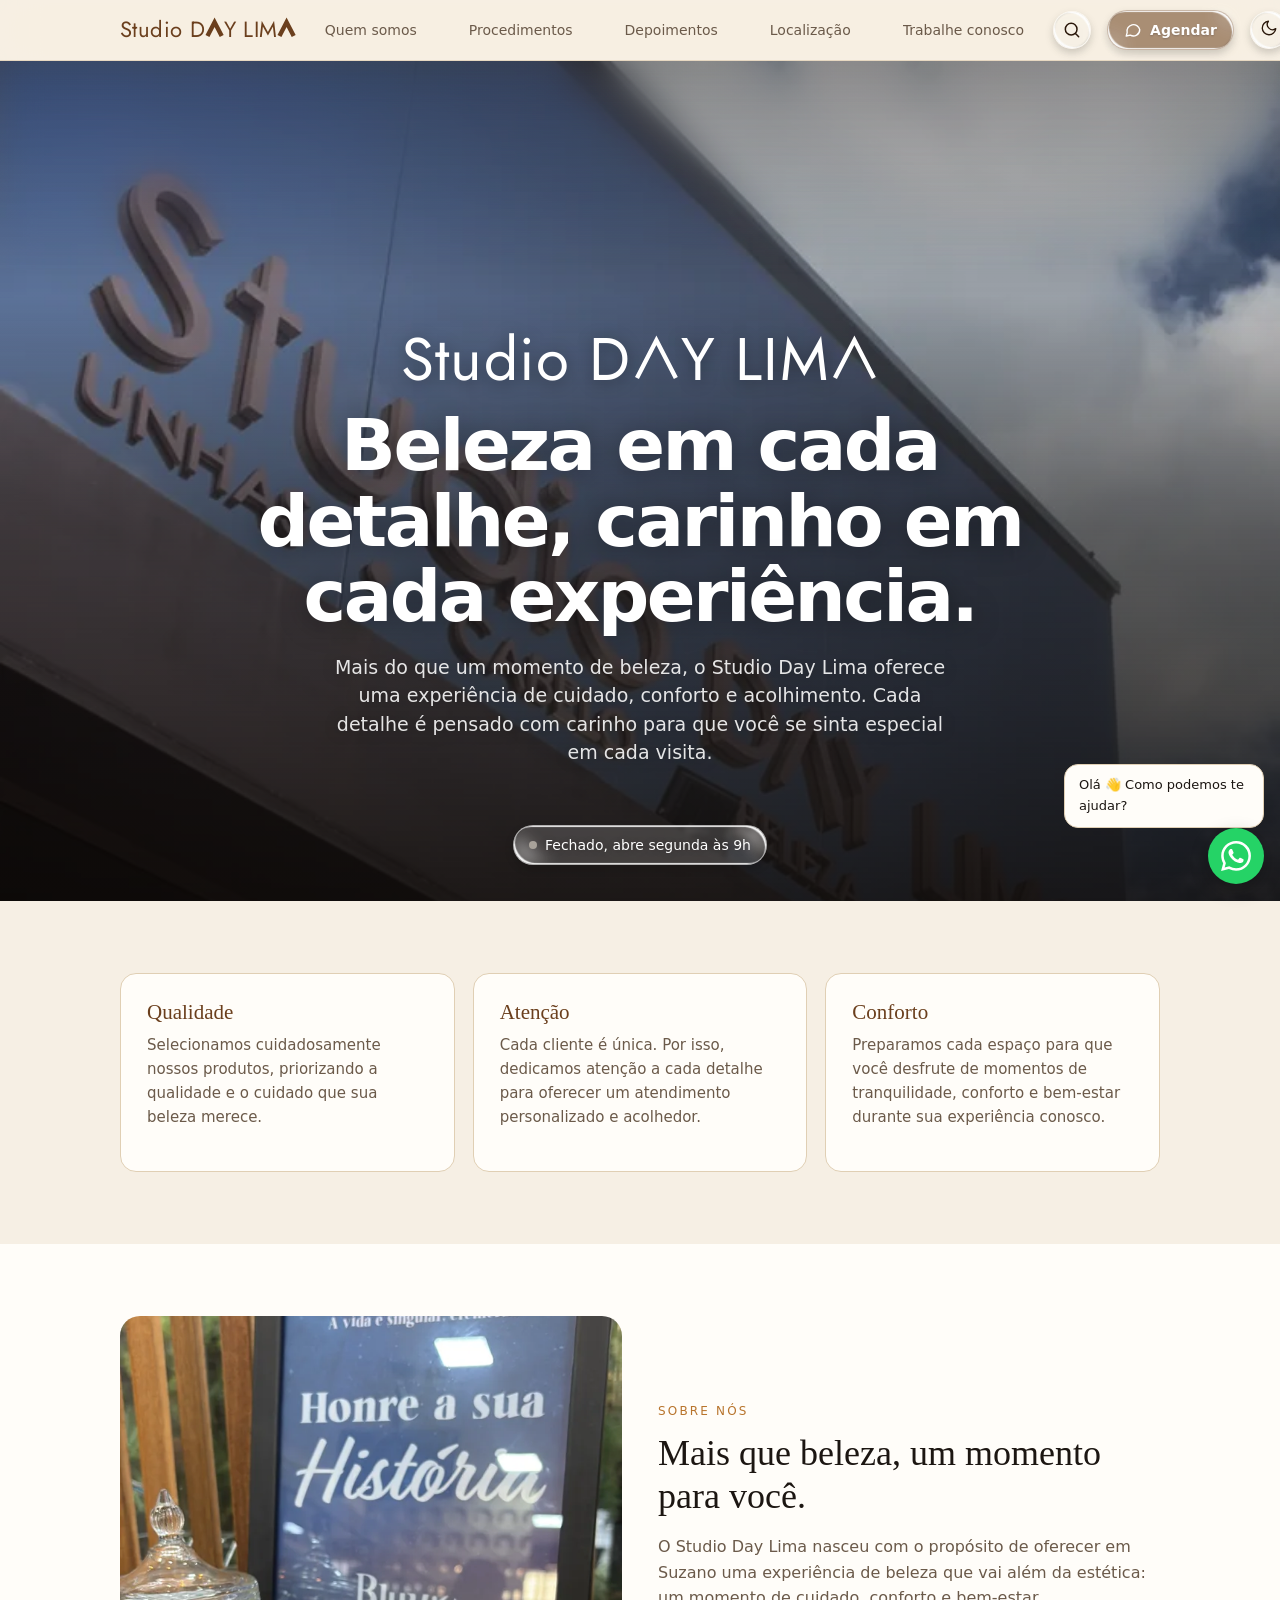
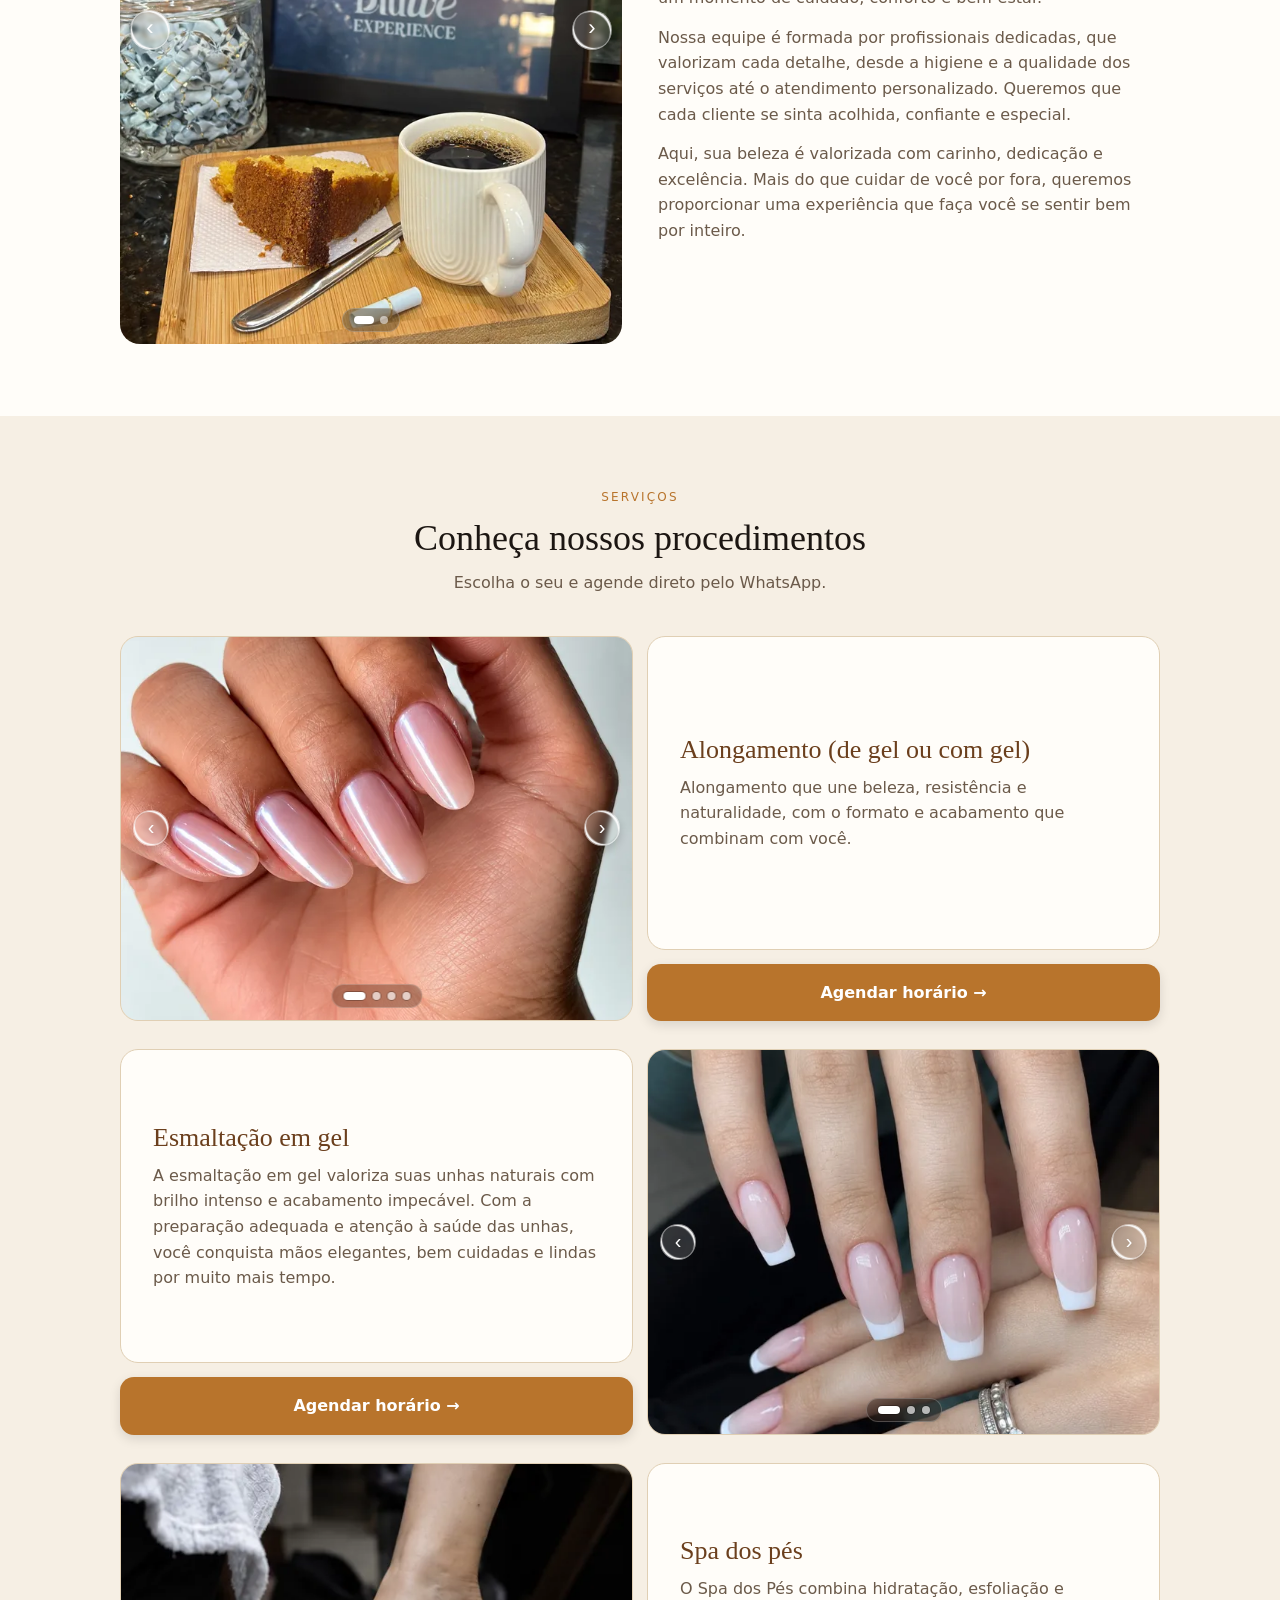
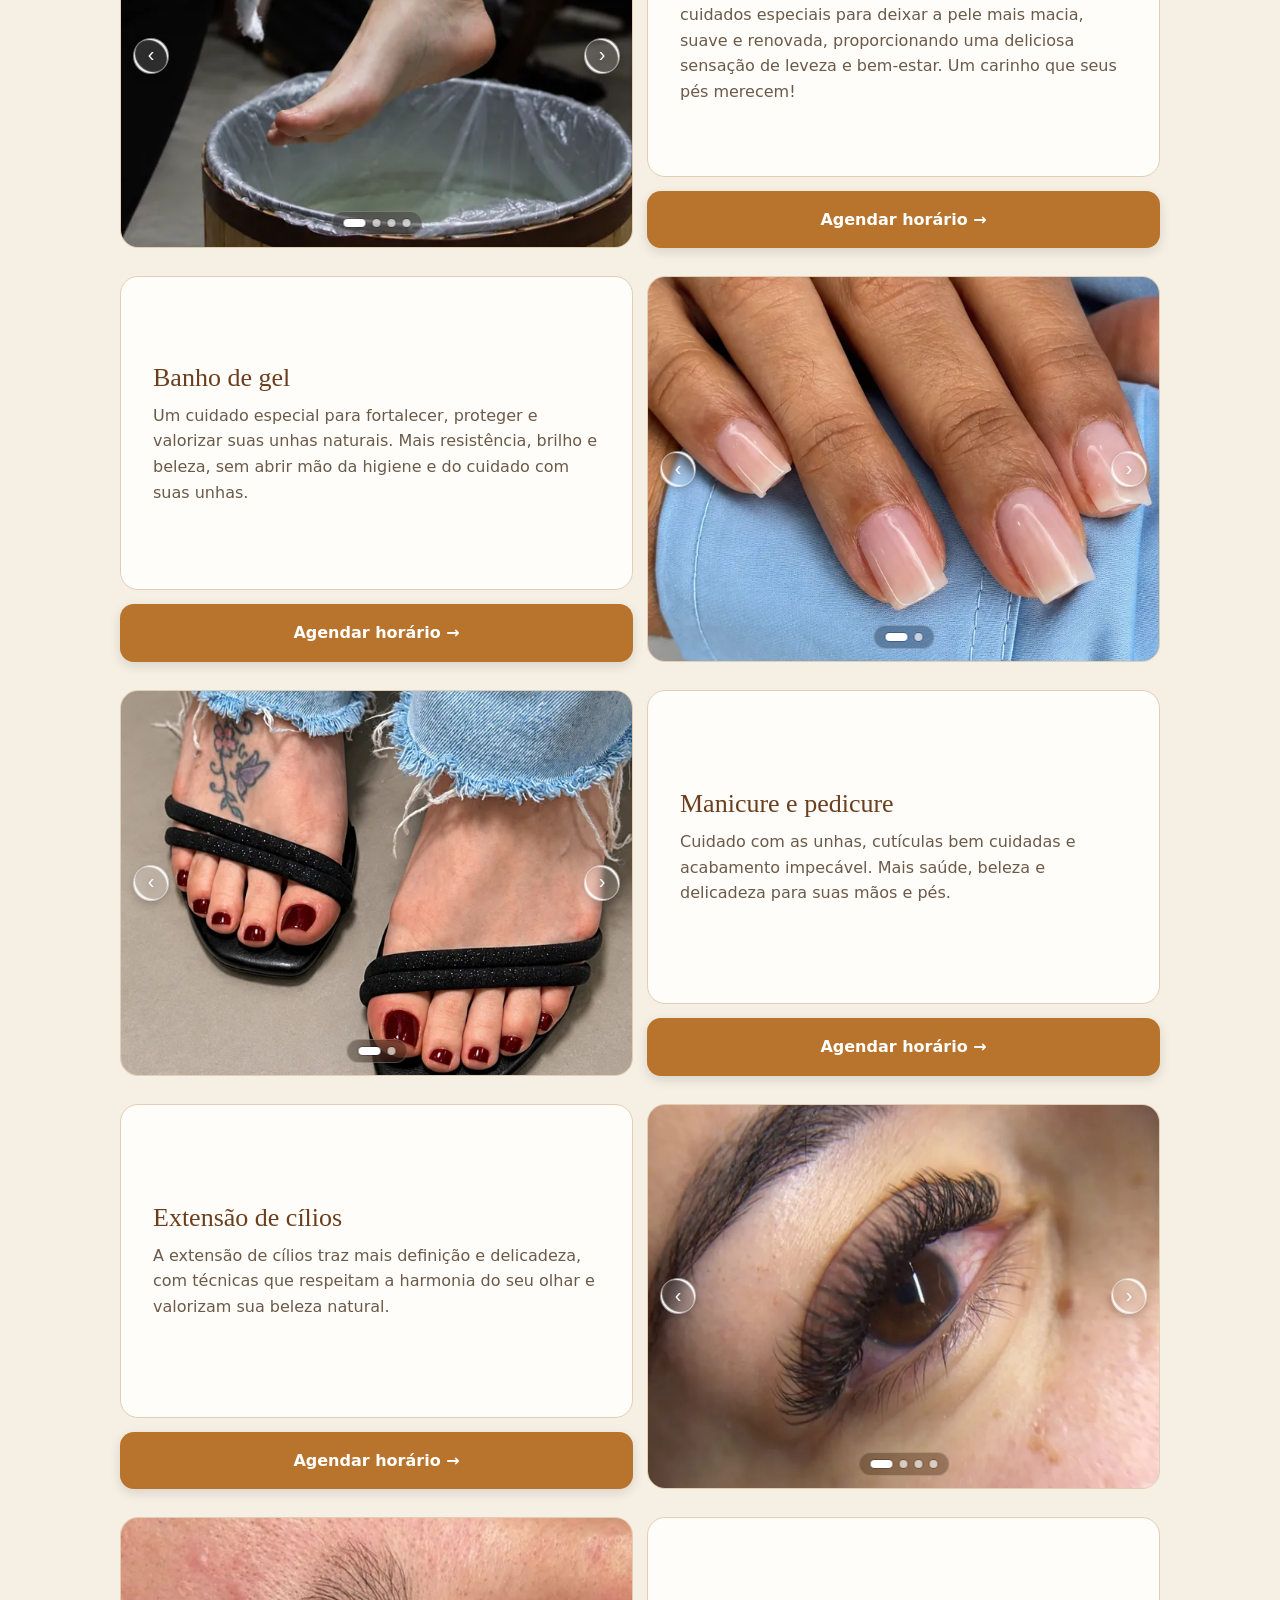
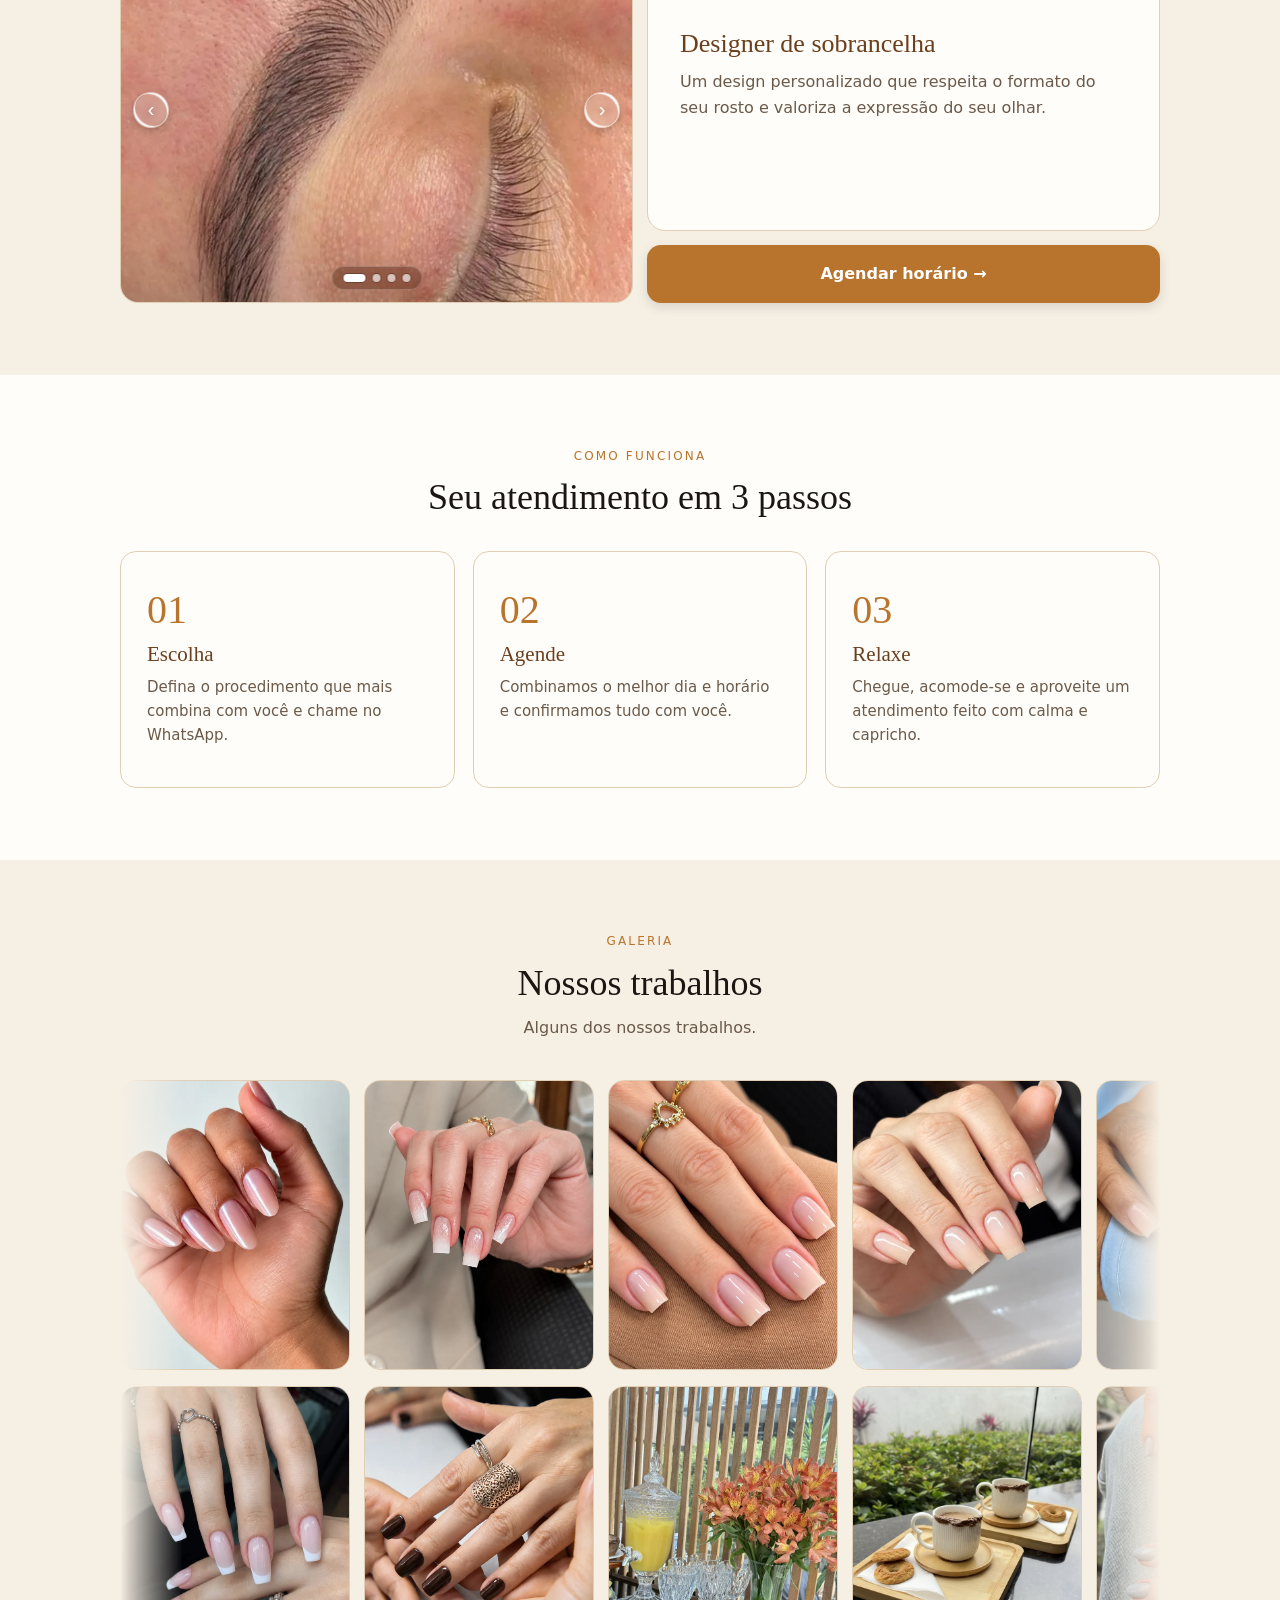
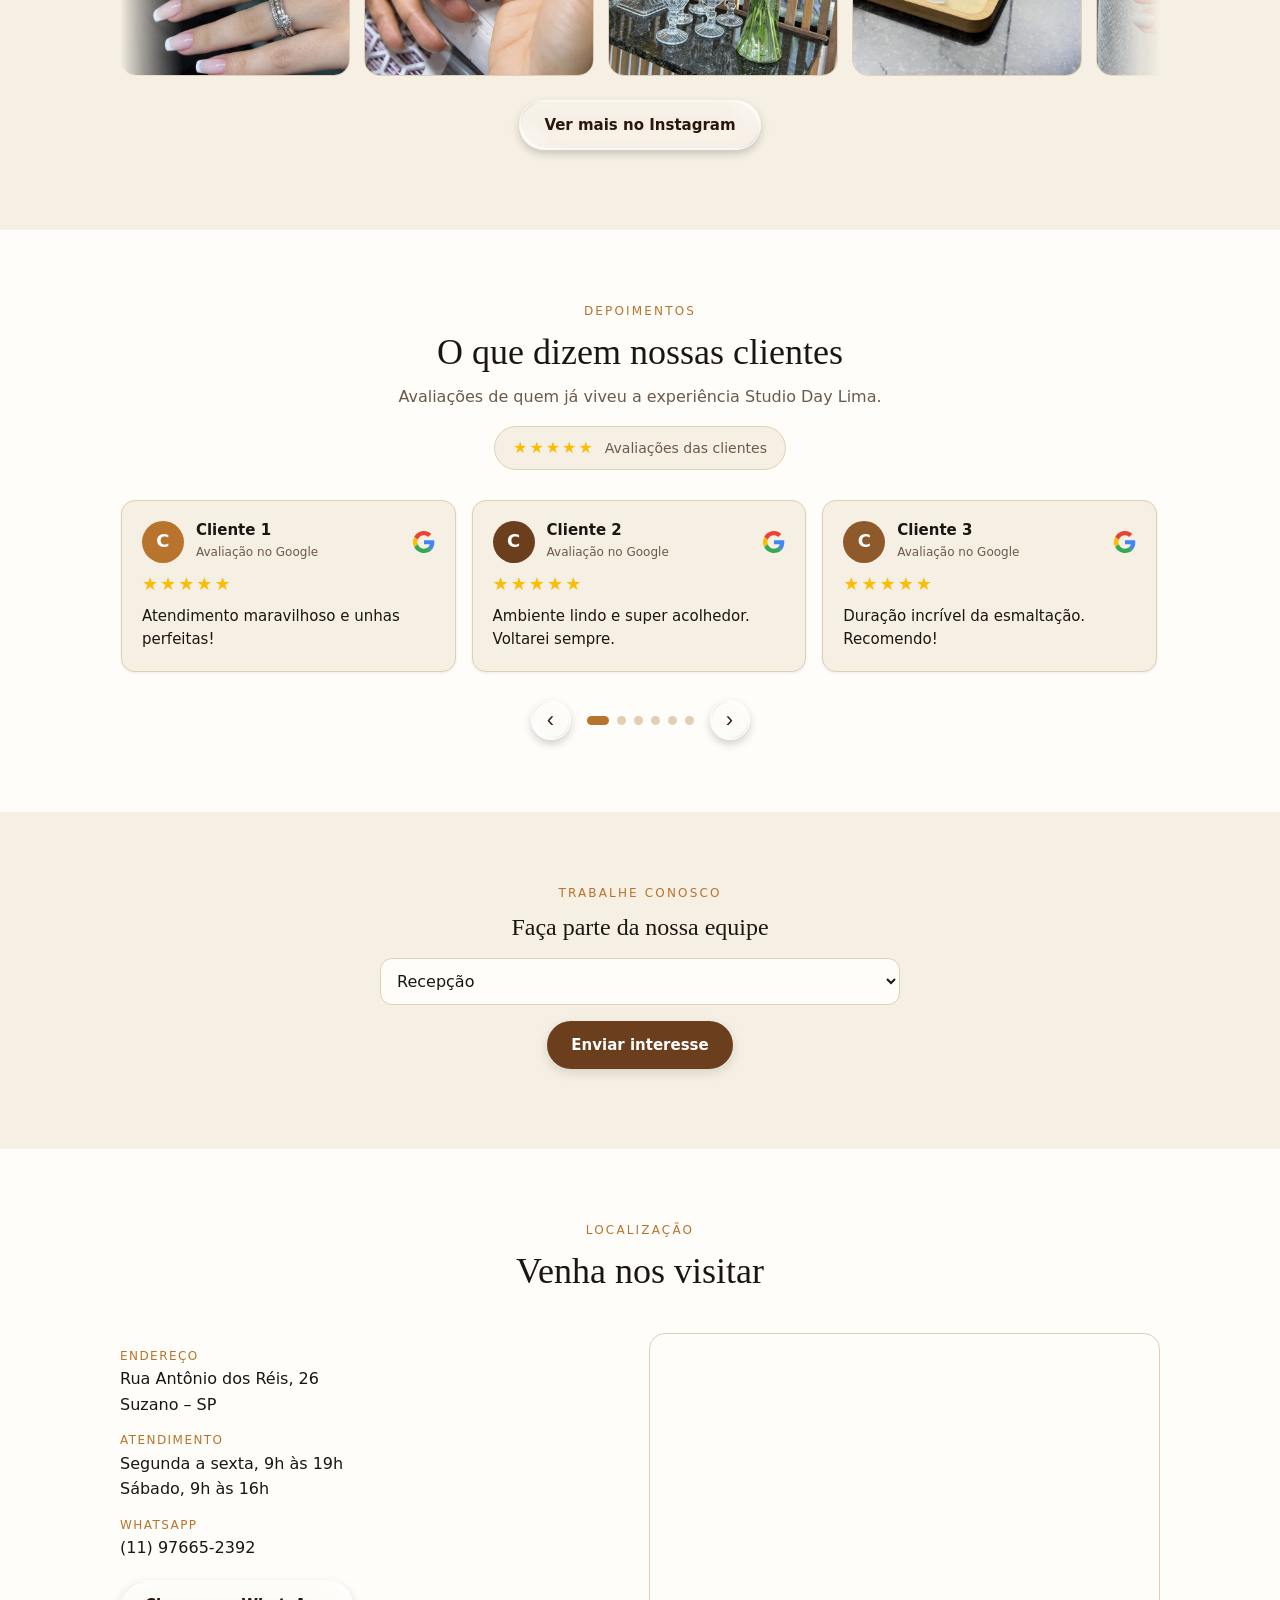
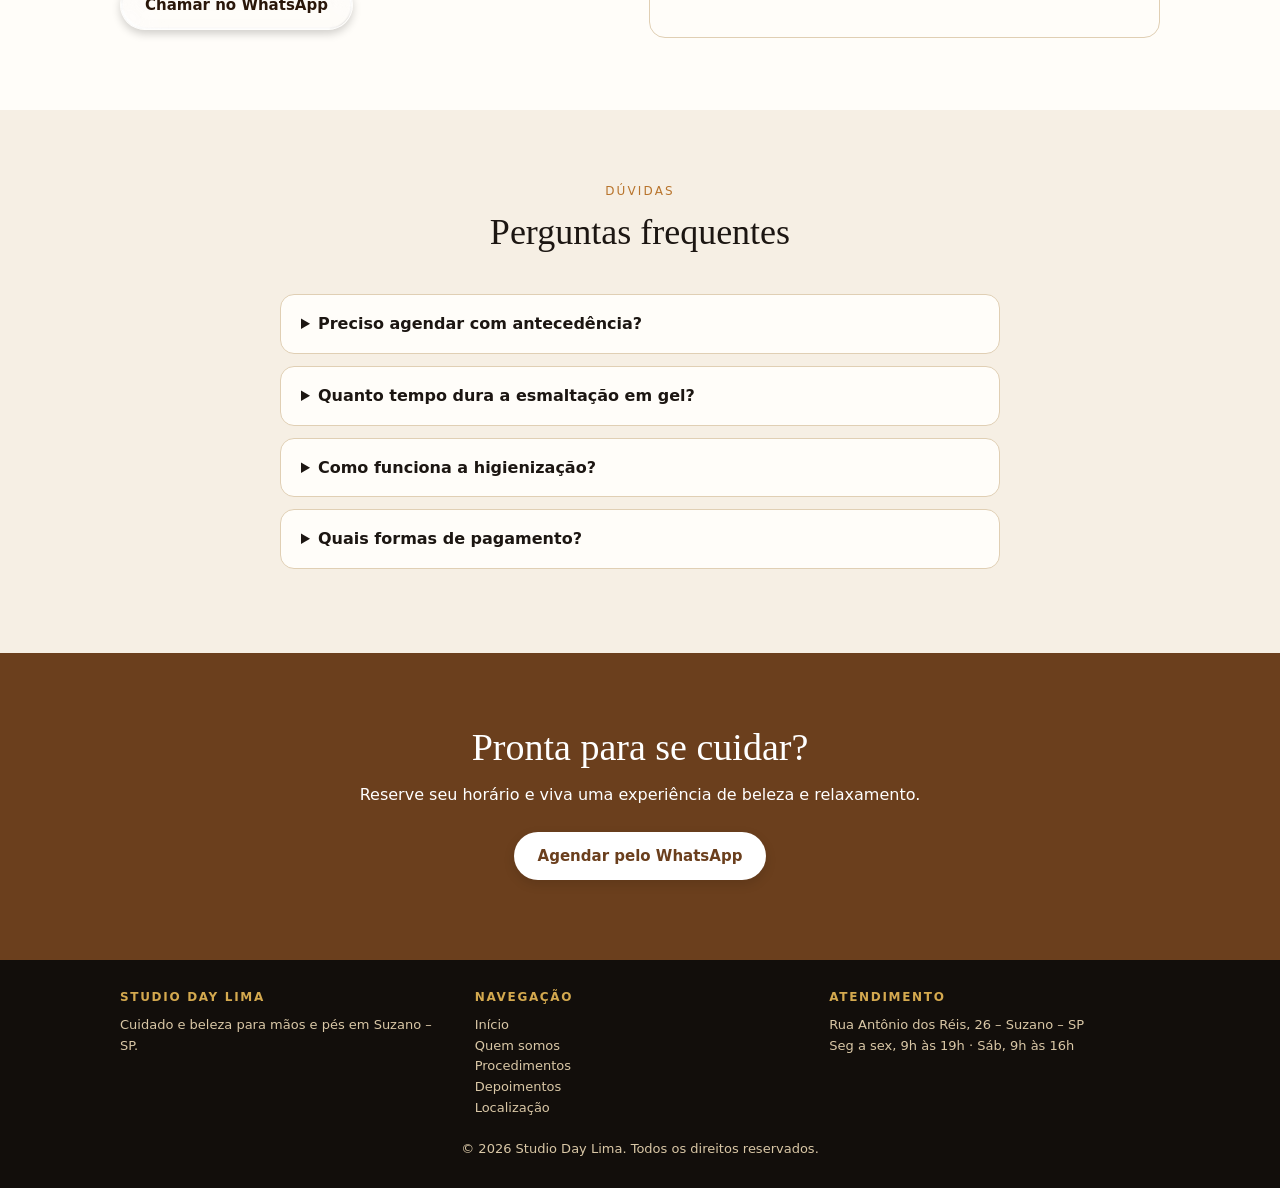
==== index.html @ d60fd0b2 "Add files via upload" ====
<!DOCTYPE html>
<html data-theme="light" lang="pt-BR">
  <head>
    <meta charset="utf-8"/>
    <meta content="width=device-width, initial-scale=1, viewport-fit=cover" name="viewport"/>
    <script>
      document.documentElement.classList.add("js")
    </script>
    <link href="https://fonts.googleapis.com" rel="preconnect"/>
    <link crossorigin href="https://fonts.gstatic.com" rel="preconnect"/>
    <link href="https://fonts.googleapis.com/css2?family=Jost:wght@400;500&display=swap" rel="stylesheet"/>
    <title>
      Studio Day Lima – Esmalteria em Suzano
    </title>
    <link href="style.css" rel="stylesheet"/>
  </head>
  <body>
    <header>
      <div class="wrap">
        <a class="logo" href="#inicio"><span class="wm" aria-label="Studio Day Lima"><span class="wm-s">Studio</span> <span class="wm-c">D<svg class="wm-a" viewBox="0 0 40 40" aria-hidden="true"><path d="M2 38 L20 3 L38 38"/></svg>Y LIM<svg class="wm-a" viewBox="0 0 40 40" aria-hidden="true"><path d="M2 38 L20 3 L38 38"/></svg></span></span></a>
        <nav>
          <a href="#sobre" aria-label="Quem somos" title="Quem somos"><svg class="nico" width="18" height="18" viewBox="0 0 24 24" fill="none" stroke="currentColor" stroke-width="1.8" stroke-linecap="round" stroke-linejoin="round" aria-hidden="true"><circle cx="12" cy="8" r="4"/><path d="M4 21c1.5-4 4.5-6 8-6s6.5 2 8 6"/></svg><span class="nlbl">Quem somos</span></a>
          <a href="#servicos" aria-label="Procedimentos" title="Procedimentos"><svg class="nico" width="18" height="18" viewBox="0 0 24 24" fill="none" stroke="currentColor" stroke-width="1.8" stroke-linecap="round" stroke-linejoin="round" aria-hidden="true"><path d="M12 3l1.8 4.7L18.5 9.5l-4.7 1.8L12 16l-1.8-4.7L5.5 9.5l4.7-1.8z"/></svg><span class="nlbl">Procedimentos</span></a>
          <a href="#depoimentos" aria-label="Depoimentos" title="Depoimentos"><svg class="nico" width="18" height="18" viewBox="0 0 24 24" fill="none" stroke="currentColor" stroke-width="1.8" stroke-linecap="round" stroke-linejoin="round" aria-hidden="true"><path d="M12 3.5l2.6 5.3 5.9.9-4.3 4.1 1 5.8L12 16.8l-5.2 2.8 1-5.8-4.3-4.1 5.9-.9z"/></svg><span class="nlbl">Depoimentos</span></a>
          <a href="#localizacao" aria-label="Localização" title="Localização"><svg class="nico" width="18" height="18" viewBox="0 0 24 24" fill="none" stroke="currentColor" stroke-width="1.8" stroke-linecap="round" stroke-linejoin="round" aria-hidden="true"><path d="M12 21s7-6.2 7-11a7 7 0 1 0-14 0c0 4.8 7 11 7 11z"/><circle cx="12" cy="10" r="2.5"/></svg><span class="nlbl">Localização</span></a>
          <a href="#trabalhe" aria-label="Trabalhe conosco" title="Trabalhe conosco"><svg class="nico" width="18" height="18" viewBox="0 0 24 24" fill="none" stroke="currentColor" stroke-width="1.8" stroke-linecap="round" stroke-linejoin="round" aria-hidden="true"><rect x="3" y="7" width="18" height="13" rx="2"/><path d="M9 7V5a2 2 0 0 1 2-2h2a2 2 0 0 1 2 2v2"/></svg><span class="nlbl">Trabalhe conosco</span></a>
        <button aria-haspopup="dialog" class="hdr-search" data-search type="button"><svg width="20" height="20" viewBox="0 0 24 24" fill="none" stroke="currentColor" stroke-width="1.8" stroke-linecap="round" stroke-linejoin="round" aria-hidden="true"><circle cx="11" cy="11" r="7"/><path d="m20 20-3.5-3.5"/></svg><span class="hs-t">Buscar procedimentos e horários</span><kbd aria-hidden="true" class="kbd-hint">Ctrl K</kbd></button>
        </nav>
        <button aria-haspopup="dialog" aria-label="Buscar no site" class="sbtn" data-search type="button">
          <svg width="20" height="20" viewBox="0 0 24 24" fill="none" stroke="currentColor" stroke-width="1.8" stroke-linecap="round" stroke-linejoin="round" aria-hidden="true"><circle cx="11" cy="11" r="7"/><path d="m20 20-3.5-3.5"/></svg>
        </button>
        <a class="btn hdr-cta" href="https://wa.me/5511976652392?text=Ol%C3%A1%21+Vim+do+site+e+quero+agendar+um+hor%C3%A1rio" rel="noopener" target="_blank" aria-label="Agendar pelo WhatsApp"><svg class="ico" width="18" height="18" viewBox="0 0 24 24" fill="none" stroke="currentColor" stroke-width="1.8" stroke-linecap="round" stroke-linejoin="round" aria-hidden="true"><path d="M21 11.5a8.5 8.5 0 0 1-12.6 7.4L3 20l1.2-4.6A8.5 8.5 0 1 1 21 11.5z"/></svg><span class="lbl">Agendar</span></a>
        <button aria-haspopup="dialog" class="hdr-search hdr-search-m" data-search type="button"><svg width="20" height="20" viewBox="0 0 24 24" fill="none" stroke="currentColor" stroke-width="1.8" stroke-linecap="round" stroke-linejoin="round" aria-hidden="true"><circle cx="11" cy="11" r="7"/><path d="m20 20-3.5-3.5"/></svg><span class="hs-t">Buscar procedimentos e horários</span><kbd aria-hidden="true" class="kbd-hint">Ctrl K</kbd></button>
        <button aria-label="Alternar tema claro e escuro" class="tg" id="tg">
          🌙
        </button>
        <button aria-expanded="false" aria-label="Abrir menu" class="hb" id="hb">
          <span>
          </span>
          <span>
          </span>
          <span>
          </span>
        </button>
      </div>
    </header>
    <section class="hero" id="inicio">
      <div aria-hidden="true" class="hero-bg">
        <img alt="" decoding="async" fetchpriority="high" src="img/hero-fachada.webp"/>
      </div>
      <div class="wrap hero-in">
        <div class="hero-copy">
          <div class="hero-logo"><span class="wm" data-logo="hero" aria-label="Studio Day Lima"><span class="wm-s">Studio</span> <span class="wm-c">D<svg class="wm-a" viewBox="0 0 40 40" aria-hidden="true"><path d="M2 38 L20 3 L38 38"/></svg>Y LIM<svg class="wm-a" viewBox="0 0 40 40" aria-hidden="true"><path d="M2 38 L20 3 L38 38"/></svg></span></span></div>
          <h1 data-cms="hero.title">
            Beleza em cada detalhe, carinho em cada experiência.
          </h1>
          <p class="hero-sub" data-cms="hero.text">
            Mais do que um momento de beleza, o Studio Day Lima oferece uma experiência de cuidado, conforto e acolhimento. Cada detalhe é pensado com carinho para que você se sinta especial em cada visita.
          </p>
        </div>
        <div class="hero-dock">
          <div class="chips">
            <span class="chip" id="openNow">
              <i aria-hidden="true" class="dot"></i>
              <span data-cms="hours.chip">Seg a sex, 9h às 19h</span>
            </span>
          </div>
        </div>
      </div>
    </section>
    <section>
      <div class="wrap">
        <div class="grid">
          <div class="card">
            <h3 data-cms="values.0.title">
              Qualidade
            </h3>
            <p data-cms="values.0.text">
              Selecionamos cuidadosamente nossos produtos, priorizando a qualidade e o cuidado que sua beleza merece.
            </p>
          </div>
          <div class="card">
            <h3 data-cms="values.1.title">
              Atenção
            </h3>
            <p data-cms="values.1.text">
              Cada cliente é única. Por isso, dedicamos atenção a cada detalhe para oferecer um atendimento personalizado e acolhedor.
            </p>
          </div>
          <div class="card">
            <h3 data-cms="values.2.title">
              Conforto
            </h3>
            <p data-cms="values.2.text">
              Preparamos cada espaço para que você desfrute de momentos de tranquilidade, conforto e bem-estar durante sua experiência conosco.
            </p>
          </div>
        </div>
      </div>
    </section>
    <section class="about" id="sobre">
      <div class="wrap">
        <div class="car">
          <div class="trk" id="trk">
            <div>
              <img alt="Café do Studio Day Lima" loading="lazy" src="img/sobre-01.webp"/>
            </div>
            <div>
              <img alt="Fachada do Studio Day Lima" loading="lazy" src="img/sobre-02.webp"/>
            </div>
          </div>
          <button aria-label="Foto anterior" class="ar l" id="pv">
            ‹
          </button>
          <button aria-label="Próxima foto" class="ar r" id="nx">
            ›
          </button>
          <div class="dots" id="dots">
          </div>
        </div>
        <div>
          <div class="eyebrow">
            Sobre nós
          </div>
          <h2 data-cms="about.title">
            Mais que beleza, um momento para você.
          </h2>
          <p data-cms="about.paragraphs.0">
            O Studio Day Lima nasceu com o propósito de oferecer em Suzano uma experiência de beleza que vai além da estética: um momento de cuidado, conforto e bem-estar.
          </p>
          <p data-cms="about.paragraphs.1">
            Nossa equipe é formada por profissionais dedicadas, que valorizam cada detalhe, desde a higiene e a qualidade dos serviços até o atendimento personalizado. Queremos que cada cliente se sinta acolhida, confiante e especial.
          </p>
          <p data-cms="about.paragraphs.2">
            Aqui, sua beleza é valorizada com carinho, dedicação e excelência. Mais do que cuidar de você por fora, queremos proporcionar uma experiência que faça você se sentir bem por inteiro.
          </p>
        </div>
      </div>
    </section>
    <section id="servicos">
      <div class="wrap">
        <div class="sec-h">
          <div class="eyebrow">
            Serviços
          </div>
          <h2>
            Conheça nossos procedimentos
          </h2>
          <p>
            Escolha o seu e agende direto pelo WhatsApp.
          </p>
        </div>
        <div class="svs">
          <article class="sv">
            <div aria-label="Fotos de Unhas de gel" class="sv-ph">
              <div class="sv-s on">
                <img alt="Unhas de gel 1" loading="lazy" src="img/unhas-gel-01.webp"/>
              </div>
              <div class="sv-s">
                <img alt="Unhas de gel 2" loading="lazy" src="img/unhas-gel-02.webp"/>
              </div>
              <div class="sv-s">
                <img alt="Unhas de gel 3" loading="lazy" src="img/unhas-gel-03.webp"/>
              </div>
              <div class="sv-s">
                <img alt="Unhas de gel 4" loading="lazy" src="img/unhas-gel-04.webp"/>
              </div>
              <button aria-label="Foto anterior" class="ar l" type="button">‹</button><button aria-label="Próxima foto" class="ar r" type="button">›</button><div class="sv-dots">
              </div>
            </div>
            <div class="sv-d">
              <h3>
                Alongamento (de gel ou com gel)
              </h3>
              <p>
                Alongamento que une beleza, resistência e naturalidade, com o formato e acabamento que combinam com você.
              </p>
            </div>
            <a class="sv-b" href="https://wa.me/5511976652392?text=Ol%C3%A1%2C+tudo+bem%3F+Vim+do+site%2C+gostaria+de+agendar+um+hor%C3%A1rio+para+Alongamento+(de+gel+ou+com+gel)." rel="noopener" target="_blank">
              Agendar horário →
            </a>
          </article>
          <article class="sv rev">
            <div aria-label="Fotos de Esmaltação em gel" class="sv-ph">
              <div class="sv-s on">
                <img alt="Esmaltação em gel 1" loading="lazy" src="img/esmaltacao-01.webp"/>
              </div>
              <div class="sv-s">
                <img alt="Esmaltação em gel 2" loading="lazy" src="img/esmaltacao-02.webp"/>
              </div>
              <div class="sv-s"><img alt="Esmaltação em gel 3" loading="lazy" src="img/esmaltacao-03.webp"/></div>
<button aria-label="Foto anterior" class="ar l" type="button">‹</button><button aria-label="Próxima foto" class="ar r" type="button">›</button><div class="sv-dots">
              </div>
            </div>
            <div class="sv-d">
              <h3>
                Esmaltação em gel
              </h3>
              <p>
                A esmaltação em gel valoriza suas unhas naturais com brilho intenso e acabamento impecável. Com a preparação adequada e atenção à saúde das unhas, você conquista mãos elegantes, bem cuidadas e lindas por muito mais tempo.
              </p>
            </div>
            <a class="sv-b" href="https://wa.me/5511976652392?text=Ol%C3%A1%2C+tudo+bem%3F+Vim+do+site%2C+gostaria+de+agendar+um+hor%C3%A1rio+para+Esmalta%C3%A7%C3%A3o+em+Gel." rel="noopener" target="_blank">
              Agendar horário →
            </a>
          </article>
          <article class="sv">
            <div aria-label="Fotos de Spa dos pés" class="sv-ph">
<div class="sv-s on">
<img alt="Spa dos pés 1" loading="lazy" src="img/spa-01.webp"/>
</div>
<div class="sv-s">
<img alt="Spa dos pés 2" loading="lazy" src="img/spa-02.webp"/>
</div>
<div class="sv-s">
<img alt="Spa dos pés 3" loading="lazy" src="img/spa-03.webp"/>
</div>
<div class="sv-s">
<img alt="Spa dos pés 4" loading="lazy" src="img/spa-04.webp"/>
</div>
<button aria-label="Foto anterior" class="ar l" type="button">‹</button><button aria-label="Próxima foto" class="ar r" type="button">›</button>
<div class="sv-dots">
</div>
</div>
<div class="sv-d">
              <h3>
                Spa dos pés
              </h3>
              <p>
                O Spa dos Pés combina hidratação, esfoliação e cuidados especiais para deixar a pele mais macia, suave e renovada, proporcionando uma deliciosa sensação de leveza e bem-estar. Um carinho que seus pés merecem!
              </p>
            </div>
            <a class="sv-b" href="https://wa.me/5511976652392?text=Ol%C3%A1%2C+tudo+bem%3F+Vim+do+site%2C+gostaria+de+agendar+um+hor%C3%A1rio+para+Spa+dos+P%C3%A9s." rel="noopener" target="_blank">
              Agendar horário →
            </a>
          </article>
          <article class="sv rev">
            <div aria-label="Fotos de Banho de gel" class="sv-ph">
              <div class="sv-s on">
                <img alt="Banho de gel 1" loading="lazy" src="img/banho-01.webp"/>
              </div>
              <div class="sv-s">
                <img alt="Banho de gel 2" loading="lazy" src="img/banho-02.webp"/>
              </div>
              <button aria-label="Foto anterior" class="ar l" type="button">‹</button><button aria-label="Próxima foto" class="ar r" type="button">›</button><div class="sv-dots">
              </div>
            </div>
            <div class="sv-d">
              <h3>
                Banho de gel
              </h3>
              <p>
                Um cuidado especial para fortalecer, proteger e valorizar suas unhas naturais. Mais resistência, brilho e beleza, sem abrir mão da higiene e do cuidado com suas unhas.
              </p>
            </div>
            <a class="sv-b" href="https://wa.me/5511976652392?text=Ol%C3%A1%2C+tudo+bem%3F+Vim+do+site%2C+gostaria+de+agendar+um+hor%C3%A1rio+para+Banho+de+Gel." rel="noopener" target="_blank">
              Agendar horário →
            </a>
          </article>
          <article class="sv">
            <div aria-label="Fotos de Manicure e pedicure" class="sv-ph">
              <div class="sv-s on">
                <img alt="Manicure e pedicure 1" loading="lazy" src="img/manicure-01.webp"/>
              </div>
              <div class="sv-s">
                <img alt="Manicure e pedicure 2" loading="lazy" src="img/manicure-02.webp"/>
              </div>
              <button aria-label="Foto anterior" class="ar l" type="button">‹</button><button aria-label="Próxima foto" class="ar r" type="button">›</button><div class="sv-dots">
              </div>
            </div>
            <div class="sv-d">
              <h3>
                Manicure e pedicure
              </h3>
              <p>
                Cuidado com as unhas, cutículas bem cuidadas e acabamento impecável. Mais saúde, beleza e delicadeza para suas mãos e pés.
              </p>
            </div>
            <a class="sv-b" href="https://wa.me/5511976652392?text=Ol%C3%A1%2C+tudo+bem%3F+Vim+do+site%2C+gostaria+de+agendar+um+hor%C3%A1rio+para+Manicure+e+Pedicure." rel="noopener" target="_blank">
              Agendar horário →
            </a>
          </article>
          <article class="sv rev">
            <div aria-label="Fotos de Extensão de cílios" class="sv-ph">
              <div class="sv-s on">
                <img alt="Extensão de cílios 1" loading="lazy" src="img/cilios-01.webp"/>
              </div>
              <div class="sv-s">
                <img alt="Extensão de cílios 2" loading="lazy" src="img/cilios-02.webp"/>
              </div>
              <div class="sv-s">
                <img alt="Extensão de cílios 3" loading="lazy" src="img/cilios-03.webp"/>
              </div>
              <div class="sv-s">
                <img alt="Extensão de cílios 4" loading="lazy" src="img/cilios-04.webp"/>
              </div>
              <button aria-label="Foto anterior" class="ar l" type="button">‹</button><button aria-label="Próxima foto" class="ar r" type="button">›</button><div class="sv-dots">
              </div>
            </div>
            <div class="sv-d">
              <h3>
                Extensão de cílios
              </h3>
              <p>
                A extensão de cílios traz mais definição e delicadeza, com técnicas que respeitam a harmonia do seu olhar e valorizam sua beleza natural.
              </p>
            </div>
            <a class="sv-b" href="https://wa.me/5511976652392?text=Ol%C3%A1%2C+tudo+bem%3F+Vim+do+site%2C+gostaria+de+agendar+um+hor%C3%A1rio+para+Extens%C3%A3o+de+C%C3%ADlios." rel="noopener" target="_blank">
              Agendar horário →
            </a>
          </article>
          <article class="sv">
            <div aria-label="Fotos de Designer de sobrancelha" class="sv-ph">
              <div class="sv-s on">
                <img alt="Designer de sobrancelha 1" loading="lazy" src="img/sobrancelha-01.webp"/>
              </div>
              <div class="sv-s">
                <img alt="Designer de sobrancelha 2" loading="lazy" src="img/sobrancelha-02.webp"/>
              </div>
              <div class="sv-s">
                <img alt="Designer de sobrancelha 3" loading="lazy" src="img/sobrancelha-03.webp"/>
              </div>
              <div class="sv-s">
                <img alt="Designer de sobrancelha 4" loading="lazy" src="img/sobrancelha-04.webp"/>
              </div>
              <button aria-label="Foto anterior" class="ar l" type="button">‹</button><button aria-label="Próxima foto" class="ar r" type="button">›</button><div class="sv-dots">
              </div>
            </div>
            <div class="sv-d">
              <h3>
                Designer de sobrancelha
              </h3>
              <p>
                Um design personalizado que respeita o formato do seu rosto e valoriza a expressão do seu olhar.
              </p>
            </div>
            <a class="sv-b" href="https://wa.me/5511976652392?text=Ol%C3%A1%2C+tudo+bem%3F+Vim+do+site%2C+gostaria+de+agendar+um+hor%C3%A1rio+para+Designer+de+Sobrancelha." rel="noopener" target="_blank">
              Agendar horário →
            </a>
          </article>
        </div>
      </div>
    </section>
    <section class="about">
      <div class="wrap" style="display:block;text-align:center">
        <div class="eyebrow">
          Como funciona
        </div>
        <h2 style="margin-bottom:32px">
          Seu atendimento em 3 passos
        </h2>
        <div class="grid steps" style="text-align:left">
          <div class="card">
            <div class="n">
              01
            </div>
            <h3>
              Escolha
            </h3>
            <p>
              Defina o procedimento que mais combina com você e chame no WhatsApp.
            </p>
          </div>
          <div class="card">
            <div class="n">
              02
            </div>
            <h3>
              Agende
            </h3>
            <p>
              Combinamos o melhor dia e horário e confirmamos tudo com você.
            </p>
          </div>
          <div class="card">
            <div class="n">
              03
            </div>
            <h3>
              Relaxe
            </h3>
            <p>
              Chegue, acomode-se e aproveite um atendimento feito com calma e capricho.
            </p>
          </div>
        </div>
      </div>
    </section>
    <section id="galeria">
      <div class="wrap">
        <div class="sec-h">
          <div class="eyebrow">
            Galeria
          </div>
          <h2>
            Nossos trabalhos
          </h2>
          <p>
            Alguns dos nossos trabalhos.
          </p>
        </div>
        <div class="gal-rows"><div class="gal-row to-left" tabindex="0"><div class="gal-track"><div class="gal-set"><img alt="Trabalho do salão 1" data-full="img/galeria-01.webp" loading="lazy" src="img/galeria-01.webp"/><img alt="Trabalho do salão 2" data-full="img/galeria-02.webp" loading="lazy" src="img/galeria-02.webp"/><img alt="Trabalho do salão 3" data-full="img/galeria-03.webp" loading="lazy" src="img/galeria-03.webp"/><img alt="Trabalho do salão 4" data-full="img/galeria-04.webp" loading="lazy" src="img/galeria-04.webp"/><img alt="Trabalho do salão 5" data-full="img/galeria-05.webp" loading="lazy" src="img/galeria-05.webp"/><img alt="Trabalho do salão 6" data-full="img/galeria-06.webp" loading="lazy" src="img/galeria-06.webp"/></div><div class="gal-set"><img alt="Trabalho do salão 1" data-full="img/galeria-01.webp" loading="lazy" src="img/galeria-01.webp"/><img alt="Trabalho do salão 2" data-full="img/galeria-02.webp" loading="lazy" src="img/galeria-02.webp"/><img alt="Trabalho do salão 3" data-full="img/galeria-03.webp" loading="lazy" src="img/galeria-03.webp"/><img alt="Trabalho do salão 4" data-full="img/galeria-04.webp" loading="lazy" src="img/galeria-04.webp"/><img alt="Trabalho do salão 5" data-full="img/galeria-05.webp" loading="lazy" src="img/galeria-05.webp"/><img alt="Trabalho do salão 6" data-full="img/galeria-06.webp" loading="lazy" src="img/galeria-06.webp"/></div><div class="gal-set"><img alt="Trabalho do salão 1" data-full="img/galeria-01.webp" loading="lazy" src="img/galeria-01.webp"/><img alt="Trabalho do salão 2" data-full="img/galeria-02.webp" loading="lazy" src="img/galeria-02.webp"/><img alt="Trabalho do salão 3" data-full="img/galeria-03.webp" loading="lazy" src="img/galeria-03.webp"/><img alt="Trabalho do salão 4" data-full="img/galeria-04.webp" loading="lazy" src="img/galeria-04.webp"/><img alt="Trabalho do salão 5" data-full="img/galeria-05.webp" loading="lazy" src="img/galeria-05.webp"/><img alt="Trabalho do salão 6" data-full="img/galeria-06.webp" loading="lazy" src="img/galeria-06.webp"/></div><div class="gal-set"><img alt="Trabalho do salão 1" data-full="img/galeria-01.webp" loading="lazy" src="img/galeria-01.webp"/><img alt="Trabalho do salão 2" data-full="img/galeria-02.webp" loading="lazy" src="img/galeria-02.webp"/><img alt="Trabalho do salão 3" data-full="img/galeria-03.webp" loading="lazy" src="img/galeria-03.webp"/><img alt="Trabalho do salão 4" data-full="img/galeria-04.webp" loading="lazy" src="img/galeria-04.webp"/><img alt="Trabalho do salão 5" data-full="img/galeria-05.webp" loading="lazy" src="img/galeria-05.webp"/><img alt="Trabalho do salão 6" data-full="img/galeria-06.webp" loading="lazy" src="img/galeria-06.webp"/></div></div></div><div class="gal-row to-right" tabindex="0"><div class="gal-track"><div class="gal-set"><img alt="Trabalho do salão 7" data-full="img/galeria-07.webp" loading="lazy" src="img/galeria-07.webp"/><img alt="Trabalho do salão 8" data-full="img/galeria-08.webp" loading="lazy" src="img/galeria-08.webp"/><img alt="Trabalho do salão 9" data-full="img/galeria-09.webp" loading="lazy" src="img/galeria-09.webp"/><img alt="Trabalho do salão 10" data-full="img/galeria-10.webp" loading="lazy" src="img/galeria-10.webp"/><img alt="Esmaltação em gel" data-full="img/esmaltacao-03.webp" loading="lazy" src="img/esmaltacao-03.webp"/></div><div class="gal-set"><img alt="Trabalho do salão 7" data-full="img/galeria-07.webp" loading="lazy" src="img/galeria-07.webp"/><img alt="Trabalho do salão 8" data-full="img/galeria-08.webp" loading="lazy" src="img/galeria-08.webp"/><img alt="Trabalho do salão 9" data-full="img/galeria-09.webp" loading="lazy" src="img/galeria-09.webp"/><img alt="Trabalho do salão 10" data-full="img/galeria-10.webp" loading="lazy" src="img/galeria-10.webp"/><img alt="Esmaltação em gel" data-full="img/esmaltacao-03.webp" loading="lazy" src="img/esmaltacao-03.webp"/></div><div class="gal-set"><img alt="Trabalho do salão 7" data-full="img/galeria-07.webp" loading="lazy" src="img/galeria-07.webp"/><img alt="Trabalho do salão 8" data-full="img/galeria-08.webp" loading="lazy" src="img/galeria-08.webp"/><img alt="Trabalho do salão 9" data-full="img/galeria-09.webp" loading="lazy" src="img/galeria-09.webp"/><img alt="Trabalho do salão 10" data-full="img/galeria-10.webp" loading="lazy" src="img/galeria-10.webp"/><img alt="Esmaltação em gel" data-full="img/esmaltacao-03.webp" loading="lazy" src="img/esmaltacao-03.webp"/></div><div class="gal-set"><img alt="Trabalho do salão 7" data-full="img/galeria-07.webp" loading="lazy" src="img/galeria-07.webp"/><img alt="Trabalho do salão 8" data-full="img/galeria-08.webp" loading="lazy" src="img/galeria-08.webp"/><img alt="Trabalho do salão 9" data-full="img/galeria-09.webp" loading="lazy" src="img/galeria-09.webp"/><img alt="Trabalho do salão 10" data-full="img/galeria-10.webp" loading="lazy" src="img/galeria-10.webp"/><img alt="Esmaltação em gel" data-full="img/esmaltacao-03.webp" loading="lazy" src="img/esmaltacao-03.webp"/></div></div></div></div>
<p style="text-align:center;margin-top:24px">
          <a class="btn o" href="https://instagram.com/" rel="noopener" target="_blank">
            Ver mais no Instagram
          </a>
        </p>
      </div>
    </section>
    <section class="rv" id="depoimentos">
      <div class="wrap">
        <div class="sec-h">
          <div class="eyebrow">
            Depoimentos
          </div>
          <h2>
            O que dizem nossas clientes
          </h2>
          <p>
            Avaliações de quem já viveu a experiência Studio Day Lima.
          </p>
          <div class="rv-sum">
            <span aria-hidden="true" class="st">
              ★★★★★
            </span>
            <span>
              Avaliações das clientes
            </span>
          </div>
        </div>
        <div class="rv-wrap">
          <div aria-label="Carrossel de depoimentos" class="rv-trk" id="rvTrk" tabindex="0">
          </div>
          <div class="rv-nav">
            <button aria-label="Depoimento anterior" class="rv-b" id="rvPv">
              ‹
            </button>
            <div class="rv-dots" id="rvDots">
            </div>
            <button aria-label="Próximo depoimento" class="rv-b" id="rvNx">
              ›
            </button>
          </div>
        </div>
      </div>
    </section>
    <section id="trabalhe">
      <div class="wrap job">
        <div class="eyebrow">
          Trabalhe conosco
        </div>
        <h2>
          Faça parte da nossa equipe
        </h2>
        <select id="area">
          <option>
            Recepção
          </option>
          <option>
            Técnica
          </option>
          <option>
            Comercial
          </option>
          <option>
            Manicure e nails designer
          </option>
        </select>
        <a class="btn" href="#" onclick="this.href='https://wa.me/5511976652392?text='+encodeURIComponent('Olá! Tenho interesse em trabalhar na área: '+document.getElementById('area').value);" rel="noopener" target="_blank">
          Enviar interesse
        </a>
      </div>
    </section>
    <section class="loc" id="localizacao">
      <div class="wrap">
        <div class="sec-h">
          <div class="eyebrow">
            Localização
          </div>
          <h2>
            Venha nos visitar
          </h2>
        </div>
        <div class="grid">
          <dl>
            <dt>
              Endereço
            </dt>
            <dd data-cms="contact.address">
              Rua Antônio dos Réis, 26
              <br/>
              Suzano – SP
            </dd>
            <dt>
              Atendimento
            </dt>
            <dd data-cms="contact.hours">
              Segunda a sexta, 9h às 19h
              <br/>
              Sábado, 9h às 16h
            </dd>
            <dt>
              WhatsApp
            </dt>
            <dd data-cms="contact.phone">
              (11) 97665-2392
            </dd>
            <p style="margin-top:20px">
              <a class="btn o" href="https://wa.me/5511976652392" rel="noopener" target="_blank">
                Chamar no WhatsApp
              </a>
            </p>
          </dl>
          <div class="map">
            <iframe loading="lazy" src="https://maps.google.com/maps?q=Rua%20Ant%C3%B4nio%20dos%20R%C3%A9is%2026%2C%20Suzano%20SP&z=13&output=embed" title="Mapa">
            </iframe>
          </div>
        </div>
      </div>
    </section>
    <section id="faq">
      <div class="wrap">
        <div class="sec-h">
          <div class="eyebrow">
            Dúvidas
          </div>
          <h2>
            Perguntas frequentes
          </h2>
        </div>
        <details>
          <summary>
            Preciso agendar com antecedência?
          </summary>
          <p>
            Recomendamos agendar pelo WhatsApp para garantir o seu horário.
          </p>
        </details>
        <details>
          <summary>
            Quanto tempo dura a esmaltação em gel?
          </summary>
          <p>
            Em média de duas a três semanas, dependendo dos cuidados e da rotina de cada cliente.
          </p>
        </details>
        <details>
          <summary>
            Como funciona a higienização?
          </summary>
          <p>
            Os materiais são higienizados e esterilizados a cada atendimento.
          </p>
        </details>
        <details>
          <summary>
            Quais formas de pagamento?
          </summary>
          <p>
            Pix, cartões de débito e crédito e dinheiro.
          </p>
        </details>
      </div>
    </section>
    <section class="cta">
      <div class="wrap">
        <h2>
          Pronta para se cuidar?
        </h2>
        <p>
          Reserve seu horário e viva uma experiência de beleza e relaxamento.
        </p>
        <a class="btn" href="https://wa.me/5511976652392?text=Ol%C3%A1%21+Quero+agendar+meu+hor%C3%A1rio" rel="noopener" target="_blank">
          Agendar pelo WhatsApp
        </a>
      </div>
    </section>
    <footer>
      <div class="wrap">
        <div class="foot">
          <div>
            <h4>
              Studio Day Lima
            </h4>
            Cuidado e beleza para mãos e pés em Suzano – SP.
          </div>
          <div>
            <h4>
              Navegação
            </h4>
            <a href="#inicio">
              Início
            </a>
            <a href="#sobre">
              Quem somos
            </a>
            <a href="#servicos">
              Procedimentos
            </a>
            <a href="#depoimentos">
              Depoimentos
            </a>
            <a href="#localizacao">
              Localização
            </a>
          </div>
          <div>
            <h4>
              Atendimento
            </h4>
            <span data-cms="footer.address">Rua Antônio dos Réis, 26 – Suzano – SP</span>
            <br/>
            <span data-cms="footer.hours">Seg a sex, 9h às 19h · Sáb, 9h às 16h
          </span></div>
        </div>
        © 2026 Studio Day Lima. Todos os direitos reservados.
      </div>
    </footer>
    <div class="bub">
      Olá 👋 Como podemos te ajudar?
    </div>
    <a class="wa" aria-label="Falar no WhatsApp" href="https://wa.me/5511976652392" rel="noopener" target="_blank"><svg viewBox="0 0 24 24" aria-hidden="true"><path d="M17.472 14.382c-.297-.149-1.758-.867-2.03-.967-.273-.099-.471-.148-.67.15-.197.297-.767.966-.94 1.164-.173.199-.347.223-.644.075-.297-.15-1.255-.463-2.39-1.475-.883-.788-1.48-1.761-1.653-2.059-.173-.297-.018-.458.13-.606.134-.133.298-.347.446-.52.149-.174.198-.298.298-.497.099-.198.05-.371-.025-.52-.075-.149-.669-1.612-.916-2.207-.242-.579-.487-.5-.669-.51-.173-.008-.371-.01-.57-.01-.198 0-.52.074-.792.372-.272.297-1.04 1.016-1.04 2.479 0 1.462 1.065 2.875 1.213 3.074.149.198 2.096 3.2 5.077 4.487.709.306 1.262.489 1.694.625.712.227 1.36.195 1.871.118.571-.085 1.758-.719 2.006-1.413.248-.694.248-1.289.173-1.413-.074-.124-.272-.198-.57-.347m-5.421 7.403h-.004a9.87 9.87 0 01-5.031-1.378l-.361-.214-3.741.982.998-3.648-.235-.374a9.86 9.86 0 01-1.51-5.26c.001-5.45 4.436-9.884 9.888-9.884 2.64 0 5.122 1.03 6.988 2.898a9.825 9.825 0 012.893 6.994c-.003 5.45-4.437 9.884-9.885 9.884m8.413-18.297A11.815 11.815 0 0012.05 0C5.495 0 .16 5.335.157 11.892c0 2.096.547 4.142 1.588 5.945L.057 24l6.305-1.654a11.882 11.882 0 005.683 1.448h.005c6.554 0 11.89-5.335 11.893-11.893a11.821 11.821 0 00-3.48-8.413Z"/></svg></a>
    <div class="sp" hidden id="sp">
      <div class="sp-scrim" data-close></div>
      <div aria-label="Buscar no site" aria-modal="true" class="sp-panel" role="dialog">
        <div class="sp-field">
          <svg width="20" height="20" viewBox="0 0 24 24" fill="none" stroke="currentColor" stroke-width="1.8" stroke-linecap="round" stroke-linejoin="round" aria-hidden="true"><circle cx="11" cy="11" r="7"/><path d="m20 20-3.5-3.5"/></svg>
          <input aria-autocomplete="list" aria-controls="spl" aria-expanded="true" aria-label="Buscar no site" autocapitalize="off" autocomplete="off" enterkeyhint="go" id="spq" placeholder="Buscar procedimentos e horários" role="combobox" spellcheck="false" type="search"/>
          <button class="sp-x" data-close type="button">Cancelar</button>
        </div>
        <div aria-label="Resultados da busca" class="sp-list" id="spl" role="listbox"></div>
        <div aria-hidden="true" class="sp-foot">
          <span><kbd>↑</kbd> <kbd>↓</kbd> navegar</span>
          <span><kbd>↵</kbd> abrir</span>
          <span><kbd>esc</kbd> fechar</span>
        </div>
        <div aria-live="polite" class="sr" id="spst"></div>
      </div>
    </div>
    <script src="content.js"></script>
    <script src="cms.js"></script>
    <script src="script.js"></script>
  <div aria-hidden="true" class="lb" id="lightbox" role="dialog" aria-modal="true"><button aria-label="Fechar" class="lb-x" id="lbClose" type="button">×</button><img alt="" id="lbImg"/></div>
</body>
</html>
---- style.css ----
:root {
  --bg:#f6efe4;
  --surface:#fffdf9;
  --text:#1c1612;
  --muted:#6b5a4a;
  --accent:#b8742c;
  --accent2:#6b3f1d;
  --soft:#ead9bf;
  --line:#e0cfb4;
  box-sizing:border-box;
  padding-top:env(safe-area-inset-top,0px);
  padding-bottom:env(safe-area-inset-bottom,0px);
  color-scheme:light;
}
:root[data-theme="dark"] {
  --bg:#0f0c0a;
  --surface:#1b1612;
  --text:#f3e9d8;
  --muted:#b9a88f;
  --accent:#d4a94f;
  --accent2:#b8742c;
  --soft:#241c15;
  --line:#3a2e22;
  color-scheme:dark;
}
* {
  box-sizing:border-box;
  margin:0;
}
html {
  scroll-behavior:smooth;
  scroll-padding-top:70px;
}
body {
  background:var(--bg);
  color:var(--text);
  font-family:'Segoe UI',system-ui,-apple-system,sans-serif;
  line-height:1.6;
}
h1,h2,h3 {
  font-family:Georgia,'Times New Roman',serif;
  font-weight:500;
  line-height:1.2;
}
a {
  color:inherit;
  text-decoration:none;
}
.wrap {
  max-width:1080px;
  margin:0 auto;
  padding:0 20px;
}
header {
  position:sticky;
  top:0;
  z-index:10;
  background:color-mix(in srgb,var(--bg) 76%,transparent);
  -webkit-backdrop-filter:saturate(180%) blur(20px);
  backdrop-filter:saturate(180%) blur(20px);
  border-bottom:1px solid color-mix(in srgb,var(--line) 70%,transparent);
}
header .wrap {
  display:flex;
  align-items:center;
  justify-content:space-between;
  height:60px;
  gap:16px;
}
.logo {
  font-family:Georgia,serif;
  font-size:20px;
  color:var(--accent2);
}
nav {
  display:flex;
  gap:18px;
  font-size:14px;
  overflow-x:auto;
}
nav a {
  color:var(--muted);
  white-space:nowrap;
}
nav a:hover {
  color:var(--accent);
}
.btn {
  display:inline-block;
  background:var(--accent2);
  color:#fff;
  padding:12px 24px;
  border-radius:999px;
  font-size:15px;
  font-weight:600;
}
.btn:hover {
  background:var(--accent);
}
.btn.o {
  background:none;
  border:1px solid var(--accent);
  color:var(--accent);
}
.eyebrow {
  font-size:12px;
  letter-spacing:.18em;
  text-transform:uppercase;
  color:var(--accent);
  margin-bottom:10px;
}
section {
  padding:72px 0;
}
.hero {
  position:relative;
  isolation:isolate;
  overflow:hidden;
  text-align:center;
  padding:96px 0;
  min-height:86vh;
  display:flex;
  align-items:center;
  background:var(--soft);
}
.hero .wrap {
  width:100%;
}
.hero h1 {
  font-size:clamp(32px,6vw,54px);
  max-width:760px;
  margin:0 auto 16px;
}
.hero p {
  max-width:560px;
  margin:0 auto 28px;
  color:var(--muted);
}
.grid {
  display:grid;
  gap:18px;
  grid-template-columns:repeat(auto-fit,minmax(230px,1fr));
}
.card {
  background:var(--surface);
  border:1px solid var(--line);
  border-radius:16px;
  padding:26px;
}
.card h3 {
  font-size:21px;
  margin-bottom:8px;
  color:var(--accent2);
}
.card p {
  color:var(--muted);
  font-size:15px;
  margin-bottom:16px;
}
.card a.l {
  color:var(--accent);
  font-weight:600;
  font-size:14px;
}
.sec-h {
  text-align:center;
  max-width:620px;
  margin:0 auto 40px;
}
.sec-h h2 {
  font-size:clamp(26px,4vw,36px);
}
.sec-h p {
  color:var(--muted);
  margin-top:10px;
}
.about {
  background:var(--surface);
}
.about .wrap {
  max-width:760px;
  text-align:center;
}
.about h2 {
  font-size:clamp(26px,4vw,36px);
  margin-bottom:16px;
}
.about p {
  color:var(--muted);
  margin-bottom:14px;
}
.q {
  font-style:italic;
}
.q small {
  display:block;
  margin-top:12px;
  font-style:normal;
  color:var(--accent);
  font-weight:600;
}
.loc {
  background:var(--surface);
}
.loc .grid {
  align-items:stretch;
}
.loc dt {
  font-size:12px;
  letter-spacing:.12em;
  text-transform:uppercase;
  color:var(--accent);
  margin-top:14px;
}
.loc dd {
  margin:0;
}
.map {
  border-radius:16px;
  overflow:hidden;
  border:1px solid var(--line);
  min-height:280px;
}
.map iframe {
  width:100%;
  height:100%;
  min-height:280px;
  border:0;
}
.cta {
  text-align:center;
  background:var(--accent2);
  color:#fff;
}
.cta h2 {
  font-size:clamp(26px,4vw,38px);
  max-width:640px;
  margin:0 auto 12px;
}
.cta p {
  opacity:.9;
  margin-bottom:24px;
}
.cta .btn {
  background:#fff;
  color:var(--accent2);
}
footer {
  padding:28px 0;
  text-align:center;
  background:#120e0b;
  color:#d9c7a6;
  font-size:13px;
}
footer .foot h4 {
  color:#d4a94f;
}
.wa {
  position:fixed;
  right:16px;
  bottom:calc(16px + env(safe-area-inset-bottom,0px));
  background:#25d366;
  color:#fff;
  border-radius:999px;
  padding:13px 20px;
  font-weight:600;
  box-shadow:0 4px 14px rgba(0,0,0,.25);
  z-index:20;
}
.about .wrap {
  max-width:1080px;
  display:grid;
  gap:36px;
  grid-template-columns:repeat(auto-fit,minmax(280px,1fr));
  align-items:center;
  text-align:left;
}
.ph {
  min-height:320px;
  border-radius:20px;
  background:var(--soft);
  border:1px dashed var(--accent);
  display:flex;
  align-items:center;
  justify-content:center;
  color:var(--muted);
  font-size:14px;
}
.job {
  max-width:560px;
  margin:0 auto;
  text-align:center;
}
.job select {
  width:100%;
  padding:12px;
  border-radius:12px;
  border:1px solid var(--line);
  background:var(--surface);
  color:var(--text);
  margin:16px 0;
  font:inherit;
}
.foot {
  display:grid;
  gap:24px;
  grid-template-columns:repeat(auto-fit,minmax(200px,1fr));
  text-align:left;
  padding-bottom:20px;
}
.foot h4 {
  font-size:12px;
  letter-spacing:.14em;
  text-transform:uppercase;
  color:var(--accent);
  margin-bottom:8px;
}
.foot a {
  display:block;
}
.bub {
  position:fixed;
  right:16px;
  bottom:calc(72px + env(safe-area-inset-bottom,0px));
  background:var(--surface);
  border:1px solid var(--line);
  border-radius:14px;
  padding:10px 14px;
  font-size:13px;
  max-width:200px;
  z-index:20;
}
.gal {
  display:grid;
  gap:12px;
  grid-template-columns:repeat(auto-fit,minmax(200px,1fr));
}
.gal div {
  aspect-ratio:1/1;
  border-radius:16px;
  background:var(--soft);
  border:1px dashed var(--accent);
  display:flex;
  align-items:center;
  justify-content:center;
  color:var(--muted);
  font-size:13px;
}
.steps .n {
  font-family:Georgia,serif;
  font-size:40px;
  color:var(--accent);
}
details {
  background:var(--surface);
  border:1px solid var(--line);
  border-radius:14px;
  padding:16px 20px;
  margin-bottom:12px;
  max-width:720px;
  margin-left:auto;
  margin-right:auto;
}
summary {
  cursor:pointer;
  font-weight:600;
}
details p {
  color:var(--muted);
  margin-top:10px;
  font-size:15px;
}
.tg {
  background:none;
  border:1px solid var(--line);
  color:var(--text);
  border-radius:999px;
  width:38px;
  height:38px;
  cursor:pointer;
  font-size:16px;
  flex:none;
}
.car {
  position:relative;
  border-radius:20px;
  overflow:hidden;
  min-width:0;
  width:100%;
}
.about .wrap>* {
  min-width:0;
}
.trk {
  display:flex;
  overflow-x:auto;
  scroll-snap-type:x mandatory;
  scrollbar-width:none;
}
.trk::-webkit-scrollbar {
  display:none;
}
.trk>div {
  flex:0 0 100%;
  scroll-snap-align:center;
  aspect-ratio:4/5;
  background:var(--soft);
  display:flex;
  align-items:center;
  justify-content:center;
  color:var(--muted);
  font-size:14px;
}
.trk img {
  width:100%;
  height:100%;
  object-fit:cover;
}
.ar {
  position:absolute;
  top:50%;
  transform:translateY(-50%);
  width:40px;
  height:40px;
  border-radius:50%;
  border:0;
  background:rgba(0,0,0,.45);
  color:#fff;
  font-size:22px;
  cursor:pointer;
}
.ar.l {
  left:10px;
}
.ar.r {
  right:10px;
}
.dots {
  position:absolute;
  bottom:10px;
  left:0;
  right:0;
  display:flex;
  justify-content:center;
  gap:6px;
}
.dots i {
  width:8px;
  height:8px;
  border-radius:50%;
  background:rgba(255,255,255,.6);
}
.dots i.on {
  background:var(--accent);
}
.hb {
  display:none;
  background:none;
  border:1px solid var(--line);
  color:var(--text);
  border-radius:10px;
  width:40px;
  height:40px;
  cursor:pointer;
  font-size:20px;
  flex:none;
}
@media all {
  .hb {
    display:inline-block;
  }
  .tg {
    margin-left:auto;
  }
  header .btn {
    display:none;
  }
  nav {
    display:flex;
    visibility:hidden;
    opacity:0;
    transform:translateY(-8px);
    pointer-events:none;
    transition:opacity .25s ease,transform .25s ease,visibility 0s linear .25s;
    position:absolute;
    top:100%;
    left:0;
    right:0;
    background:var(--bg);
    border-bottom:1px solid var(--line);
    flex-direction:column;
    gap:0;
    padding:6px 20px 14px;
    overflow:visible;
  }
  nav.open {
    visibility:visible;
    opacity:1;
    transform:none;
    pointer-events:auto;
    transition-delay:0s;
  }
  nav a {
    padding:15px 0;
    font-size:16px;
    color:var(--text);
    border-bottom:1px solid var(--line);
  }
}
@media(max-width:640px) {
  .wrap {
    padding:0 18px;
  }
  .hero {
    min-height:auto;
    padding:64px 0;
  }
  .bub {
    display:none;
  }
  .btn {
    padding:14px 26px;
  }
  .card {
    padding:22px;
  }
  .wa {
    padding:12px 16px;
    font-size:14px;
  }
}
@media(max-width:640px) {
  header .btn {
    display:none;
  }
  section {
    padding:52px 0;
  }
}
.rv {
  background:var(--surface);
}
.rv .sec-h {
  margin-bottom:24px;
}
.rv-sum {
  display:inline-flex;
  align-items:center;
  gap:10px;
  background:var(--bg);
  border:1px solid var(--line);
  border-radius:999px;
  padding:8px 18px;
  margin-top:16px;
  font-size:14px;
  color:var(--muted);
}
.rv-sum .st {
  color:#fbbc04;
  letter-spacing:2px;
  font-size:16px;
}
.rv-wrap {
  position:relative;
}
.rv-trk {
  display:flex;
  gap:16px;
  overflow-x:auto;
  scroll-snap-type:x mandatory;
  scrollbar-width:none;
  padding:6px 2px 10px;
  -webkit-overflow-scrolling:touch;
}
.rv-trk::-webkit-scrollbar {
  display:none;
}
.rv-card {
  flex:0 0 calc((100% - 32px)/3);
  scroll-snap-align:start;
  background:var(--bg);
  border:1px solid var(--line);
  border-radius:14px;
  padding:20px;
  display:flex;
  flex-direction:column;
  gap:12px;
  min-width:0;
  box-shadow:0 1px 3px rgba(0,0,0,.08);
}
.rv-top {
  display:flex;
  align-items:center;
  gap:12px;
}
.rv-av {
  width:42px;
  height:42px;
  border-radius:50%;
  flex:none;
  display:flex;
  align-items:center;
  justify-content:center;
  color:#fff;
  font-weight:600;
  font-size:18px;
}
.rv-who {
  flex:1;
  min-width:0;
  line-height:1.3;
}
.rv-who b {
  display:block;
  font-size:15px;
  font-weight:600;
  white-space:nowrap;
  overflow:hidden;
  text-overflow:ellipsis;
}
.rv-who span {
  font-size:12px;
  color:var(--muted);
}
.rv-g {
  flex:none;
  width:22px;
  height:22px;
}
.rv-st {
  color:#fbbc04;
  font-size:18px;
  letter-spacing:2px;
  line-height:1;
}
.rv-st .off {
  color:var(--line);
}
.rv-tx {
  font-size:15px;
  color:var(--text);
  line-height:1.55;
}
.rv-nav {
  display:flex;
  align-items:center;
  justify-content:center;
  gap:16px;
  margin-top:18px;
}
.rv-b {
  width:40px;
  height:40px;
  border-radius:50%;
  border:1px solid var(--line);
  background:var(--bg);
  color:var(--text);
  font-size:22px;
  line-height:1;
  cursor:pointer;
}
.rv-b:hover {
  border-color:var(--accent);
  color:var(--accent);
}
.rv-dots {
  display:flex;
  gap:8px;
}
.rv-dots button {
  width:9px;
  height:9px;
  padding:0;
  border:0;
  border-radius:50%;
  background:var(--line);
  cursor:pointer;
}
.rv-dots button.on {
  background:var(--accent);
  width:22px;
  border-radius:999px;
}
@media(max-width:900px) {
  .rv-card {
    flex-basis:calc((100% - 16px)/2);
  }
}
@media(max-width:600px) {
  .rv-card {
    flex-basis:88%;
  }
}
/* ===== Animações (sutis) ===== */
.hb {
  position:relative;
}
.hb span {
  position:absolute;
  left:11px;
  right:11px;
  height:2px;
  border-radius:2px;
  background:currentColor;
  transition:transform .3s ease,opacity .2s ease,top .3s ease;
}
.hb span:nth-child(1) {
  top:12px;
}
.hb span:nth-child(2) {
  top:19px;
}
.hb span:nth-child(3) {
  top:26px;
}
.hb[aria-expanded="true"] span:nth-child(1) {
  top:19px;
  transform:rotate(45deg);
}
.hb[aria-expanded="true"] span:nth-child(2) {
  opacity:0;
}
.hb[aria-expanded="true"] span:nth-child(3) {
  top:19px;
  transform:rotate(-45deg);
}
nav a {
  opacity:0;
  transform:translateX(-8px);
  transition:opacity .3s ease,transform .3s ease,color .2s;
}
nav.open a {
  opacity:1;
  transform:none;
}
nav.open a:nth-child(1) {
  transition-delay:.04s;
}
nav.open a:nth-child(2) {
  transition-delay:.08s;
}
nav.open a:nth-child(3) {
  transition-delay:.12s;
}
nav.open a:nth-child(4) {
  transition-delay:.16s;
}
nav.open a:nth-child(5) {
  transition-delay:.2s;
}
.btn,.ar,.rv-b,.tg,.hb,.wa {
  transition:transform .2s ease,box-shadow .2s ease,background-color .2s ease,color .2s ease,border-color .2s ease;
}
.btn:hover,.wa:hover {
  transform:translateY(-2px);
  box-shadow:0 8px 18px rgba(0,0,0,.18);
}
.btn:active,.wa:active,.tg:active,.hb:active,.rv-b:active {
  transform:scale(.96);
  box-shadow:none;
}
.btn.o:hover {
  background:var(--accent);
  color:#fff;
}
.tg:hover {
  border-color:var(--accent);
}
.tg svg {
  animation:ic .5s ease;
}
@keyframes ic {
  from {
    transform:rotate(-90deg) scale(.5);
    opacity:0;
  }
  to {
    transform:none;
    opacity:1;
  }
}
.card {
  transition:transform .25s ease,box-shadow .25s ease,border-color .25s ease;
}
.card:hover {
  transform:translateY(-4px);
  box-shadow:0 10px 24px rgba(0,0,0,.1);
  border-color:var(--accent);
}
.card a.l {
  display:inline-block;
  transition:transform .2s ease;
}
.card a.l:hover {
  transform:translateX(4px);
}
.gal div {
  transition:transform .25s ease;
}
.gal div:hover {
  transform:scale(1.03);
}
.rv-card {
  transition:transform .25s ease,box-shadow .25s ease;
}
.rv-card:hover {
  transform:translateY(-3px);
  box-shadow:0 8px 20px rgba(0,0,0,.12);
}
details {
  transition:border-color .2s ease;
}
details[open] {
  border-color:var(--accent);
}
details[open] p {
  animation:fd .35s ease;
}
@keyframes fd {
  from {
    opacity:0;
    transform:translateY(-4px);
  }
  to {
    opacity:1;
    transform:none;
  }
}
.bub {
  animation:fd .5s ease 1.5s both;
}
/* entrada do hero: ver bloco do hero no fim do arquivo */
@keyframes up {
  from {
    opacity:0;
    transform:translateY(22px);
  }
  to {
    opacity:1;
    transform:none;
  }
}
/* aparecer ao rolar */
.js .fx {
  opacity:0;
  transform:translateY(20px);
  transition:opacity .6s ease,transform .6s cubic-bezier(.2,.7,.2,1);
}
.js .fx.in {
  opacity:1;
  transform:none;
}
/* transição claro/escuro */
::view-transition-old(root),::view-transition-new(root) {
  animation:none;
  mix-blend-mode:normal;
}
::view-transition-old(root) {
  z-index:1;
}
::view-transition-new(root) {
  z-index:2;
}
html.tt,html.tt *,html.tt *::before,html.tt *::after {
  transition:background-color .5s ease,color .5s ease,border-color .5s ease,fill .5s ease!important;
}
@media(prefers-reduced-motion:reduce) {
  *,*::before,*::after {
    animation-duration:.01ms!important;
    animation-delay:0s!important;
    transition-duration:.01ms!important;
    transition-delay:0s!important;
    scroll-behavior:auto!important;
  }
  .js .fx {
    opacity:1;
    transform:none;
  }
}
/* ===== Serviços: foto + descrição + botão, alternando o lado ===== */
.svs {
  display:flex;
  flex-direction:column;
  gap:28px;
}
.sv {
  display:grid;
  grid-template-columns:1fr 1fr;
  grid-template-rows:1fr auto;
  gap:14px;
}
.sv-ph {
  grid-column:1;
  grid-row:1/3;
  position:relative;
  min-height:360px;
  border-radius:18px;
  overflow:hidden;
  background:var(--soft);
  border:1px solid var(--line);
}
.sv-d {
  grid-column:2;
  grid-row:1;
  background:var(--surface);
  border:1px solid var(--line);
  border-radius:18px;
  padding:32px;
  display:flex;
  flex-direction:column;
  justify-content:center;
}
.sv-d h3 {
  font-size:26px;
  color:var(--accent2);
  margin-bottom:10px;
}
.sv-d p {
  color:var(--muted);
  font-size:16px;
}
.sv-b {
  grid-column:2;
  grid-row:2;
  display:flex;
  align-items:center;
  justify-content:center;
  background:var(--accent);
  color:#fff;
  font-weight:600;
  border-radius:14px;
  padding:16px 20px;
  text-align:center;
  transition:transform .2s ease,box-shadow .2s ease,background-color .2s ease;
}
.sv-b:hover {
  transform:translateY(-2px);
  box-shadow:0 8px 18px rgba(0,0,0,.18);
  background:var(--accent2);
}
.sv-b:active {
  transform:scale(.97);
  box-shadow:none;
}
.sv.rev .sv-ph {
  grid-column:2;
}
.sv.rev .sv-d,.sv.rev .sv-b {
  grid-column:1;
}
.sv-s {
  position:absolute;
  inset:0;
  display:flex;
  align-items:center;
  justify-content:center;
  color:var(--muted);
  font-size:14px;
  opacity:0;
  transition:opacity .8s ease;
  background:var(--soft);
}
.sv-s:nth-child(2) {
  background:color-mix(in srgb,var(--soft) 80%,var(--accent));
}
.sv-s:nth-child(3) {
  background:color-mix(in srgb,var(--soft) 65%,var(--accent));
}
.sv-s:nth-child(4) {
  background:color-mix(in srgb,var(--soft) 90%,var(--accent2));
}
.sv-s.on {
  opacity:1;
}
.sv-s img {
  position:absolute;
  inset:0;
  width:100%;
  height:100%;
  object-fit:cover;
}
.sv-dots {
  position:absolute;
  left:0;
  right:0;
  bottom:12px;
  display:flex;
  justify-content:center;
  gap:7px;
  z-index:2;
}
.sv-dots button {
  width:8px;
  height:8px;
  padding:0;
  border:0;
  border-radius:50%;
  background:rgba(255,255,255,.65);
  box-shadow:0 0 0 1px rgba(0,0,0,.25);
  cursor:pointer;
  transition:width .3s ease,background-color .3s ease;
}
.sv-dots button.on {
  width:22px;
  border-radius:999px;
  background:#fff;
}
@media(max-width:760px) {
  .sv {
    grid-template-columns:1fr;
    grid-template-rows:auto;
  }
  .sv-ph,.sv.rev .sv-ph {
    grid-column:1;
    grid-row:1;
    min-height:0;
    aspect-ratio:4/3;
  }
  .sv-d,.sv.rev .sv-d {
    grid-column:1;
    grid-row:2;
    padding:24px;
  }
  .sv-b,.sv.rev .sv-b {
    grid-column:1;
    grid-row:3;
  }
}
/* fotos reais */
.gal img {
  width:100%;
  height:100%;
  aspect-ratio:1/1;
  object-fit:cover;
  border-radius:16px;
  display:block;
}
.gal div {
  padding:0;
  overflow:hidden;
  border:0;
  background:none;
}
.trk img {
  width:100%;
  height:100%;
  object-fit:cover;
  display:block;
}
.trk>div {
  aspect-ratio:4/5;
}
/* =========================================================
   Camada estilo Apple

   Regra do vidro: uma única camada por vez.
   O vidro aparece só em controles flutuantes (menu, busca, chips,
   setas e pontos dos carrosséis) sobre conteúdo nítido. Nunca sobre
   outro vidro e nunca sobre uma foto borrada.
   ========================================================= */
:root {
  --sf:-apple-system,BlinkMacSystemFont,'SF Pro Display','SF Pro Text','Helvetica Neue','Segoe UI',system-ui,sans-serif;
}
:focus-visible {
  outline:2px solid var(--accent);
  outline-offset:3px;
}
.sr {
  position:absolute;
  width:1px;
  height:1px;
  overflow:hidden;
  clip:rect(0 0 0 0);
  white-space:nowrap;
}
kbd {
  font-family:var(--sf);
  font-size:12px;
  line-height:1;
  padding:4px 7px;
  border-radius:6px;
  background:rgba(127,127,127,.2);
  color:inherit;
}

/* ----- Cabeçalho: vidro fosco sobre o conteúdo ----- */
.sbtn {
  display:inline-flex;
  align-items:center;
  justify-content:center;
  flex:none;
  width:38px;
  height:38px;
  margin-left:auto;
  background:none;
  border:1px solid var(--line);
  border-radius:999px;
  color:var(--text);
  cursor:pointer;
  transition:transform .2s ease,border-color .2s ease;
}
.sbtn:hover {
  border-color:var(--accent);
}
.sbtn:active {
  transform:scale(.94);
}
.tg {
  margin-left:0;
}
@media(max-width:899px) {
  header .wrap {
    gap:10px;
  }
}
@media(min-width:900px) {
  .hb {
    display:none;
  }
  header .btn {
    display:inline-block;
    padding:8px 18px;
    font-size:14px;
  }
  .sbtn {
    margin-left:0;
  }
  nav {
    position:static;
    visibility:visible;
    opacity:1;
    transform:none;
    pointer-events:auto;
    transition:none;
    flex-direction:row;
    gap:26px;
    margin:0 auto;
    padding:0;
    background:none;
    border:0;
    overflow:visible;
  }
  nav a {
    padding:0;
    border:0;
    font-size:14px;
    color:var(--muted);
    opacity:1;
    transform:none;
    transition:color .2s ease;
  }
  nav a:hover {
    color:var(--text);
  }
}

/* ----- Hero: foto nítida, texto direto sobre ela ----- */
.hero {
  position:relative;
  isolation:isolate;
  overflow:hidden;
  display:flex;
  align-items:flex-end;
  min-height:clamp(600px,calc(100svh - 60px),880px);
  padding:0;
  text-align:center;
  background:#14100c;
}
.hero-bg {
  position:absolute;
  inset:-12% 0 0 0;
  z-index:-2;
  transform-origin:50% 0;
  will-change:transform;
}
.hero-bg img {
  display:block;
  width:100%;
  height:100%;
  object-fit:cover;
  object-position:50% 0;
}
.hero::after {
  content:"";
  position:absolute;
  inset:0;
  z-index:-1;
  background:linear-gradient(180deg,rgba(12,8,5,.34) 0%,rgba(12,8,5,.24) 28%,rgba(12,8,5,.6) 56%,rgba(12,8,5,.88) 100%);
}
.hero .hero-in {
  display:flex;
  flex-direction:column;
  align-items:center;
  gap:30px;
  padding-top:104px;
  padding-bottom:36px;
}
.hero-copy {
  max-width:900px;
  will-change:transform;
}
.hero .hero-kicker {
  max-width:none;
  margin:0 0 14px;
  color:rgba(255,255,255,.92);
  font-family:var(--sf);
  font-size:clamp(17px,2.2vw,21px);
  font-weight:600;
  letter-spacing:-.01em;
}
.hero h1 {
  max-width:none;
  margin:0 auto 18px;
  color:#fff;
  font-family:var(--sf);
  font-weight:600;
  font-size:clamp(36px,6.4vw,72px);
  line-height:1.05;
  letter-spacing:-.035em;
  text-wrap:balance;
  text-shadow:0 2px 28px rgba(0,0,0,.35);
}
.hero .hero-sub {
  max-width:620px;
  margin:0 auto 28px;
  color:rgba(255,255,255,.88);
  font-size:clamp(16px,1.9vw,19px);
  line-height:1.5;
  text-shadow:0 1px 14px rgba(0,0,0,.35);
}
.hero-cta {
  display:flex;
  flex-wrap:wrap;
  justify-content:center;
  align-items:center;
  gap:14px 28px;
}
.hero .btn {
  background:#fff;
  color:#1c1612;
  padding:14px 30px;
  font-size:16px;
}
.hero .btn:hover {
  background:#f1e6d3;
  color:#1c1612;
}
.hero-link {
  color:#fff;
  font-size:17px;
  font-weight:500;
}
.hero-link span {
  display:inline-block;
  margin-left:2px;
  transition:transform .2s ease;
}
.hero-link:hover {
  text-decoration:underline;
  text-underline-offset:5px;
}
.hero-link:hover span {
  transform:translateX(3px);
}
.hero :focus-visible {
  outline-color:#fff;
}

/* entrada do hero: uma sequência só, ao carregar */
.hero-copy>* {
  animation:up .8s cubic-bezier(.2,.7,.2,1) backwards;
}
.hero-copy>:nth-child(2) {
  animation-delay:.08s;
}
.hero-copy>:nth-child(3) {
  animation-delay:.16s;
}
.hero-copy>:nth-child(4) {
  animation-delay:.24s;
}
.hero-search,.chip {
  animation:up .8s cubic-bezier(.2,.7,.2,1) .4s backwards;
}

/* ----- Vidro: busca e chips flutuando sobre a foto ----- */
.hero-dock {
  display:flex;
  flex-direction:column;
  align-items:center;
  gap:14px;
  width:100%;
  max-width:560px;
}
.hero-search,.chip {
  color:#fff;
  background:rgba(255,255,255,.17);
  -webkit-backdrop-filter:blur(26px) saturate(180%);
  backdrop-filter:blur(26px) saturate(180%);
  border:1px solid rgba(255,255,255,.32);
  box-shadow:0 10px 30px rgba(0,0,0,.22),inset 0 1px 0 rgba(255,255,255,.5),inset 0 -1px 0 rgba(255,255,255,.08);
}
.hero-search {
  width:100%;
  display:flex;
  align-items:center;
  gap:12px;
  padding:14px 18px;
  border-radius:999px;
  font:inherit;
  font-size:16px;
  text-align:left;
  cursor:pointer;
  transition:background-color .2s ease,transform .2s ease;
}
.hero-search:hover {
  background:rgba(255,255,255,.26);
}
.hero-search:active {
  transform:scale(.985);
}
.hero-search svg {
  flex:none;
}
.hs-t {
  flex:1;
  min-width:0;
  overflow:hidden;
  text-overflow:ellipsis;
  white-space:nowrap;
  color:rgba(255,255,255,.88);
}
.hero-search kbd {
  flex:none;
  background:rgba(255,255,255,.18);
}
@media(hover:none) {
  .kbd-hint {
    display:none;
  }
}
.chips {
  display:flex;
  flex-wrap:wrap;
  justify-content:center;
  gap:10px;
}
.chip {
  display:inline-flex;
  align-items:center;
  gap:8px;
  padding:8px 15px;
  border-radius:999px;
  font-size:14px;
  font-weight:500;
}
a.chip {
  transition:background-color .2s ease;
}
a.chip:hover {
  background:rgba(255,255,255,.26);
}
.chip .dot {
  flex:none;
  width:8px;
  height:8px;
  border-radius:50%;
  background:#a8a29a;
}
.chip.open .dot {
  background:#30d158;
}
@media(max-width:640px) {
  .hero {
    min-height:clamp(560px,calc(100svh - 60px),760px);
  }
  .hero .hero-in {
    gap:24px;
    padding-top:88px;
    padding-bottom:84px;
  }
  .hero-dock {
    max-width:none;
  }
  .hero-search {
    padding:13px 16px;
    font-size:15px;
  }
}

/* ----- Carrosséis: setas e pontos em vidro sobre a foto ----- */
.trk>div {
  scroll-snap-stop:always;
}
.ar {
  display:flex;
  align-items:center;
  justify-content:center;
  padding:0 0 3px;
  background:rgba(20,16,12,.28);
  -webkit-backdrop-filter:blur(16px) saturate(170%);
  backdrop-filter:blur(16px) saturate(170%);
  border:1px solid rgba(255,255,255,.3);
  box-shadow:0 4px 14px rgba(0,0,0,.2),inset 0 1px 0 rgba(255,255,255,.35);
  line-height:1;
}
.ar:hover {
  background:rgba(20,16,12,.42);
}
.dots,.sv-dots {
  left:50%;
  right:auto;
  width:max-content;
  transform:translateX(-50%);
  padding:7px 11px;
  border-radius:999px;
  background:rgba(20,16,12,.3);
  -webkit-backdrop-filter:blur(14px) saturate(160%);
  backdrop-filter:blur(14px) saturate(160%);
  border:1px solid rgba(255,255,255,.22);
}
.dots {
  bottom:12px;
  align-items:center;
}
.dots i {
  background:rgba(255,255,255,.55);
  transition:width .3s ease,background-color .3s ease;
}
.dots i.on {
  width:20px;
  border-radius:999px;
  background:#fff;
}
.sv-dots {
  align-items:center;
}

/* ----- Busca estilo Spotlight ----- */
.sp {
  position:fixed;
  inset:0;
  z-index:100;
  display:flex;
  justify-content:center;
  align-items:flex-start;
  padding:max(88px,12vh) 16px 16px;
}
.sp[hidden] {
  display:none;
}
.sp-scrim {
  position:absolute;
  inset:0;
  background:rgba(10,7,5,.42);
  animation:fadeIn .2s ease both;
}
.sp-panel {
  position:relative;
  width:100%;
  max-width:640px;
  max-height:min(560px,calc(100dvh - 120px));
  display:flex;
  flex-direction:column;
  overflow:hidden;
  border-radius:24px;
  background:rgba(255,253,249,.72);
  -webkit-backdrop-filter:blur(34px) saturate(190%);
  backdrop-filter:blur(34px) saturate(190%);
  border:1px solid rgba(255,255,255,.65);
  box-shadow:0 30px 80px rgba(0,0,0,.35),inset 0 1px 0 rgba(255,255,255,.7);
  animation:pop .28s cubic-bezier(.2,.8,.2,1) both;
}
:root[data-theme="dark"] .sp-panel {
  background:rgba(32,26,20,.66);
  border-color:rgba(255,255,255,.14);
  box-shadow:0 30px 80px rgba(0,0,0,.6),inset 0 1px 0 rgba(255,255,255,.12);
}
.sp-field {
  display:flex;
  align-items:center;
  gap:12px;
  padding:16px 18px;
  border-bottom:1px solid color-mix(in srgb,var(--text) 10%,transparent);
  color:var(--muted);
}
.sp-field svg {
  flex:none;
}
.sp-field input {
  flex:1;
  min-width:0;
  background:none;
  border:0;
  outline:0;
  font:inherit;
  font-size:19px;
  color:var(--text);
  -webkit-appearance:none;
  appearance:none;
}
.sp-field input::placeholder {
  color:var(--muted);
}
.sp-field input::-webkit-search-cancel-button {
  display:none;
}
.sp-x {
  flex:none;
  padding:6px 4px;
  background:none;
  border:0;
  font:inherit;
  font-size:15px;
  color:var(--accent2);
  cursor:pointer;
}
:root[data-theme="dark"] .sp-x {
  color:var(--accent);
}
.sp-list {
  flex:1;
  min-height:0;
  overflow-y:auto;
  overscroll-behavior:contain;
  padding:8px;
}
.sp-h {
  padding:10px 12px 4px;
  font-size:13px;
  font-weight:600;
  color:var(--muted);
}
.sp-i {
  display:flex;
  align-items:center;
  gap:12px;
  padding:10px 12px;
  border-radius:14px;
  cursor:pointer;
  scroll-margin:8px;
}
.sp-i[aria-selected="true"] {
  background:color-mix(in srgb,var(--accent) 20%,transparent);
}
.sp-ic {
  flex:none;
  display:grid;
  place-items:center;
  width:36px;
  height:36px;
  border-radius:10px;
  background:color-mix(in srgb,var(--accent) 16%,transparent);
  color:var(--accent2);
}
:root[data-theme="dark"] .sp-ic {
  color:var(--accent);
}
.sp-t {
  flex:1;
  min-width:0;
}
.sp-t b,.sp-t span {
  display:block;
  overflow:hidden;
  text-overflow:ellipsis;
  white-space:nowrap;
}
.sp-t b {
  font-size:15px;
  font-weight:600;
}
.sp-t span {
  font-size:13px;
  color:var(--muted);
}
.sp-t mark {
  padding:0 1px;
  border-radius:3px;
  background:color-mix(in srgb,var(--accent) 32%,transparent);
  color:inherit;
}
.sp-tag {
  flex:none;
  font-size:12px;
  color:var(--muted);
}
.sp-go {
  flex:none;
  display:inline-block;
  padding:6px 13px;
  border-radius:999px;
  background:var(--accent2);
  color:#fff;
  font-size:13px;
  font-weight:600;
}
.sp-go:hover {
  background:var(--accent);
}
.sp-empty {
  display:flex;
  flex-direction:column;
  align-items:center;
  gap:6px;
  padding:30px 16px 24px;
  text-align:center;
  color:var(--muted);
}
.sp-empty b {
  color:var(--text);
  font-weight:600;
}
.sp-empty .sp-go {
  margin-top:10px;
  padding:9px 18px;
  font-size:14px;
}
.sp-foot {
  display:flex;
  gap:18px;
  padding:10px 18px;
  border-top:1px solid color-mix(in srgb,var(--text) 10%,transparent);
  font-size:12px;
  color:var(--muted);
}
.sp-foot kbd {
  margin-right:2px;
}
@media(max-width:560px) {
  .sp-tag,.sp-foot {
    display:none;
  }
}
@media(hover:none) {
  .sp-foot {
    display:none;
  }
}
.flash {
  animation:flash 1.6s ease-out;
}
@keyframes fadeIn {
  from {
    opacity:0;
  }
  to {
    opacity:1;
  }
}
@keyframes pop {
  from {
    opacity:0;
    transform:translateY(-10px) scale(.98);
  }
  to {
    opacity:1;
    transform:none;
  }
}
@keyframes flash {
  0% {
    box-shadow:0 0 0 0 color-mix(in srgb,var(--accent) 65%,transparent);
  }
  30% {
    box-shadow:0 0 0 7px color-mix(in srgb,var(--accent) 45%,transparent);
  }
  100% {
    box-shadow:0 0 0 0 transparent;
  }
}

/* Sem suporte a backdrop-filter, o vidro vira fundo sólido */
@supports not ((backdrop-filter:blur(1px)) or (-webkit-backdrop-filter:blur(1px))) {
  header {
    background:var(--bg);
  }
  .hero-search,.chip,.ar,.dots,.sv-dots {
    background:rgba(24,18,13,.7);
  }
  .sp-panel {
    background:var(--surface);
  }
}

/* ----- Hero: faixa de vidro (blur) no terço superior da foto ----- */
.hero-bg::after {
  content:"";
  position:absolute;
  top:0;
  left:0;
  right:0;
  height:33.333%;
  pointer-events:none;
  -webkit-backdrop-filter:blur(18px) saturate(160%);
  backdrop-filter:blur(18px) saturate(160%);
  background:linear-gradient(180deg,rgba(20,14,10,.22) 0%,rgba(20,14,10,.08) 100%);
  -webkit-mask-image:linear-gradient(180deg,#000 0%,#000 35%,rgba(0,0,0,.55) 65%,transparent 100%);
  mask-image:linear-gradient(180deg,#000 0%,#000 35%,rgba(0,0,0,.55) 65%,transparent 100%);
}
@supports not ((backdrop-filter:blur(1px)) or (-webkit-backdrop-filter:blur(1px))) {
  .hero-bg::after {
    background:linear-gradient(180deg,rgba(20,14,10,.55) 0%,rgba(20,14,10,0) 100%);
  }
}

/* ----- Setas dos carrosséis de serviço (mesmo estilo dos pontos) ----- */
.sv-ph .ar {
  z-index:3;
  top:50%;
  width:36px;
  height:36px;
  font-size:20px;
  color:#fff;
  border-radius:50%;
  transform:translateY(-50%);
}
.sv-ph .ar.l {
  left:12px;
}
.sv-ph .ar.r {
  right:12px;
}

/* =========================================================
   Botões em vidro líquido (estilo iOS atual)
   Quase transparente, com blur forte, borda clara e brilho
   no topo. Claro nas seções de fundo claro, branco sobre a foto.
   ========================================================= */

/* Base: todos os botões e controles */
.btn,
.btn.o,
.sv-b,
.chip,
.hero-search,
.ar,
.tg,
.hb,
.rv-b {
  -webkit-backdrop-filter: blur(20px) saturate(190%) brightness(1.06);
  backdrop-filter: blur(20px) saturate(190%) brightness(1.06);
  border: 1px solid rgba(255, 255, 255, 0.45);
  box-shadow:
    inset 0 1px 0 rgba(255, 255, 255, 0.6),
    inset 0 -1px 0 rgba(255, 255, 255, 0.12),
    0 10px 28px rgba(20, 14, 10, 0.16);
}

/* Fundo claro (padrão): vidro âmbar, texto escuro */
.btn,
.btn.o,
.sv-b,
.chip,
.tg,
.hb,
.rv-b {
  background: rgba(184, 116, 44, 0.16);
  color: #3b220e;
  border-color: rgba(184, 116, 44, 0.42);
}

.btn:hover,
.btn.o:hover,
.sv-b:hover,
.rv-b:hover,
.tg:hover {
  background: rgba(184, 116, 44, 0.28);
  color: #2a170a;
}

:root[data-theme="dark"] .btn,
:root[data-theme="dark"] .btn.o,
:root[data-theme="dark"] .sv-b,
:root[data-theme="dark"] .chip,
:root[data-theme="dark"] .tg,
:root[data-theme="dark"] .hb,
:root[data-theme="dark"] .rv-b {
  background: rgba(255, 255, 255, 0.09);
  color: #f3e9d8;
  border-color: rgba(255, 255, 255, 0.22);
}

/* Sobre a foto do topo e na seção de fechamento: vidro branco */
.hero .btn,
.hero .btn.o,
.hero .chip,
.hero-search,
.cta .btn,
.ar {
  background: rgba(255, 255, 255, 0.14);
  color: #fff;
  border-color: rgba(255, 255, 255, 0.45);
}

.hero .btn:hover,
.hero .btn.o:hover,
.hero .chip:hover,
.cta .btn:hover,
.ar:hover {
  background: rgba(255, 255, 255, 0.26);
  color: #fff;
}

.cta .btn {
  color: #fff;
}

/* WhatsApp: vidro verde transparente, mantém a identidade */
.wa {
  background: rgba(37, 211, 102, 0.55);
  color: #fff;
  border-color: rgba(255, 255, 255, 0.5);
}

.wa:hover {
  background: rgba(37, 211, 102, 0.7);
}


/* =========================================================
   LIQUID GLASS (estilo iOS)
   Transparência, brilho na borda e reflexo na parte de cima.
   Obs.: a refração real só existe no Safari com filtro SVG;
   aqui é a versão possível em CSS puro.
   ========================================================= */
.btn,
.btn.o,
.sv-b,
.chip,
.hero-search,
.hdr-search,
.hdr-cta,
.sbtn,
.tg,
.hb,
.ar,
.rv-b,
.wa {
  position: relative;
  isolation: isolate;
  overflow: hidden;
  -webkit-backdrop-filter: blur(6px) saturate(180%) brightness(1.06);
  backdrop-filter: blur(6px) saturate(180%) brightness(1.06);
  background: linear-gradient(135deg, rgba(255,255,255,.38) 0%, rgba(255,255,255,.08) 42%, rgba(255,255,255,.22) 100%);
  border: 1px solid rgba(255,255,255,.6);
  box-shadow:
    inset 0 1px 1px rgba(255,255,255,.85),
    inset 0 -1px 1px rgba(0,0,0,.08),
    inset 1px 0 1px rgba(255,255,255,.3),
    0 10px 30px rgba(20,14,10,.16);
  transition: background .3s ease, transform .2s ease, box-shadow .3s ease, opacity .3s ease;
}

/* reflexo de luz no topo */
.btn::before,
.btn.o::before,
.sv-b::before,
.chip::before,
.hero-search::before,
.hdr-search::before,
.hdr-cta::before,
.sbtn::before,
.tg::before,
.hb::before,
.ar::before,
.rv-b::before,
.wa::before {
  content: "";
  position: absolute;
  inset: 0;
  z-index: -1;
  border-radius: inherit;
  background: radial-gradient(120% 60% at 30% 0%, rgba(255,255,255,.55), rgba(255,255,255,0) 55%);
  pointer-events: none;
}

/* Fundo claro: vidro claro com texto escuro */
.btn,
.btn.o,
.chip,
.sbtn,
.tg,
.hb,
.hdr-search,
.hdr-cta {
  color: #2a170a;
}

/* Botão principal: vidro âmbar */
.btn:not(.o),
.sv-b,
.hdr-cta {
  background: linear-gradient(135deg, rgba(184,116,44,.82) 0%, rgba(107,63,29,.66) 60%, rgba(184,116,44,.78) 100%);
  color: #fff;
  border-color: rgba(255,255,255,.45);
  text-shadow: 0 1px 2px rgba(0,0,0,.15);
}

.btn:not(.o):hover,
.sv-b:hover,
.hdr-cta:hover {
  background: linear-gradient(135deg, rgba(200,132,56,.9) 0%, rgba(107,63,29,.78) 60%, rgba(200,132,56,.9) 100%);
  transform: translateY(-1px);
}

/* WhatsApp: vidro verde */
.wa {
  background: linear-gradient(135deg, rgba(37,211,102,.85), rgba(18,140,70,.7));
  color: #fff;
  border-color: rgba(255,255,255,.5);
}

/* Sobre a foto do topo e na seção de fechamento: vidro branco */
.hero .btn,
.hero .btn.o,
.hero .chip,
.hero-search,
.cta .btn,
.ar {
  background: linear-gradient(135deg, rgba(255,255,255,.34) 0%, rgba(255,255,255,.07) 50%, rgba(255,255,255,.2) 100%);
  color: #fff;
  border-color: rgba(255,255,255,.58);
  text-shadow: 0 1px 6px rgba(0,0,0,.25);
}
.hero .btn:not(.o) {
  background: linear-gradient(135deg, rgba(255,255,255,.92) 0%, rgba(255,255,255,.7) 100%);
  color: #2a170a;
  text-shadow: none;
}

/* Modo escuro */
:root[data-theme="dark"] .btn:not(.hero .btn):not(.o),
:root[data-theme="dark"] .sv-b,
:root[data-theme="dark"] .chip,
:root[data-theme="dark"] .sbtn,
:root[data-theme="dark"] .tg,
:root[data-theme="dark"] .hb,
:root[data-theme="dark"] .hdr-search,
:root[data-theme="dark"] .hdr-cta,
:root[data-theme="dark"] .btn.o {
  background: linear-gradient(135deg, rgba(255,255,255,.2) 0%, rgba(255,255,255,.04) 50%, rgba(255,255,255,.12) 100%);
  color: #f3e9d8;
  border-color: rgba(255,255,255,.28);
}


/* =========================================================
   Cabeçalho compacto ao rolar (desktop)
   Ao rolar, os links viram ícones redondos logo ao lado do
   logo, e a busca sobe ao lado deles.
   ========================================================= */
header .wrap {
  transition: height .35s cubic-bezier(.2,.7,.2,1);
}
.logo {
  transition: font-size .35s ease;
}
header.is-compact .wrap {
  height: 56px;
}
header.is-compact .logo {
  font-size: 17px;
}

/* Agendar: texto -> círculo com ícone (todas as telas) */
.hdr-cta {
  display: inline-flex;
  align-items: center;
  gap: 8px;
  white-space: nowrap;
  transition: padding .35s cubic-bezier(.2,.7,.2,1), width .35s cubic-bezier(.2,.7,.2,1), gap .35s ease, border-radius .35s ease;
}
.hdr-cta .ico {
  flex: none;
  transition: width .35s ease, opacity .25s ease;
}
.hdr-cta .lbl {
  display: inline-block;
  max-width: 200px;
  overflow: hidden;
  transition: max-width .35s cubic-bezier(.2,.7,.2,1), opacity .25s ease;
}
header.is-compact .hdr-cta {
  width: 40px;
  height: 40px;
  padding: 0;
  justify-content: center;
  gap: 0;
  border-radius: 50%;
}
header.is-compact .hdr-cta .ico {
  width: 18px;
  opacity: 1;
}
header.is-compact .hdr-cta .lbl {
  max-width: 0;
  opacity: 0;
}

/* Busca: escondida até o estado compacto (só desktop) */
.hdr-search {
  display: none;
}

@keyframes sRise {
  from {
    opacity: 0;
    transform: translateY(16px);
  }
  to {
    opacity: 1;
    transform: none;
  }
}

@media (min-width: 900px) {
  /* tudo junto, à esquerda, logo ao lado do logo */
  header .wrap {
    justify-content: flex-start;
  }
  nav {
    position: static;
    gap: 26px;
    transition: gap .35s cubic-bezier(.2,.7,.2,1);
  }
  nav a {
    display: inline-flex;
    align-items: center;
    height: 40px;
    padding: 0 12px;
    border-radius: 999px;
    border: 1px solid transparent;
    transition: padding .35s cubic-bezier(.2,.7,.2,1), background .3s ease, border-color .3s ease, box-shadow .3s ease, color .2s ease;
  }
  nav .nico {
    flex: none;
    width: 0;
    opacity: 0;
    overflow: hidden;
    transition: width .35s cubic-bezier(.2,.7,.2,1), opacity .25s ease, margin .35s ease;
  }
  nav .nlbl {
    display: inline-block;
    max-width: 200px;
    overflow: hidden;
    white-space: nowrap;
    transition: max-width .35s cubic-bezier(.2,.7,.2,1), opacity .25s ease;
  }

  /* compacto: links viram ícones em vidro, ao lado do logo */
  header.is-compact nav {
    gap: 8px;
  }
  header.is-compact nav a {
    width: 40px;
    padding: 0;
    justify-content: center;
    border-radius: 50%;
    -webkit-backdrop-filter: blur(6px) saturate(180%) brightness(1.06);
    backdrop-filter: blur(6px) saturate(180%) brightness(1.06);
    background: linear-gradient(135deg, rgba(255,255,255,.38) 0%, rgba(255,255,255,.08) 42%, rgba(255,255,255,.22) 100%);
    border-color: rgba(255,255,255,.6);
    box-shadow: inset 0 1px 1px rgba(255,255,255,.85), inset 0 -1px 1px rgba(0,0,0,.08), 0 8px 22px rgba(20,14,10,.14);
    color: #2a170a;
  }
  header.is-compact nav .nico {
    width: 18px;
    opacity: 1;
  }
  header.is-compact nav .nlbl {
    max-width: 0;
    opacity: 0;
  }

  /* busca sobe ao lado dos ícones */
  .hdr-search {
    display: none;
    align-items: center;
    gap: 10px;
    height: 40px;
    width: 280px;
    margin-left: 8px;
    padding: 0 14px;
    border-radius: 999px;
    font: inherit;
    font-size: 14px;
    text-align: left;
    color: #2a170a;
    cursor: pointer;
    -webkit-backdrop-filter: blur(6px) saturate(180%) brightness(1.06);
    backdrop-filter: blur(6px) saturate(180%) brightness(1.06);
    background: linear-gradient(135deg, rgba(255,255,255,.38) 0%, rgba(255,255,255,.08) 42%, rgba(255,255,255,.22) 100%);
    border: 1px solid rgba(255,255,255,.6);
    box-shadow: inset 0 1px 1px rgba(255,255,255,.85), 0 8px 22px rgba(20,14,10,.14);
  }
  header.is-compact .hdr-search {
    display: inline-flex;
    animation: sRise .5s cubic-bezier(.2,.7,.2,1) both;
  }
  .hdr-search .hs-t {
    flex: 1;
    overflow: hidden;
    text-overflow: ellipsis;
    white-space: nowrap;
    opacity: .75;
  }
  .hdr-search .kbd-hint {
    font-size: 11px;
    padding: 2px 7px;
    border-radius: 6px;
    border: 1px solid rgba(0,0,0,.12);
    opacity: .7;
  }

  /* o botão de lupa some: a busca já está visível */
  header.is-compact .sbtn {
    display: none;
  }
}

@media (prefers-reduced-motion: reduce) {
  header .wrap,
  .hdr-cta,
  .hdr-cta .lbl,
  nav,
  nav a,
  nav .nico,
  nav .nlbl,
  .hdr-search {
    transition: none;
    animation: none;
  }
}

/* =========================================================
   LIQUID GLASS (técnica do exemplo "Get started")
   Bordas com brilho interno, blur leve, reflexo diagonal nas
   quinas e borda desfocada. Sem contrast(3) para não pesar
   as cores do site.
   ========================================================= */
.btn,
.btn.o,
.sv-b,
.chip,
.hero-search,
.hdr-search,
.hdr-cta,
.sbtn,
.tg,
.hb,
.ar,
.rv-b,
.wa {
  position: relative;
  isolation: isolate;
  overflow: hidden;
  backdrop-filter: blur(2px);
  -webkit-backdrop-filter: blur(2px);
  background: rgba(255, 255, 255, 0.12);
  border: 1px solid rgba(255, 255, 255, 0.4);
  box-shadow:
    inset 2px -2px 1px -1px rgba(255, 255, 255, 0.9),
    inset -2px 2px 1px -1px rgba(255, 255, 255, 0.9),
    inset 6px -6px 1px -6px rgba(255, 255, 255, 0.55),
    inset -6px 6px 1px -6px rgba(255, 255, 255, 0.55),
    inset 0 0 2px rgba(0, 0, 0, 0.25),
    0 4px 8px rgba(0, 0, 0, 0.18);
}

/* borda interna desfocada */
.btn::before,
.btn.o::before,
.sv-b::before,
.chip::before,
.hero-search::before,
.hdr-search::before,
.hdr-cta::before,
.sbtn::before,
.tg::before,
.hb::before,
.ar::before,
.rv-b::before,
.wa::before {
  content: "";
  position: absolute;
  z-index: -1;
  top: 35%;
  left: 50%;
  transform: translateX(-50%);
  width: calc(100% - 16px);
  height: calc(100% - 16px);
  border-radius: inherit;
  border: 1px solid rgba(0, 0, 0, 0.12);
  filter: blur(8px);
  pointer-events: none;
  background: none;
}

/* reflexo diagonal nas quinas */
.btn::after,
.btn.o::after,
.sv-b::after,
.chip::after,
.hero-search::after,
.hdr-search::after,
.hdr-cta::after,
.sbtn::after,
.tg::after,
.hb::after,
.ar::after,
.rv-b::after,
.wa::after {
  content: "";
  position: absolute;
  z-index: -1;
  inset: 0;
  border-radius: inherit;
  filter: blur(7px);
  pointer-events: none;
  background: linear-gradient(
    45deg,
    rgba(255, 255, 255, 0.8) 0%,
    transparent 15%,
    transparent 85%,
    rgba(255, 255, 255, 0.8) 100%
  );
}

/* Principal: vidro escuro-âmbar transparente, texto branco */
.btn:not(.o),
.sv-b,
.hdr-cta {
  background: rgba(107, 63, 29, 0.55);
  color: #fff;
  border-color: rgba(255, 255, 255, 0.35);
  text-shadow: 0 1px 2px rgba(0, 0, 0, 0.2);
}

/* WhatsApp: vidro verde transparente */
.wa {
  background: rgba(37, 211, 102, 0.55);
  color: #fff;
}

/* Sobre a foto do topo e no fechamento: vidro branco */
.hero .btn,
.hero .btn.o,
.hero .chip,
.hero-search,
.cta .btn,
.ar {
  background: rgba(255, 255, 255, 0.16);
  color: #fff;
  text-shadow: 0 1px 6px rgba(0, 0, 0, 0.25);
}
.hero .btn:not(.o) {
  background: rgba(255, 255, 255, 0.85);
  color: #2a170a;
  text-shadow: none;
}

/* Modo escuro */
:root[data-theme="dark"] .btn:not(.o):not(.hero .btn),
:root[data-theme="dark"] .sv-b,
:root[data-theme="dark"] .chip,
:root[data-theme="dark"] .sbtn,
:root[data-theme="dark"] .tg,
:root[data-theme="dark"] .hb,
:root[data-theme="dark"] .hdr-search,
:root[data-theme="dark"] .hdr-cta {
  background: rgba(255, 255, 255, 0.08);
  color: #f3e9d8;
  border-color: rgba(255, 255, 255, 0.25);
}

/* Links compactos no cabeçalho ganham o mesmo vidro */
header.is-compact nav a {
  backdrop-filter: blur(2px);
  -webkit-backdrop-filter: blur(2px);
  background: rgba(255, 255, 255, 0.12);
  border-color: rgba(255, 255, 255, 0.4);
  box-shadow:
    inset 2px -2px 1px -1px rgba(255, 255, 255, 0.9),
    inset -2px 2px 1px -1px rgba(255, 255, 255, 0.9),
    inset 6px -6px 1px -6px rgba(255, 255, 255, 0.55),
    inset -6px 6px 1px -6px rgba(255, 255, 255, 0.55),
    0 4px 8px rgba(0, 0, 0, 0.12);
}
header.is-compact nav a::before,
header.is-compact nav a::after {
  content: "";
  position: absolute;
  inset: 0;
  z-index: -1;
  border-radius: inherit;
  pointer-events: none;
}
header.is-compact nav a::before {
  border: 1px solid rgba(0, 0, 0, 0.12);
  filter: blur(6px);
  inset: 3px 6px auto;
  height: calc(100% - 6px);
}
header.is-compact nav a::after {
  filter: blur(6px);
  background: linear-gradient(45deg, rgba(255, 255, 255, 0.8) 0%, transparent 15%, transparent 85%, rgba(255, 255, 255, 0.8) 100%);
}

/* =========================================================
   CORREÇÕES: posicionamento, botões sólidos e contraste
   ========================================================= */

/* Logo em uma linha */
.logo {
  white-space: nowrap;
}

/* Setas dos carrosséis: sempre posicionadas sobre a foto */
.ar {
  position: absolute;
  top: 50%;
  transform: translateY(-50%);
}

/* WhatsApp flutuante: redondo, sólido, com o ícone */
.wa {
  position: fixed;
  right: 16px;
  bottom: calc(16px + env(safe-area-inset-bottom, 0px));
  z-index: 20;
  width: 56px;
  height: 56px;
  padding: 0;
  border-radius: 50%;
  display: flex;
  align-items: center;
  justify-content: center;
  background: #25d366;
  border: 0;
  box-shadow: 0 6px 18px rgba(0, 0, 0, 0.25);
  -webkit-backdrop-filter: none;
  backdrop-filter: none;
  transition: transform .2s ease, box-shadow .2s ease;
}
.wa::before,
.wa::after {
  content: none;
}
.wa:hover {
  background: #25d366;
  transform: translateY(-2px);
  box-shadow: 0 10px 24px rgba(0, 0, 0, 0.3);
}
.wa svg {
  width: 30px;
  height: 30px;
  fill: #fff;
}
@media (max-width: 640px) {
  .wa {
    padding: 0;
    font-size: 0;
  }
}

/* Botões sólidos (sem vidro): Agendar horário, Enviar interesse e CTA final */
.sv-b,
#trabalhe .btn,
.cta .btn {
  -webkit-backdrop-filter: none;
  backdrop-filter: none;
  border: 0;
  box-shadow: 0 4px 12px rgba(0, 0, 0, 0.12);
  text-shadow: none;
}
.sv-b::before,
.sv-b::after,
#trabalhe .btn::before,
#trabalhe .btn::after,
.cta .btn::before,
.cta .btn::after {
  content: none;
}
.sv-b {
  background: var(--accent);
  color: #fff;
}
.sv-b:hover {
  background: var(--accent2);
  color: #fff;
}
#trabalhe .btn {
  background: var(--accent2);
  color: #fff;
}
#trabalhe .btn:hover {
  background: var(--accent);
  color: #fff;
}
.cta .btn {
  background: #fff;
  color: var(--accent2);
}
.cta .btn:hover {
  background: #f3e3c6;
  color: var(--accent2);
}

/* Agendar do cabeçalho: ícone e texto lado a lado, sem sobreposição */
.hdr-cta {
  gap: 8px;
  padding: 8px 16px;
}
.hdr-cta .ico {
  width: 18px;
  height: 18px;
  flex: 0 0 18px;
  margin: 0;
  opacity: 1;
}
.hdr-cta .lbl {
  max-width: 200px;
  opacity: 1;
}
header.is-compact .hdr-cta .ico {
  width: 18px;
  height: 18px;
}

/* Busca do cabeçalho: texto escuro para contraste sobre o creme */
.hdr-search,
.hdr-search .hs-t,
.hdr-search .kbd-hint {
  color: #2a170a;
}
.hdr-search .hs-t {
  opacity: 0.85;
}
:root[data-theme="dark"] .hdr-search,
:root[data-theme="dark"] .hdr-search .hs-t,
:root[data-theme="dark"] .hdr-search .kbd-hint {
  color: #f3e9d8;
}

/* Agendar do cabeçalho: centralizado na vertical e no alinhamento */
header .wrap {
  align-items: center;
}
header .hdr-cta {
  display: inline-flex;
  align-items: center;
  justify-content: center;
  height: 40px;
  margin: 0;
  padding: 0 18px;
  line-height: 1;
  vertical-align: middle;
  box-sizing: border-box;
}
header .hdr-cta .lbl {
  display: inline-flex;
  align-items: center;
  line-height: 1;
  vertical-align: middle;
}
header .hdr-cta .ico {
  display: block;
}
header.is-compact .hdr-cta {
  height: 40px;
  padding: 0;
}

/* Agendar: estado normal (topo da página) sempre com o texto inteiro */
header .hdr-cta {
  width: auto;
  min-width: 0;
  max-width: none;
  overflow: visible;
  flex: none;
  white-space: nowrap;
}
header .hdr-cta .lbl {
  max-width: none;
  overflow: visible;
  opacity: 1;
  white-space: nowrap;
}
header .hdr-cta .ico {
  width: 18px;
  opacity: 1;
}

/* Agendar: estado compacto (ao rolar) como círculo com ícone */
header.is-compact .hdr-cta {
  width: 40px;
  min-width: 40px;
  height: 40px;
  padding: 0;
  overflow: hidden;
  justify-content: center;
}
header.is-compact .hdr-cta .lbl {
  max-width: 0;
  overflow: hidden;
  opacity: 0;
}

/* =========================================================
   AGENDAR IGUAL EM TODAS AS TELAS (celular, tablet, computador)
   Mesmo tamanho, texto e ícone. Ao rolar, vira círculo com ícone.
   ========================================================= */
header a.hdr-cta {
  display: inline-flex;
  align-items: center;
  justify-content: center;
  gap: 8px;
  height: 40px;
  padding: 0 16px;
  margin: 0;
  font-size: 14px;
  font-weight: 600;
  line-height: 1;
  white-space: nowrap;
  flex: none;
}
header a.hdr-cta .ico {
  width: 18px;
  height: 18px;
  flex: 0 0 18px;
}
header.is-compact a.hdr-cta {
  width: 40px;
  padding: 0;
  gap: 0;
  border-radius: 50%;
}



/* =========================================================
   CELULAR E TABLET (abaixo de 900px)
   Cabeçalho: logo + tema + hambúrguer. Os links abrem no menu.
   Ao rolar, a barra de busca sobe no lugar do logo (mesma
   animação do desktop).
   ========================================================= */
@keyframes sRiseM {
  from {
    opacity: 0;
    transform: translateY(calc(-50% + 16px));
  }
  to {
    opacity: 1;
    transform: translateY(-50%);
  }
}

@media (max-width: 899px) {
  header .wrap {
    position: relative;
    justify-content: space-between;
    gap: 10px;
  }

  /* esconde o que não aparece no celular */
  header .sbtn,
  header a.hdr-cta,
  header .hdr-search:not(.hdr-search-m) {
    display: none;
  }

  /* botões da direita: tema e menu */
  header .tg,
  header .hb {
    display: inline-flex;
    width: 36px;
    height: 36px;
    margin-left: 0;
    flex: none;
  }
  header .tg {
    font-size: 15px;
  }

  /* menu hambúrguer: lista suspensa com os links */
  nav {
    position: absolute;
    top: 100%;
    left: 0;
    right: 0;
    display: flex;
    flex-direction: column;
    gap: 0;
    margin: 0;
    padding: 6px 20px 14px;
    background: var(--bg);
    border-bottom: 1px solid var(--line);
    overflow: visible;
    visibility: hidden;
    opacity: 0;
    transform: translateY(-8px);
    pointer-events: none;
    transition: opacity .25s ease, transform .25s ease, visibility 0s linear .25s;
  }
  nav.open {
    visibility: visible;
    opacity: 1;
    transform: none;
    pointer-events: auto;
    transition-delay: 0s;
  }
  nav a {
    display: flex;
    align-items: center;
    width: auto;
    height: auto;
    padding: 15px 0;
    border: 0;
    border-bottom: 1px solid var(--line);
    border-radius: 0;
    background: none;
    box-shadow: none;
    -webkit-backdrop-filter: none;
    backdrop-filter: none;
    font-size: 16px;
    color: var(--text);
    opacity: 1;
    transform: none;
    transition: color .2s ease;
  }
  nav a:hover {
    color: var(--accent);
  }
  nav .nico {
    display: none;
  }
  nav .nlbl {
    display: inline;
    max-width: none;
    opacity: 1;
  }

  /* busca: sobe no lugar do logo ao rolar */
  .hdr-search-m {
    display: inline-flex;
    position: absolute;
    left: 20px;
    right: 110px;
    top: 50%;
    transform: translateY(-50%);
    align-items: center;
    gap: 10px;
    height: 40px;
    padding: 0 14px;
    border-radius: 999px;
    font: inherit;
    font-size: 14px;
    text-align: left;
    color: #2a170a;
    cursor: pointer;
    opacity: 0;
    pointer-events: none;
    -webkit-backdrop-filter: blur(6px) saturate(180%) brightness(1.06);
    backdrop-filter: blur(6px) saturate(180%) brightness(1.06);
    background: linear-gradient(135deg, rgba(255,255,255,.38) 0%, rgba(255,255,255,.08) 42%, rgba(255,255,255,.22) 100%);
    border: 1px solid rgba(255,255,255,.6);
    box-shadow: inset 0 1px 1px rgba(255,255,255,.85), 0 8px 22px rgba(20,14,10,.14);
    transition: opacity .35s ease;
  }
  header.is-compact .hdr-search-m {
    opacity: 1;
    pointer-events: auto;
    animation: sRiseM .5s cubic-bezier(.2,.7,.2,1) both;
  }
  header.is-compact .logo {
    opacity: 0;
  }
  .hdr-search-m .hs-t {
    flex: 1;
    overflow: hidden;
    text-overflow: ellipsis;
    white-space: nowrap;
    opacity: .85;
  }
  .hdr-search-m .kbd-hint {
    display: none;
  }
  header .logo {
    transition: opacity .3s ease;
  }
}

/* Celular: tema e menu presos no canto direito; a busca fica à esquerda deles */
@media (max-width: 899px) {
  header .tg {
    margin-left: auto;
  }
  header .tg + .hb {
    margin-left: 0;
  }
}

/* Serviços no celular: mesma disposição do desktop (foto e texto lado a lado) */
@media (max-width: 760px) {
  .sv,
  .sv.rev {
    grid-template-columns: 1fr 1fr;
    grid-template-rows: 1fr auto;
    gap: 10px;
  }
  .sv-ph,
  .sv.rev .sv-ph {
    grid-column: 1;
    grid-row: 1 / 3;
    min-height: 280px;
    aspect-ratio: auto;
  }
  .sv.rev .sv-ph {
    grid-column: 2;
  }
  .sv-d,
  .sv.rev .sv-d {
    grid-column: 2;
    grid-row: 1;
    padding: 16px;
  }
  .sv.rev .sv-d {
    grid-column: 1;
  }
  .sv-b,
  .sv.rev .sv-b {
    grid-column: 2;
    grid-row: 2;
    padding: 12px 8px;
    font-size: 13px;
  }
  .sv.rev .sv-b {
    grid-column: 1;
  }
  .sv-d h3 {
    font-size: 19px;
    margin-bottom: 6px;
  }
  .sv-d p {
    font-size: 13px;
    line-height: 1.45;
  }
}

/* Celular: setas dos serviços menores e mais transparentes (não cobrem a foto) */
@media (max-width: 760px) {
  .sv-ph .ar {
    width: 28px;
    height: 28px;
    font-size: 16px;
    line-height: 1;
    opacity: .6;
  }
  .sv-ph .ar.l {
    left: 6px;
  }
  .sv-ph .ar.r {
    right: 6px;
  }
}

/* =========================================================
   LOGO (Studio DAY LIMA) com A em triângulo, sem traço
   ========================================================= */
.wm {
  font-family: 'Jost', system-ui, -apple-system, sans-serif;
  font-weight: 400;
  letter-spacing: 0.02em;
  color: var(--accent2);
  white-space: nowrap;
  line-height: 1;
}
.wm-a {
  display: inline-block;
  width: 0.78em;
  height: 0.72em;
  margin: 0 0.02em;
  overflow: visible;
  vertical-align: baseline;
}
.wm-a path {
  fill: none;
  stroke: currentColor;
  stroke-width: 3.2;
  stroke-linejoin: miter;
  stroke-linecap: butt;
}
.logo .wm {
  font-size: 22px;
}
header.is-compact .logo .wm {
  font-size: 18px;
}

/* Logo no topo da hero */
.hero-logo {
  margin-bottom: 18px;
}
.hero-logo .wm {
  font-size: clamp(38px, 6vw, 60px);
  color: #fff;
  text-shadow: 0 2px 16px rgba(0, 0, 0, 0.35);
}

/* Chip de aberto/fechado: centralizado e sozinho */
.hero-dock .chips {
  justify-content: center;
}

/* Celular: logo do cabeçalho um pouco menor */
@media (max-width: 899px) {
  .logo .wm {
    font-size: 17px;
  }
  header.is-compact .logo .wm {
    font-size: 15px;
  }
}

/* Triângulo do A com a mesma espessura das letras (escala com o tamanho da fonte) */
.wm-a path {
  stroke-width: 0.075em;
  vector-effect: non-scaling-stroke;
}

/* A cópia da busca só existe no celular: some no computador */
@media (min-width: 900px) {
  header .hdr-search-m {
    display: none;
  }
}

/* =========================================================
   LOGO: traço do triângulo da mesma espessura das letras
   ========================================================= */
.wm-a path {
  stroke-width: 4.4;
}

/* =========================================================
   CABEÇALHO: a busca do celular não aparece no desktop
   ========================================================= */
@media (min-width: 900px) {
  header .hdr-search.hdr-search-m {
    display: none;
  }
}

/* =========================================================
   GALERIA: duas linhas em loop contínuo, em sentidos opostos
   ========================================================= */
.gal-rows {
  display: grid;
  gap: 16px;
  overflow: hidden;
}
.gal-row {
  overflow: hidden;
  cursor: pointer;
  -webkit-mask-image: linear-gradient(90deg, transparent 0, #000 6%, #000 94%, transparent 100%);
  mask-image: linear-gradient(90deg, transparent 0, #000 6%, #000 94%, transparent 100%);
}
.gal-track {
  display: flex;
  width: max-content;
  animation: galLeft 110s linear infinite;
  will-change: transform;
}
.gal-row.to-right .gal-track {
  animation-name: galRight;
}
.gal-row.paused .gal-track {
  animation-play-state: paused;
}
.gal-set {
  display: flex;
  gap: 14px;
  padding-right: 14px;
}
.gal-set img {
  flex: none;
  width: 230px;
  height: 290px;
  object-fit: cover;
  border-radius: 16px;
  border: 1px solid var(--line);
  cursor: zoom-in;
  transition: transform .3s ease;
}
.gal-set img:hover {
  transform: scale(1.03);
}
@keyframes galLeft {
  from { transform: translateX(0); }
  to { transform: translateX(-50%); }
}
@keyframes galRight {
  from { transform: translateX(-50%); }
  to { transform: translateX(0); }
}

/* Visualização ampliada da foto */
.lb {
  position: fixed;
  inset: 0;
  z-index: 200;
  display: flex;
  align-items: center;
  justify-content: center;
  padding: 20px;
  background: rgba(10, 6, 4, 0.88);
  opacity: 0;
  visibility: hidden;
  transition: opacity .3s ease, visibility .3s ease;
}
.lb.open {
  opacity: 1;
  visibility: visible;
}
.lb img {
  max-width: 92vw;
  max-height: 88vh;
  border-radius: 18px;
  box-shadow: 0 20px 60px rgba(0, 0, 0, 0.5);
  transform: scale(.88);
  transition: transform .35s cubic-bezier(.2,.7,.2,1);
}
.lb.open img {
  transform: scale(1);
}
.lb-x {
  position: absolute;
  top: 16px;
  right: 16px;
  width: 44px;
  height: 44px;
  border: 1px solid rgba(255,255,255,.4);
  border-radius: 50%;
  background: rgba(255,255,255,.14);
  color: #fff;
  font-size: 26px;
  line-height: 1;
  cursor: pointer;
}

/* Celular: fotos menores na galeria */
@media (max-width: 640px) {
  .gal-set img {
    width: 180px;
    height: 230px;
  }
}

@media (prefers-reduced-motion: reduce) {
  .gal-track {
    animation: none;
  }
  .gal-row {
    overflow-x: auto;
  }
}
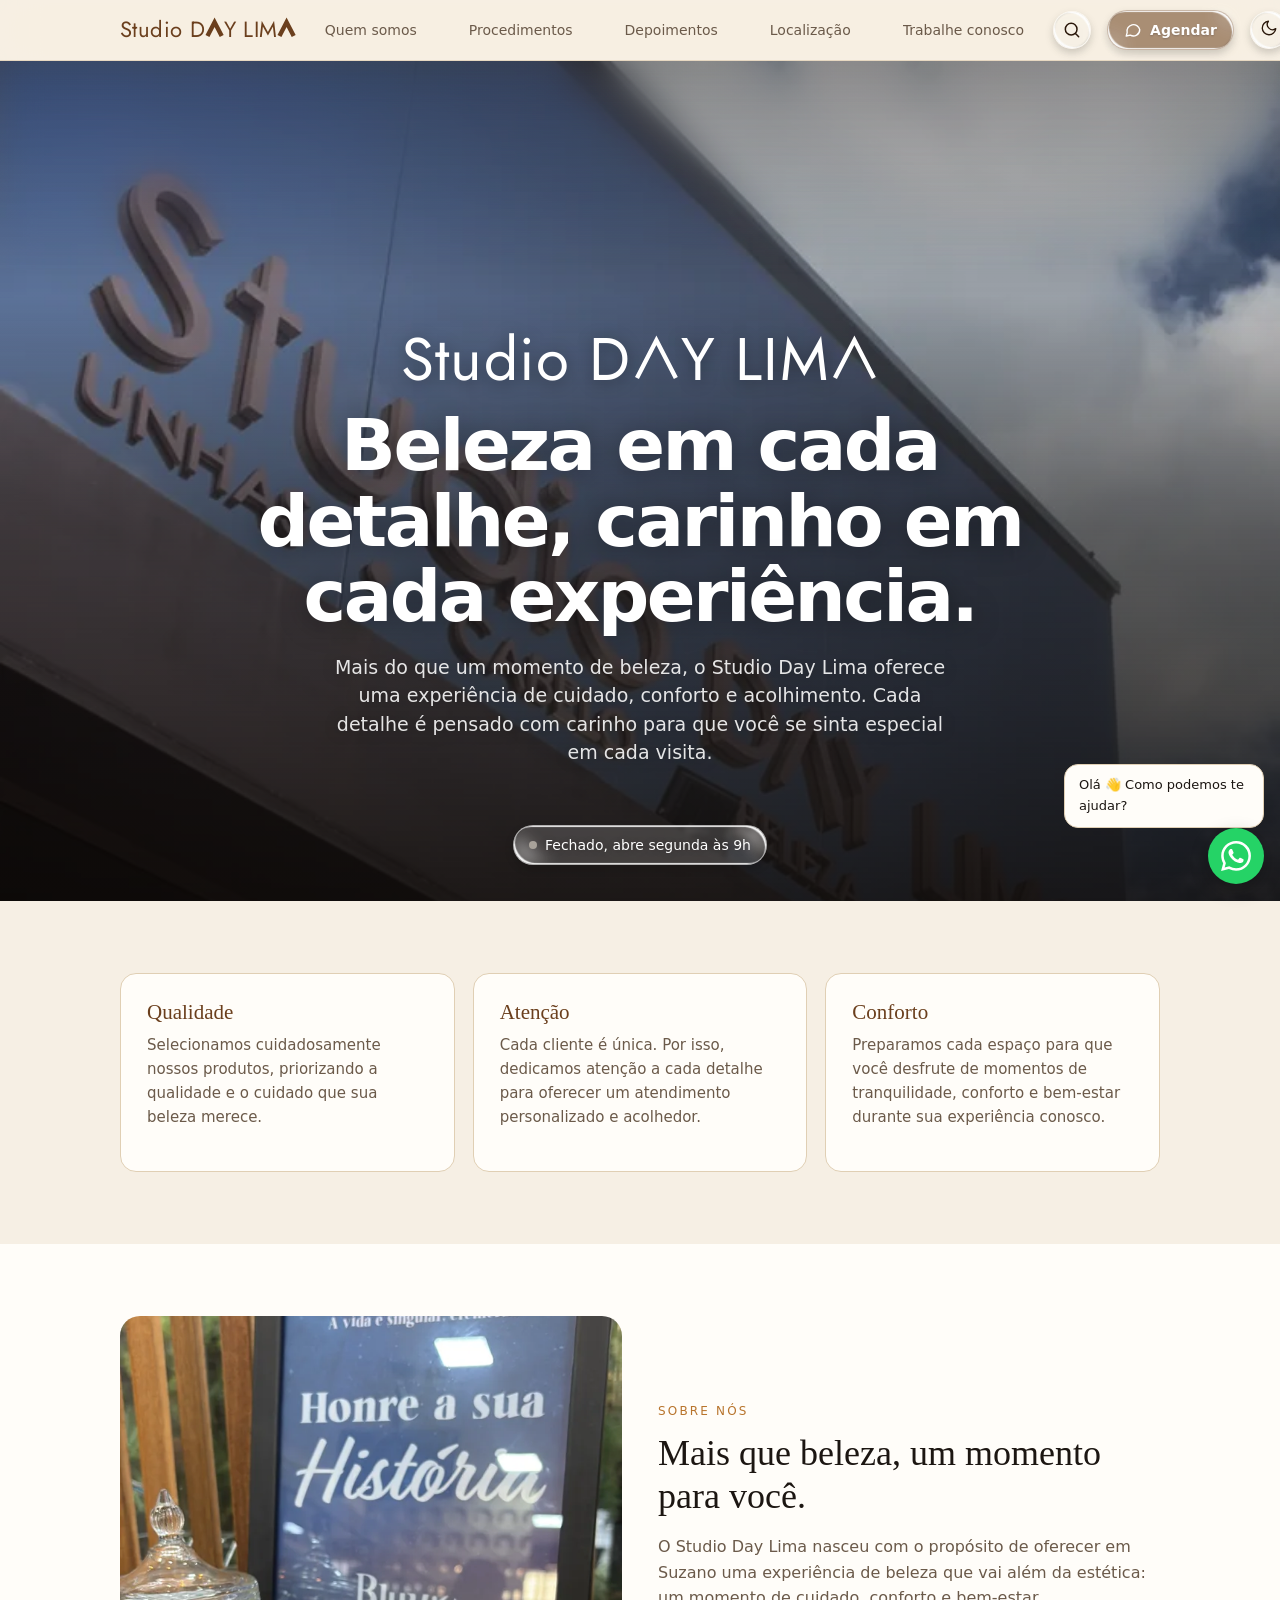
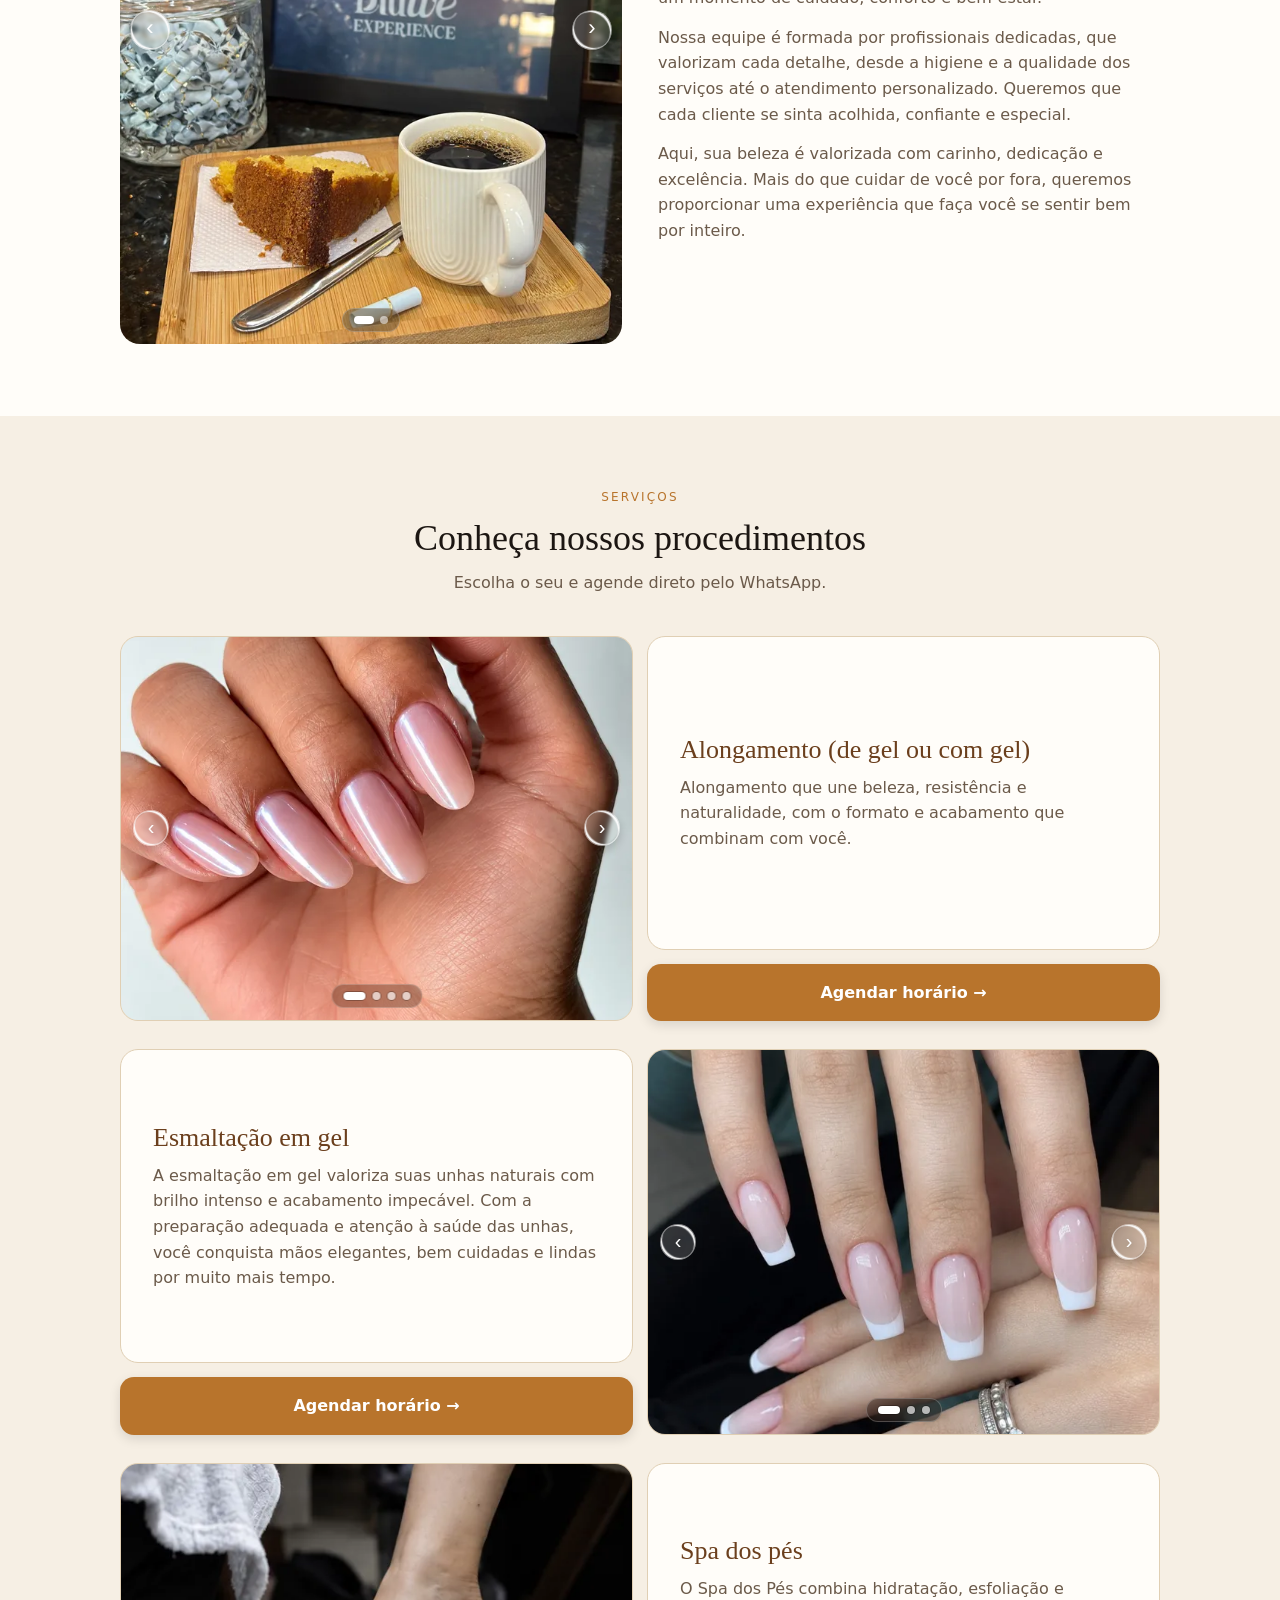
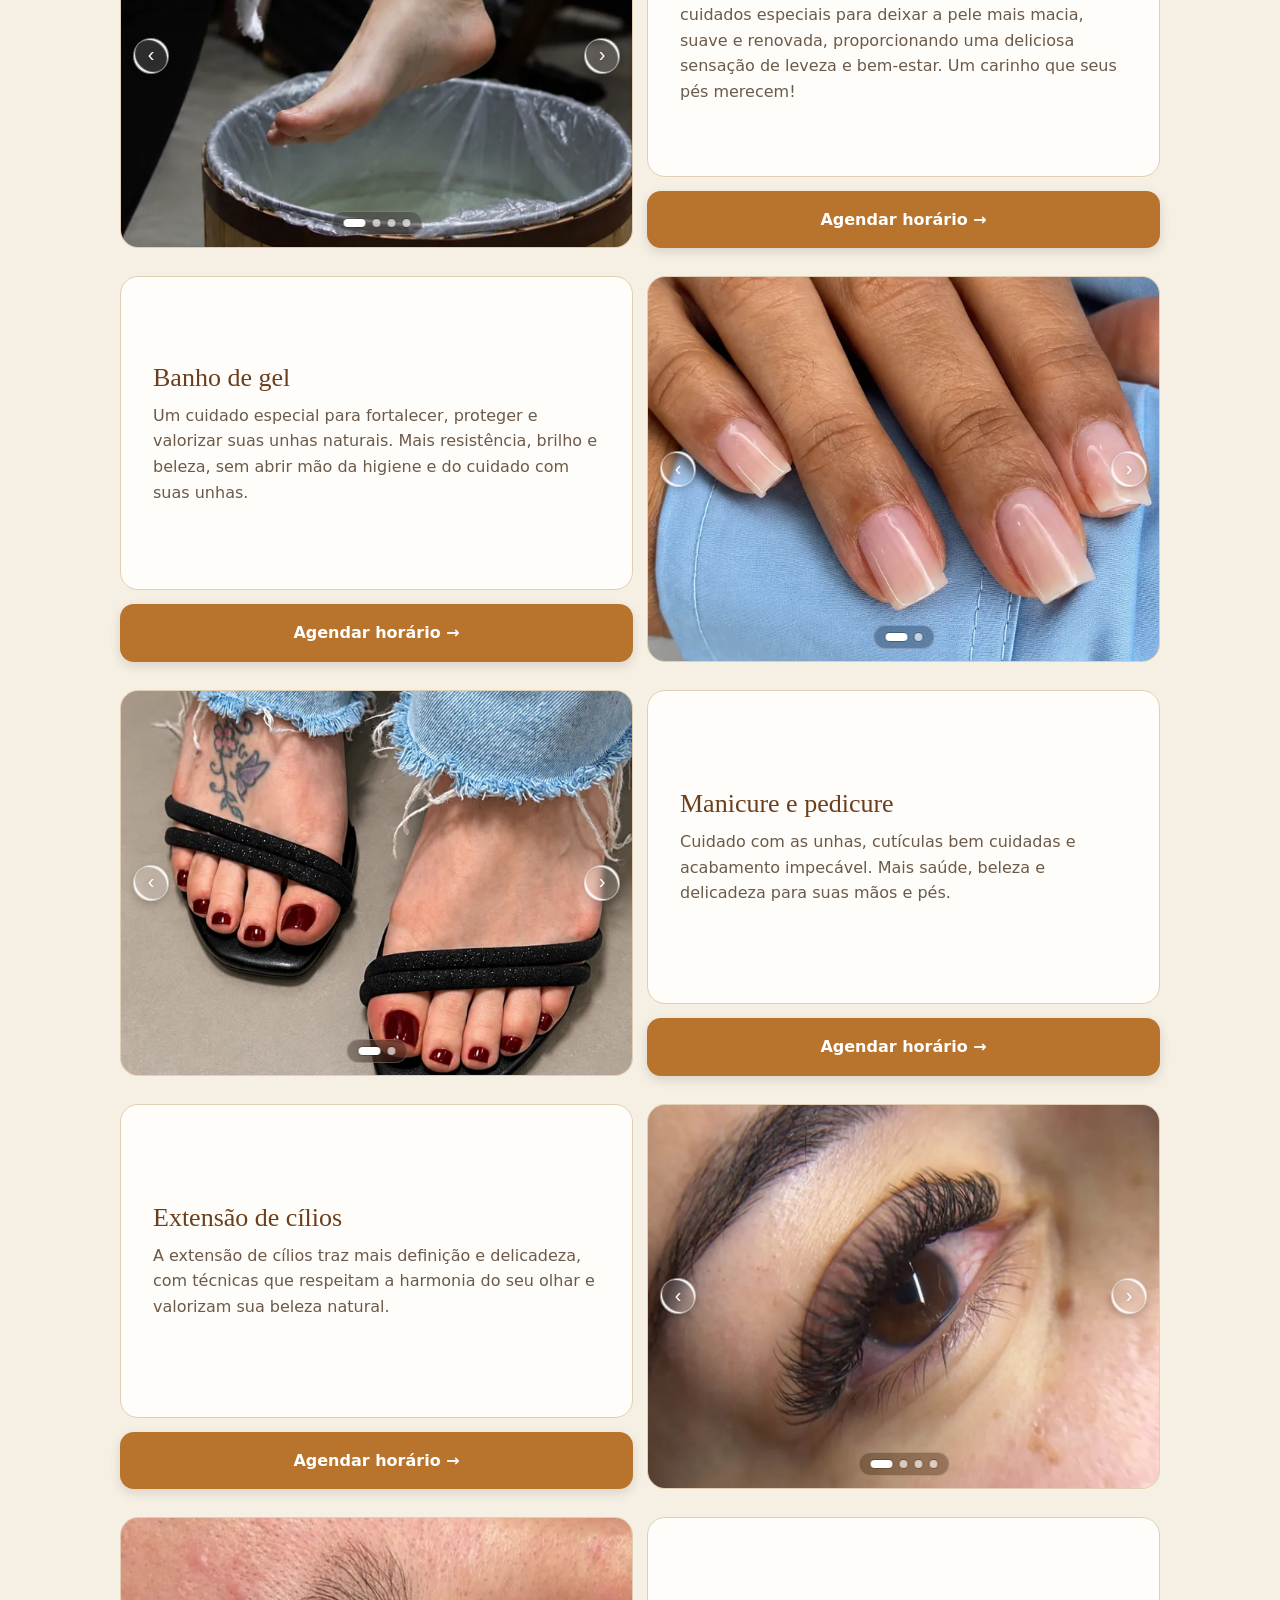
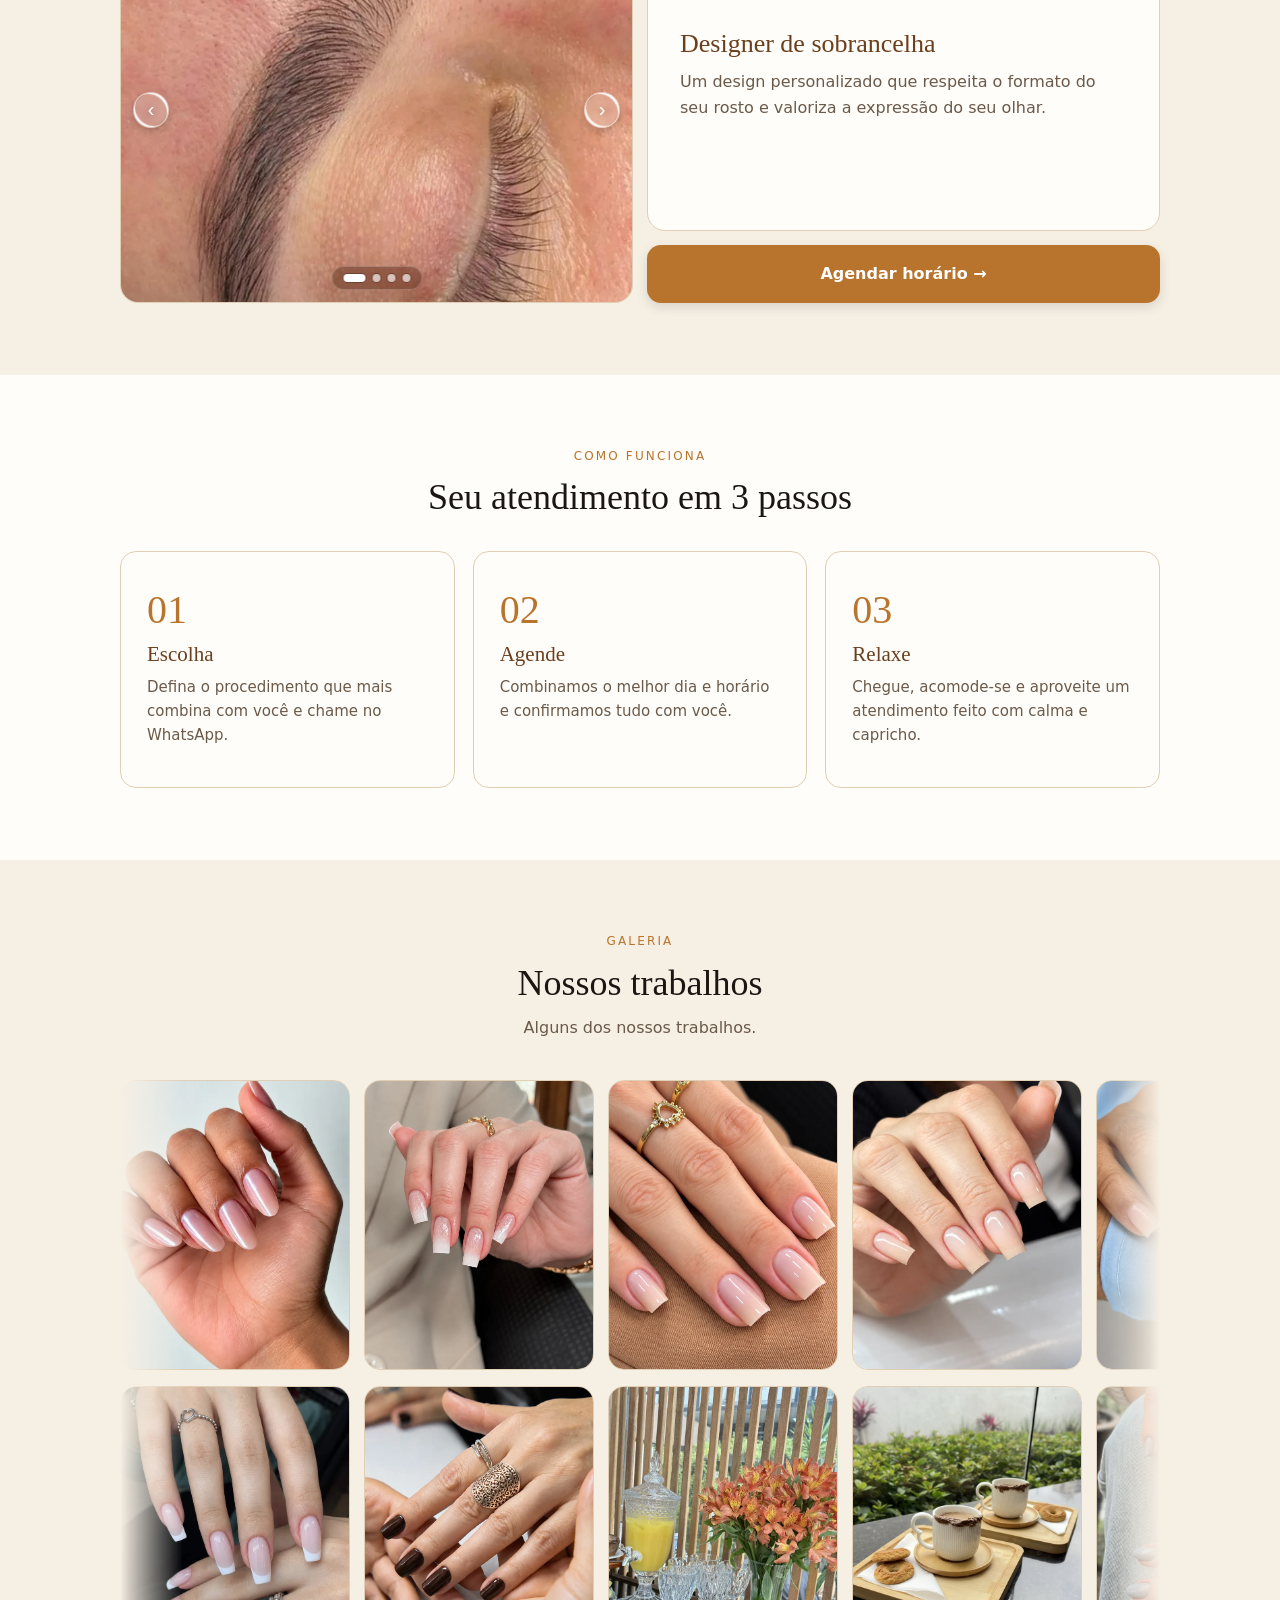
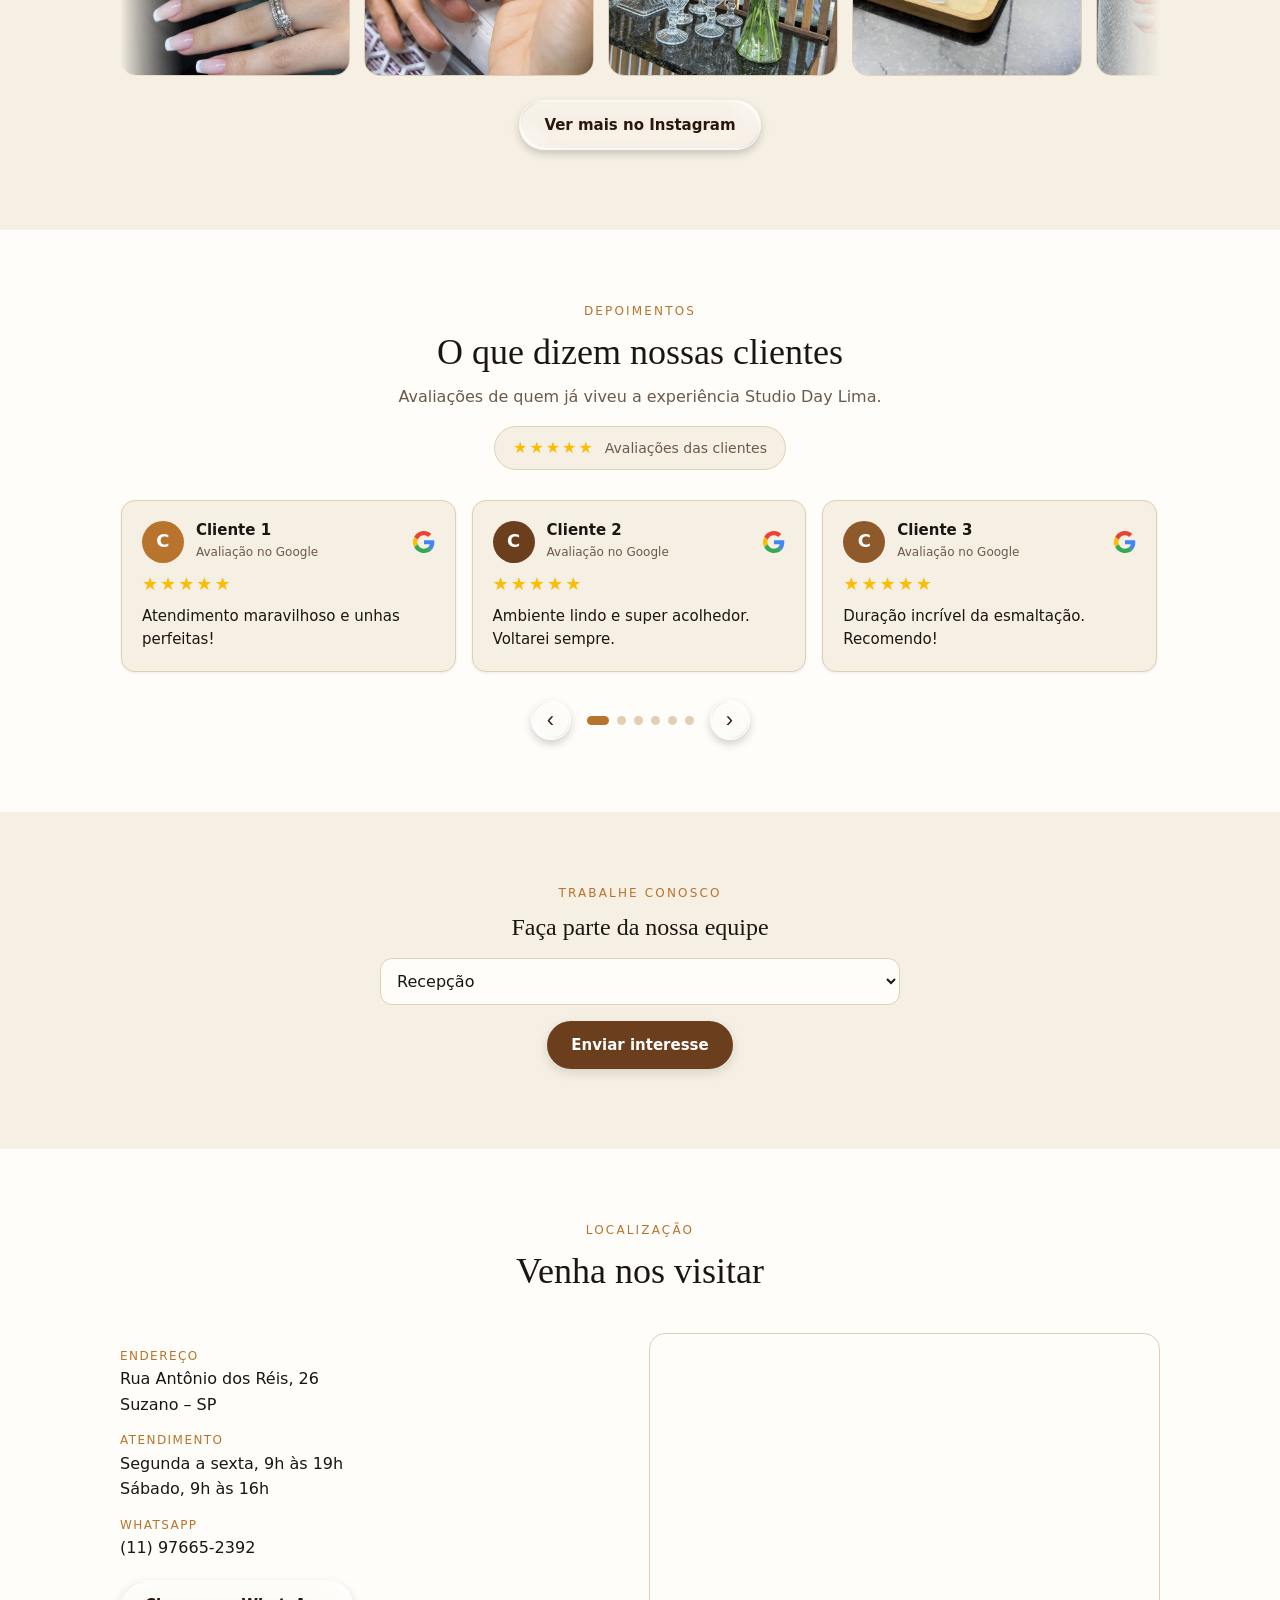
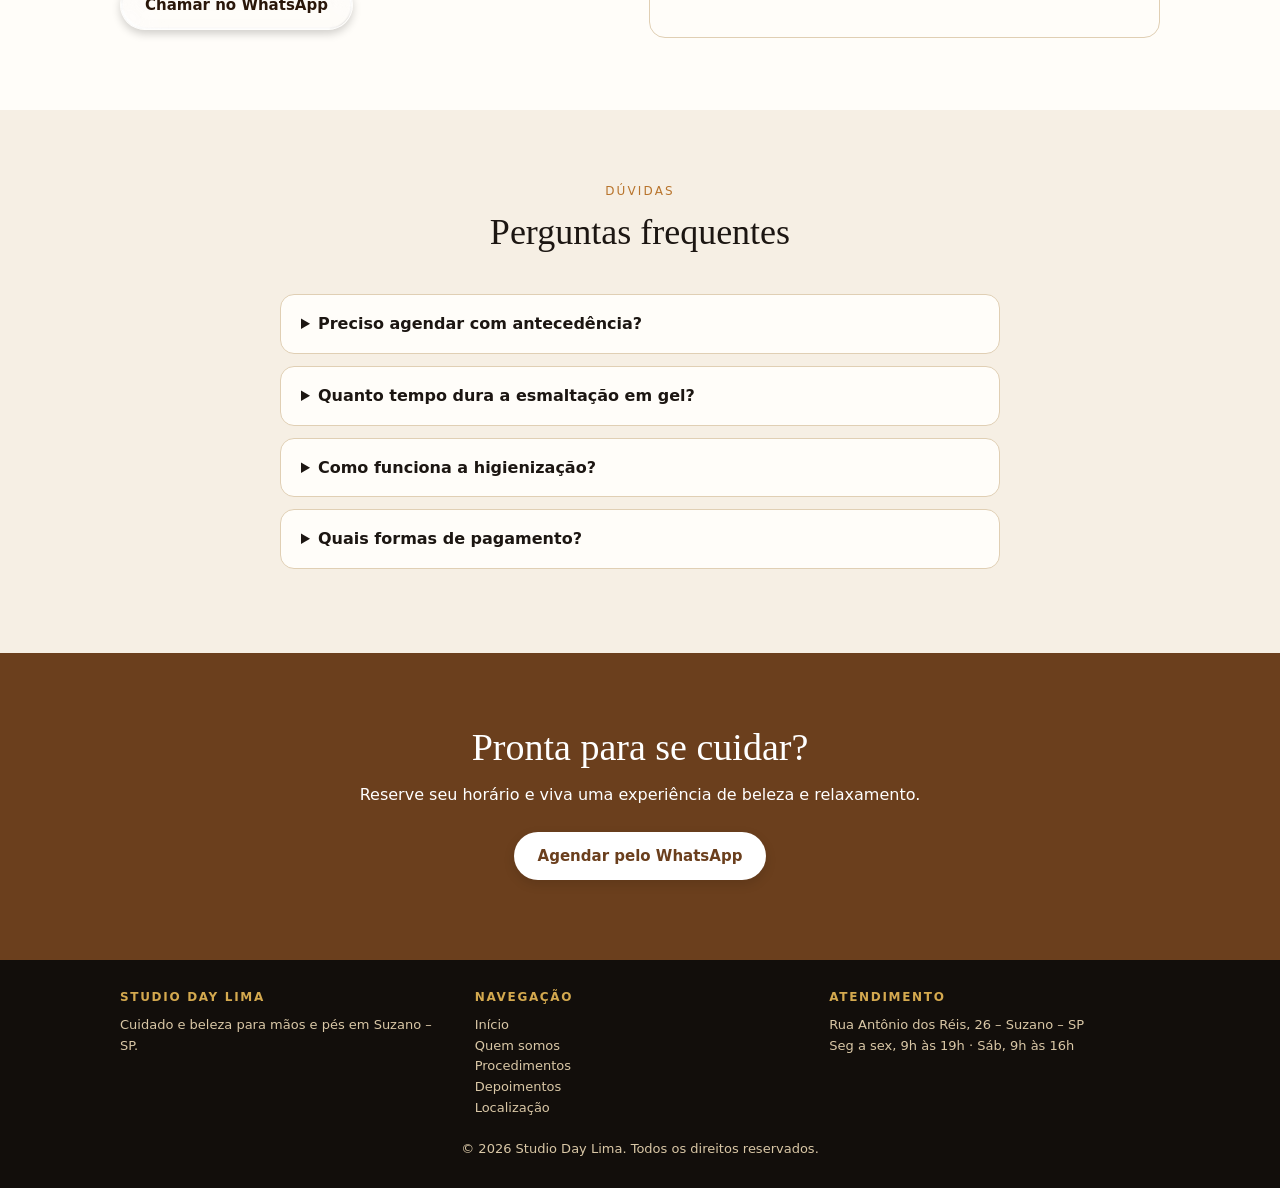
==== commit 70974c88: "Add files via upload" ====
--- a/index.html
+++ b/index.html
@@ -17,7 +17,7 @@
   <body>
     <header>
       <div class="wrap">
-        <a class="logo" href="#inicio"><span class="wm" aria-label="Studio Day Lima"><span class="wm-s">Studio</span> <span class="wm-c">D<svg class="wm-a" viewBox="0 0 40 40" aria-hidden="true"><path d="M2 38 L20 3 L38 38"/></svg>Y LIM<svg class="wm-a" viewBox="0 0 40 40" aria-hidden="true"><path d="M2 38 L20 3 L38 38"/></svg></span></span></a>
+        <a class="logo" href="#inicio"><span class="wm" style="font-family:Jost,system-ui,sans-serif;white-space:nowrap" aria-label="Studio Day Lima"><span class="wm-s">Studio</span> <span class="wm-c">D<svg class="wm-a" viewBox="0 0 40 40" aria-hidden="true" style="display:inline-block;width:.78em;height:.72em;vertical-align:baseline;overflow:visible"><path d="M2 38 L20 3 L38 38" fill="none" stroke="currentColor" stroke-width="4.4" stroke-linejoin="miter"/></svg>Y LIM<svg class="wm-a" viewBox="0 0 40 40" aria-hidden="true" style="display:inline-block;width:.78em;height:.72em;vertical-align:baseline;overflow:visible"><path d="M2 38 L20 3 L38 38" fill="none" stroke="currentColor" stroke-width="4.4" stroke-linejoin="miter"/></svg></span></span></a>
         <nav>
           <a href="#sobre" aria-label="Quem somos" title="Quem somos"><svg class="nico" width="18" height="18" viewBox="0 0 24 24" fill="none" stroke="currentColor" stroke-width="1.8" stroke-linecap="round" stroke-linejoin="round" aria-hidden="true"><circle cx="12" cy="8" r="4"/><path d="M4 21c1.5-4 4.5-6 8-6s6.5 2 8 6"/></svg><span class="nlbl">Quem somos</span></a>
           <a href="#servicos" aria-label="Procedimentos" title="Procedimentos"><svg class="nico" width="18" height="18" viewBox="0 0 24 24" fill="none" stroke="currentColor" stroke-width="1.8" stroke-linecap="round" stroke-linejoin="round" aria-hidden="true"><path d="M12 3l1.8 4.7L18.5 9.5l-4.7 1.8L12 16l-1.8-4.7L5.5 9.5l4.7-1.8z"/></svg><span class="nlbl">Procedimentos</span></a>
@@ -50,7 +50,7 @@
       </div>
       <div class="wrap hero-in">
         <div class="hero-copy">
-          <div class="hero-logo"><span class="wm" data-logo="hero" aria-label="Studio Day Lima"><span class="wm-s">Studio</span> <span class="wm-c">D<svg class="wm-a" viewBox="0 0 40 40" aria-hidden="true"><path d="M2 38 L20 3 L38 38"/></svg>Y LIM<svg class="wm-a" viewBox="0 0 40 40" aria-hidden="true"><path d="M2 38 L20 3 L38 38"/></svg></span></span></div>
+          <div class="hero-logo"><span class="wm" style="font-family:Jost,system-ui,sans-serif;white-space:nowrap" data-logo="hero" aria-label="Studio Day Lima"><span class="wm-s">Studio</span> <span class="wm-c">D<svg class="wm-a" viewBox="0 0 40 40" aria-hidden="true" style="display:inline-block;width:.78em;height:.72em;vertical-align:baseline;overflow:visible"><path d="M2 38 L20 3 L38 38" fill="none" stroke="currentColor" stroke-width="4.4" stroke-linejoin="miter"/></svg>Y LIM<svg class="wm-a" viewBox="0 0 40 40" aria-hidden="true" style="display:inline-block;width:.78em;height:.72em;vertical-align:baseline;overflow:visible"><path d="M2 38 L20 3 L38 38" fill="none" stroke="currentColor" stroke-width="4.4" stroke-linejoin="miter"/></svg></span></span></div>
           <h1 data-cms="hero.title">
             Beleza em cada detalhe, carinho em cada experiência.
           </h1>
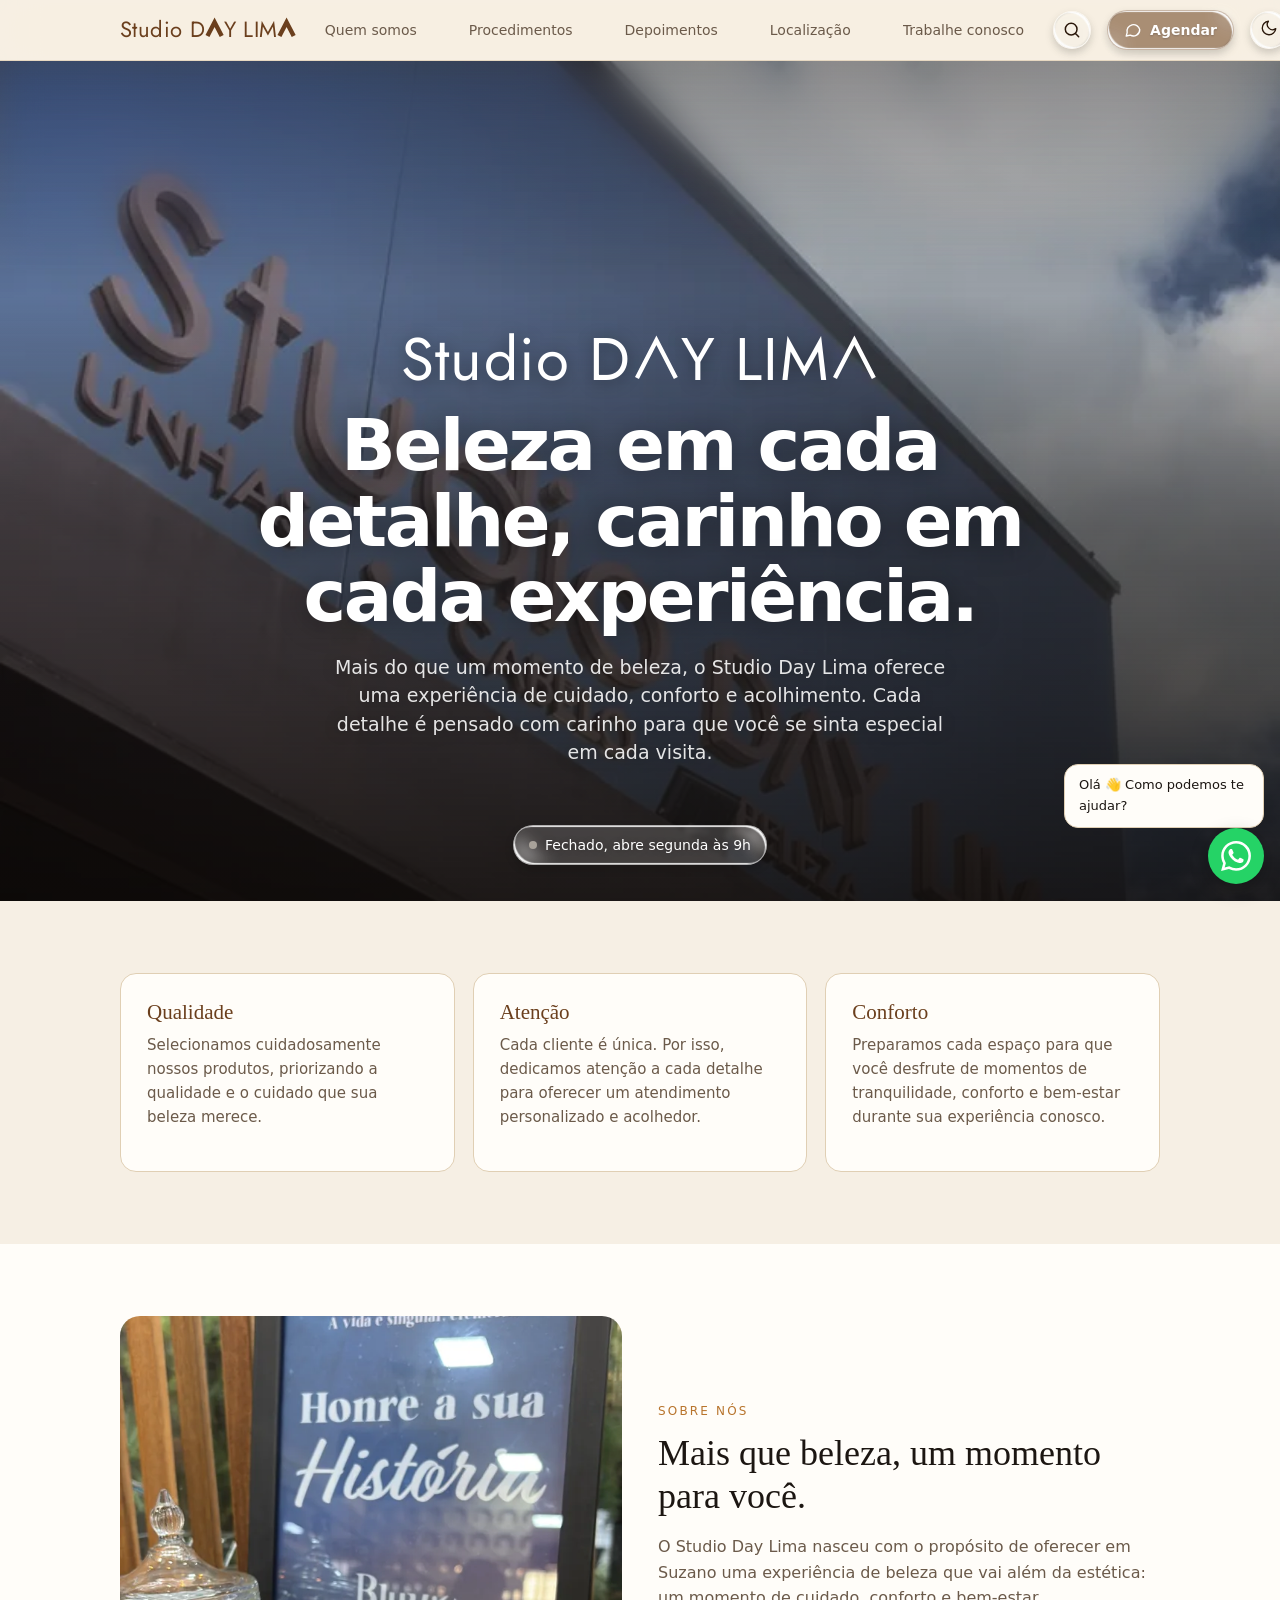
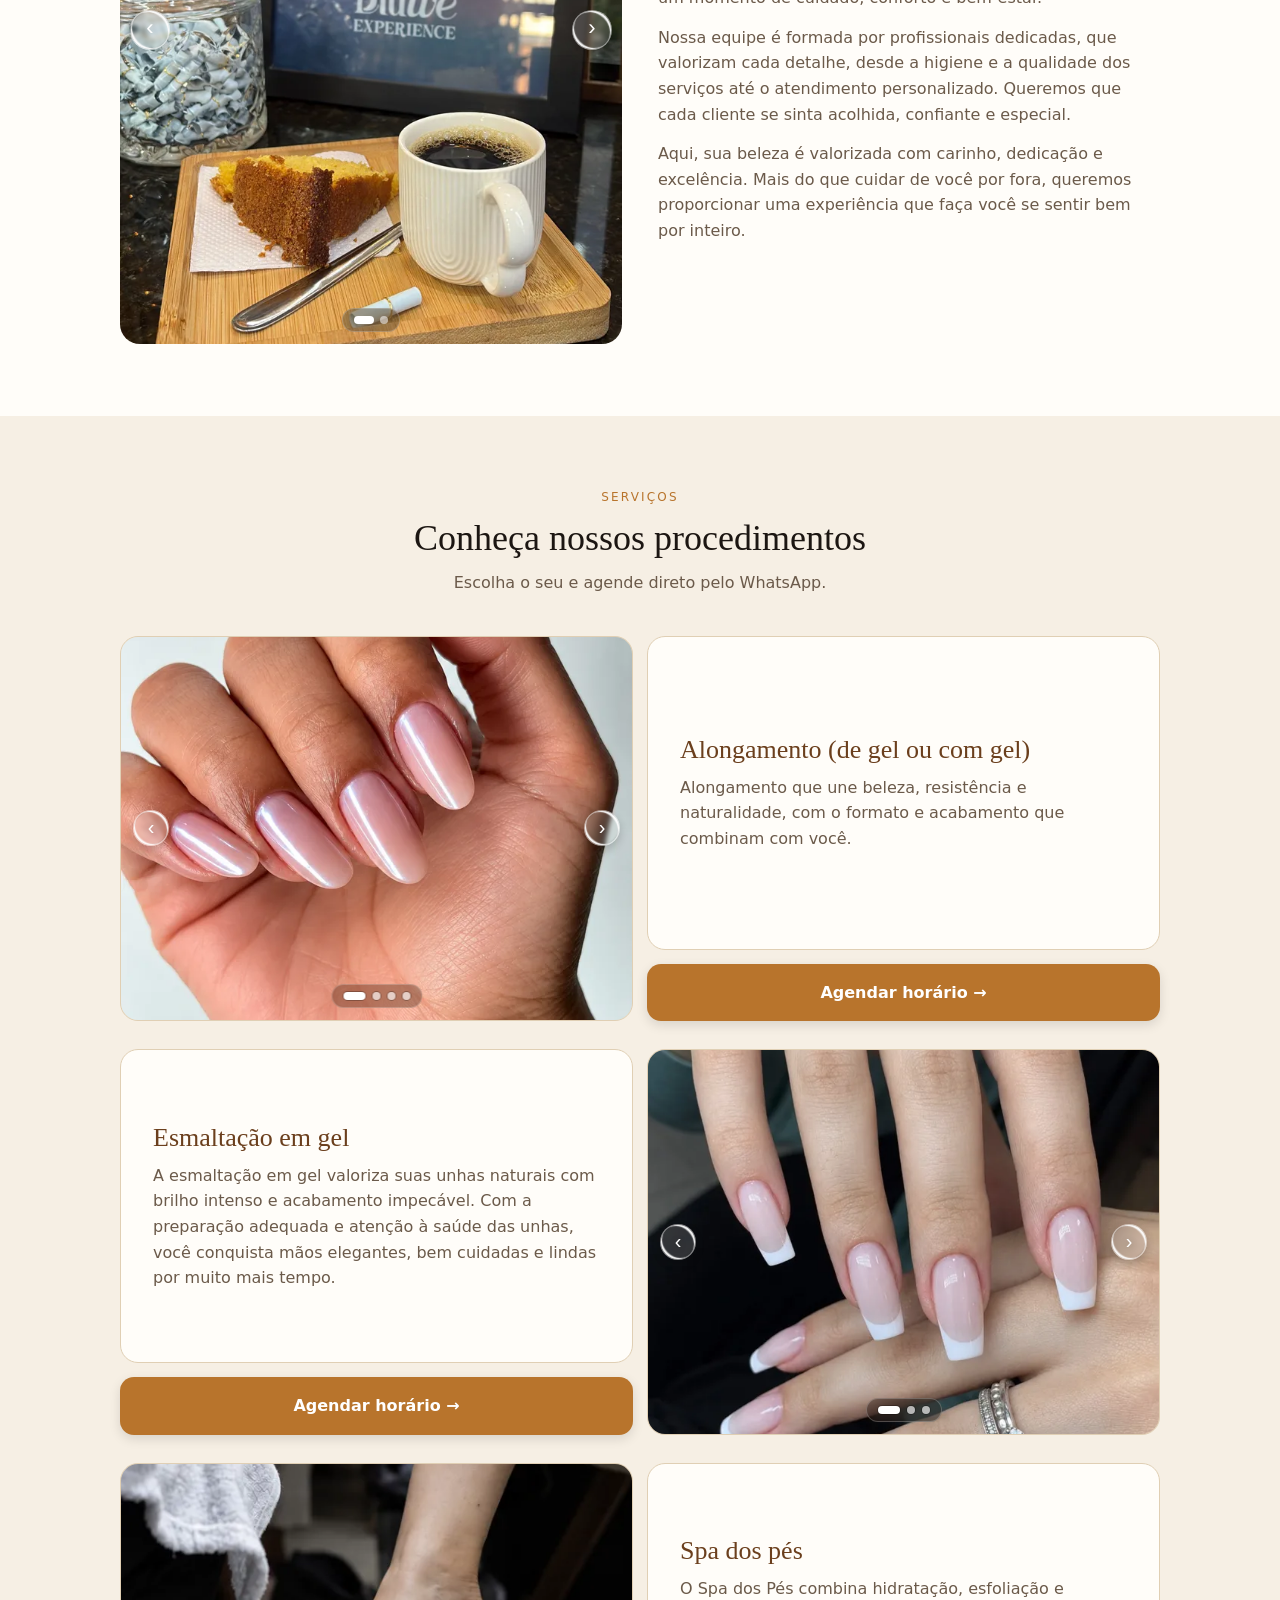
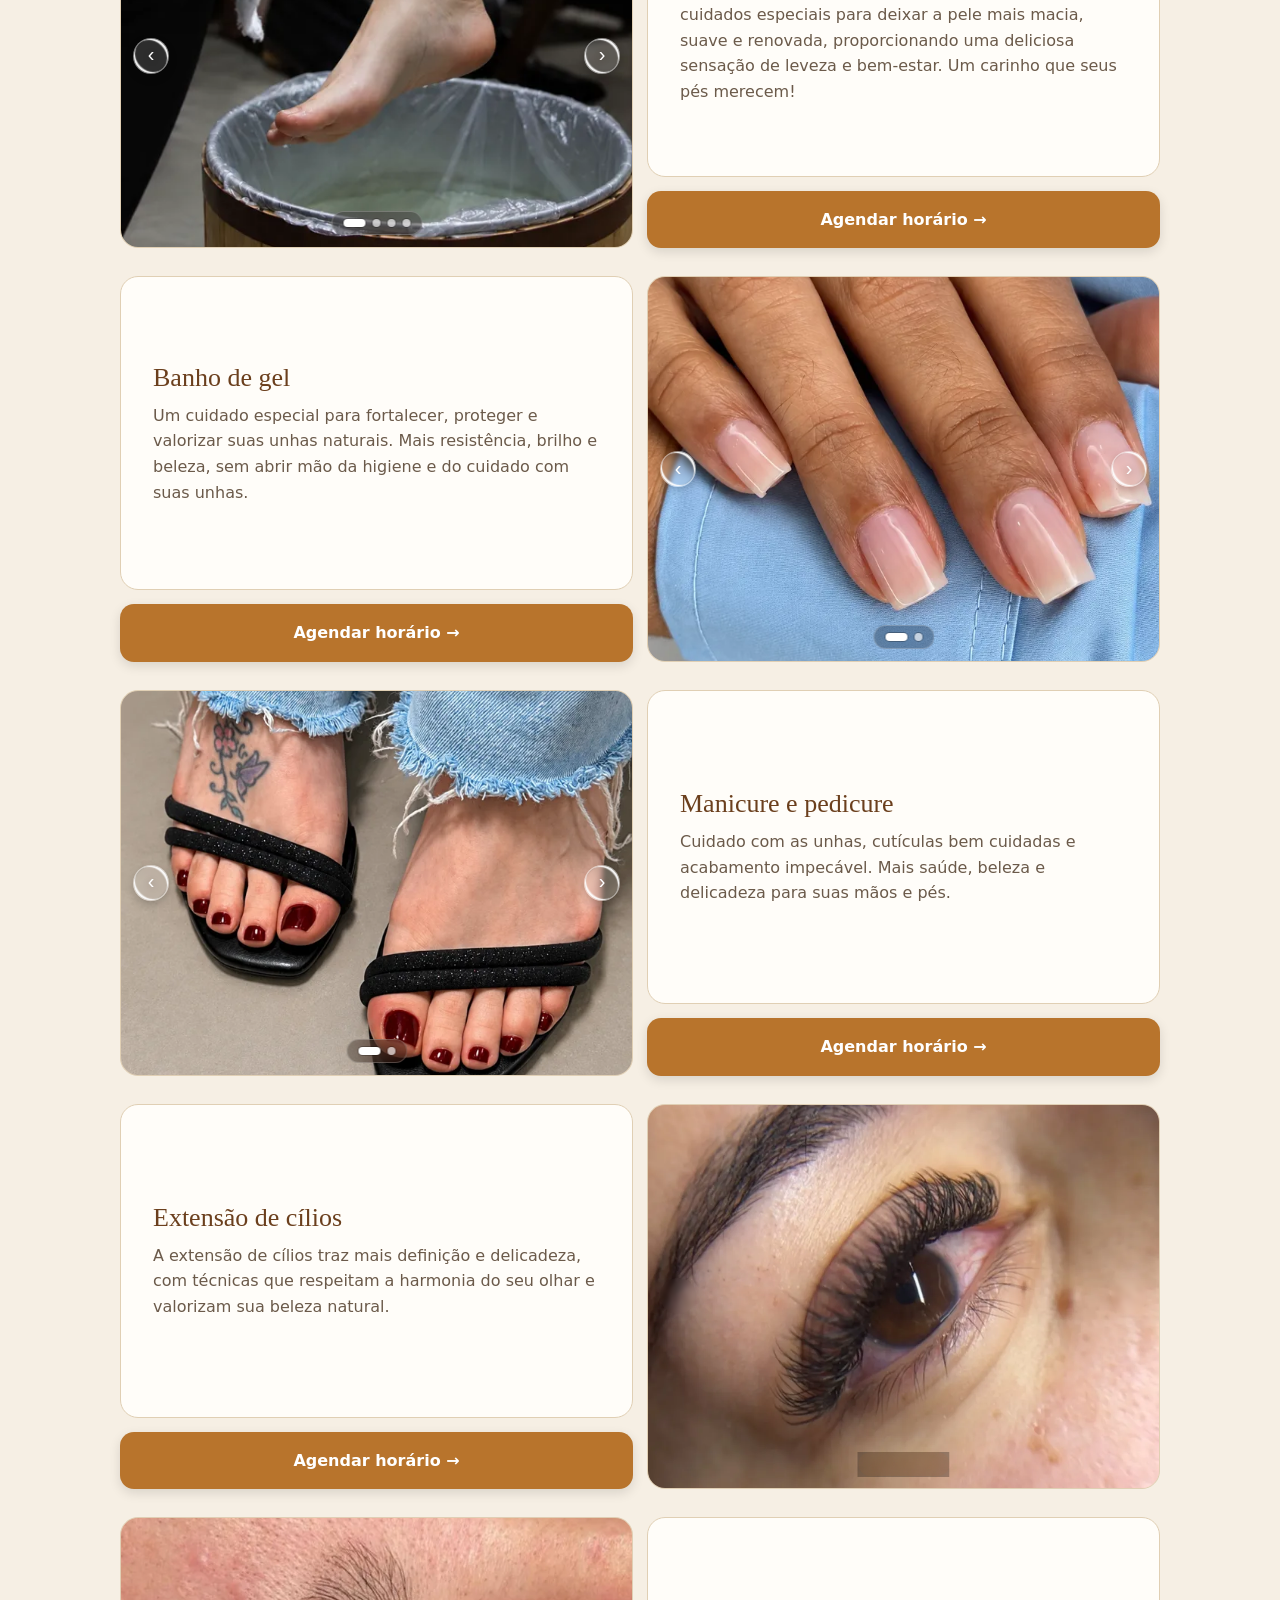
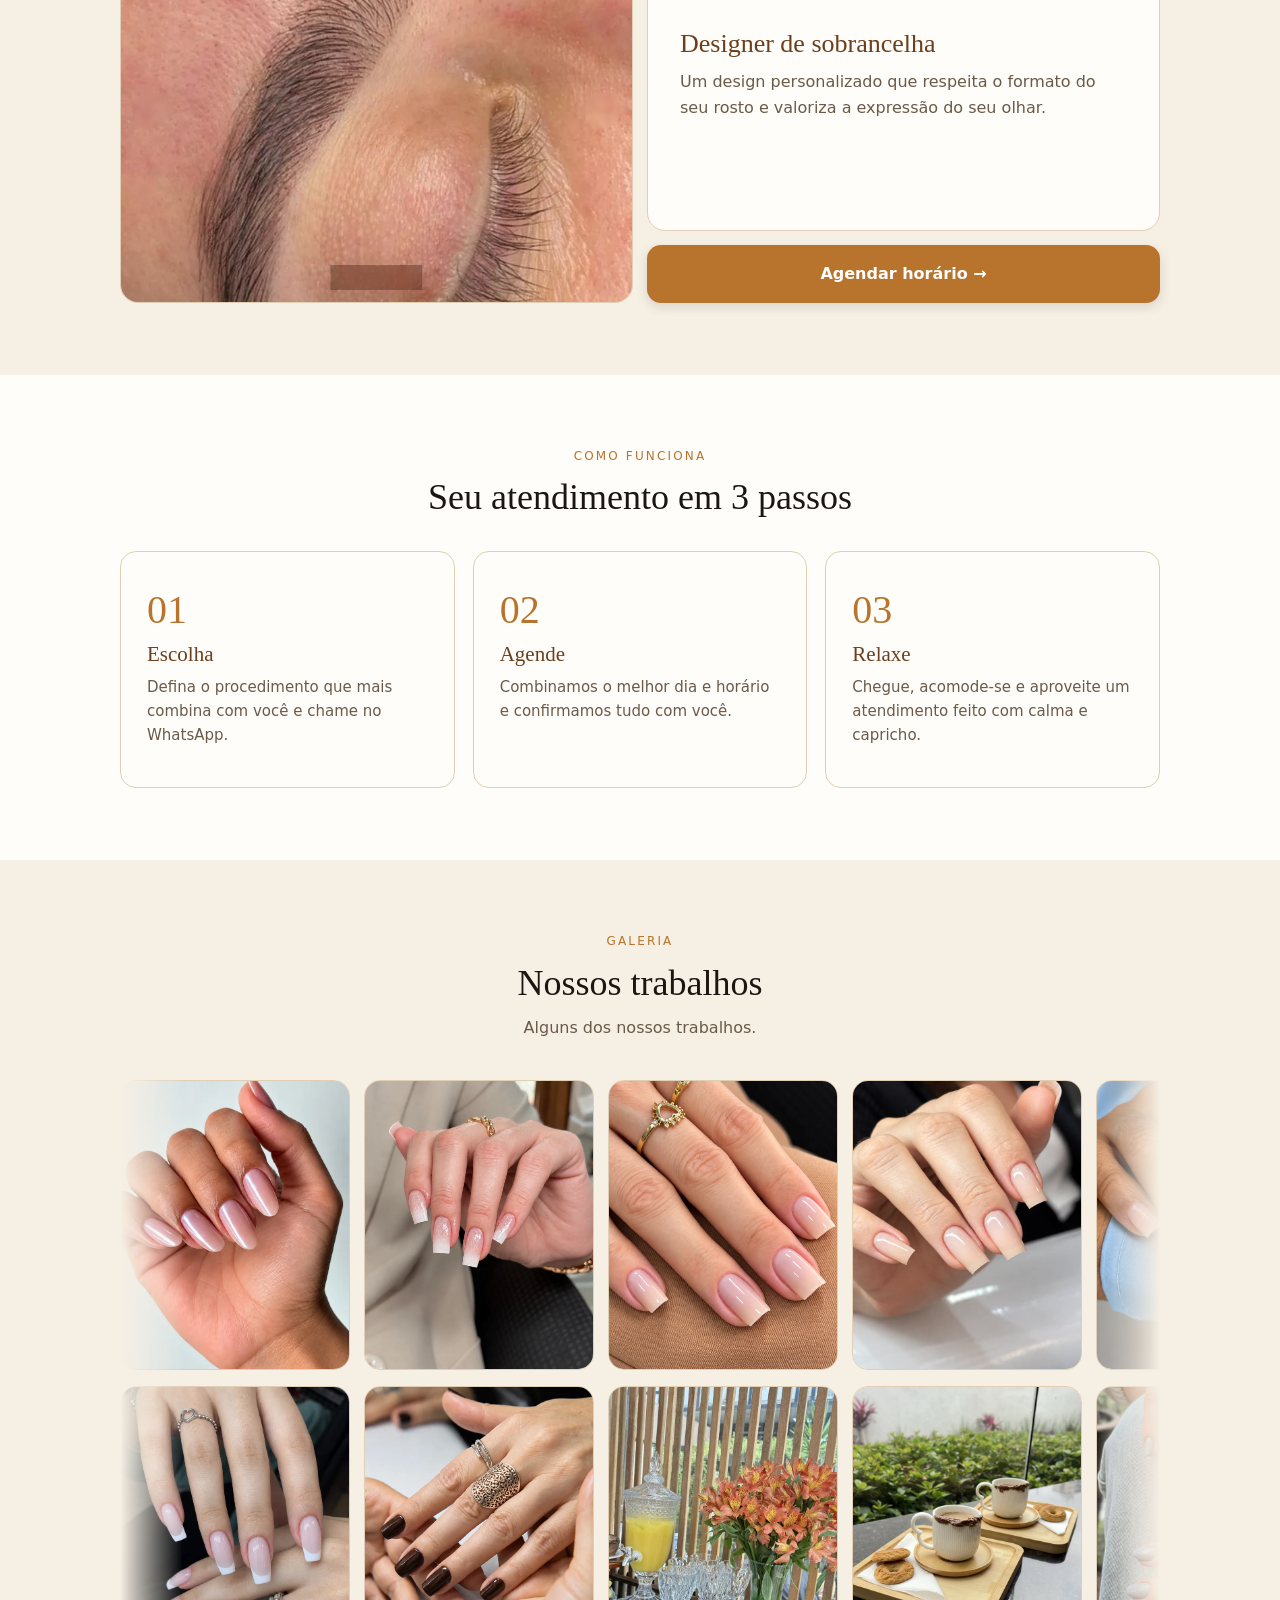
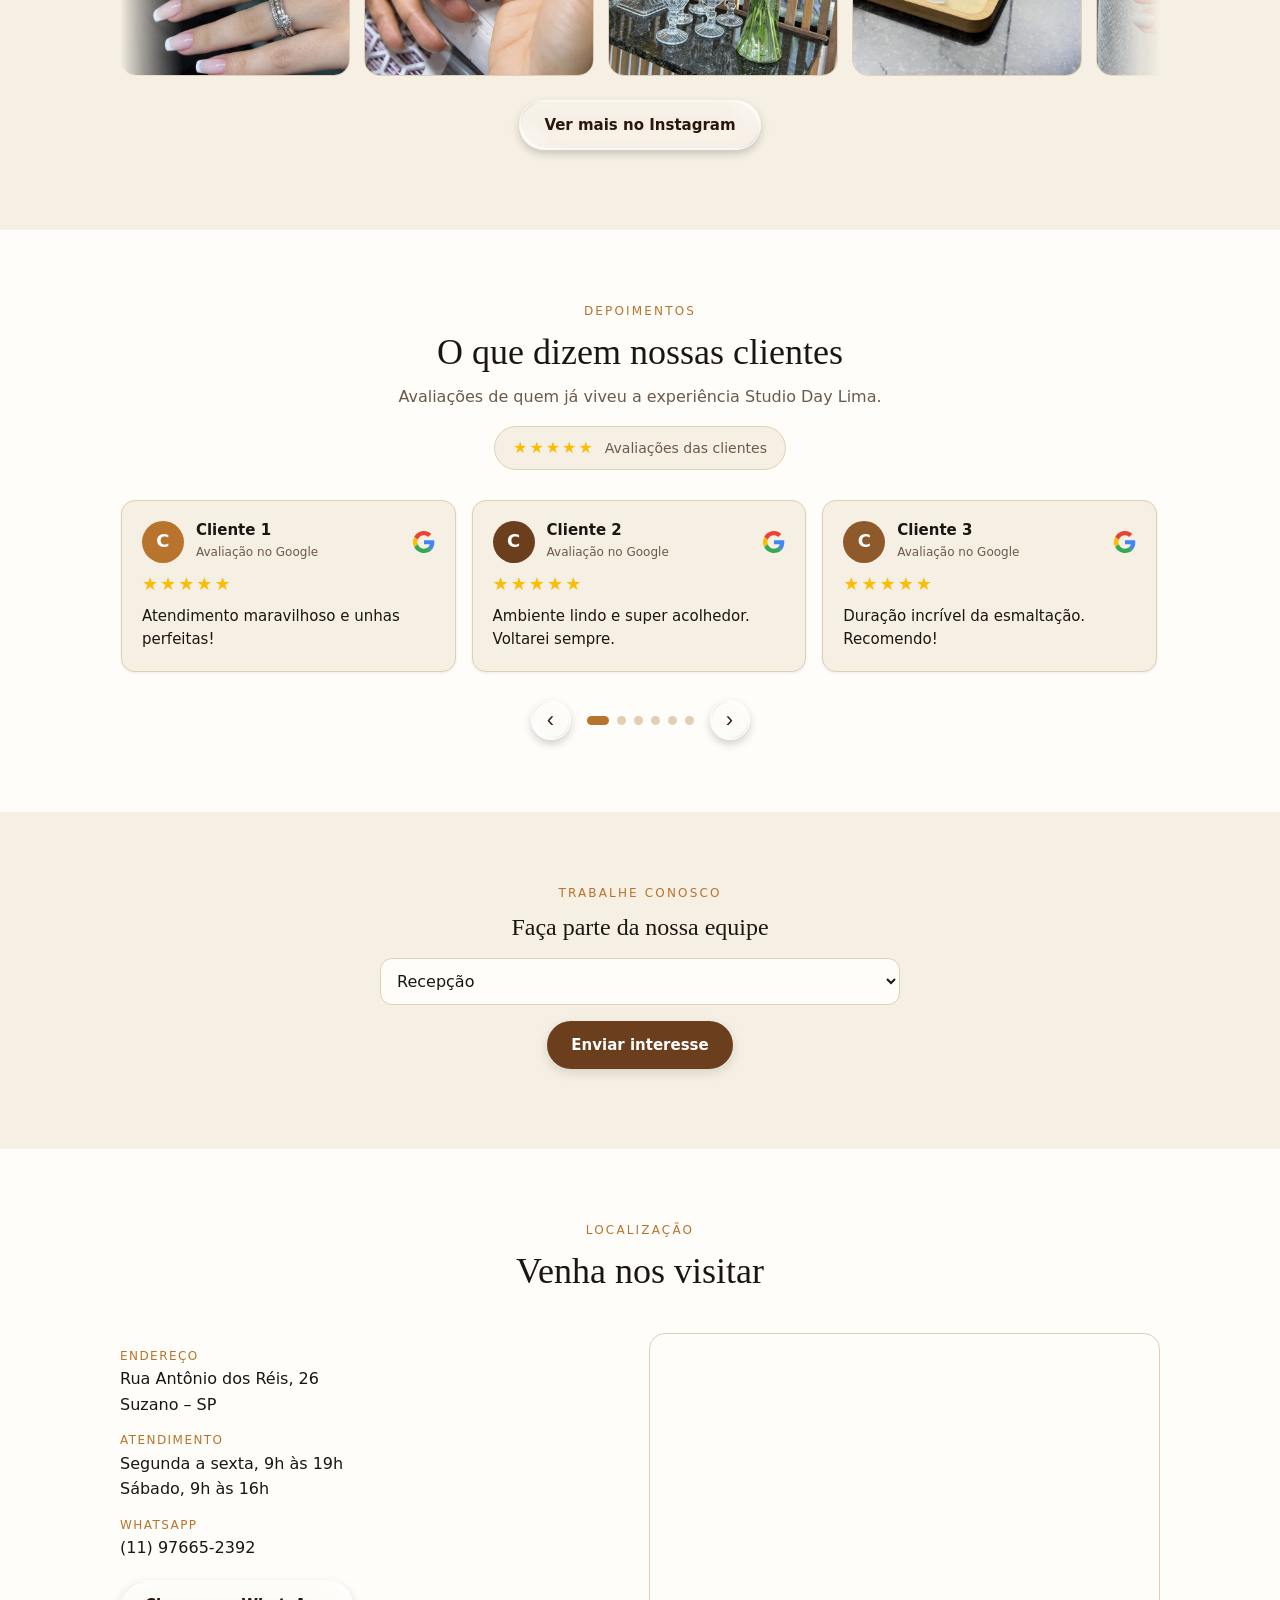
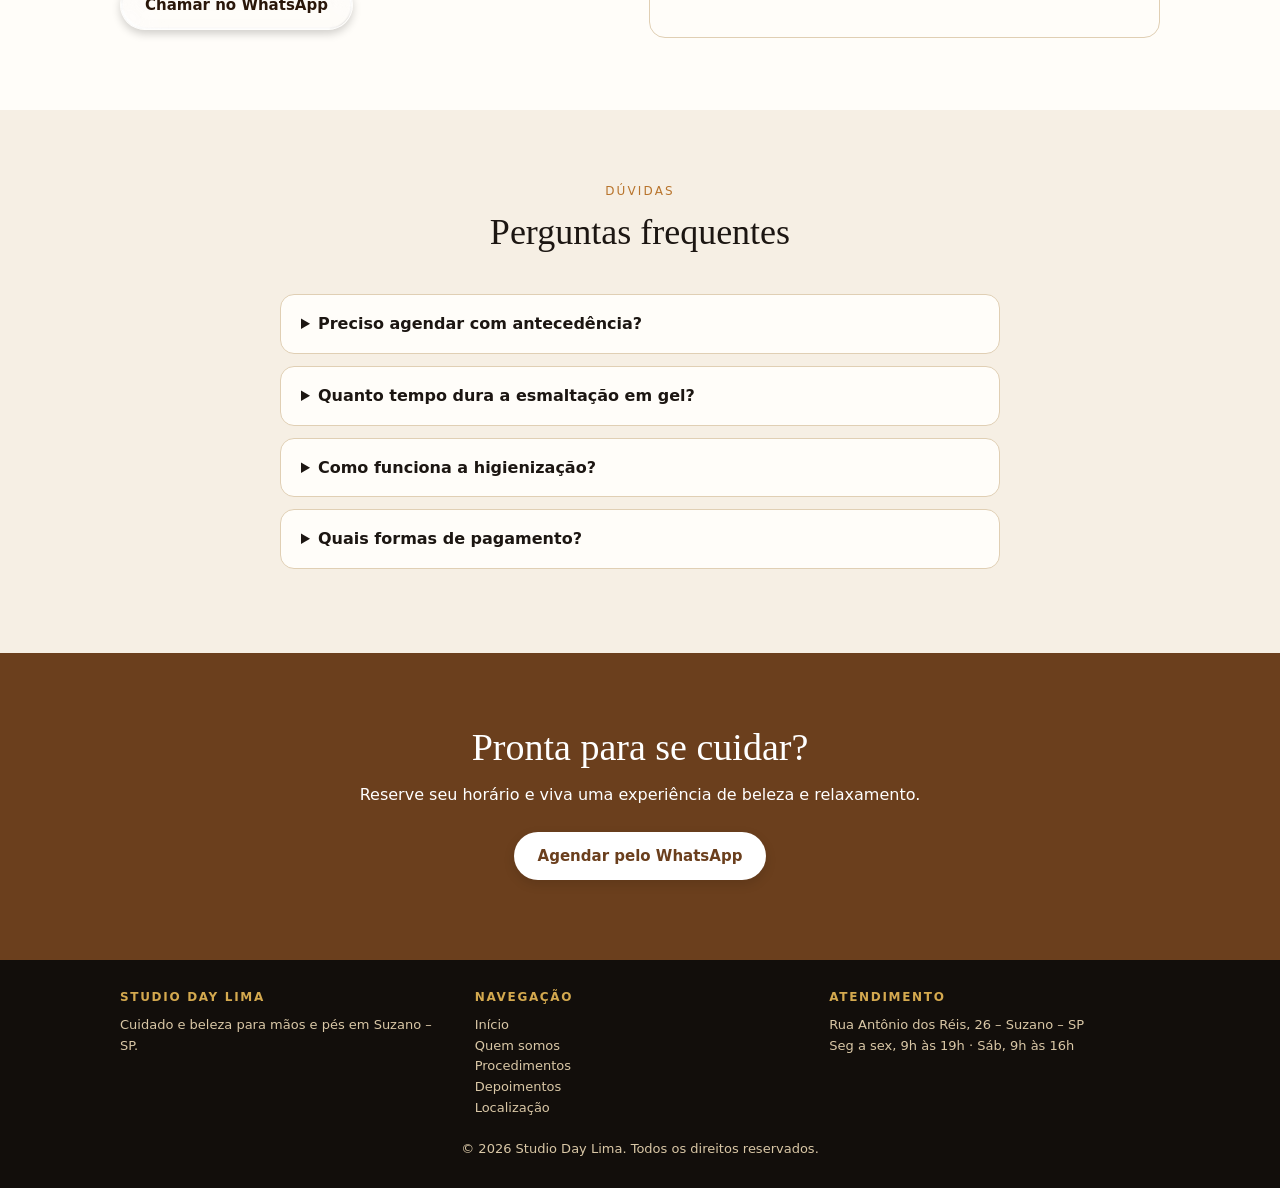
==== commit 93238c89: "Update options in the selection dropdown separando manicure e nail designer na seção de trabalhe con" ====
--- a/index.html
+++ b/index.html
@@ -462,8 +462,11 @@
           <option>
             Comercial
           </option>
+         <option>
+            Manicure
+          </option>
           <option>
-            Manicure e nails designer
+            Nail designer
           </option>
         </select>
         <a class="btn" href="#" onclick="this.href='https://wa.me/5511976652392?text='+encodeURIComponent('Olá! Tenho interesse em trabalhar na área: '+document.getElementById('area').value);" rel="noopener" target="_blank">
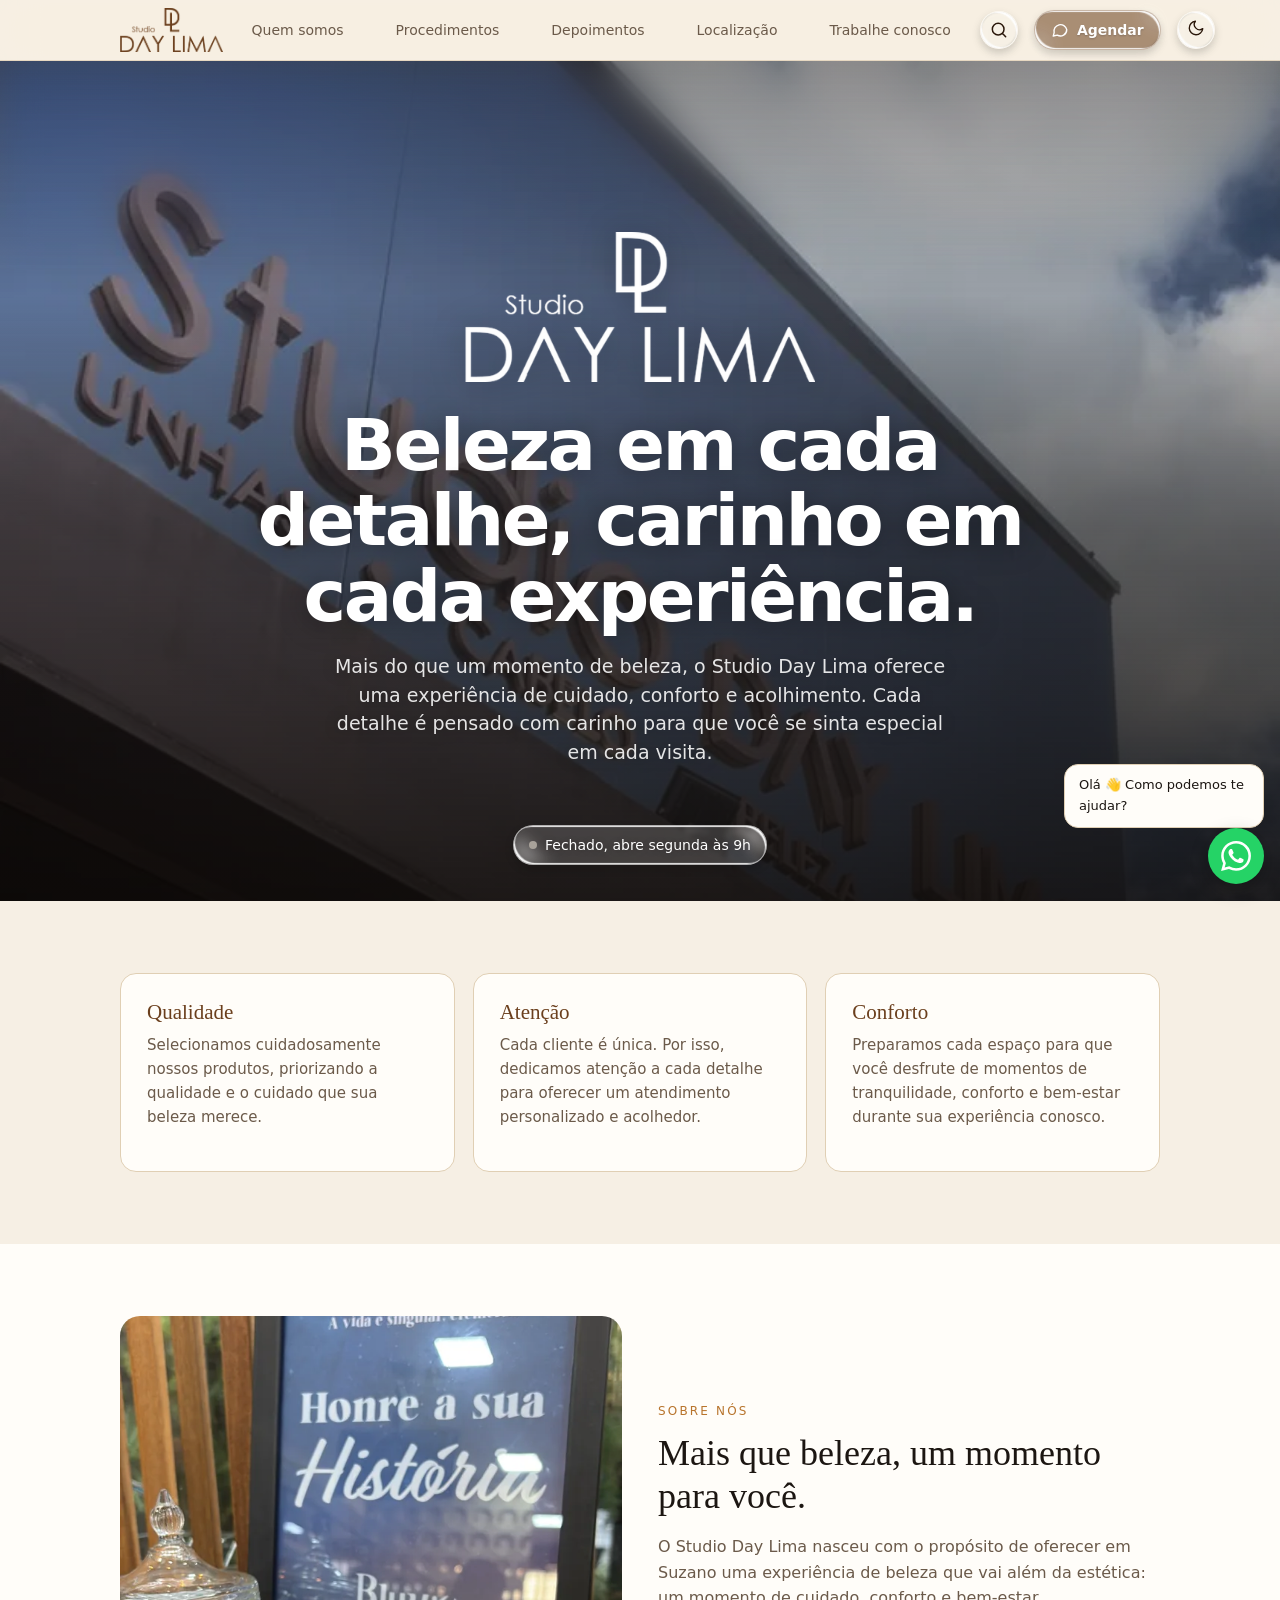
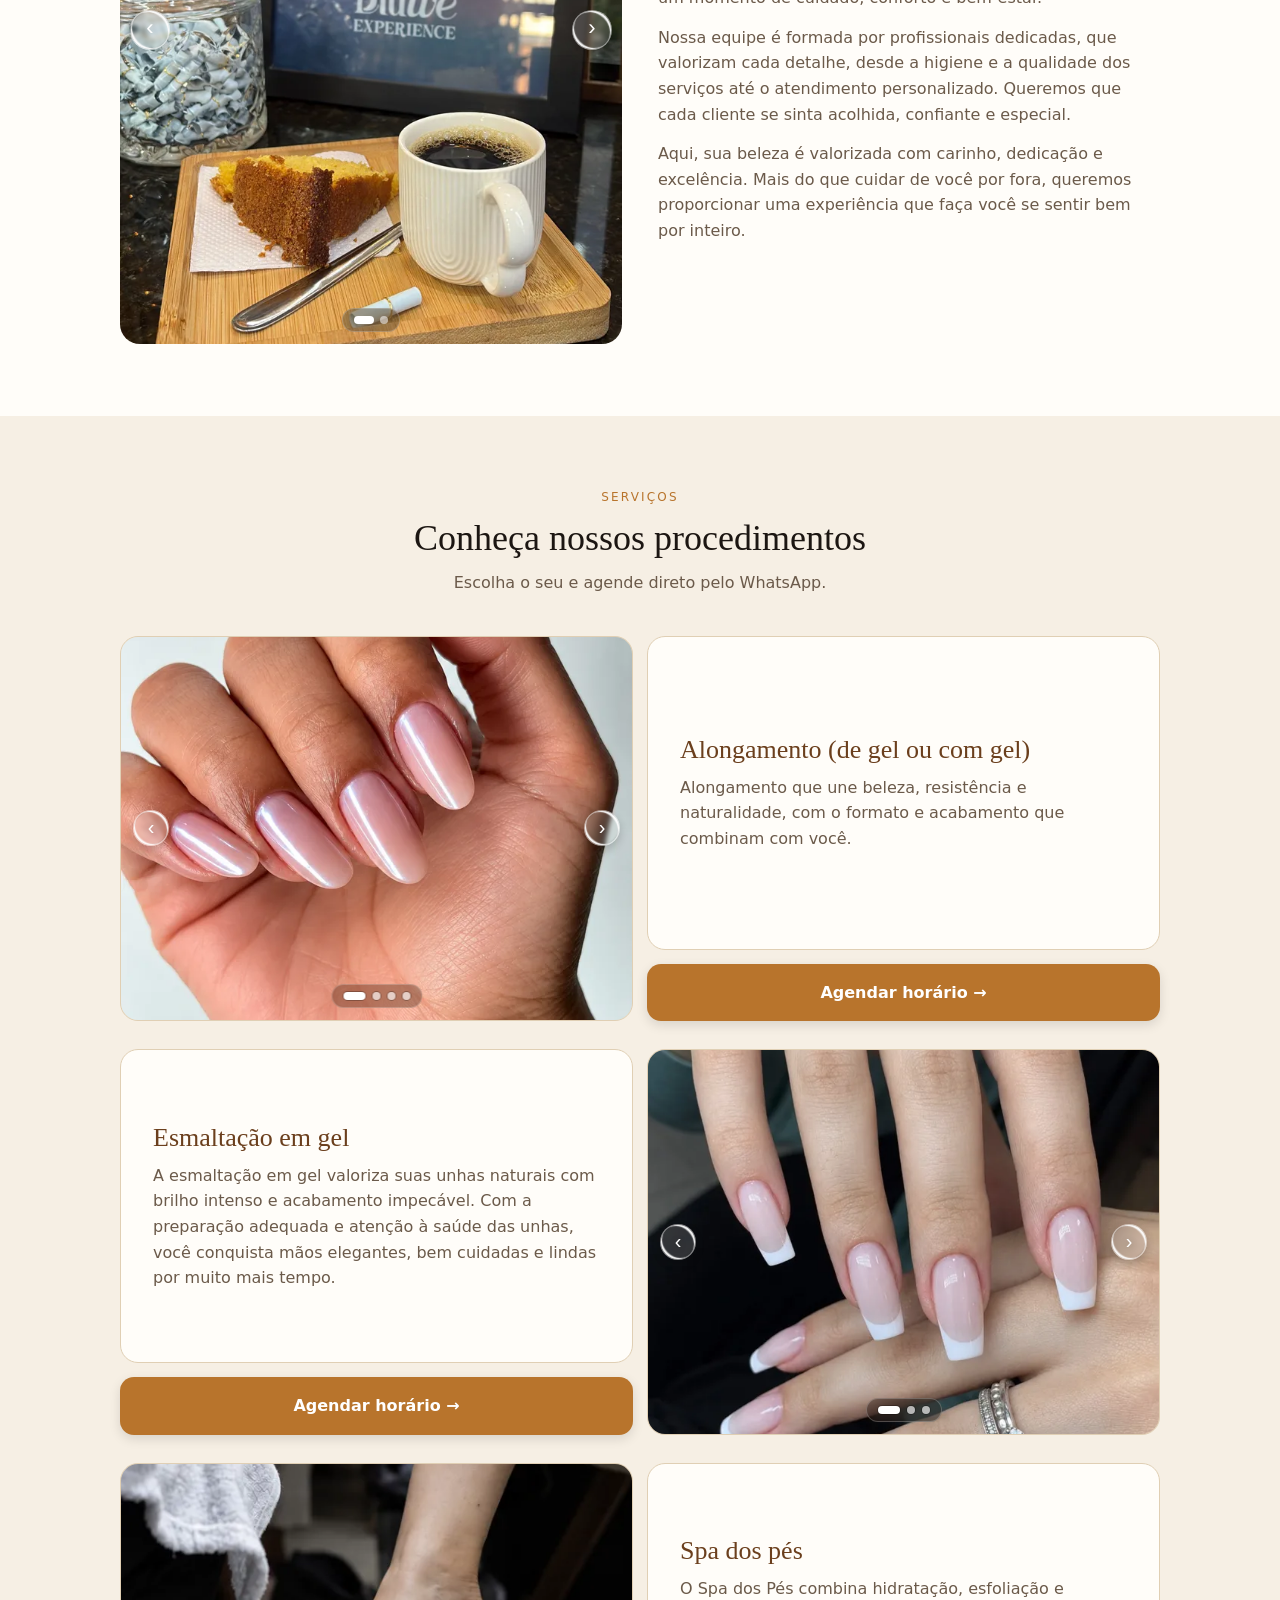
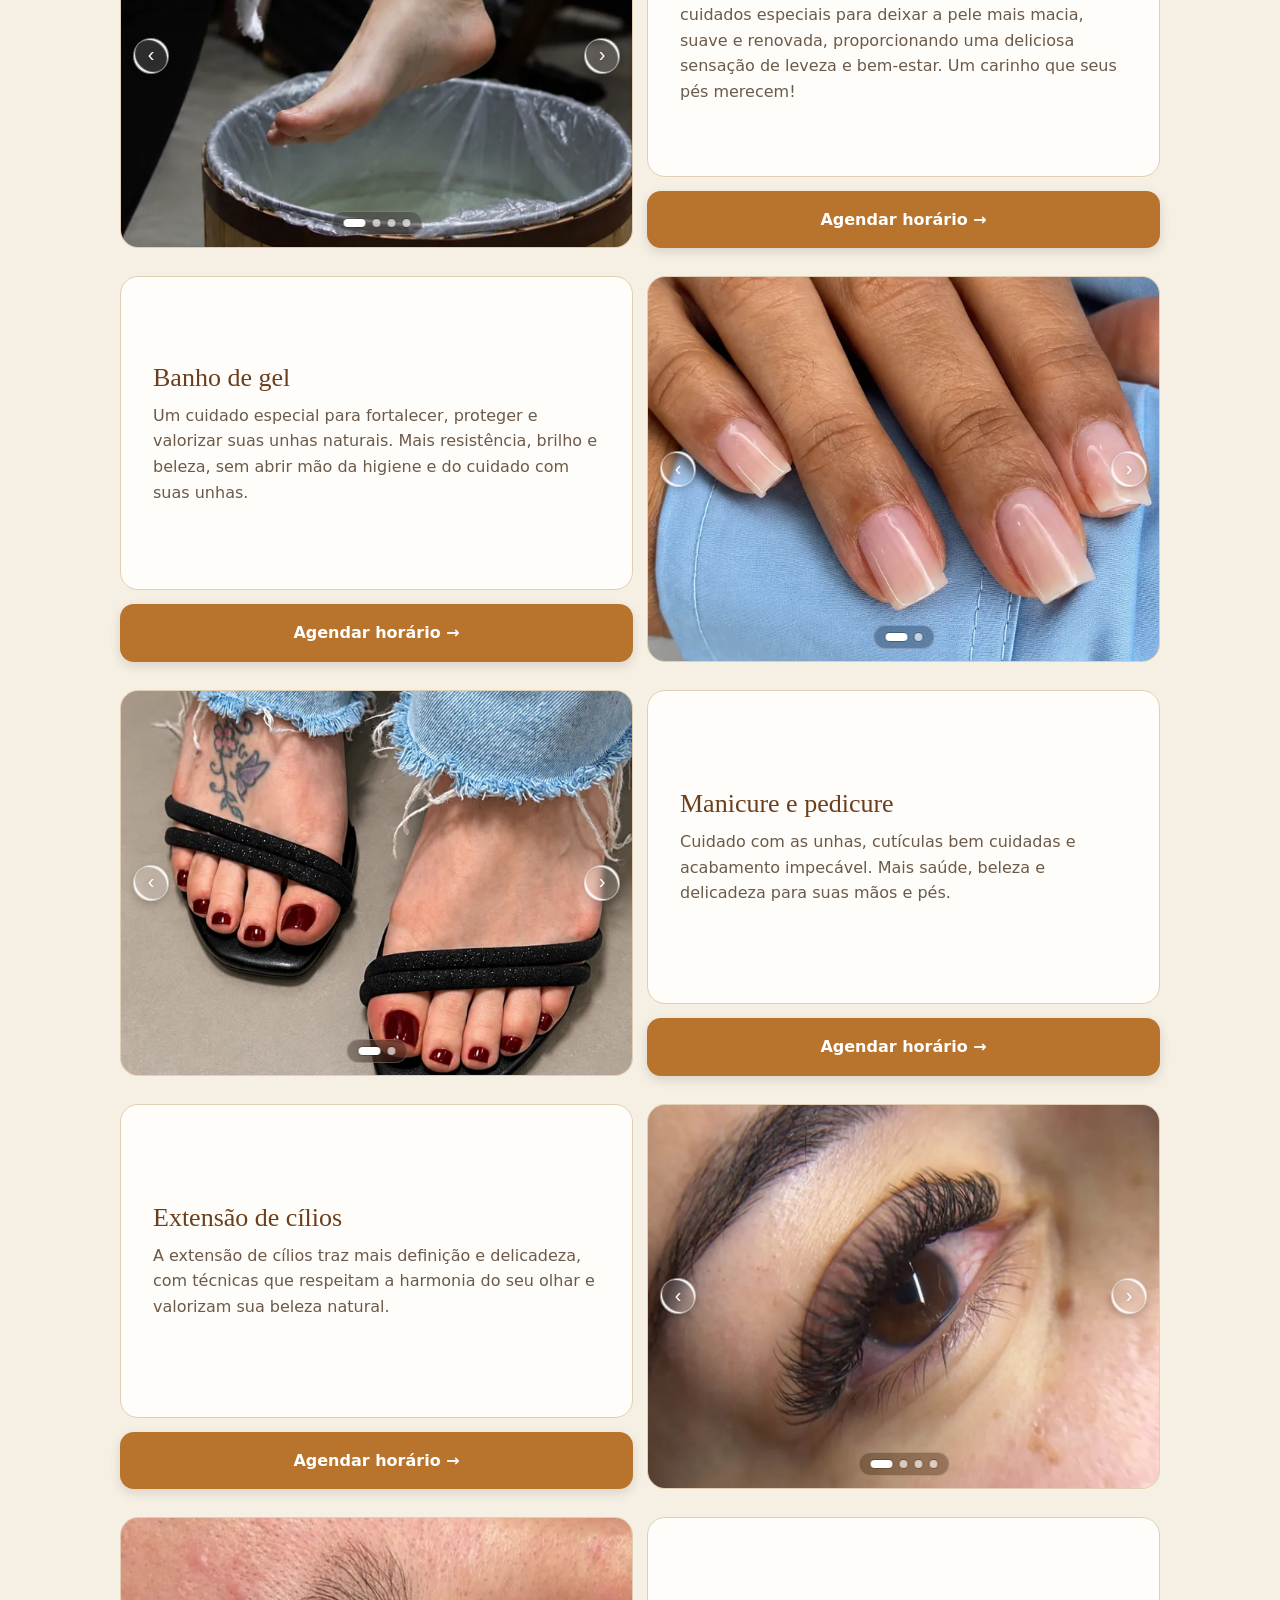
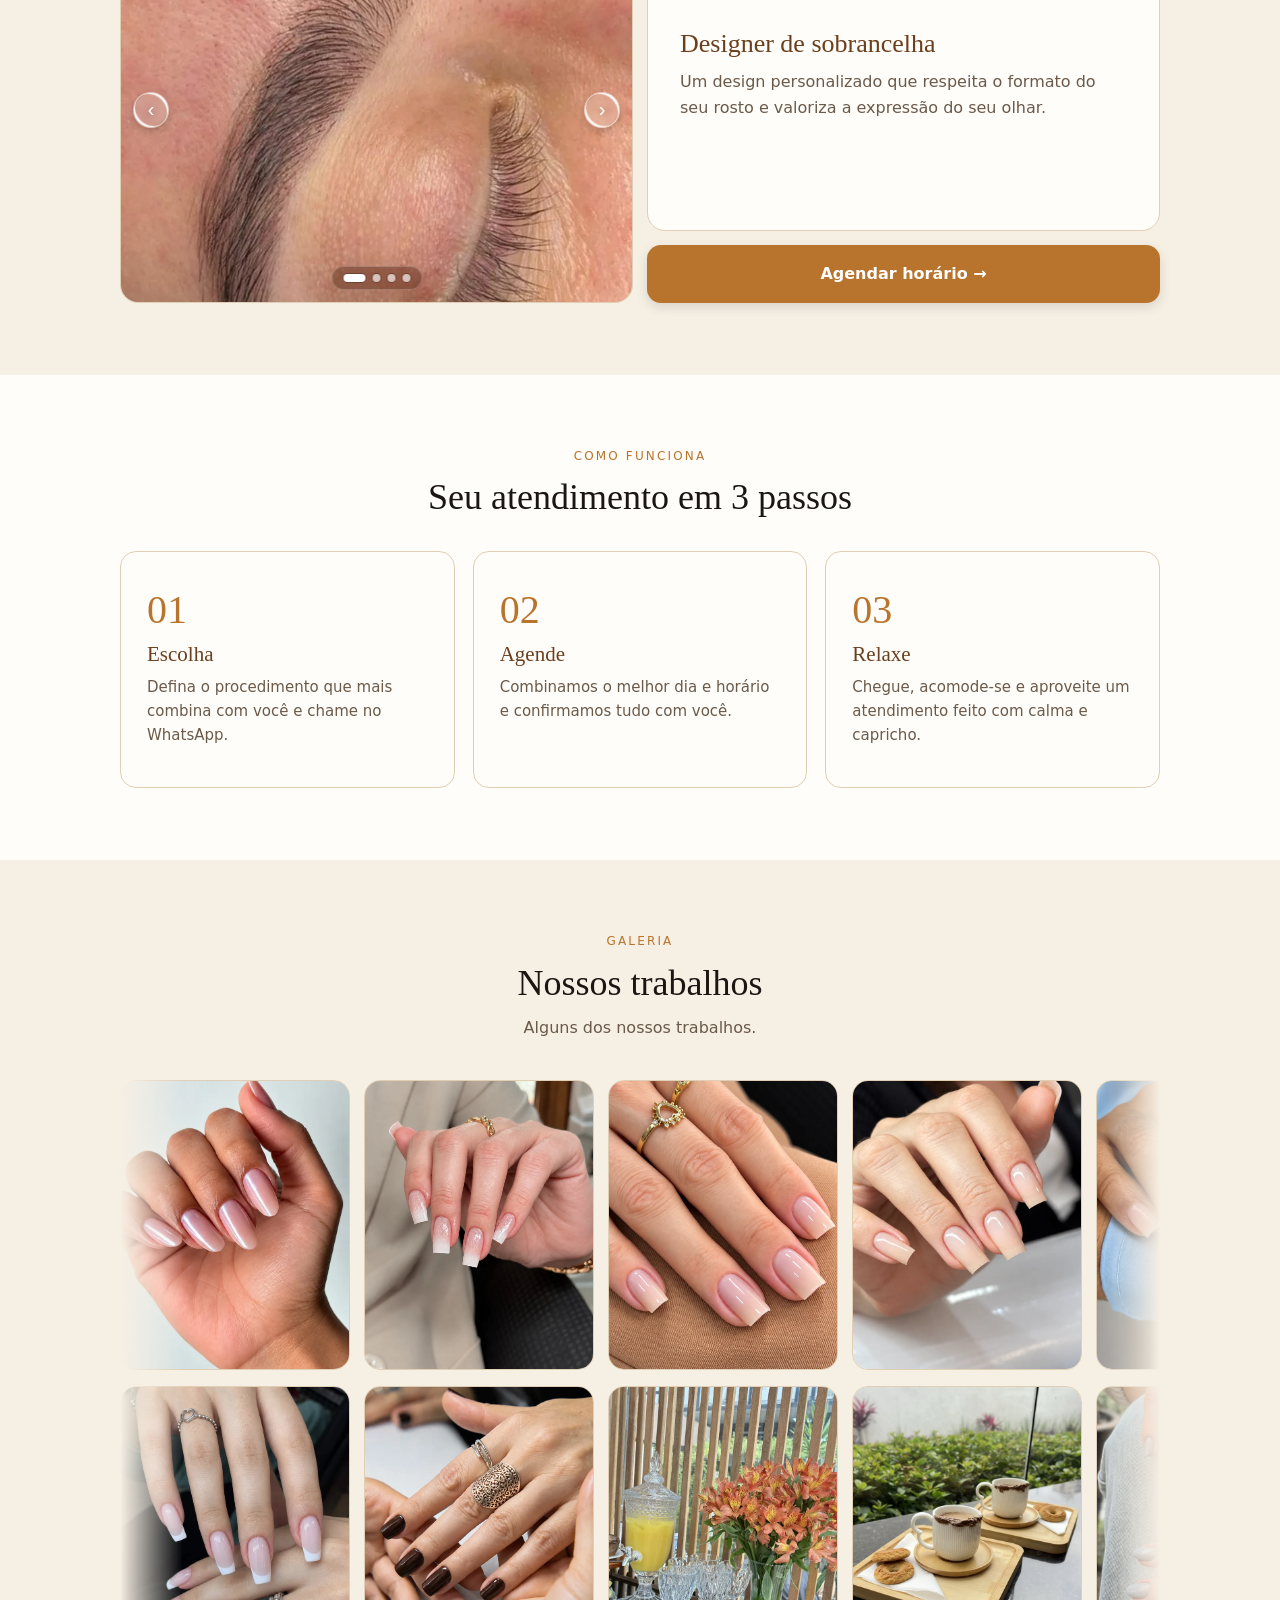
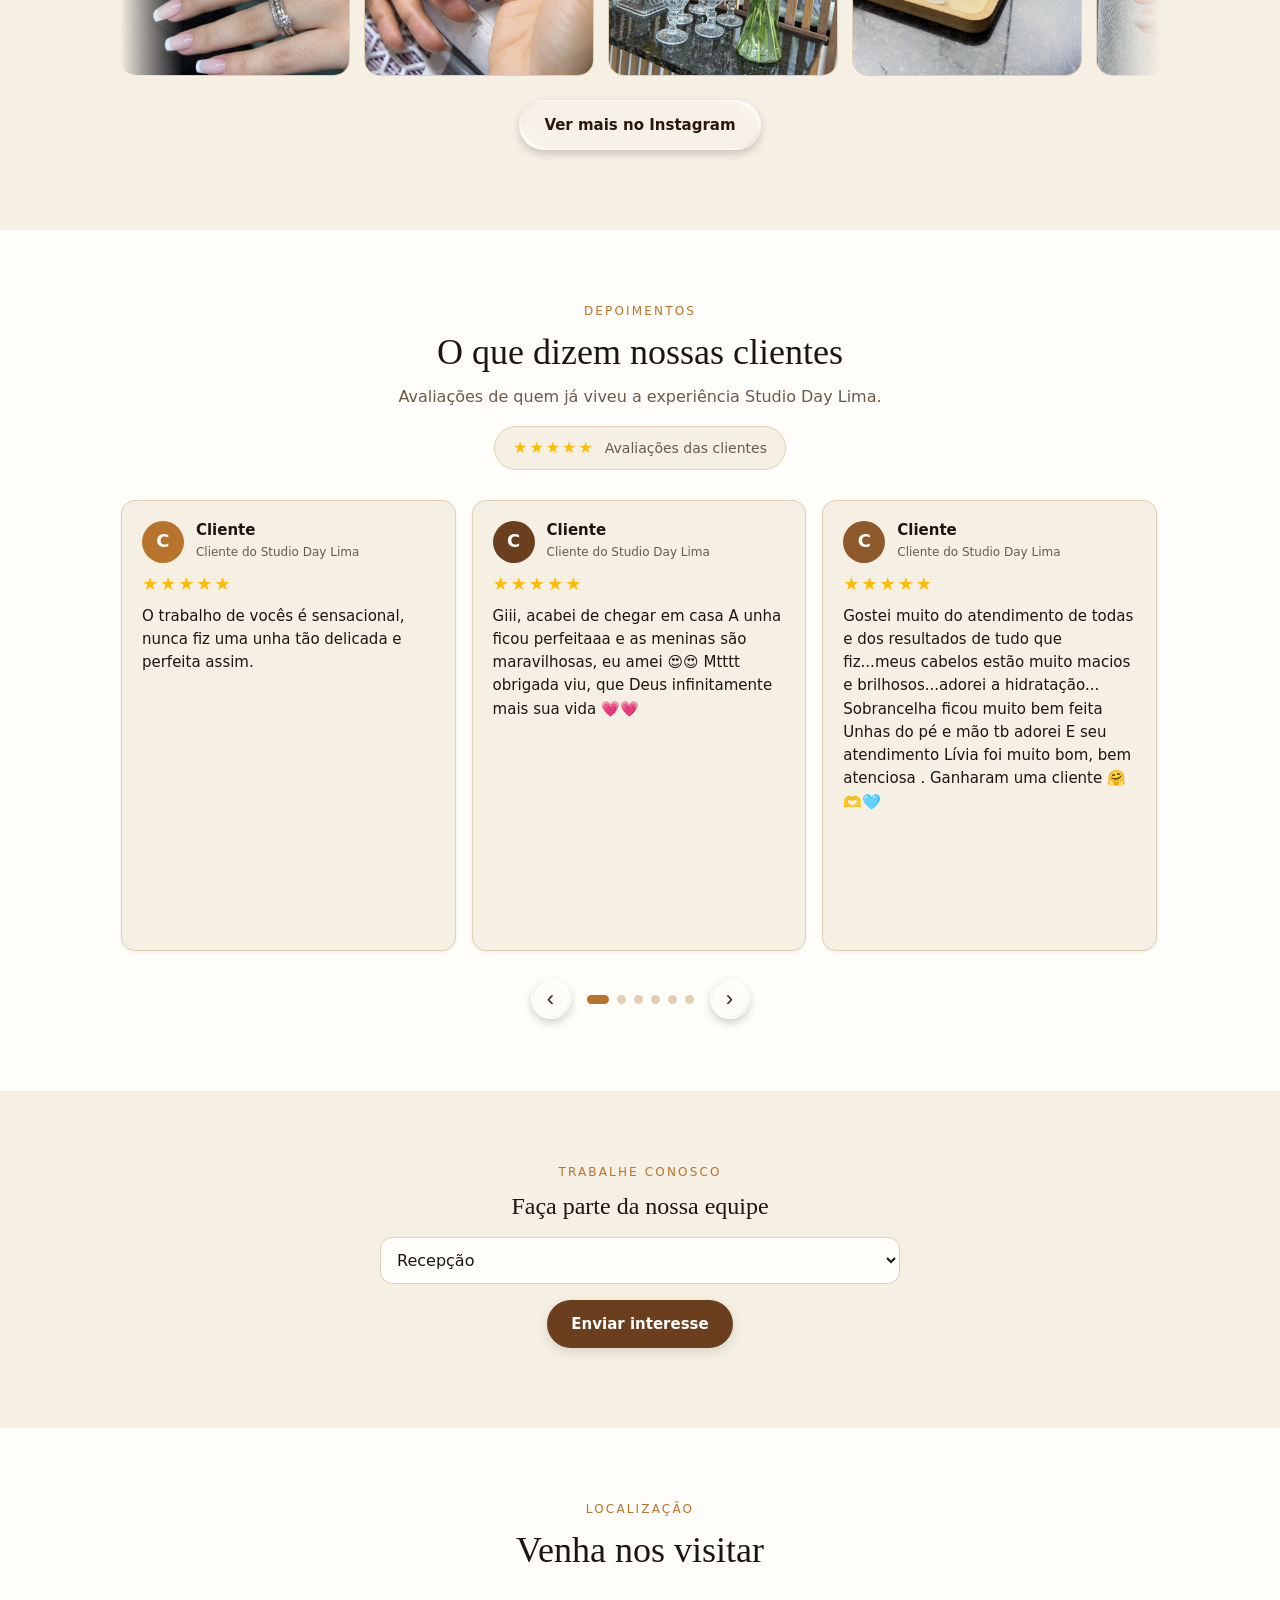
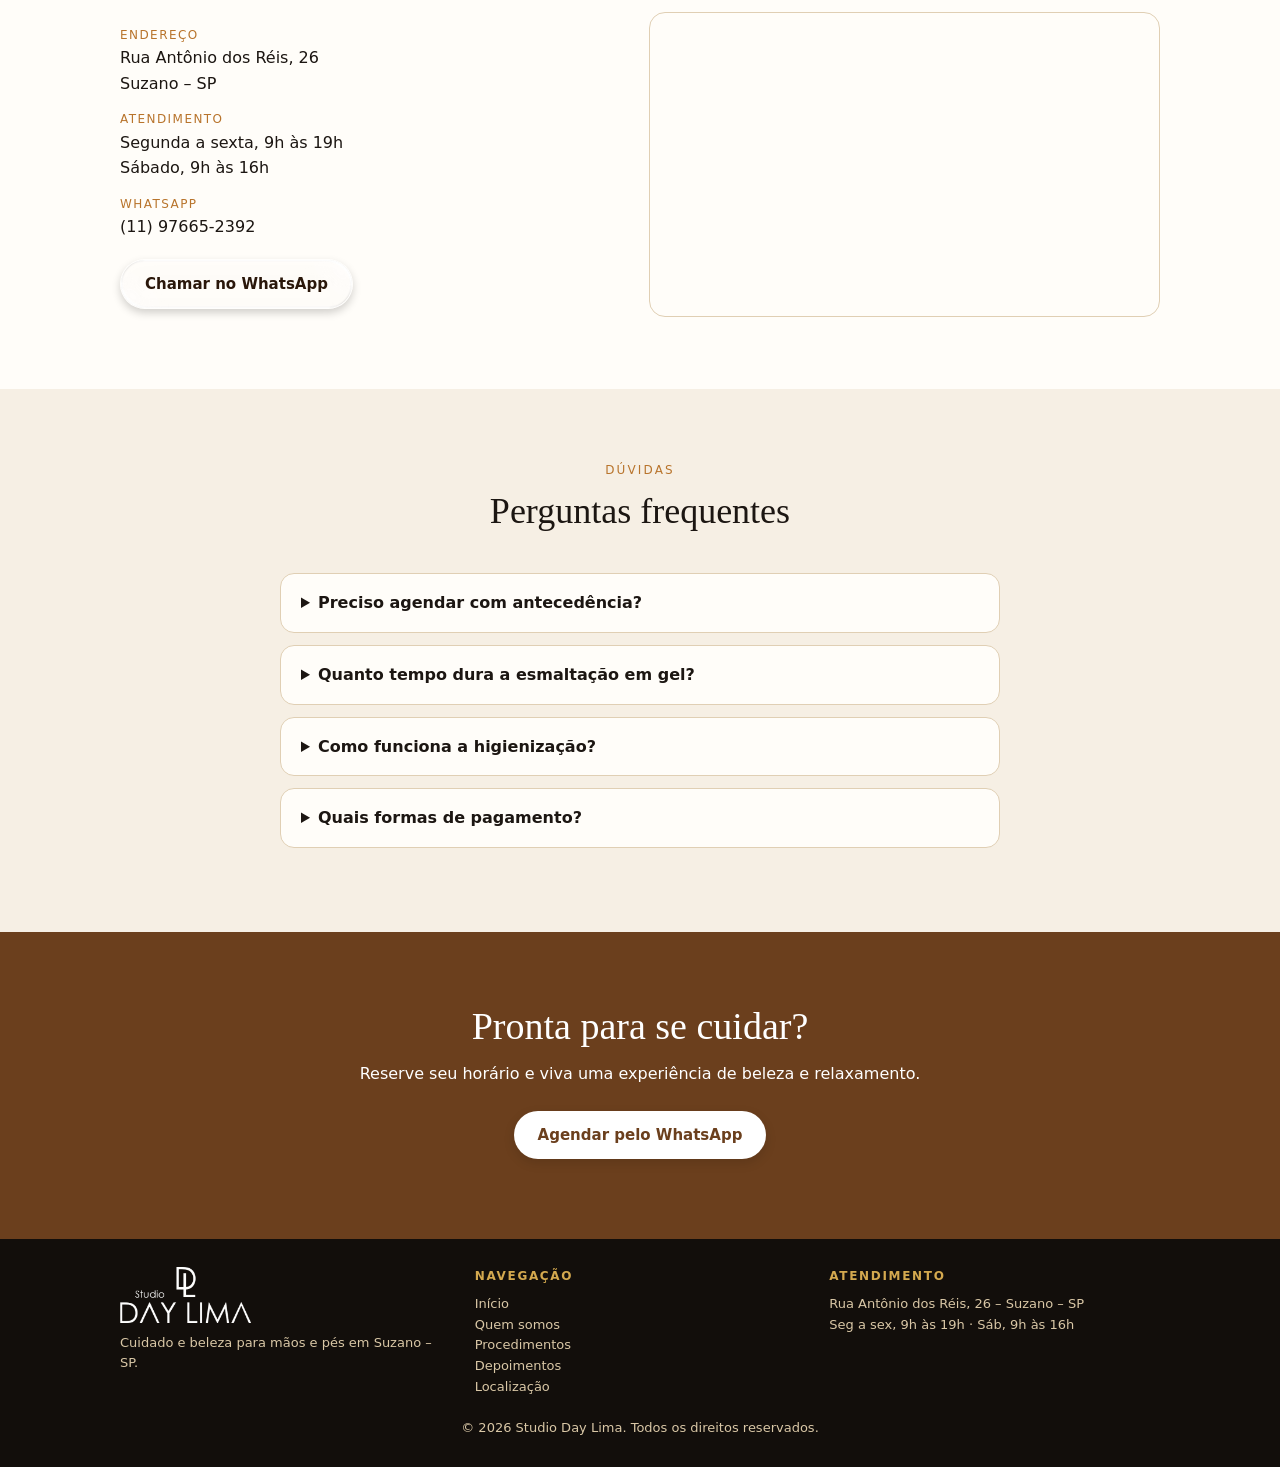
==== commit ce34e992: "Add files via upload" ====
--- a/index.html
+++ b/index.html
@@ -1,648 +1,823 @@
 <!DOCTYPE html>
 <html data-theme="light" lang="pt-BR">
-  <head>
-    <meta charset="utf-8"/>
-    <meta content="width=device-width, initial-scale=1, viewport-fit=cover" name="viewport"/>
-    <script>
-      document.documentElement.classList.add("js")
-    </script>
-    <link href="https://fonts.googleapis.com" rel="preconnect"/>
-    <link crossorigin href="https://fonts.gstatic.com" rel="preconnect"/>
-    <link href="https://fonts.googleapis.com/css2?family=Jost:wght@400;500&display=swap" rel="stylesheet"/>
-    <title>
-      Studio Day Lima – Esmalteria em Suzano
-    </title>
-    <link href="style.css" rel="stylesheet"/>
-  </head>
-  <body>
-    <header>
-      <div class="wrap">
-        <a class="logo" href="#inicio"><span class="wm" style="font-family:Jost,system-ui,sans-serif;white-space:nowrap" aria-label="Studio Day Lima"><span class="wm-s">Studio</span> <span class="wm-c">D<svg class="wm-a" viewBox="0 0 40 40" aria-hidden="true" style="display:inline-block;width:.78em;height:.72em;vertical-align:baseline;overflow:visible"><path d="M2 38 L20 3 L38 38" fill="none" stroke="currentColor" stroke-width="4.4" stroke-linejoin="miter"/></svg>Y LIM<svg class="wm-a" viewBox="0 0 40 40" aria-hidden="true" style="display:inline-block;width:.78em;height:.72em;vertical-align:baseline;overflow:visible"><path d="M2 38 L20 3 L38 38" fill="none" stroke="currentColor" stroke-width="4.4" stroke-linejoin="miter"/></svg></span></span></a>
-        <nav>
-          <a href="#sobre" aria-label="Quem somos" title="Quem somos"><svg class="nico" width="18" height="18" viewBox="0 0 24 24" fill="none" stroke="currentColor" stroke-width="1.8" stroke-linecap="round" stroke-linejoin="round" aria-hidden="true"><circle cx="12" cy="8" r="4"/><path d="M4 21c1.5-4 4.5-6 8-6s6.5 2 8 6"/></svg><span class="nlbl">Quem somos</span></a>
-          <a href="#servicos" aria-label="Procedimentos" title="Procedimentos"><svg class="nico" width="18" height="18" viewBox="0 0 24 24" fill="none" stroke="currentColor" stroke-width="1.8" stroke-linecap="round" stroke-linejoin="round" aria-hidden="true"><path d="M12 3l1.8 4.7L18.5 9.5l-4.7 1.8L12 16l-1.8-4.7L5.5 9.5l4.7-1.8z"/></svg><span class="nlbl">Procedimentos</span></a>
-          <a href="#depoimentos" aria-label="Depoimentos" title="Depoimentos"><svg class="nico" width="18" height="18" viewBox="0 0 24 24" fill="none" stroke="currentColor" stroke-width="1.8" stroke-linecap="round" stroke-linejoin="round" aria-hidden="true"><path d="M12 3.5l2.6 5.3 5.9.9-4.3 4.1 1 5.8L12 16.8l-5.2 2.8 1-5.8-4.3-4.1 5.9-.9z"/></svg><span class="nlbl">Depoimentos</span></a>
-          <a href="#localizacao" aria-label="Localização" title="Localização"><svg class="nico" width="18" height="18" viewBox="0 0 24 24" fill="none" stroke="currentColor" stroke-width="1.8" stroke-linecap="round" stroke-linejoin="round" aria-hidden="true"><path d="M12 21s7-6.2 7-11a7 7 0 1 0-14 0c0 4.8 7 11 7 11z"/><circle cx="12" cy="10" r="2.5"/></svg><span class="nlbl">Localização</span></a>
-          <a href="#trabalhe" aria-label="Trabalhe conosco" title="Trabalhe conosco"><svg class="nico" width="18" height="18" viewBox="0 0 24 24" fill="none" stroke="currentColor" stroke-width="1.8" stroke-linecap="round" stroke-linejoin="round" aria-hidden="true"><rect x="3" y="7" width="18" height="13" rx="2"/><path d="M9 7V5a2 2 0 0 1 2-2h2a2 2 0 0 1 2 2v2"/></svg><span class="nlbl">Trabalhe conosco</span></a>
-        <button aria-haspopup="dialog" class="hdr-search" data-search type="button"><svg width="20" height="20" viewBox="0 0 24 24" fill="none" stroke="currentColor" stroke-width="1.8" stroke-linecap="round" stroke-linejoin="round" aria-hidden="true"><circle cx="11" cy="11" r="7"/><path d="m20 20-3.5-3.5"/></svg><span class="hs-t">Buscar procedimentos e horários</span><kbd aria-hidden="true" class="kbd-hint">Ctrl K</kbd></button>
-        </nav>
-        <button aria-haspopup="dialog" aria-label="Buscar no site" class="sbtn" data-search type="button">
-          <svg width="20" height="20" viewBox="0 0 24 24" fill="none" stroke="currentColor" stroke-width="1.8" stroke-linecap="round" stroke-linejoin="round" aria-hidden="true"><circle cx="11" cy="11" r="7"/><path d="m20 20-3.5-3.5"/></svg>
+
+<head>
+  <meta charset="utf-8" />
+  <meta content="width=device-width, initial-scale=1, viewport-fit=cover" name="viewport" />
+  <script>
+    document.documentElement.classList.add("js")
+  </script>
+  <link href="https://fonts.googleapis.com" rel="preconnect" />
+  <link crossorigin href="https://fonts.gstatic.com" rel="preconnect" />
+  <link href="https://fonts.googleapis.com/css2?family=Jost:wght@400;500&display=swap" rel="stylesheet" />
+  <title>
+    Studio Day Lima – Esmalteria em Suzano
+  </title>
+  <link href="style.css" rel="stylesheet" />
+</head>
+
+<body>
+  <header>
+    <div class="wrap">
+      <a class="logo" href="#inicio" aria-label="Studio Day Lima"><img class="logo-img l-dark" src="img/logo-dark.png"
+          alt="Studio Day Lima" decoding="async" /><img class="logo-img l-light" src="img/logo-light.png" alt=""
+          aria-hidden="true" decoding="async" /></a>
+      <nav>
+        <a href="#sobre" aria-label="Quem somos" title="Quem somos"><svg class="nico" width="18" height="18"
+            viewBox="0 0 24 24" fill="none" stroke="currentColor" stroke-width="1.8" stroke-linecap="round"
+            stroke-linejoin="round" aria-hidden="true">
+            <circle cx="12" cy="8" r="4" />
+            <path d="M4 21c1.5-4 4.5-6 8-6s6.5 2 8 6" />
+          </svg><span class="nlbl">Quem somos</span></a>
+        <a href="#servicos" aria-label="Procedimentos" title="Procedimentos"><svg class="nico" width="18" height="18"
+            viewBox="0 0 24 24" fill="none" stroke="currentColor" stroke-width="1.8" stroke-linecap="round"
+            stroke-linejoin="round" aria-hidden="true">
+            <path d="M12 3l1.8 4.7L18.5 9.5l-4.7 1.8L12 16l-1.8-4.7L5.5 9.5l4.7-1.8z" />
+          </svg><span class="nlbl">Procedimentos</span></a>
+        <a href="#depoimentos" aria-label="Depoimentos" title="Depoimentos"><svg class="nico" width="18" height="18"
+            viewBox="0 0 24 24" fill="none" stroke="currentColor" stroke-width="1.8" stroke-linecap="round"
+            stroke-linejoin="round" aria-hidden="true">
+            <path d="M12 3.5l2.6 5.3 5.9.9-4.3 4.1 1 5.8L12 16.8l-5.2 2.8 1-5.8-4.3-4.1 5.9-.9z" />
+          </svg><span class="nlbl">Depoimentos</span></a>
+        <a href="#localizacao" aria-label="Localização" title="Localização"><svg class="nico" width="18" height="18"
+            viewBox="0 0 24 24" fill="none" stroke="currentColor" stroke-width="1.8" stroke-linecap="round"
+            stroke-linejoin="round" aria-hidden="true">
+            <path d="M12 21s7-6.2 7-11a7 7 0 1 0-14 0c0 4.8 7 11 7 11z" />
+            <circle cx="12" cy="10" r="2.5" />
+          </svg><span class="nlbl">Localização</span></a>
+        <a href="#trabalhe" aria-label="Trabalhe conosco" title="Trabalhe conosco"><svg class="nico" width="18"
+            height="18" viewBox="0 0 24 24" fill="none" stroke="currentColor" stroke-width="1.8" stroke-linecap="round"
+            stroke-linejoin="round" aria-hidden="true">
+            <rect x="3" y="7" width="18" height="13" rx="2" />
+            <path d="M9 7V5a2 2 0 0 1 2-2h2a2 2 0 0 1 2 2v2" />
+          </svg><span class="nlbl">Trabalhe conosco</span></a>
+        <button aria-haspopup="dialog" class="hdr-search" data-search type="button"><svg width="20" height="20"
+            viewBox="0 0 24 24" fill="none" stroke="currentColor" stroke-width="1.8" stroke-linecap="round"
+            stroke-linejoin="round" aria-hidden="true">
+            <circle cx="11" cy="11" r="7" />
+            <path d="m20 20-3.5-3.5" />
+          </svg><span class="hs-t">Buscar procedimentos e horários</span><kbd aria-hidden="true" class="kbd-hint">Ctrl
+            K</kbd></button>
+      </nav>
+      <button aria-haspopup="dialog" aria-label="Buscar no site" class="sbtn" data-search type="button">
+        <svg width="20" height="20" viewBox="0 0 24 24" fill="none" stroke="currentColor" stroke-width="1.8"
+          stroke-linecap="round" stroke-linejoin="round" aria-hidden="true">
+          <circle cx="11" cy="11" r="7" />
+          <path d="m20 20-3.5-3.5" />
+        </svg>
+      </button>
+      <a class="btn hdr-cta"
+        href="https://wa.me/5511976652392?text=Ol%C3%A1%21+Vim+do+site+e+quero+agendar+um+hor%C3%A1rio" rel="noopener"
+        target="_blank" aria-label="Agendar pelo WhatsApp"><svg class="ico" width="18" height="18" viewBox="0 0 24 24"
+          fill="none" stroke="currentColor" stroke-width="1.8" stroke-linecap="round" stroke-linejoin="round"
+          aria-hidden="true">
+          <path d="M21 11.5a8.5 8.5 0 0 1-12.6 7.4L3 20l1.2-4.6A8.5 8.5 0 1 1 21 11.5z" />
+        </svg><span class="lbl">Agendar</span></a>
+      <button aria-haspopup="dialog" class="hdr-search hdr-search-m" data-search type="button"><svg width="20"
+          height="20" viewBox="0 0 24 24" fill="none" stroke="currentColor" stroke-width="1.8" stroke-linecap="round"
+          stroke-linejoin="round" aria-hidden="true">
+          <circle cx="11" cy="11" r="7" />
+          <path d="m20 20-3.5-3.5" />
+        </svg><span class="hs-t">Buscar procedimentos e horários</span><kbd aria-hidden="true" class="kbd-hint">Ctrl
+          K</kbd></button>
+      <button aria-label="Alternar tema claro e escuro" class="tg" id="tg">
+        🌙
+      </button>
+      <button aria-expanded="false" aria-label="Abrir menu" class="hb" id="hb">
+        <span>
+        </span>
+        <span>
+        </span>
+        <span>
+        </span>
+      </button>
+    </div>
+  </header>
+  <section class="hero" id="inicio">
+    <div aria-hidden="true" class="hero-bg">
+      <img alt="" decoding="async" fetchpriority="high" src="img/hero-fachada.webp" />
+    </div>
+    <div class="wrap hero-in">
+      <div class="hero-copy">
+        <div class="hero-logo"><img class="hero-logo-img" src="img/logo-light.png" alt="Studio Day Lima"
+            decoding="async" /></div>
+        <h1 data-cms="hero.title">
+          Beleza em cada detalhe, carinho em cada experiência.
+        </h1>
+        <p class="hero-sub" data-cms="hero.text">
+          Mais do que um momento de beleza, o Studio Day Lima oferece uma experiência de cuidado, conforto e
+          acolhimento. Cada detalhe é pensado com carinho para que você se sinta especial em cada visita.
+        </p>
+      </div>
+      <div class="hero-dock">
+        <div class="chips">
+          <span class="chip" id="openNow">
+            <i aria-hidden="true" class="dot"></i>
+            <span data-cms="hours.chip">Seg a sex, 9h às 19h</span>
+          </span>
+        </div>
+      </div>
+    </div>
+  </section>
+  <section>
+    <div class="wrap">
+      <div class="grid">
+        <div class="card">
+          <h3 data-cms="values.0.title">
+            Qualidade
+          </h3>
+          <p data-cms="values.0.text">
+            Selecionamos cuidadosamente nossos produtos, priorizando a qualidade e o cuidado que sua beleza merece.
+          </p>
+        </div>
+        <div class="card">
+          <h3 data-cms="values.1.title">
+            Atenção
+          </h3>
+          <p data-cms="values.1.text">
+            Cada cliente é única. Por isso, dedicamos atenção a cada detalhe para oferecer um atendimento personalizado
+            e acolhedor.
+          </p>
+        </div>
+        <div class="card">
+          <h3 data-cms="values.2.title">
+            Conforto
+          </h3>
+          <p data-cms="values.2.text">
+            Preparamos cada espaço para que você desfrute de momentos de tranquilidade, conforto e bem-estar durante sua
+            experiência conosco.
+          </p>
+        </div>
+      </div>
+    </div>
+  </section>
+  <section class="about" id="sobre">
+    <div class="wrap">
+      <div class="car">
+        <div class="trk" id="trk">
+          <div>
+            <img alt="Café do Studio Day Lima" loading="lazy" src="img/sobre-01.webp" />
+          </div>
+          <div>
+            <img alt="Fachada do Studio Day Lima" loading="lazy" src="img/sobre-02.webp" />
+          </div>
+        </div>
+        <button aria-label="Foto anterior" class="ar l" id="pv">
+          ‹
         </button>
-        <a class="btn hdr-cta" href="https://wa.me/5511976652392?text=Ol%C3%A1%21+Vim+do+site+e+quero+agendar+um+hor%C3%A1rio" rel="noopener" target="_blank" aria-label="Agendar pelo WhatsApp"><svg class="ico" width="18" height="18" viewBox="0 0 24 24" fill="none" stroke="currentColor" stroke-width="1.8" stroke-linecap="round" stroke-linejoin="round" aria-hidden="true"><path d="M21 11.5a8.5 8.5 0 0 1-12.6 7.4L3 20l1.2-4.6A8.5 8.5 0 1 1 21 11.5z"/></svg><span class="lbl">Agendar</span></a>
-        <button aria-haspopup="dialog" class="hdr-search hdr-search-m" data-search type="button"><svg width="20" height="20" viewBox="0 0 24 24" fill="none" stroke="currentColor" stroke-width="1.8" stroke-linecap="round" stroke-linejoin="round" aria-hidden="true"><circle cx="11" cy="11" r="7"/><path d="m20 20-3.5-3.5"/></svg><span class="hs-t">Buscar procedimentos e horários</span><kbd aria-hidden="true" class="kbd-hint">Ctrl K</kbd></button>
-        <button aria-label="Alternar tema claro e escuro" class="tg" id="tg">
-          🌙
+        <button aria-label="Próxima foto" class="ar r" id="nx">
+          ›
         </button>
-        <button aria-expanded="false" aria-label="Abrir menu" class="hb" id="hb">
-          <span>
+        <div class="dots" id="dots">
+        </div>
+      </div>
+      <div>
+        <div class="eyebrow">
+          Sobre nós
+        </div>
+        <h2 data-cms="about.title">
+          Mais que beleza, um momento para você.
+        </h2>
+        <p data-cms="about.paragraphs.0">
+          O Studio Day Lima nasceu com o propósito de oferecer em Suzano uma experiência de beleza que vai além da
+          estética: um momento de cuidado, conforto e bem-estar.
+        </p>
+        <p data-cms="about.paragraphs.1">
+          Nossa equipe é formada por profissionais dedicadas, que valorizam cada detalhe, desde a higiene e a qualidade
+          dos serviços até o atendimento personalizado. Queremos que cada cliente se sinta acolhida, confiante e
+          especial.
+        </p>
+        <p data-cms="about.paragraphs.2">
+          Aqui, sua beleza é valorizada com carinho, dedicação e excelência. Mais do que cuidar de você por fora,
+          queremos proporcionar uma experiência que faça você se sentir bem por inteiro.
+        </p>
+      </div>
+    </div>
+  </section>
+  <section id="servicos">
+    <div class="wrap">
+      <div class="sec-h">
+        <div class="eyebrow">
+          Serviços
+        </div>
+        <h2>
+          Conheça nossos procedimentos
+        </h2>
+        <p>
+          Escolha o seu e agende direto pelo WhatsApp.
+        </p>
+      </div>
+      <div class="svs">
+        <article class="sv">
+          <div aria-label="Fotos de Unhas de gel" class="sv-ph">
+            <div class="sv-s on">
+              <img alt="Unhas de gel 1" loading="lazy" src="img/unhas-gel-01.webp" />
+            </div>
+            <div class="sv-s">
+              <img alt="Unhas de gel 2" loading="lazy" src="img/unhas-gel-02.webp" />
+            </div>
+            <div class="sv-s">
+              <img alt="Unhas de gel 3" loading="lazy" src="img/unhas-gel-03.webp" />
+            </div>
+            <div class="sv-s">
+              <img alt="Unhas de gel 4" loading="lazy" src="img/unhas-gel-04.webp" />
+            </div>
+            <button aria-label="Foto anterior" class="ar l" type="button">‹</button><button aria-label="Próxima foto"
+              class="ar r" type="button">›</button>
+            <div class="sv-dots">
+            </div>
+          </div>
+          <div class="sv-d">
+            <h3>
+              Alongamento (de gel ou com gel)
+            </h3>
+            <p>
+              Alongamento que une beleza, resistência e naturalidade, com o formato e acabamento que combinam com você.
+            </p>
+          </div>
+          <a class="sv-b"
+            href="https://wa.me/5511976652392?text=Ol%C3%A1%2C+tudo+bem%3F+Vim+do+site%2C+gostaria+de+agendar+um+hor%C3%A1rio+para+Alongamento+(de+gel+ou+com+gel)."
+            rel="noopener" target="_blank">
+            Agendar horário →
+          </a>
+        </article>
+        <article class="sv rev">
+          <div aria-label="Fotos de Esmaltação em gel" class="sv-ph">
+            <div class="sv-s on">
+              <img alt="Esmaltação em gel 1" loading="lazy" src="img/esmaltacao-01.webp" />
+            </div>
+            <div class="sv-s">
+              <img alt="Esmaltação em gel 2" loading="lazy" src="img/esmaltacao-02.webp" />
+            </div>
+            <div class="sv-s"><img alt="Esmaltação em gel 3" loading="lazy" src="img/esmaltacao-03.webp" /></div>
+            <button aria-label="Foto anterior" class="ar l" type="button">‹</button><button aria-label="Próxima foto"
+              class="ar r" type="button">›</button>
+            <div class="sv-dots">
+            </div>
+          </div>
+          <div class="sv-d">
+            <h3>
+              Esmaltação em gel
+            </h3>
+            <p>
+              A esmaltação em gel valoriza suas unhas naturais com brilho intenso e acabamento impecável. Com a
+              preparação adequada e atenção à saúde das unhas, você conquista mãos elegantes, bem cuidadas e lindas por
+              muito mais tempo.
+            </p>
+          </div>
+          <a class="sv-b"
+            href="https://wa.me/5511976652392?text=Ol%C3%A1%2C+tudo+bem%3F+Vim+do+site%2C+gostaria+de+agendar+um+hor%C3%A1rio+para+Esmalta%C3%A7%C3%A3o+em+Gel."
+            rel="noopener" target="_blank">
+            Agendar horário →
+          </a>
+        </article>
+        <article class="sv">
+          <div aria-label="Fotos de Spa dos pés" class="sv-ph">
+            <div class="sv-s on">
+              <img alt="Spa dos pés 1" loading="lazy" src="img/spa-01.webp" />
+            </div>
+            <div class="sv-s">
+              <img alt="Spa dos pés 2" loading="lazy" src="img/spa-02.webp" />
+            </div>
+            <div class="sv-s">
+              <img alt="Spa dos pés 3" loading="lazy" src="img/spa-03.webp" />
+            </div>
+            <div class="sv-s">
+              <img alt="Spa dos pés 4" loading="lazy" src="img/spa-04.webp" />
+            </div>
+            <button aria-label="Foto anterior" class="ar l" type="button">‹</button><button aria-label="Próxima foto"
+              class="ar r" type="button">›</button>
+            <div class="sv-dots">
+            </div>
+          </div>
+          <div class="sv-d">
+            <h3>
+              Spa dos pés
+            </h3>
+            <p>
+              O Spa dos Pés combina hidratação, esfoliação e cuidados especiais para deixar a pele mais macia, suave e
+              renovada, proporcionando uma deliciosa sensação de leveza e bem-estar. Um carinho que seus pés merecem!
+            </p>
+          </div>
+          <a class="sv-b"
+            href="https://wa.me/5511976652392?text=Ol%C3%A1%2C+tudo+bem%3F+Vim+do+site%2C+gostaria+de+agendar+um+hor%C3%A1rio+para+Spa+dos+P%C3%A9s."
+            rel="noopener" target="_blank">
+            Agendar horário →
+          </a>
+        </article>
+        <article class="sv rev">
+          <div aria-label="Fotos de Banho de gel" class="sv-ph">
+            <div class="sv-s on">
+              <img alt="Banho de gel 1" loading="lazy" src="img/banho-01.webp" />
+            </div>
+            <div class="sv-s">
+              <img alt="Banho de gel 2" loading="lazy" src="img/banho-02.webp" />
+            </div>
+            <button aria-label="Foto anterior" class="ar l" type="button">‹</button><button aria-label="Próxima foto"
+              class="ar r" type="button">›</button>
+            <div class="sv-dots">
+            </div>
+          </div>
+          <div class="sv-d">
+            <h3>
+              Banho de gel
+            </h3>
+            <p>
+              Um cuidado especial para fortalecer, proteger e valorizar suas unhas naturais. Mais resistência, brilho e
+              beleza, sem abrir mão da higiene e do cuidado com suas unhas.
+            </p>
+          </div>
+          <a class="sv-b"
+            href="https://wa.me/5511976652392?text=Ol%C3%A1%2C+tudo+bem%3F+Vim+do+site%2C+gostaria+de+agendar+um+hor%C3%A1rio+para+Banho+de+Gel."
+            rel="noopener" target="_blank">
+            Agendar horário →
+          </a>
+        </article>
+        <article class="sv">
+          <div aria-label="Fotos de Manicure e pedicure" class="sv-ph">
+            <div class="sv-s on">
+              <img alt="Manicure e pedicure 1" loading="lazy" src="img/manicure-01.webp" />
+            </div>
+            <div class="sv-s">
+              <img alt="Manicure e pedicure 2" loading="lazy" src="img/manicure-02.webp" />
+            </div>
+            <button aria-label="Foto anterior" class="ar l" type="button">‹</button><button aria-label="Próxima foto"
+              class="ar r" type="button">›</button>
+            <div class="sv-dots">
+            </div>
+          </div>
+          <div class="sv-d">
+            <h3>
+              Manicure e pedicure
+            </h3>
+            <p>
+              Cuidado com as unhas, cutículas bem cuidadas e acabamento impecável. Mais saúde, beleza e delicadeza para
+              suas mãos e pés.
+            </p>
+          </div>
+          <a class="sv-b"
+            href="https://wa.me/5511976652392?text=Ol%C3%A1%2C+tudo+bem%3F+Vim+do+site%2C+gostaria+de+agendar+um+hor%C3%A1rio+para+Manicure+e+Pedicure."
+            rel="noopener" target="_blank">
+            Agendar horário →
+          </a>
+        </article>
+        <article class="sv rev">
+          <div aria-label="Fotos de Extensão de cílios" class="sv-ph">
+            <div class="sv-s on">
+              <img alt="Extensão de cílios 1" loading="lazy" src="img/cilios-01.webp" />
+            </div>
+            <div class="sv-s">
+              <img alt="Extensão de cílios 2" loading="lazy" src="img/cilios-02.webp" />
+            </div>
+            <div class="sv-s">
+              <img alt="Extensão de cílios 3" loading="lazy" src="img/cilios-03.webp" />
+            </div>
+            <div class="sv-s">
+              <img alt="Extensão de cílios 4" loading="lazy" src="img/cilios-04.webp" />
+            </div>
+            <button aria-label="Foto anterior" class="ar l" type="button">‹</button><button aria-label="Próxima foto"
+              class="ar r" type="button">›</button>
+            <div class="sv-dots">
+            </div>
+          </div>
+          <div class="sv-d">
+            <h3>
+              Extensão de cílios
+            </h3>
+            <p>
+              A extensão de cílios traz mais definição e delicadeza, com técnicas que respeitam a harmonia do seu olhar
+              e valorizam sua beleza natural.
+            </p>
+          </div>
+          <a class="sv-b"
+            href="https://wa.me/5511976652392?text=Ol%C3%A1%2C+tudo+bem%3F+Vim+do+site%2C+gostaria+de+agendar+um+hor%C3%A1rio+para+Extens%C3%A3o+de+C%C3%ADlios."
+            rel="noopener" target="_blank">
+            Agendar horário →
+          </a>
+        </article>
+        <article class="sv">
+          <div aria-label="Fotos de Designer de sobrancelha" class="sv-ph">
+            <div class="sv-s on">
+              <img alt="Designer de sobrancelha 1" loading="lazy" src="img/sobrancelha-01.webp" />
+            </div>
+            <div class="sv-s">
+              <img alt="Designer de sobrancelha 2" loading="lazy" src="img/sobrancelha-02.webp" />
+            </div>
+            <div class="sv-s">
+              <img alt="Designer de sobrancelha 3" loading="lazy" src="img/sobrancelha-03.webp" />
+            </div>
+            <div class="sv-s">
+              <img alt="Designer de sobrancelha 4" loading="lazy" src="img/sobrancelha-04.webp" />
+            </div>
+            <button aria-label="Foto anterior" class="ar l" type="button">‹</button><button aria-label="Próxima foto"
+              class="ar r" type="button">›</button>
+            <div class="sv-dots">
+            </div>
+          </div>
+          <div class="sv-d">
+            <h3>
+              Designer de sobrancelha
+            </h3>
+            <p>
+              Um design personalizado que respeita o formato do seu rosto e valoriza a expressão do seu olhar.
+            </p>
+          </div>
+          <a class="sv-b"
+            href="https://wa.me/5511976652392?text=Ol%C3%A1%2C+tudo+bem%3F+Vim+do+site%2C+gostaria+de+agendar+um+hor%C3%A1rio+para+Designer+de+Sobrancelha."
+            rel="noopener" target="_blank">
+            Agendar horário →
+          </a>
+        </article>
+      </div>
+    </div>
+  </section>
+  <section class="about">
+    <div class="wrap" style="display:block;text-align:center">
+      <div class="eyebrow">
+        Como funciona
+      </div>
+      <h2 style="margin-bottom:32px">
+        Seu atendimento em 3 passos
+      </h2>
+      <div class="grid steps" style="text-align:left">
+        <div class="card">
+          <div class="n">
+            01
+          </div>
+          <h3>
+            Escolha
+          </h3>
+          <p>
+            Defina o procedimento que mais combina com você e chame no WhatsApp.
+          </p>
+        </div>
+        <div class="card">
+          <div class="n">
+            02
+          </div>
+          <h3>
+            Agende
+          </h3>
+          <p>
+            Combinamos o melhor dia e horário e confirmamos tudo com você.
+          </p>
+        </div>
+        <div class="card">
+          <div class="n">
+            03
+          </div>
+          <h3>
+            Relaxe
+          </h3>
+          <p>
+            Chegue, acomode-se e aproveite um atendimento feito com calma e capricho.
+          </p>
+        </div>
+      </div>
+    </div>
+  </section>
+  <section id="galeria">
+    <div class="wrap">
+      <div class="sec-h">
+        <div class="eyebrow">
+          Galeria
+        </div>
+        <h2>
+          Nossos trabalhos
+        </h2>
+        <p>
+          Alguns dos nossos trabalhos.
+        </p>
+      </div>
+      <div class="gal-rows">
+        <div class="gal-row to-left" tabindex="0">
+          <div class="gal-track">
+            <div class="gal-set"><img alt="Trabalho do salão 1" data-full="img/galeria-01.webp" loading="lazy"
+                src="img/galeria-01.webp" /><img alt="Trabalho do salão 2" data-full="img/galeria-02.webp"
+                loading="lazy" src="img/galeria-02.webp" /><img alt="Trabalho do salão 3"
+                data-full="img/galeria-03.webp" loading="lazy" src="img/galeria-03.webp" /><img
+                alt="Trabalho do salão 4" data-full="img/galeria-04.webp" loading="lazy"
+                src="img/galeria-04.webp" /><img alt="Trabalho do salão 5" data-full="img/galeria-05.webp"
+                loading="lazy" src="img/galeria-05.webp" /><img alt="Trabalho do salão 6"
+                data-full="img/galeria-06.webp" loading="lazy" src="img/galeria-06.webp" /></div>
+            <div class="gal-set"><img alt="Trabalho do salão 1" data-full="img/galeria-01.webp" loading="lazy"
+                src="img/galeria-01.webp" /><img alt="Trabalho do salão 2" data-full="img/galeria-02.webp"
+                loading="lazy" src="img/galeria-02.webp" /><img alt="Trabalho do salão 3"
+                data-full="img/galeria-03.webp" loading="lazy" src="img/galeria-03.webp" /><img
+                alt="Trabalho do salão 4" data-full="img/galeria-04.webp" loading="lazy"
+                src="img/galeria-04.webp" /><img alt="Trabalho do salão 5" data-full="img/galeria-05.webp"
+                loading="lazy" src="img/galeria-05.webp" /><img alt="Trabalho do salão 6"
+                data-full="img/galeria-06.webp" loading="lazy" src="img/galeria-06.webp" /></div>
+            <div class="gal-set"><img alt="Trabalho do salão 1" data-full="img/galeria-01.webp" loading="lazy"
+                src="img/galeria-01.webp" /><img alt="Trabalho do salão 2" data-full="img/galeria-02.webp"
+                loading="lazy" src="img/galeria-02.webp" /><img alt="Trabalho do salão 3"
+                data-full="img/galeria-03.webp" loading="lazy" src="img/galeria-03.webp" /><img
+                alt="Trabalho do salão 4" data-full="img/galeria-04.webp" loading="lazy"
+                src="img/galeria-04.webp" /><img alt="Trabalho do salão 5" data-full="img/galeria-05.webp"
+                loading="lazy" src="img/galeria-05.webp" /><img alt="Trabalho do salão 6"
+                data-full="img/galeria-06.webp" loading="lazy" src="img/galeria-06.webp" /></div>
+            <div class="gal-set"><img alt="Trabalho do salão 1" data-full="img/galeria-01.webp" loading="lazy"
+                src="img/galeria-01.webp" /><img alt="Trabalho do salão 2" data-full="img/galeria-02.webp"
+                loading="lazy" src="img/galeria-02.webp" /><img alt="Trabalho do salão 3"
+                data-full="img/galeria-03.webp" loading="lazy" src="img/galeria-03.webp" /><img
+                alt="Trabalho do salão 4" data-full="img/galeria-04.webp" loading="lazy"
+                src="img/galeria-04.webp" /><img alt="Trabalho do salão 5" data-full="img/galeria-05.webp"
+                loading="lazy" src="img/galeria-05.webp" /><img alt="Trabalho do salão 6"
+                data-full="img/galeria-06.webp" loading="lazy" src="img/galeria-06.webp" /></div>
+          </div>
+        </div>
+        <div class="gal-row to-right" tabindex="0">
+          <div class="gal-track">
+            <div class="gal-set"><img alt="Trabalho do salão 7" data-full="img/galeria-07.webp" loading="lazy"
+                src="img/galeria-07.webp" /><img alt="Trabalho do salão 8" data-full="img/galeria-08.webp"
+                loading="lazy" src="img/galeria-08.webp" /><img alt="Trabalho do salão 9"
+                data-full="img/galeria-09.webp" loading="lazy" src="img/galeria-09.webp" /><img
+                alt="Trabalho do salão 10" data-full="img/galeria-10.webp" loading="lazy"
+                src="img/galeria-10.webp" /><img alt="Esmaltação em gel" data-full="img/esmaltacao-03.webp"
+                loading="lazy" src="img/esmaltacao-03.webp" /></div>
+            <div class="gal-set"><img alt="Trabalho do salão 7" data-full="img/galeria-07.webp" loading="lazy"
+                src="img/galeria-07.webp" /><img alt="Trabalho do salão 8" data-full="img/galeria-08.webp"
+                loading="lazy" src="img/galeria-08.webp" /><img alt="Trabalho do salão 9"
+                data-full="img/galeria-09.webp" loading="lazy" src="img/galeria-09.webp" /><img
+                alt="Trabalho do salão 10" data-full="img/galeria-10.webp" loading="lazy"
+                src="img/galeria-10.webp" /><img alt="Esmaltação em gel" data-full="img/esmaltacao-03.webp"
+                loading="lazy" src="img/esmaltacao-03.webp" /></div>
+            <div class="gal-set"><img alt="Trabalho do salão 7" data-full="img/galeria-07.webp" loading="lazy"
+                src="img/galeria-07.webp" /><img alt="Trabalho do salão 8" data-full="img/galeria-08.webp"
+                loading="lazy" src="img/galeria-08.webp" /><img alt="Trabalho do salão 9"
+                data-full="img/galeria-09.webp" loading="lazy" src="img/galeria-09.webp" /><img
+                alt="Trabalho do salão 10" data-full="img/galeria-10.webp" loading="lazy"
+                src="img/galeria-10.webp" /><img alt="Esmaltação em gel" data-full="img/esmaltacao-03.webp"
+                loading="lazy" src="img/esmaltacao-03.webp" /></div>
+            <div class="gal-set"><img alt="Trabalho do salão 7" data-full="img/galeria-07.webp" loading="lazy"
+                src="img/galeria-07.webp" /><img alt="Trabalho do salão 8" data-full="img/galeria-08.webp"
+                loading="lazy" src="img/galeria-08.webp" /><img alt="Trabalho do salão 9"
+                data-full="img/galeria-09.webp" loading="lazy" src="img/galeria-09.webp" /><img
+                alt="Trabalho do salão 10" data-full="img/galeria-10.webp" loading="lazy"
+                src="img/galeria-10.webp" /><img alt="Esmaltação em gel" data-full="img/esmaltacao-03.webp"
+                loading="lazy" src="img/esmaltacao-03.webp" /></div>
+          </div>
+        </div>
+      </div>
+      <p style="text-align:center;margin-top:24px">
+        <a class="btn o" href="https://instagram.com/" rel="noopener" target="_blank">
+          Ver mais no Instagram
+        </a>
+      </p>
+    </div>
+  </section>
+  <section class="rv" id="depoimentos">
+    <div class="wrap">
+      <div class="sec-h">
+        <div class="eyebrow">
+          Depoimentos
+        </div>
+        <h2>
+          O que dizem nossas clientes
+        </h2>
+        <p>
+          Avaliações de quem já viveu a experiência Studio Day Lima.
+        </p>
+        <div class="rv-sum">
+          <span aria-hidden="true" class="st">
+            ★★★★★
           </span>
           <span>
+            Avaliações das clientes
           </span>
-          <span>
-          </span>
-        </button>
-      </div>
-    </header>
-    <section class="hero" id="inicio">
-      <div aria-hidden="true" class="hero-bg">
-        <img alt="" decoding="async" fetchpriority="high" src="img/hero-fachada.webp"/>
-      </div>
-      <div class="wrap hero-in">
-        <div class="hero-copy">
-          <div class="hero-logo"><span class="wm" style="font-family:Jost,system-ui,sans-serif;white-space:nowrap" data-logo="hero" aria-label="Studio Day Lima"><span class="wm-s">Studio</span> <span class="wm-c">D<svg class="wm-a" viewBox="0 0 40 40" aria-hidden="true" style="display:inline-block;width:.78em;height:.72em;vertical-align:baseline;overflow:visible"><path d="M2 38 L20 3 L38 38" fill="none" stroke="currentColor" stroke-width="4.4" stroke-linejoin="miter"/></svg>Y LIM<svg class="wm-a" viewBox="0 0 40 40" aria-hidden="true" style="display:inline-block;width:.78em;height:.72em;vertical-align:baseline;overflow:visible"><path d="M2 38 L20 3 L38 38" fill="none" stroke="currentColor" stroke-width="4.4" stroke-linejoin="miter"/></svg></span></span></div>
-          <h1 data-cms="hero.title">
-            Beleza em cada detalhe, carinho em cada experiência.
-          </h1>
-          <p class="hero-sub" data-cms="hero.text">
-            Mais do que um momento de beleza, o Studio Day Lima oferece uma experiência de cuidado, conforto e acolhimento. Cada detalhe é pensado com carinho para que você se sinta especial em cada visita.
-          </p>
-        </div>
-        <div class="hero-dock">
-          <div class="chips">
-            <span class="chip" id="openNow">
-              <i aria-hidden="true" class="dot"></i>
-              <span data-cms="hours.chip">Seg a sex, 9h às 19h</span>
-            </span>
-          </div>
-        </div>
-      </div>
-    </section>
-    <section>
-      <div class="wrap">
-        <div class="grid">
-          <div class="card">
-            <h3 data-cms="values.0.title">
-              Qualidade
-            </h3>
-            <p data-cms="values.0.text">
-              Selecionamos cuidadosamente nossos produtos, priorizando a qualidade e o cuidado que sua beleza merece.
-            </p>
-          </div>
-          <div class="card">
-            <h3 data-cms="values.1.title">
-              Atenção
-            </h3>
-            <p data-cms="values.1.text">
-              Cada cliente é única. Por isso, dedicamos atenção a cada detalhe para oferecer um atendimento personalizado e acolhedor.
-            </p>
-          </div>
-          <div class="card">
-            <h3 data-cms="values.2.title">
-              Conforto
-            </h3>
-            <p data-cms="values.2.text">
-              Preparamos cada espaço para que você desfrute de momentos de tranquilidade, conforto e bem-estar durante sua experiência conosco.
-            </p>
-          </div>
-        </div>
-      </div>
-    </section>
-    <section class="about" id="sobre">
-      <div class="wrap">
-        <div class="car">
-          <div class="trk" id="trk">
-            <div>
-              <img alt="Café do Studio Day Lima" loading="lazy" src="img/sobre-01.webp"/>
-            </div>
-            <div>
-              <img alt="Fachada do Studio Day Lima" loading="lazy" src="img/sobre-02.webp"/>
-            </div>
-          </div>
-          <button aria-label="Foto anterior" class="ar l" id="pv">
+        </div>
+      </div>
+      <div class="rv-wrap">
+        <div aria-label="Carrossel de depoimentos" class="rv-trk" id="rvTrk" tabindex="0">
+        </div>
+        <div class="rv-nav">
+          <button aria-label="Depoimento anterior" class="rv-b" id="rvPv">
             ‹
           </button>
-          <button aria-label="Próxima foto" class="ar r" id="nx">
+          <div class="rv-dots" id="rvDots">
+          </div>
+          <button aria-label="Próximo depoimento" class="rv-b" id="rvNx">
             ›
           </button>
-          <div class="dots" id="dots">
-          </div>
-        </div>
+        </div>
+      </div>
+    </div>
+  </section>
+  <section id="trabalhe">
+    <div class="wrap job">
+      <div class="eyebrow">
+        Trabalhe conosco
+      </div>
+      <h2>
+        Faça parte da nossa equipe
+      </h2>
+      <select id="area">
+        <option>
+          Recepção
+        </option>
+        <option>
+          Técnica
+        </option>
+        <option>
+          Comercial
+        </option>
+        <option>
+          Manicure 
+        </option>
+         <option>
+          Nails designer
+        </option>
+      </select>
+      <a class="btn" href="#"
+        onclick="this.href='https://wa.me/5511976652392?text='+encodeURIComponent('Olá! Tenho interesse em trabalhar na área: '+document.getElementById('area').value);"
+        rel="noopener" target="_blank">
+        Enviar interesse
+      </a>
+    </div>
+  </section>
+  <section class="loc" id="localizacao">
+    <div class="wrap">
+      <div class="sec-h">
+        <div class="eyebrow">
+          Localização
+        </div>
+        <h2>
+          Venha nos visitar
+        </h2>
+      </div>
+      <div class="grid">
+        <dl>
+          <dt>
+            Endereço
+          </dt>
+          <dd data-cms="contact.address">
+            Rua Antônio dos Réis, 26
+            <br />
+            Suzano – SP
+          </dd>
+          <dt>
+            Atendimento
+          </dt>
+          <dd data-cms="contact.hours">
+            Segunda a sexta, 9h às 19h
+            <br />
+            Sábado, 9h às 16h
+          </dd>
+          <dt>
+            WhatsApp
+          </dt>
+          <dd data-cms="contact.phone">
+            (11) 97665-2392
+          </dd>
+          <p style="margin-top:20px">
+            <a class="btn o" href="https://wa.me/5511976652392" rel="noopener" target="_blank">
+              Chamar no WhatsApp
+            </a>
+          </p>
+        </dl>
+        <div class="map">
+          <iframe loading="lazy"
+            src="https://maps.google.com/maps?q=Rua%20Ant%C3%B4nio%20dos%20R%C3%A9is%2026%2C%20Suzano%20SP&z=13&output=embed"
+            title="Mapa">
+          </iframe>
+        </div>
+      </div>
+    </div>
+  </section>
+  <section id="faq">
+    <div class="wrap">
+      <div class="sec-h">
+        <div class="eyebrow">
+          Dúvidas
+        </div>
+        <h2>
+          Perguntas frequentes
+        </h2>
+      </div>
+      <details>
+        <summary>
+          Preciso agendar com antecedência?
+        </summary>
+        <p>
+          Recomendamos agendar pelo WhatsApp para garantir o seu horário.
+        </p>
+      </details>
+      <details>
+        <summary>
+          Quanto tempo dura a esmaltação em gel?
+        </summary>
+        <p>
+          Em média de duas a três semanas, dependendo dos cuidados e da rotina de cada cliente.
+        </p>
+      </details>
+      <details>
+        <summary>
+          Como funciona a higienização?
+        </summary>
+        <p>
+          Os materiais são higienizados e esterilizados a cada atendimento.
+        </p>
+      </details>
+      <details>
+        <summary>
+          Quais formas de pagamento?
+        </summary>
+        <p>
+          Pix, cartões de débito e crédito e dinheiro.
+        </p>
+      </details>
+    </div>
+  </section>
+  <section class="cta">
+    <div class="wrap">
+      <h2>
+        Pronta para se cuidar?
+      </h2>
+      <p>
+        Reserve seu horário e viva uma experiência de beleza e relaxamento.
+      </p>
+      <a class="btn" href="https://wa.me/5511976652392?text=Ol%C3%A1%21+Quero+agendar+meu+hor%C3%A1rio" rel="noopener"
+        target="_blank">
+        Agendar pelo WhatsApp
+      </a>
+    </div>
+  </section>
+  <footer>
+    <div class="wrap">
+      <div class="foot">
         <div>
-          <div class="eyebrow">
-            Sobre nós
-          </div>
-          <h2 data-cms="about.title">
-            Mais que beleza, um momento para você.
-          </h2>
-          <p data-cms="about.paragraphs.0">
-            O Studio Day Lima nasceu com o propósito de oferecer em Suzano uma experiência de beleza que vai além da estética: um momento de cuidado, conforto e bem-estar.
-          </p>
-          <p data-cms="about.paragraphs.1">
-            Nossa equipe é formada por profissionais dedicadas, que valorizam cada detalhe, desde a higiene e a qualidade dos serviços até o atendimento personalizado. Queremos que cada cliente se sinta acolhida, confiante e especial.
-          </p>
-          <p data-cms="about.paragraphs.2">
-            Aqui, sua beleza é valorizada com carinho, dedicação e excelência. Mais do que cuidar de você por fora, queremos proporcionar uma experiência que faça você se sentir bem por inteiro.
-          </p>
-        </div>
-      </div>
-    </section>
-    <section id="servicos">
-      <div class="wrap">
-        <div class="sec-h">
-          <div class="eyebrow">
-            Serviços
-          </div>
-          <h2>
-            Conheça nossos procedimentos
-          </h2>
-          <p>
-            Escolha o seu e agende direto pelo WhatsApp.
-          </p>
-        </div>
-        <div class="svs">
-          <article class="sv">
-            <div aria-label="Fotos de Unhas de gel" class="sv-ph">
-              <div class="sv-s on">
-                <img alt="Unhas de gel 1" loading="lazy" src="img/unhas-gel-01.webp"/>
-              </div>
-              <div class="sv-s">
-                <img alt="Unhas de gel 2" loading="lazy" src="img/unhas-gel-02.webp"/>
-              </div>
-              <div class="sv-s">
-                <img alt="Unhas de gel 3" loading="lazy" src="img/unhas-gel-03.webp"/>
-              </div>
-              <div class="sv-s">
-                <img alt="Unhas de gel 4" loading="lazy" src="img/unhas-gel-04.webp"/>
-              </div>
-              <button aria-label="Foto anterior" class="ar l" type="button">‹</button><button aria-label="Próxima foto" class="ar r" type="button">›</button><div class="sv-dots">
-              </div>
-            </div>
-            <div class="sv-d">
-              <h3>
-                Alongamento (de gel ou com gel)
-              </h3>
-              <p>
-                Alongamento que une beleza, resistência e naturalidade, com o formato e acabamento que combinam com você.
-              </p>
-            </div>
-            <a class="sv-b" href="https://wa.me/5511976652392?text=Ol%C3%A1%2C+tudo+bem%3F+Vim+do+site%2C+gostaria+de+agendar+um+hor%C3%A1rio+para+Alongamento+(de+gel+ou+com+gel)." rel="noopener" target="_blank">
-              Agendar horário →
-            </a>
-          </article>
-          <article class="sv rev">
-            <div aria-label="Fotos de Esmaltação em gel" class="sv-ph">
-              <div class="sv-s on">
-                <img alt="Esmaltação em gel 1" loading="lazy" src="img/esmaltacao-01.webp"/>
-              </div>
-              <div class="sv-s">
-                <img alt="Esmaltação em gel 2" loading="lazy" src="img/esmaltacao-02.webp"/>
-              </div>
-              <div class="sv-s"><img alt="Esmaltação em gel 3" loading="lazy" src="img/esmaltacao-03.webp"/></div>
-<button aria-label="Foto anterior" class="ar l" type="button">‹</button><button aria-label="Próxima foto" class="ar r" type="button">›</button><div class="sv-dots">
-              </div>
-            </div>
-            <div class="sv-d">
-              <h3>
-                Esmaltação em gel
-              </h3>
-              <p>
-                A esmaltação em gel valoriza suas unhas naturais com brilho intenso e acabamento impecável. Com a preparação adequada e atenção à saúde das unhas, você conquista mãos elegantes, bem cuidadas e lindas por muito mais tempo.
-              </p>
-            </div>
-            <a class="sv-b" href="https://wa.me/5511976652392?text=Ol%C3%A1%2C+tudo+bem%3F+Vim+do+site%2C+gostaria+de+agendar+um+hor%C3%A1rio+para+Esmalta%C3%A7%C3%A3o+em+Gel." rel="noopener" target="_blank">
-              Agendar horário →
-            </a>
-          </article>
-          <article class="sv">
-            <div aria-label="Fotos de Spa dos pés" class="sv-ph">
-<div class="sv-s on">
-<img alt="Spa dos pés 1" loading="lazy" src="img/spa-01.webp"/>
-</div>
-<div class="sv-s">
-<img alt="Spa dos pés 2" loading="lazy" src="img/spa-02.webp"/>
-</div>
-<div class="sv-s">
-<img alt="Spa dos pés 3" loading="lazy" src="img/spa-03.webp"/>
-</div>
-<div class="sv-s">
-<img alt="Spa dos pés 4" loading="lazy" src="img/spa-04.webp"/>
-</div>
-<button aria-label="Foto anterior" class="ar l" type="button">‹</button><button aria-label="Próxima foto" class="ar r" type="button">›</button>
-<div class="sv-dots">
-</div>
-</div>
-<div class="sv-d">
-              <h3>
-                Spa dos pés
-              </h3>
-              <p>
-                O Spa dos Pés combina hidratação, esfoliação e cuidados especiais para deixar a pele mais macia, suave e renovada, proporcionando uma deliciosa sensação de leveza e bem-estar. Um carinho que seus pés merecem!
-              </p>
-            </div>
-            <a class="sv-b" href="https://wa.me/5511976652392?text=Ol%C3%A1%2C+tudo+bem%3F+Vim+do+site%2C+gostaria+de+agendar+um+hor%C3%A1rio+para+Spa+dos+P%C3%A9s." rel="noopener" target="_blank">
-              Agendar horário →
-            </a>
-          </article>
-          <article class="sv rev">
-            <div aria-label="Fotos de Banho de gel" class="sv-ph">
-              <div class="sv-s on">
-                <img alt="Banho de gel 1" loading="lazy" src="img/banho-01.webp"/>
-              </div>
-              <div class="sv-s">
-                <img alt="Banho de gel 2" loading="lazy" src="img/banho-02.webp"/>
-              </div>
-              <button aria-label="Foto anterior" class="ar l" type="button">‹</button><button aria-label="Próxima foto" class="ar r" type="button">›</button><div class="sv-dots">
-              </div>
-            </div>
-            <div class="sv-d">
-              <h3>
-                Banho de gel
-              </h3>
-              <p>
-                Um cuidado especial para fortalecer, proteger e valorizar suas unhas naturais. Mais resistência, brilho e beleza, sem abrir mão da higiene e do cuidado com suas unhas.
-              </p>
-            </div>
-            <a class="sv-b" href="https://wa.me/5511976652392?text=Ol%C3%A1%2C+tudo+bem%3F+Vim+do+site%2C+gostaria+de+agendar+um+hor%C3%A1rio+para+Banho+de+Gel." rel="noopener" target="_blank">
-              Agendar horário →
-            </a>
-          </article>
-          <article class="sv">
-            <div aria-label="Fotos de Manicure e pedicure" class="sv-ph">
-              <div class="sv-s on">
-                <img alt="Manicure e pedicure 1" loading="lazy" src="img/manicure-01.webp"/>
-              </div>
-              <div class="sv-s">
-                <img alt="Manicure e pedicure 2" loading="lazy" src="img/manicure-02.webp"/>
-              </div>
-              <button aria-label="Foto anterior" class="ar l" type="button">‹</button><button aria-label="Próxima foto" class="ar r" type="button">›</button><div class="sv-dots">
-              </div>
-            </div>
-            <div class="sv-d">
-              <h3>
-                Manicure e pedicure
-              </h3>
-              <p>
-                Cuidado com as unhas, cutículas bem cuidadas e acabamento impecável. Mais saúde, beleza e delicadeza para suas mãos e pés.
-              </p>
-            </div>
-            <a class="sv-b" href="https://wa.me/5511976652392?text=Ol%C3%A1%2C+tudo+bem%3F+Vim+do+site%2C+gostaria+de+agendar+um+hor%C3%A1rio+para+Manicure+e+Pedicure." rel="noopener" target="_blank">
-              Agendar horário →
-            </a>
-          </article>
-          <article class="sv rev">
-            <div aria-label="Fotos de Extensão de cílios" class="sv-ph">
-              <div class="sv-s on">
-                <img alt="Extensão de cílios 1" loading="lazy" src="img/cilios-01.webp"/>
-              </div>
-              <div class="sv-s">
-                <img alt="Extensão de cílios 2" loading="lazy" src="img/cilios-02.webp"/>
-              </div>
-              <div class="sv-s">
-                <img alt="Extensão de cílios 3" loading="lazy" src="img/cilios-03.webp"/>
-              </div>
-              <div class="sv-s">
-                <img alt="Extensão de cílios 4" loading="lazy" src="img/cilios-04.webp"/>
-              </div>
-              <button aria-label="Foto anterior" class="ar l" type="button">‹</button><button aria-label="Próxima foto" class="ar r" type="button">›</button><div class="sv-dots">
-              </div>
-            </div>
-            <div class="sv-d">
-              <h3>
-                Extensão de cílios
-              </h3>
-              <p>
-                A extensão de cílios traz mais definição e delicadeza, com técnicas que respeitam a harmonia do seu olhar e valorizam sua beleza natural.
-              </p>
-            </div>
-            <a class="sv-b" href="https://wa.me/5511976652392?text=Ol%C3%A1%2C+tudo+bem%3F+Vim+do+site%2C+gostaria+de+agendar+um+hor%C3%A1rio+para+Extens%C3%A3o+de+C%C3%ADlios." rel="noopener" target="_blank">
-              Agendar horário →
-            </a>
-          </article>
-          <article class="sv">
-            <div aria-label="Fotos de Designer de sobrancelha" class="sv-ph">
-              <div class="sv-s on">
-                <img alt="Designer de sobrancelha 1" loading="lazy" src="img/sobrancelha-01.webp"/>
-              </div>
-              <div class="sv-s">
-                <img alt="Designer de sobrancelha 2" loading="lazy" src="img/sobrancelha-02.webp"/>
-              </div>
-              <div class="sv-s">
-                <img alt="Designer de sobrancelha 3" loading="lazy" src="img/sobrancelha-03.webp"/>
-              </div>
-              <div class="sv-s">
-                <img alt="Designer de sobrancelha 4" loading="lazy" src="img/sobrancelha-04.webp"/>
-              </div>
-              <button aria-label="Foto anterior" class="ar l" type="button">‹</button><button aria-label="Próxima foto" class="ar r" type="button">›</button><div class="sv-dots">
-              </div>
-            </div>
-            <div class="sv-d">
-              <h3>
-                Designer de sobrancelha
-              </h3>
-              <p>
-                Um design personalizado que respeita o formato do seu rosto e valoriza a expressão do seu olhar.
-              </p>
-            </div>
-            <a class="sv-b" href="https://wa.me/5511976652392?text=Ol%C3%A1%2C+tudo+bem%3F+Vim+do+site%2C+gostaria+de+agendar+um+hor%C3%A1rio+para+Designer+de+Sobrancelha." rel="noopener" target="_blank">
-              Agendar horário →
-            </a>
-          </article>
-        </div>
-      </div>
-    </section>
-    <section class="about">
-      <div class="wrap" style="display:block;text-align:center">
-        <div class="eyebrow">
-          Como funciona
-        </div>
-        <h2 style="margin-bottom:32px">
-          Seu atendimento em 3 passos
-        </h2>
-        <div class="grid steps" style="text-align:left">
-          <div class="card">
-            <div class="n">
-              01
-            </div>
-            <h3>
-              Escolha
-            </h3>
-            <p>
-              Defina o procedimento que mais combina com você e chame no WhatsApp.
-            </p>
-          </div>
-          <div class="card">
-            <div class="n">
-              02
-            </div>
-            <h3>
-              Agende
-            </h3>
-            <p>
-              Combinamos o melhor dia e horário e confirmamos tudo com você.
-            </p>
-          </div>
-          <div class="card">
-            <div class="n">
-              03
-            </div>
-            <h3>
-              Relaxe
-            </h3>
-            <p>
-              Chegue, acomode-se e aproveite um atendimento feito com calma e capricho.
-            </p>
-          </div>
-        </div>
-      </div>
-    </section>
-    <section id="galeria">
-      <div class="wrap">
-        <div class="sec-h">
-          <div class="eyebrow">
-            Galeria
-          </div>
-          <h2>
-            Nossos trabalhos
-          </h2>
-          <p>
-            Alguns dos nossos trabalhos.
-          </p>
-        </div>
-        <div class="gal-rows"><div class="gal-row to-left" tabindex="0"><div class="gal-track"><div class="gal-set"><img alt="Trabalho do salão 1" data-full="img/galeria-01.webp" loading="lazy" src="img/galeria-01.webp"/><img alt="Trabalho do salão 2" data-full="img/galeria-02.webp" loading="lazy" src="img/galeria-02.webp"/><img alt="Trabalho do salão 3" data-full="img/galeria-03.webp" loading="lazy" src="img/galeria-03.webp"/><img alt="Trabalho do salão 4" data-full="img/galeria-04.webp" loading="lazy" src="img/galeria-04.webp"/><img alt="Trabalho do salão 5" data-full="img/galeria-05.webp" loading="lazy" src="img/galeria-05.webp"/><img alt="Trabalho do salão 6" data-full="img/galeria-06.webp" loading="lazy" src="img/galeria-06.webp"/></div><div class="gal-set"><img alt="Trabalho do salão 1" data-full="img/galeria-01.webp" loading="lazy" src="img/galeria-01.webp"/><img alt="Trabalho do salão 2" data-full="img/galeria-02.webp" loading="lazy" src="img/galeria-02.webp"/><img alt="Trabalho do salão 3" data-full="img/galeria-03.webp" loading="lazy" src="img/galeria-03.webp"/><img alt="Trabalho do salão 4" data-full="img/galeria-04.webp" loading="lazy" src="img/galeria-04.webp"/><img alt="Trabalho do salão 5" data-full="img/galeria-05.webp" loading="lazy" src="img/galeria-05.webp"/><img alt="Trabalho do salão 6" data-full="img/galeria-06.webp" loading="lazy" src="img/galeria-06.webp"/></div><div class="gal-set"><img alt="Trabalho do salão 1" data-full="img/galeria-01.webp" loading="lazy" src="img/galeria-01.webp"/><img alt="Trabalho do salão 2" data-full="img/galeria-02.webp" loading="lazy" src="img/galeria-02.webp"/><img alt="Trabalho do salão 3" data-full="img/galeria-03.webp" loading="lazy" src="img/galeria-03.webp"/><img alt="Trabalho do salão 4" data-full="img/galeria-04.webp" loading="lazy" src="img/galeria-04.webp"/><img alt="Trabalho do salão 5" data-full="img/galeria-05.webp" loading="lazy" src="img/galeria-05.webp"/><img alt="Trabalho do salão 6" data-full="img/galeria-06.webp" loading="lazy" src="img/galeria-06.webp"/></div><div class="gal-set"><img alt="Trabalho do salão 1" data-full="img/galeria-01.webp" loading="lazy" src="img/galeria-01.webp"/><img alt="Trabalho do salão 2" data-full="img/galeria-02.webp" loading="lazy" src="img/galeria-02.webp"/><img alt="Trabalho do salão 3" data-full="img/galeria-03.webp" loading="lazy" src="img/galeria-03.webp"/><img alt="Trabalho do salão 4" data-full="img/galeria-04.webp" loading="lazy" src="img/galeria-04.webp"/><img alt="Trabalho do salão 5" data-full="img/galeria-05.webp" loading="lazy" src="img/galeria-05.webp"/><img alt="Trabalho do salão 6" data-full="img/galeria-06.webp" loading="lazy" src="img/galeria-06.webp"/></div></div></div><div class="gal-row to-right" tabindex="0"><div class="gal-track"><div class="gal-set"><img alt="Trabalho do salão 7" data-full="img/galeria-07.webp" loading="lazy" src="img/galeria-07.webp"/><img alt="Trabalho do salão 8" data-full="img/galeria-08.webp" loading="lazy" src="img/galeria-08.webp"/><img alt="Trabalho do salão 9" data-full="img/galeria-09.webp" loading="lazy" src="img/galeria-09.webp"/><img alt="Trabalho do salão 10" data-full="img/galeria-10.webp" loading="lazy" src="img/galeria-10.webp"/><img alt="Esmaltação em gel" data-full="img/esmaltacao-03.webp" loading="lazy" src="img/esmaltacao-03.webp"/></div><div class="gal-set"><img alt="Trabalho do salão 7" data-full="img/galeria-07.webp" loading="lazy" src="img/galeria-07.webp"/><img alt="Trabalho do salão 8" data-full="img/galeria-08.webp" loading="lazy" src="img/galeria-08.webp"/><img alt="Trabalho do salão 9" data-full="img/galeria-09.webp" loading="lazy" src="img/galeria-09.webp"/><img alt="Trabalho do salão 10" data-full="img/galeria-10.webp" loading="lazy" src="img/galeria-10.webp"/><img alt="Esmaltação em gel" data-full="img/esmaltacao-03.webp" loading="lazy" src="img/esmaltacao-03.webp"/></div><div class="gal-set"><img alt="Trabalho do salão 7" data-full="img/galeria-07.webp" loading="lazy" src="img/galeria-07.webp"/><img alt="Trabalho do salão 8" data-full="img/galeria-08.webp" loading="lazy" src="img/galeria-08.webp"/><img alt="Trabalho do salão 9" data-full="img/galeria-09.webp" loading="lazy" src="img/galeria-09.webp"/><img alt="Trabalho do salão 10" data-full="img/galeria-10.webp" loading="lazy" src="img/galeria-10.webp"/><img alt="Esmaltação em gel" data-full="img/esmaltacao-03.webp" loading="lazy" src="img/esmaltacao-03.webp"/></div><div class="gal-set"><img alt="Trabalho do salão 7" data-full="img/galeria-07.webp" loading="lazy" src="img/galeria-07.webp"/><img alt="Trabalho do salão 8" data-full="img/galeria-08.webp" loading="lazy" src="img/galeria-08.webp"/><img alt="Trabalho do salão 9" data-full="img/galeria-09.webp" loading="lazy" src="img/galeria-09.webp"/><img alt="Trabalho do salão 10" data-full="img/galeria-10.webp" loading="lazy" src="img/galeria-10.webp"/><img alt="Esmaltação em gel" data-full="img/esmaltacao-03.webp" loading="lazy" src="img/esmaltacao-03.webp"/></div></div></div></div>
-<p style="text-align:center;margin-top:24px">
-          <a class="btn o" href="https://instagram.com/" rel="noopener" target="_blank">
-            Ver mais no Instagram
-          </a>
-        </p>
-      </div>
-    </section>
-    <section class="rv" id="depoimentos">
-      <div class="wrap">
-        <div class="sec-h">
-          <div class="eyebrow">
+          <div class="foot-logo"><img src="img/logo-light.png" alt="Studio Day Lima" decoding="async" /></div>
+          Cuidado e beleza para mãos e pés em Suzano – SP.
+        </div>
+        <div>
+          <h4>
+            Navegação
+          </h4>
+          <a href="#inicio">
+            Início
+          </a>
+          <a href="#sobre">
+            Quem somos
+          </a>
+          <a href="#servicos">
+            Procedimentos
+          </a>
+          <a href="#depoimentos">
             Depoimentos
-          </div>
-          <h2>
-            O que dizem nossas clientes
-          </h2>
-          <p>
-            Avaliações de quem já viveu a experiência Studio Day Lima.
-          </p>
-          <div class="rv-sum">
-            <span aria-hidden="true" class="st">
-              ★★★★★
-            </span>
-            <span>
-              Avaliações das clientes
-            </span>
-          </div>
-        </div>
-        <div class="rv-wrap">
-          <div aria-label="Carrossel de depoimentos" class="rv-trk" id="rvTrk" tabindex="0">
-          </div>
-          <div class="rv-nav">
-            <button aria-label="Depoimento anterior" class="rv-b" id="rvPv">
-              ‹
-            </button>
-            <div class="rv-dots" id="rvDots">
-            </div>
-            <button aria-label="Próximo depoimento" class="rv-b" id="rvNx">
-              ›
-            </button>
-          </div>
-        </div>
-      </div>
-    </section>
-    <section id="trabalhe">
-      <div class="wrap job">
-        <div class="eyebrow">
-          Trabalhe conosco
-        </div>
-        <h2>
-          Faça parte da nossa equipe
-        </h2>
-        <select id="area">
-          <option>
-            Recepção
-          </option>
-          <option>
-            Técnica
-          </option>
-          <option>
-            Comercial
-          </option>
-         <option>
-            Manicure
-          </option>
-          <option>
-            Nail designer
-          </option>
-        </select>
-        <a class="btn" href="#" onclick="this.href='https://wa.me/5511976652392?text='+encodeURIComponent('Olá! Tenho interesse em trabalhar na área: '+document.getElementById('area').value);" rel="noopener" target="_blank">
-          Enviar interesse
-        </a>
-      </div>
-    </section>
-    <section class="loc" id="localizacao">
-      <div class="wrap">
-        <div class="sec-h">
-          <div class="eyebrow">
+          </a>
+          <a href="#localizacao">
             Localização
-          </div>
-          <h2>
-            Venha nos visitar
-          </h2>
-        </div>
-        <div class="grid">
-          <dl>
-            <dt>
-              Endereço
-            </dt>
-            <dd data-cms="contact.address">
-              Rua Antônio dos Réis, 26
-              <br/>
-              Suzano – SP
-            </dd>
-            <dt>
-              Atendimento
-            </dt>
-            <dd data-cms="contact.hours">
-              Segunda a sexta, 9h às 19h
-              <br/>
-              Sábado, 9h às 16h
-            </dd>
-            <dt>
-              WhatsApp
-            </dt>
-            <dd data-cms="contact.phone">
-              (11) 97665-2392
-            </dd>
-            <p style="margin-top:20px">
-              <a class="btn o" href="https://wa.me/5511976652392" rel="noopener" target="_blank">
-                Chamar no WhatsApp
-              </a>
-            </p>
-          </dl>
-          <div class="map">
-            <iframe loading="lazy" src="https://maps.google.com/maps?q=Rua%20Ant%C3%B4nio%20dos%20R%C3%A9is%2026%2C%20Suzano%20SP&z=13&output=embed" title="Mapa">
-            </iframe>
-          </div>
-        </div>
-      </div>
-    </section>
-    <section id="faq">
-      <div class="wrap">
-        <div class="sec-h">
-          <div class="eyebrow">
-            Dúvidas
-          </div>
-          <h2>
-            Perguntas frequentes
-          </h2>
-        </div>
-        <details>
-          <summary>
-            Preciso agendar com antecedência?
-          </summary>
-          <p>
-            Recomendamos agendar pelo WhatsApp para garantir o seu horário.
-          </p>
-        </details>
-        <details>
-          <summary>
-            Quanto tempo dura a esmaltação em gel?
-          </summary>
-          <p>
-            Em média de duas a três semanas, dependendo dos cuidados e da rotina de cada cliente.
-          </p>
-        </details>
-        <details>
-          <summary>
-            Como funciona a higienização?
-          </summary>
-          <p>
-            Os materiais são higienizados e esterilizados a cada atendimento.
-          </p>
-        </details>
-        <details>
-          <summary>
-            Quais formas de pagamento?
-          </summary>
-          <p>
-            Pix, cartões de débito e crédito e dinheiro.
-          </p>
-        </details>
-      </div>
-    </section>
-    <section class="cta">
-      <div class="wrap">
-        <h2>
-          Pronta para se cuidar?
-        </h2>
-        <p>
-          Reserve seu horário e viva uma experiência de beleza e relaxamento.
-        </p>
-        <a class="btn" href="https://wa.me/5511976652392?text=Ol%C3%A1%21+Quero+agendar+meu+hor%C3%A1rio" rel="noopener" target="_blank">
-          Agendar pelo WhatsApp
-        </a>
-      </div>
-    </section>
-    <footer>
-      <div class="wrap">
-        <div class="foot">
-          <div>
-            <h4>
-              Studio Day Lima
-            </h4>
-            Cuidado e beleza para mãos e pés em Suzano – SP.
-          </div>
-          <div>
-            <h4>
-              Navegação
-            </h4>
-            <a href="#inicio">
-              Início
-            </a>
-            <a href="#sobre">
-              Quem somos
-            </a>
-            <a href="#servicos">
-              Procedimentos
-            </a>
-            <a href="#depoimentos">
-              Depoimentos
-            </a>
-            <a href="#localizacao">
-              Localização
-            </a>
-          </div>
-          <div>
-            <h4>
-              Atendimento
-            </h4>
-            <span data-cms="footer.address">Rua Antônio dos Réis, 26 – Suzano – SP</span>
-            <br/>
-            <span data-cms="footer.hours">Seg a sex, 9h às 19h · Sáb, 9h às 16h
-          </span></div>
-        </div>
-        © 2026 Studio Day Lima. Todos os direitos reservados.
-      </div>
-    </footer>
-    <div class="bub">
-      Olá 👋 Como podemos te ajudar?
-    </div>
-    <a class="wa" aria-label="Falar no WhatsApp" href="https://wa.me/5511976652392" rel="noopener" target="_blank"><svg viewBox="0 0 24 24" aria-hidden="true"><path d="M17.472 14.382c-.297-.149-1.758-.867-2.03-.967-.273-.099-.471-.148-.67.15-.197.297-.767.966-.94 1.164-.173.199-.347.223-.644.075-.297-.15-1.255-.463-2.39-1.475-.883-.788-1.48-1.761-1.653-2.059-.173-.297-.018-.458.13-.606.134-.133.298-.347.446-.52.149-.174.198-.298.298-.497.099-.198.05-.371-.025-.52-.075-.149-.669-1.612-.916-2.207-.242-.579-.487-.5-.669-.51-.173-.008-.371-.01-.57-.01-.198 0-.52.074-.792.372-.272.297-1.04 1.016-1.04 2.479 0 1.462 1.065 2.875 1.213 3.074.149.198 2.096 3.2 5.077 4.487.709.306 1.262.489 1.694.625.712.227 1.36.195 1.871.118.571-.085 1.758-.719 2.006-1.413.248-.694.248-1.289.173-1.413-.074-.124-.272-.198-.57-.347m-5.421 7.403h-.004a9.87 9.87 0 01-5.031-1.378l-.361-.214-3.741.982.998-3.648-.235-.374a9.86 9.86 0 01-1.51-5.26c.001-5.45 4.436-9.884 9.888-9.884 2.64 0 5.122 1.03 6.988 2.898a9.825 9.825 0 012.893 6.994c-.003 5.45-4.437 9.884-9.885 9.884m8.413-18.297A11.815 11.815 0 0012.05 0C5.495 0 .16 5.335.157 11.892c0 2.096.547 4.142 1.588 5.945L.057 24l6.305-1.654a11.882 11.882 0 005.683 1.448h.005c6.554 0 11.89-5.335 11.893-11.893a11.821 11.821 0 00-3.48-8.413Z"/></svg></a>
-    <div class="sp" hidden id="sp">
-      <div class="sp-scrim" data-close></div>
-      <div aria-label="Buscar no site" aria-modal="true" class="sp-panel" role="dialog">
-        <div class="sp-field">
-          <svg width="20" height="20" viewBox="0 0 24 24" fill="none" stroke="currentColor" stroke-width="1.8" stroke-linecap="round" stroke-linejoin="round" aria-hidden="true"><circle cx="11" cy="11" r="7"/><path d="m20 20-3.5-3.5"/></svg>
-          <input aria-autocomplete="list" aria-controls="spl" aria-expanded="true" aria-label="Buscar no site" autocapitalize="off" autocomplete="off" enterkeyhint="go" id="spq" placeholder="Buscar procedimentos e horários" role="combobox" spellcheck="false" type="search"/>
-          <button class="sp-x" data-close type="button">Cancelar</button>
-        </div>
-        <div aria-label="Resultados da busca" class="sp-list" id="spl" role="listbox"></div>
-        <div aria-hidden="true" class="sp-foot">
-          <span><kbd>↑</kbd> <kbd>↓</kbd> navegar</span>
-          <span><kbd>↵</kbd> abrir</span>
-          <span><kbd>esc</kbd> fechar</span>
-        </div>
-        <div aria-live="polite" class="sr" id="spst"></div>
-      </div>
-    </div>
-    <script src="content.js"></script>
-    <script src="cms.js"></script>
-    <script src="script.js"></script>
-  <div aria-hidden="true" class="lb" id="lightbox" role="dialog" aria-modal="true"><button aria-label="Fechar" class="lb-x" id="lbClose" type="button">×</button><img alt="" id="lbImg"/></div>
+          </a>
+        </div>
+        <div>
+          <h4>
+            Atendimento
+          </h4>
+          <span data-cms="footer.address">Rua Antônio dos Réis, 26 – Suzano – SP</span>
+          <br />
+          <span data-cms="footer.hours">Seg a sex, 9h às 19h · Sáb, 9h às 16h
+          </span>
+        </div>
+      </div>
+      © 2026 Studio Day Lima. Todos os direitos reservados.
+    </div>
+  </footer>
+  <div class="bub">
+    Olá 👋 Como podemos te ajudar?
+  </div>
+  <a class="wa" aria-label="Falar no WhatsApp" href="https://wa.me/5511976652392" rel="noopener" target="_blank"><svg
+      viewBox="0 0 24 24" aria-hidden="true">
+      <path
+        d="M17.472 14.382c-.297-.149-1.758-.867-2.03-.967-.273-.099-.471-.148-.67.15-.197.297-.767.966-.94 1.164-.173.199-.347.223-.644.075-.297-.15-1.255-.463-2.39-1.475-.883-.788-1.48-1.761-1.653-2.059-.173-.297-.018-.458.13-.606.134-.133.298-.347.446-.52.149-.174.198-.298.298-.497.099-.198.05-.371-.025-.52-.075-.149-.669-1.612-.916-2.207-.242-.579-.487-.5-.669-.51-.173-.008-.371-.01-.57-.01-.198 0-.52.074-.792.372-.272.297-1.04 1.016-1.04 2.479 0 1.462 1.065 2.875 1.213 3.074.149.198 2.096 3.2 5.077 4.487.709.306 1.262.489 1.694.625.712.227 1.36.195 1.871.118.571-.085 1.758-.719 2.006-1.413.248-.694.248-1.289.173-1.413-.074-.124-.272-.198-.57-.347m-5.421 7.403h-.004a9.87 9.87 0 01-5.031-1.378l-.361-.214-3.741.982.998-3.648-.235-.374a9.86 9.86 0 01-1.51-5.26c.001-5.45 4.436-9.884 9.888-9.884 2.64 0 5.122 1.03 6.988 2.898a9.825 9.825 0 012.893 6.994c-.003 5.45-4.437 9.884-9.885 9.884m8.413-18.297A11.815 11.815 0 0012.05 0C5.495 0 .16 5.335.157 11.892c0 2.096.547 4.142 1.588 5.945L.057 24l6.305-1.654a11.882 11.882 0 005.683 1.448h.005c6.554 0 11.89-5.335 11.893-11.893a11.821 11.821 0 00-3.48-8.413Z" />
+    </svg></a>
+  <div class="sp" hidden id="sp">
+    <div class="sp-scrim" data-close></div>
+    <div aria-label="Buscar no site" aria-modal="true" class="sp-panel" role="dialog">
+      <div class="sp-field">
+        <svg width="20" height="20" viewBox="0 0 24 24" fill="none" stroke="currentColor" stroke-width="1.8"
+          stroke-linecap="round" stroke-linejoin="round" aria-hidden="true">
+          <circle cx="11" cy="11" r="7" />
+          <path d="m20 20-3.5-3.5" />
+        </svg>
+        <input aria-autocomplete="list" aria-controls="spl" aria-expanded="true" aria-label="Buscar no site"
+          autocapitalize="off" autocomplete="off" enterkeyhint="go" id="spq"
+          placeholder="Buscar procedimentos e horários" role="combobox" spellcheck="false" type="search" />
+        <button class="sp-x" data-close type="button">Cancelar</button>
+      </div>
+      <div aria-label="Resultados da busca" class="sp-list" id="spl" role="listbox"></div>
+      <div aria-hidden="true" class="sp-foot">
+        <span><kbd>↑</kbd> <kbd>↓</kbd> navegar</span>
+        <span><kbd>↵</kbd> abrir</span>
+        <span><kbd>esc</kbd> fechar</span>
+      </div>
+      <div aria-live="polite" class="sr" id="spst"></div>
+    </div>
+  </div>
+  <script src="content.js"></script>
+  <script src="cms.js"></script>
+  <script src="script.js"></script>
+  <div aria-hidden="true" class="lb" id="lightbox" role="dialog" aria-modal="true"><button aria-label="Fechar"
+      class="lb-x" id="lbClose" type="button">×</button><img alt="" id="lbImg" /></div>
 </body>
-</html>
+
+</html>
--- a/style.css
+++ b/style.css
@@ -2965,3 +2965,61 @@
     overflow-x: auto;
   }
 }
+
+/* =========================================================
+   LOGO EM IMAGEM (Studio Day Lima)
+   Cabeçalho: versão marrom no creme, branca no modo escuro.
+   ========================================================= */
+.logo {
+  display: inline-flex;
+  align-items: center;
+  height: 44px;
+  font-size: 0;
+}
+.logo-img {
+  height: 44px;
+  width: auto;
+  display: block;
+  transition: height .35s ease;
+}
+.logo-img.l-light {
+  display: none;
+}
+:root[data-theme="dark"] .logo-img.l-dark {
+  display: none;
+}
+:root[data-theme="dark"] .logo-img.l-light {
+  display: block;
+}
+header.is-compact .logo-img {
+  height: 32px;
+}
+@media (max-width: 899px) {
+  .logo-img {
+    height: 34px;
+  }
+  header.is-compact .logo-img {
+    height: 28px;
+  }
+}
+
+/* Topo da página */
+.hero-logo {
+  margin-bottom: 18px;
+}
+.hero-logo-img {
+  display: inline-block;
+  height: clamp(90px, 15vw, 150px);
+  width: auto;
+  filter: drop-shadow(0 2px 16px rgba(0,0,0,.35));
+}
+
+/* Rodapé */
+.foot-logo {
+  margin-bottom: 10px;
+}
+.foot-logo img {
+  height: 56px;
+  width: auto;
+  display: block;
+}
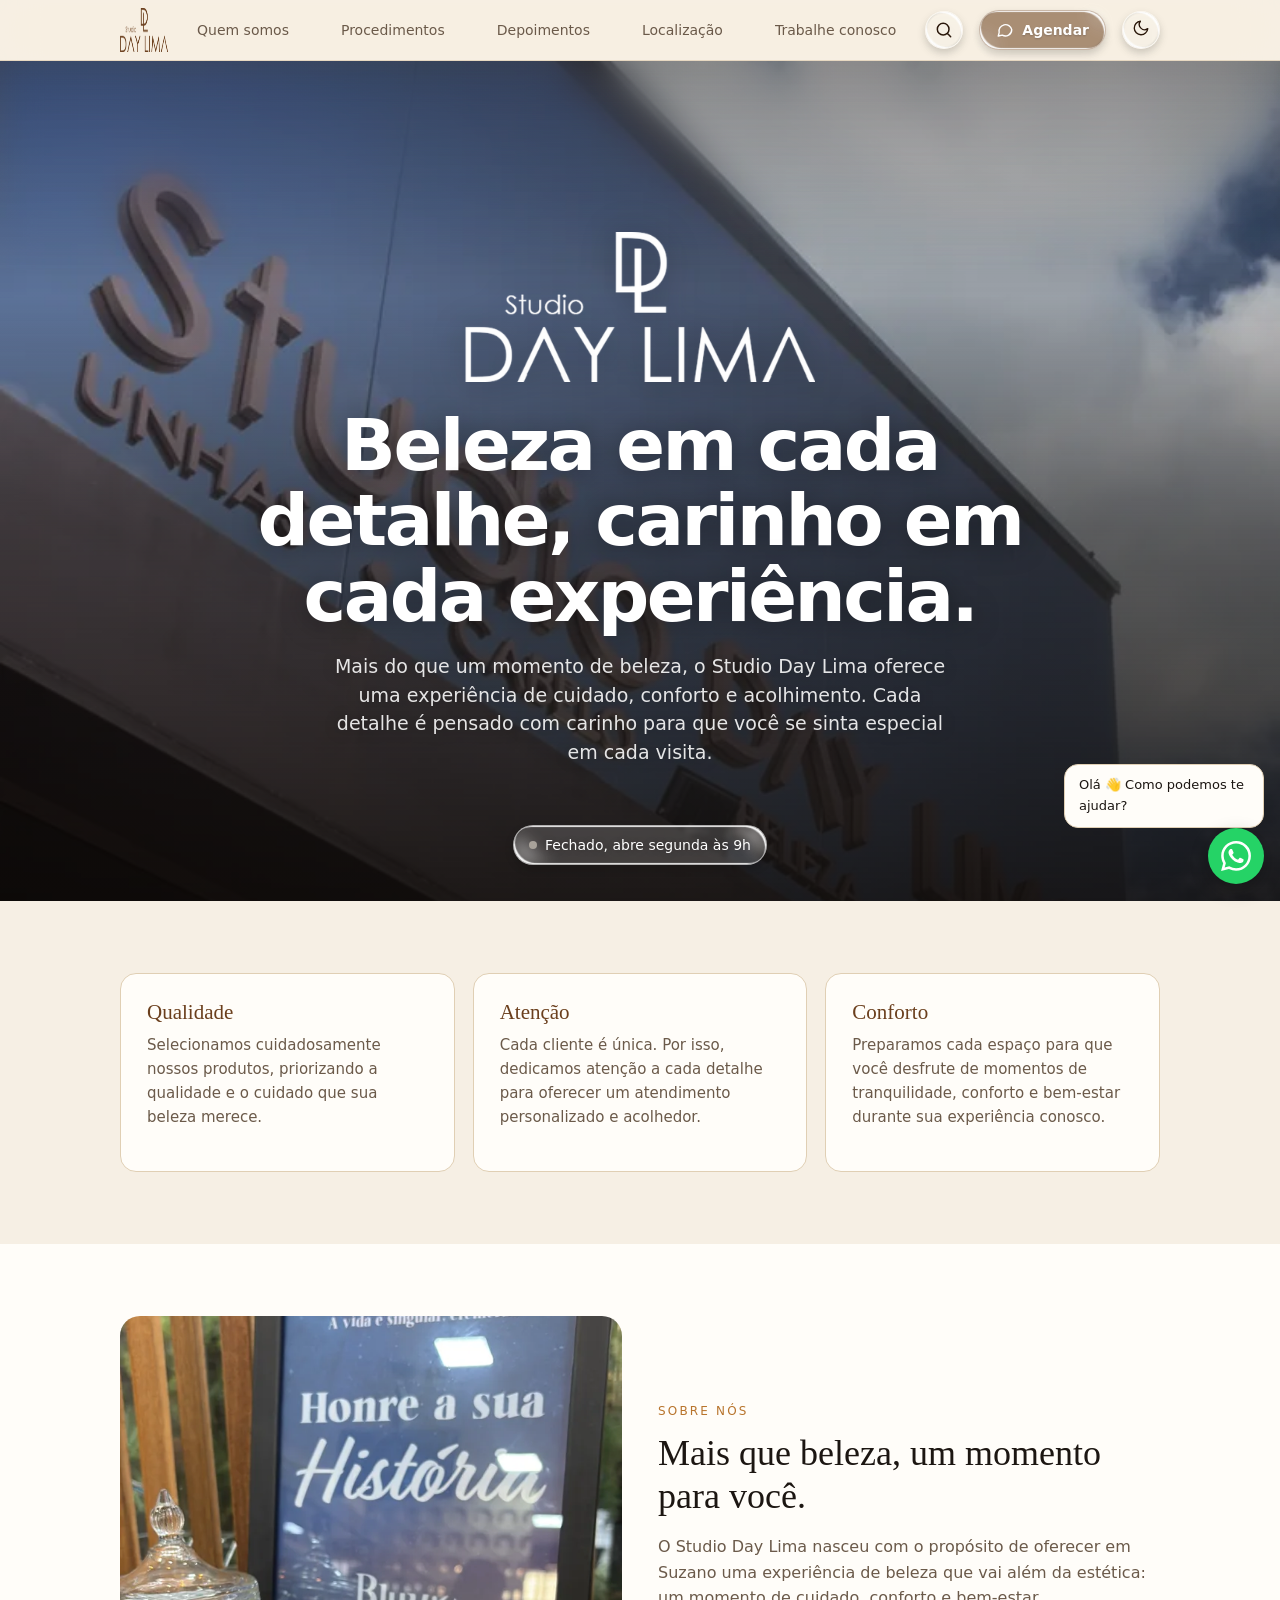
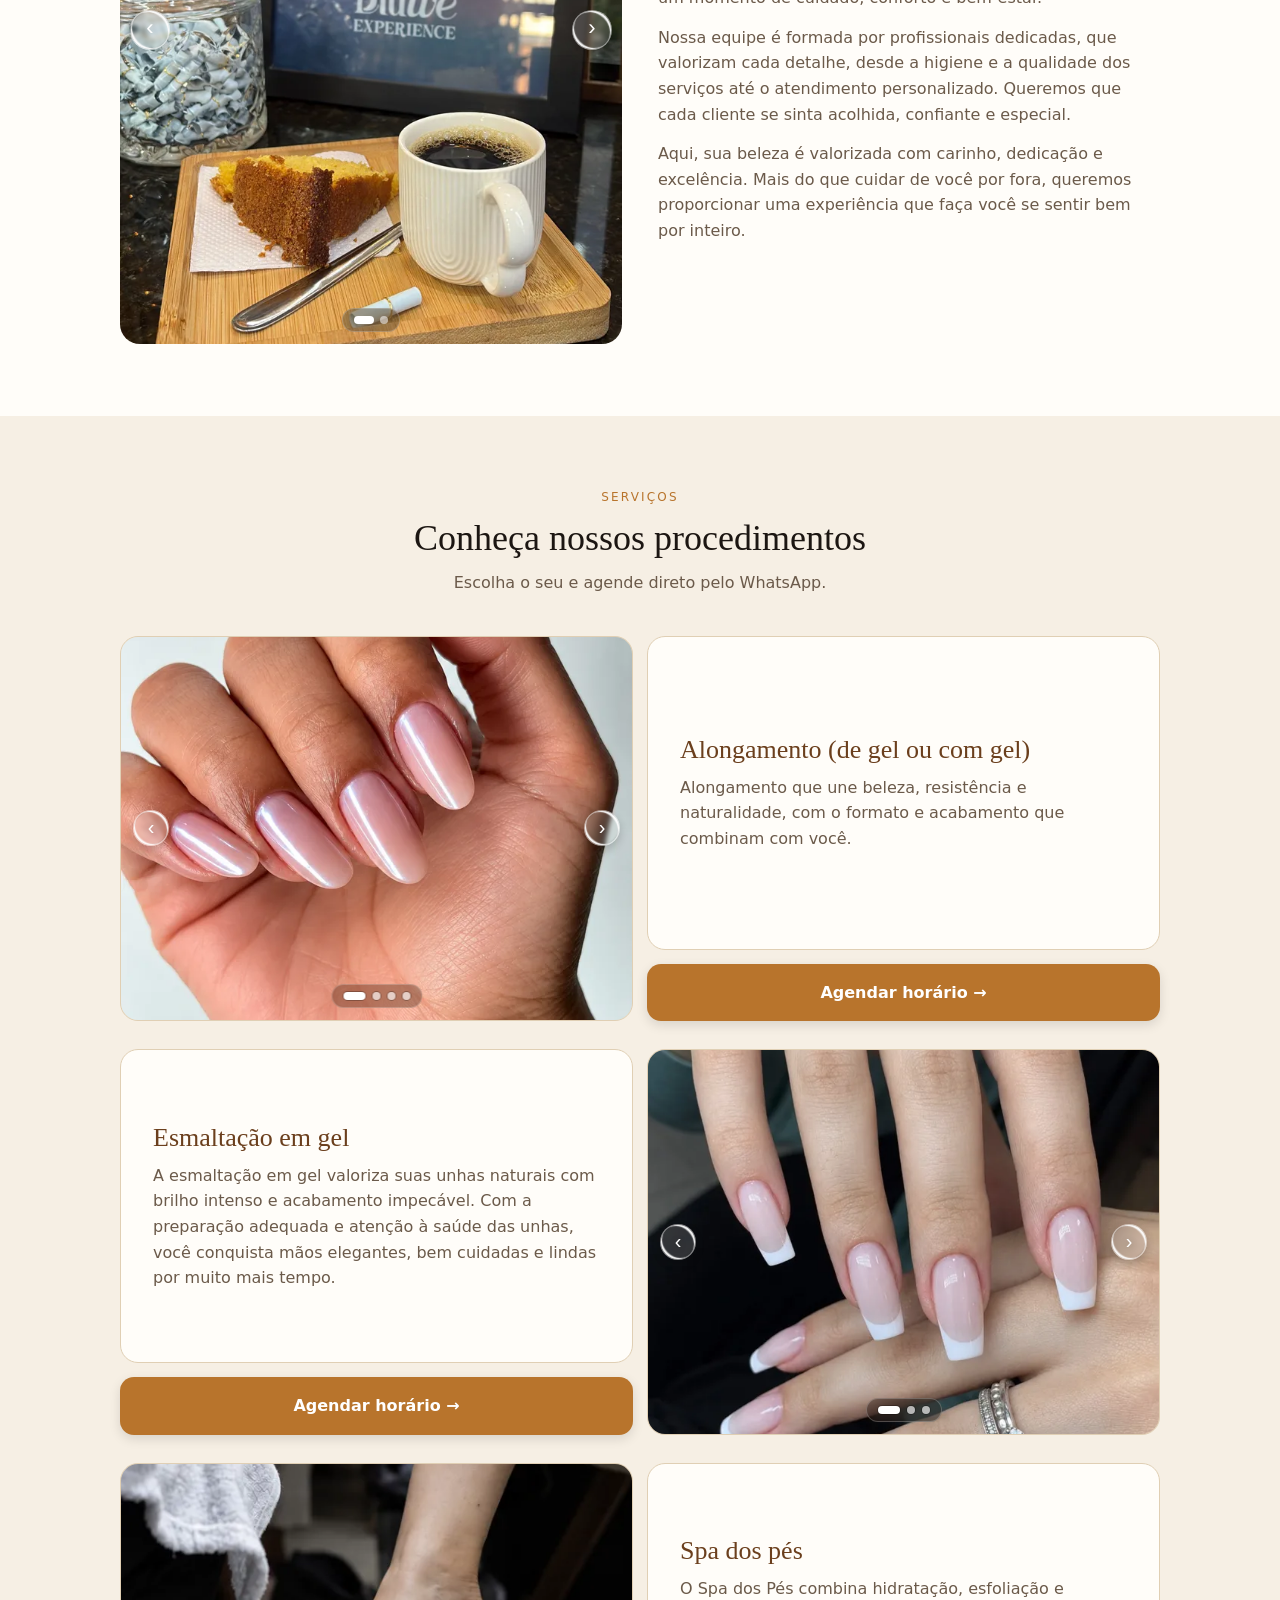
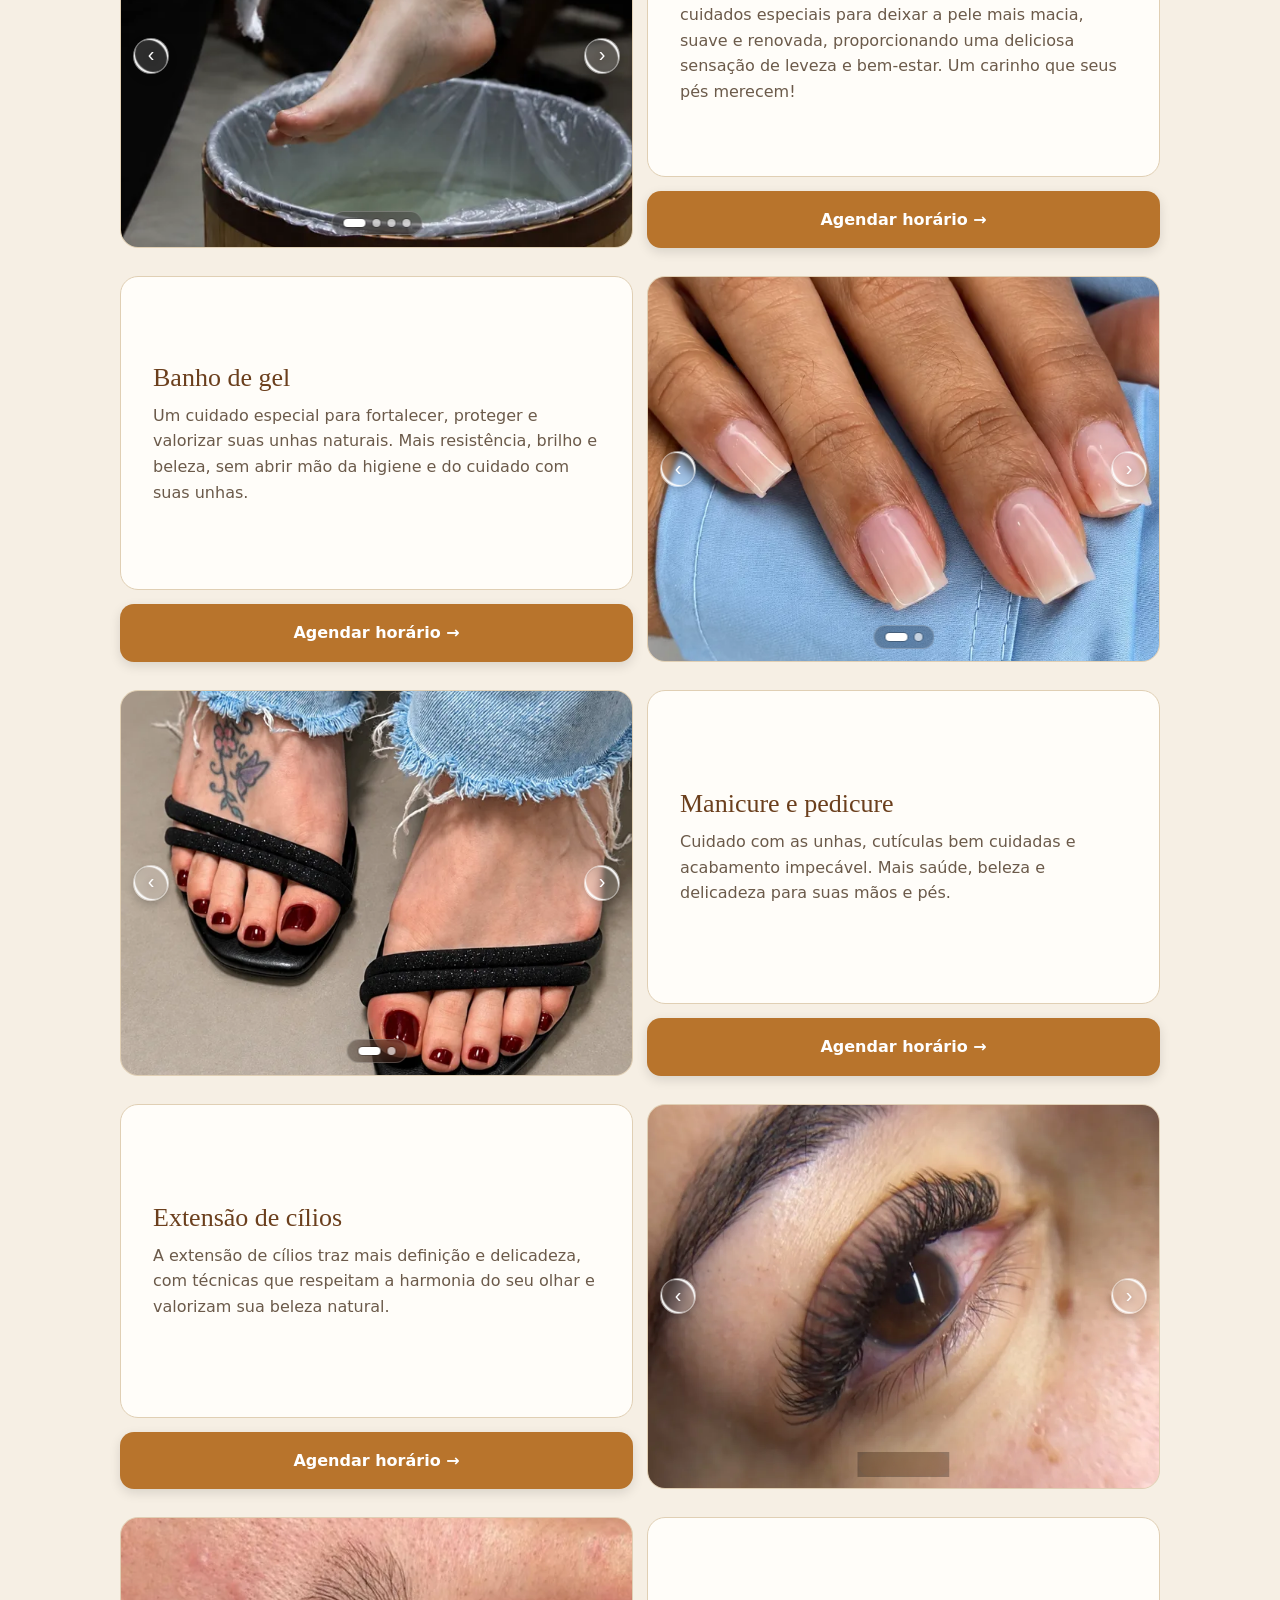
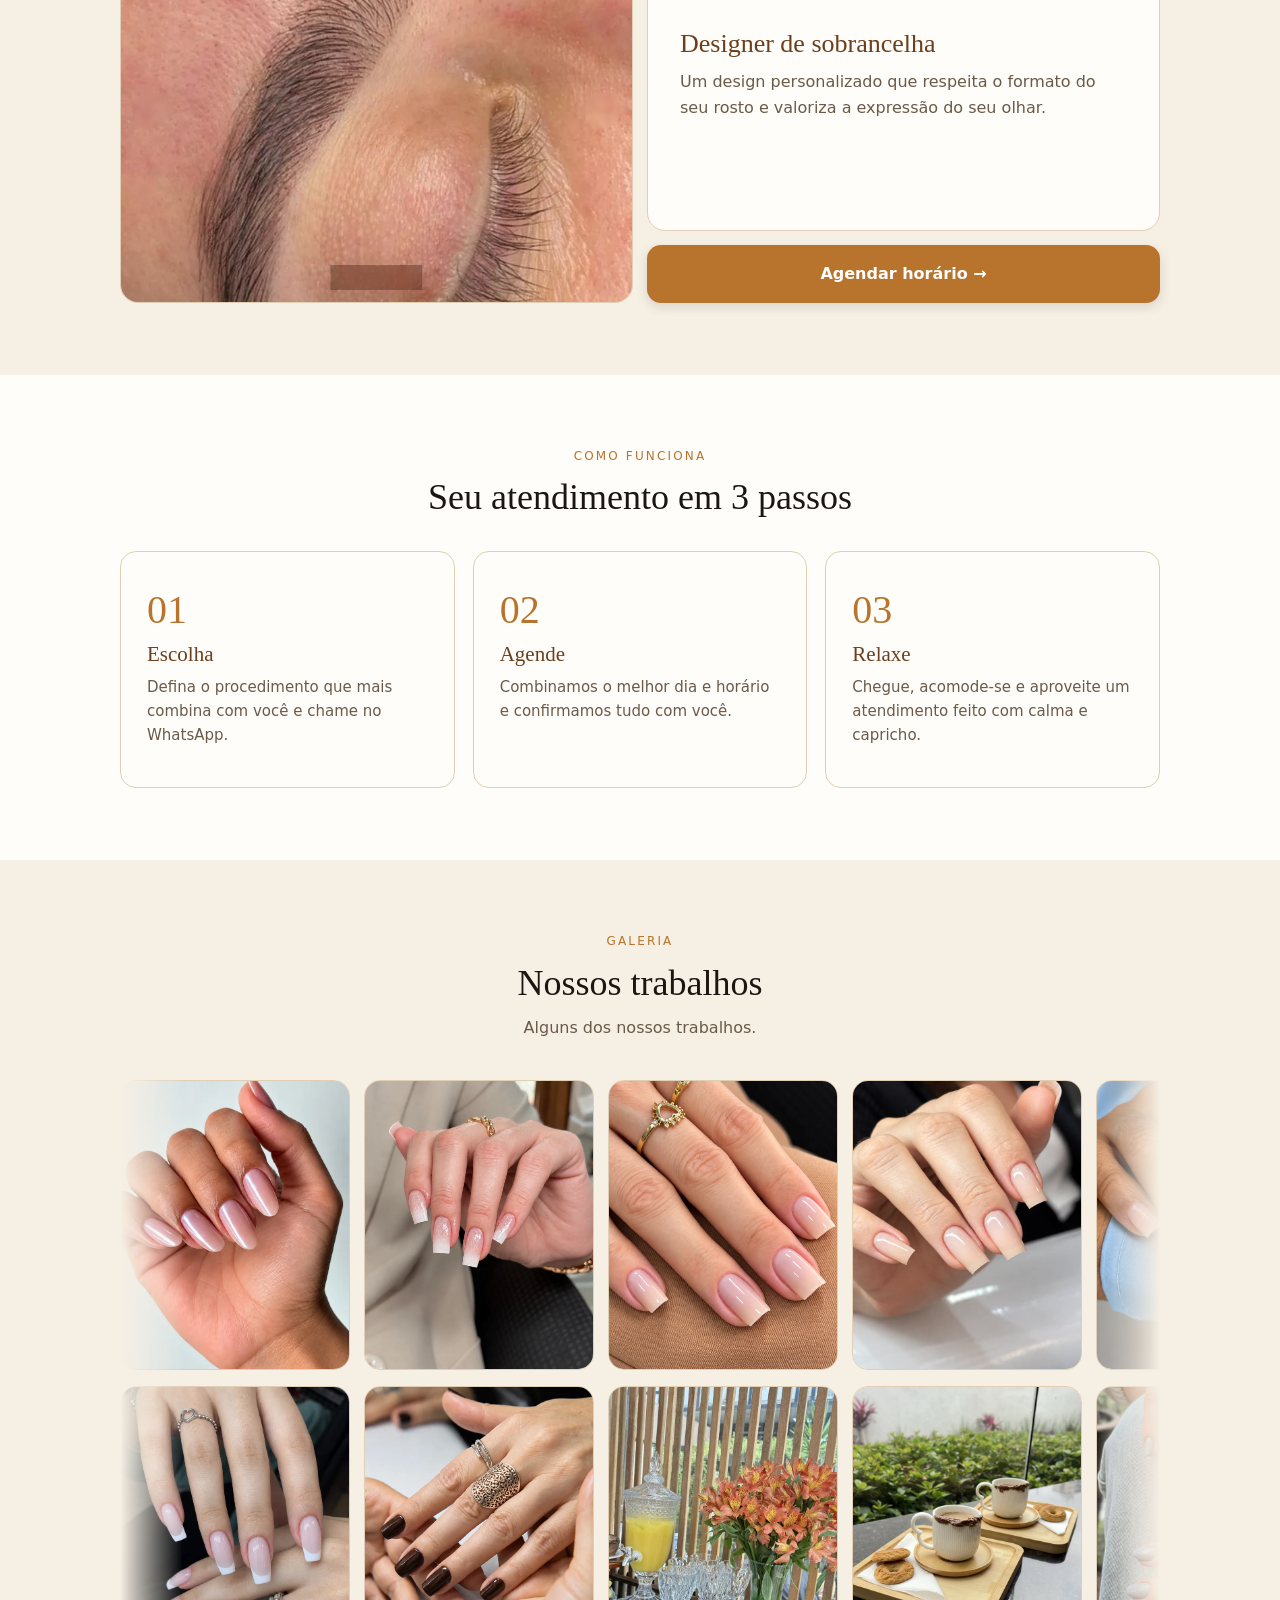
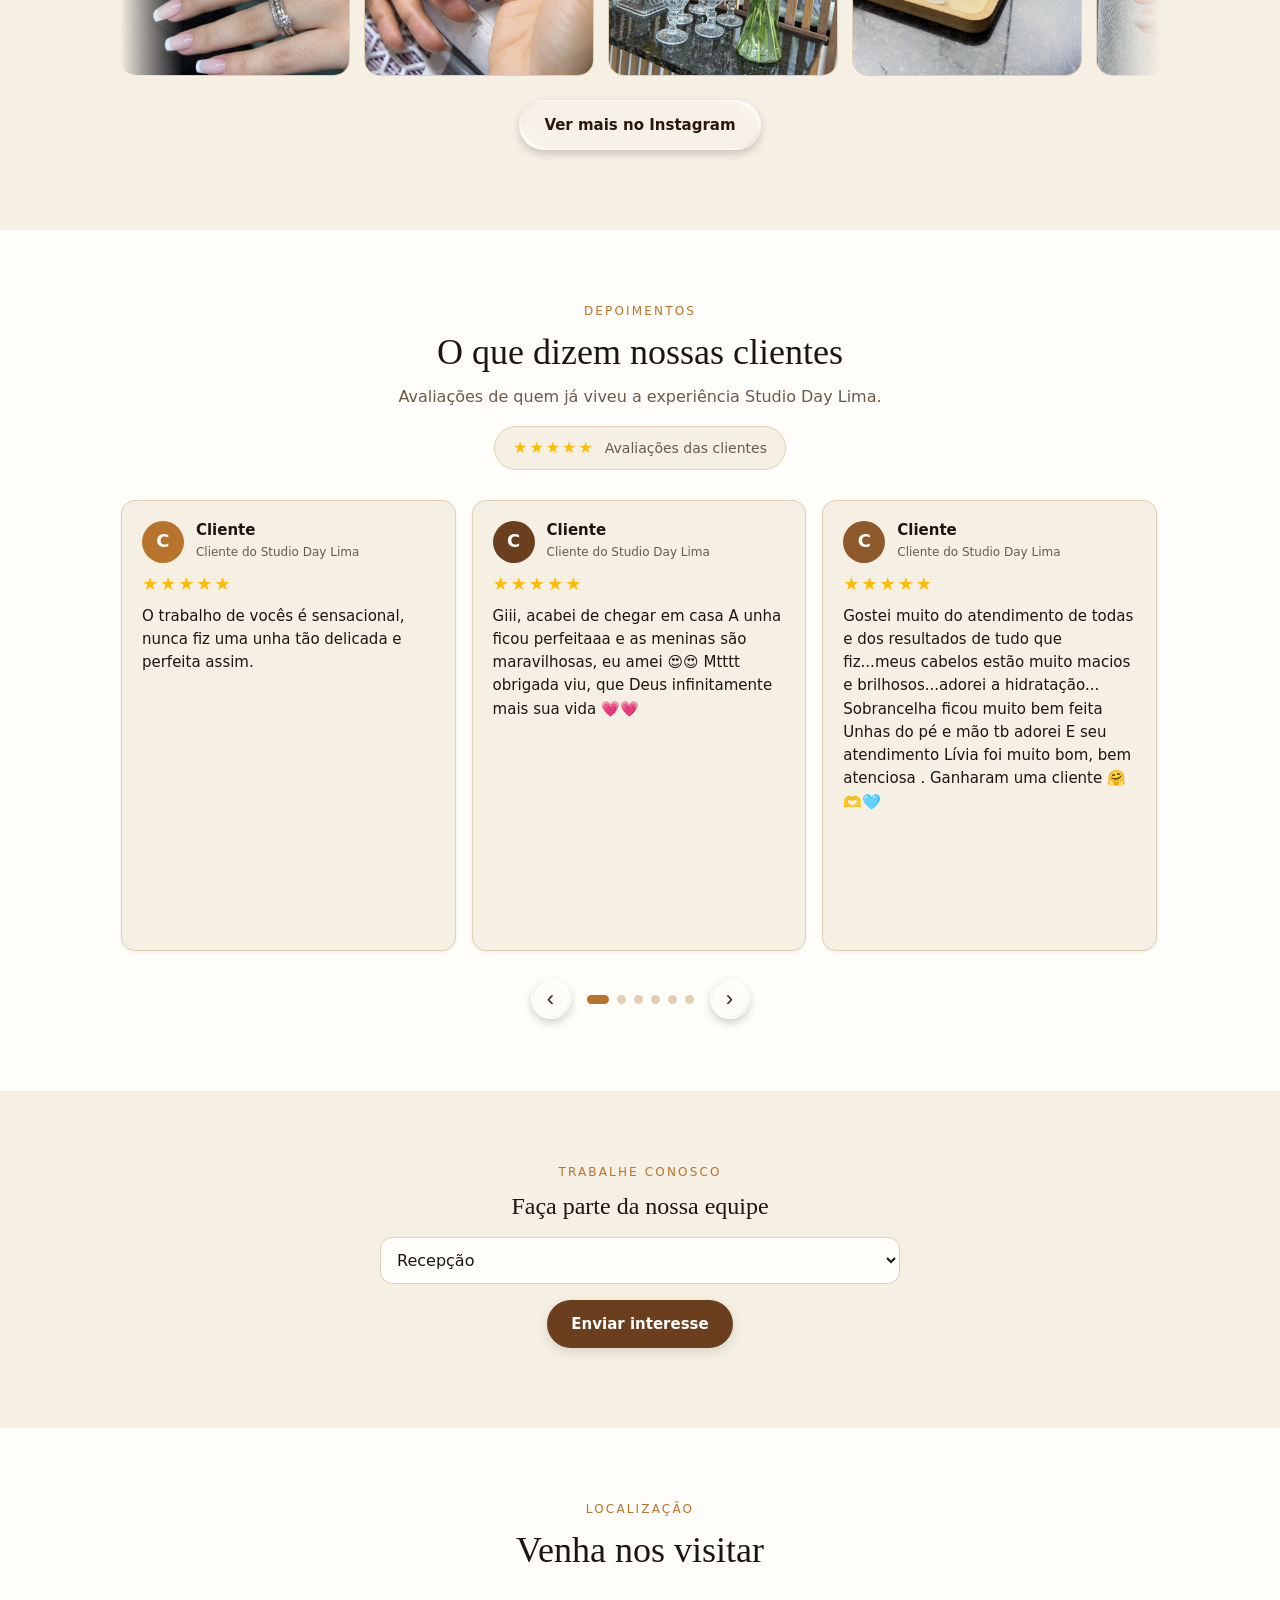
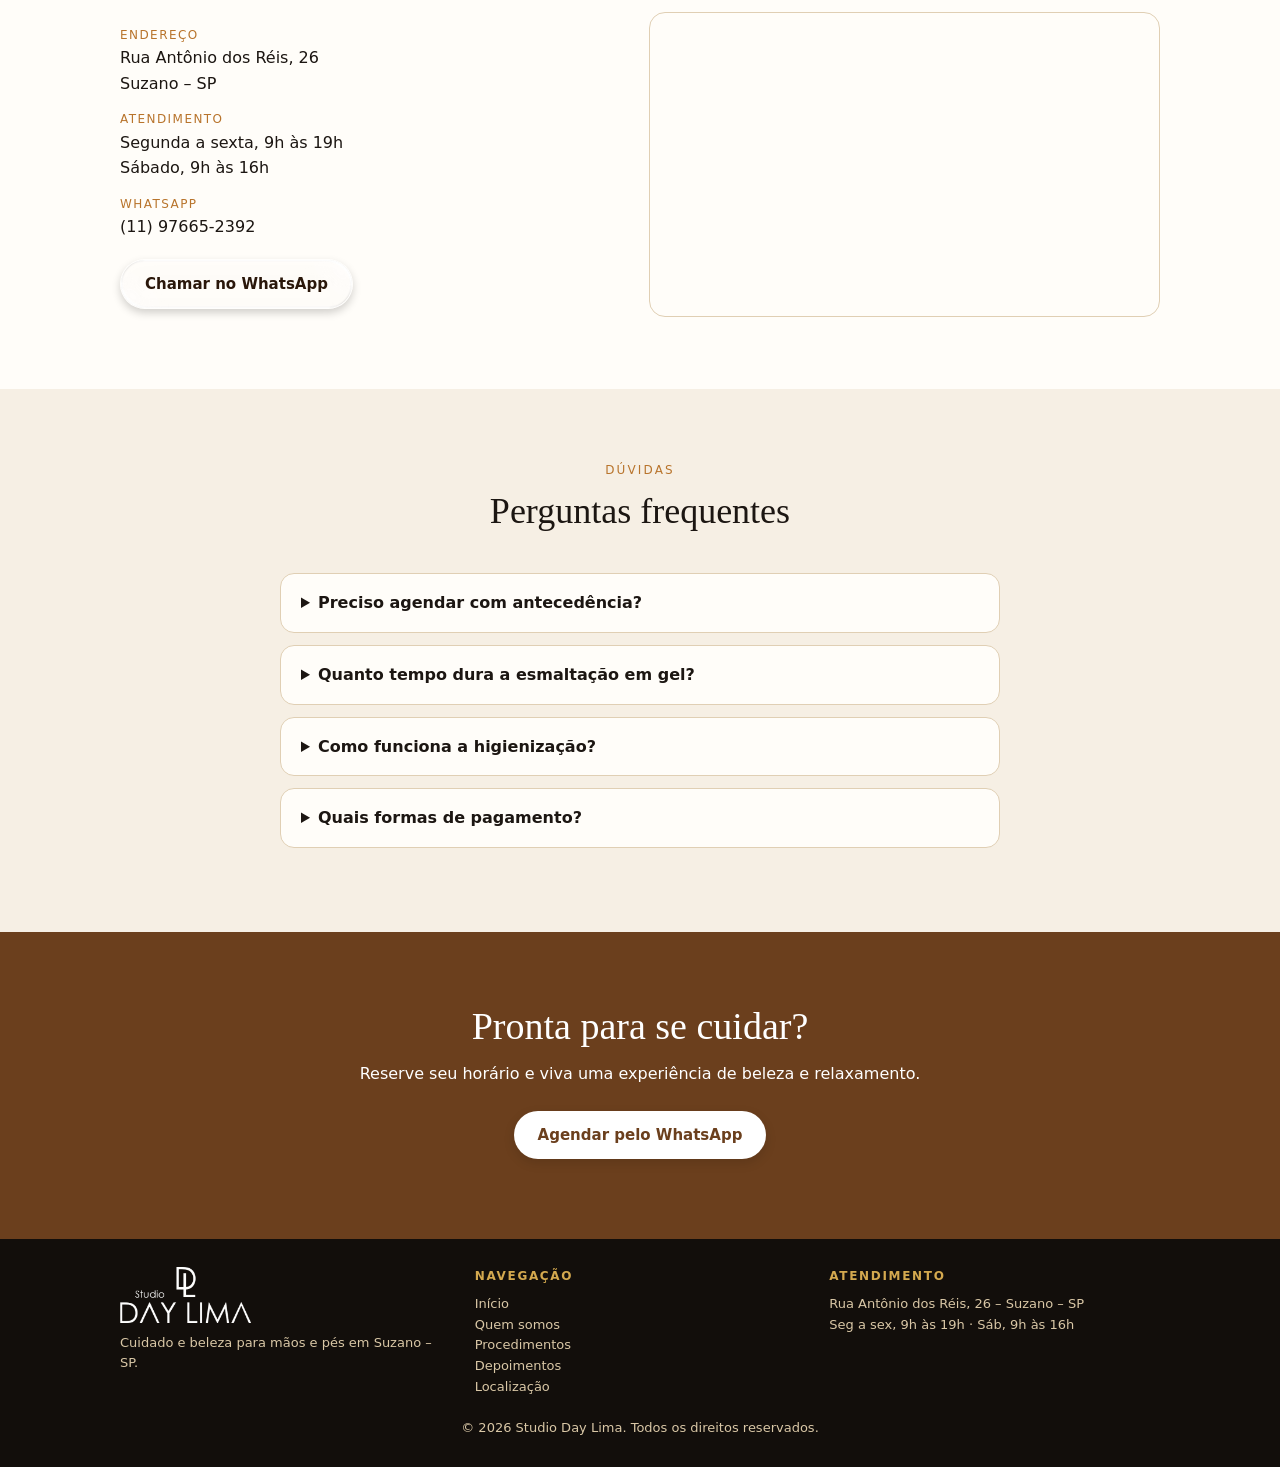
==== commit 118d6baa: "Add files via upload" ====
--- a/index.html
+++ b/index.html
@@ -1,823 +1,643 @@
 <!DOCTYPE html>
 <html data-theme="light" lang="pt-BR">
-
-<head>
-  <meta charset="utf-8" />
-  <meta content="width=device-width, initial-scale=1, viewport-fit=cover" name="viewport" />
-  <script>
-    document.documentElement.classList.add("js")
-  </script>
-  <link href="https://fonts.googleapis.com" rel="preconnect" />
-  <link crossorigin href="https://fonts.gstatic.com" rel="preconnect" />
-  <link href="https://fonts.googleapis.com/css2?family=Jost:wght@400;500&display=swap" rel="stylesheet" />
-  <title>
-    Studio Day Lima – Esmalteria em Suzano
-  </title>
-  <link href="style.css" rel="stylesheet" />
-</head>
-
-<body>
-  <header>
-    <div class="wrap">
-      <a class="logo" href="#inicio" aria-label="Studio Day Lima"><img class="logo-img l-dark" src="img/logo-dark.png"
-          alt="Studio Day Lima" decoding="async" /><img class="logo-img l-light" src="img/logo-light.png" alt=""
-          aria-hidden="true" decoding="async" /></a>
-      <nav>
-        <a href="#sobre" aria-label="Quem somos" title="Quem somos"><svg class="nico" width="18" height="18"
-            viewBox="0 0 24 24" fill="none" stroke="currentColor" stroke-width="1.8" stroke-linecap="round"
-            stroke-linejoin="round" aria-hidden="true">
-            <circle cx="12" cy="8" r="4" />
-            <path d="M4 21c1.5-4 4.5-6 8-6s6.5 2 8 6" />
-          </svg><span class="nlbl">Quem somos</span></a>
-        <a href="#servicos" aria-label="Procedimentos" title="Procedimentos"><svg class="nico" width="18" height="18"
-            viewBox="0 0 24 24" fill="none" stroke="currentColor" stroke-width="1.8" stroke-linecap="round"
-            stroke-linejoin="round" aria-hidden="true">
-            <path d="M12 3l1.8 4.7L18.5 9.5l-4.7 1.8L12 16l-1.8-4.7L5.5 9.5l4.7-1.8z" />
-          </svg><span class="nlbl">Procedimentos</span></a>
-        <a href="#depoimentos" aria-label="Depoimentos" title="Depoimentos"><svg class="nico" width="18" height="18"
-            viewBox="0 0 24 24" fill="none" stroke="currentColor" stroke-width="1.8" stroke-linecap="round"
-            stroke-linejoin="round" aria-hidden="true">
-            <path d="M12 3.5l2.6 5.3 5.9.9-4.3 4.1 1 5.8L12 16.8l-5.2 2.8 1-5.8-4.3-4.1 5.9-.9z" />
-          </svg><span class="nlbl">Depoimentos</span></a>
-        <a href="#localizacao" aria-label="Localização" title="Localização"><svg class="nico" width="18" height="18"
-            viewBox="0 0 24 24" fill="none" stroke="currentColor" stroke-width="1.8" stroke-linecap="round"
-            stroke-linejoin="round" aria-hidden="true">
-            <path d="M12 21s7-6.2 7-11a7 7 0 1 0-14 0c0 4.8 7 11 7 11z" />
-            <circle cx="12" cy="10" r="2.5" />
-          </svg><span class="nlbl">Localização</span></a>
-        <a href="#trabalhe" aria-label="Trabalhe conosco" title="Trabalhe conosco"><svg class="nico" width="18"
-            height="18" viewBox="0 0 24 24" fill="none" stroke="currentColor" stroke-width="1.8" stroke-linecap="round"
-            stroke-linejoin="round" aria-hidden="true">
-            <rect x="3" y="7" width="18" height="13" rx="2" />
-            <path d="M9 7V5a2 2 0 0 1 2-2h2a2 2 0 0 1 2 2v2" />
-          </svg><span class="nlbl">Trabalhe conosco</span></a>
-        <button aria-haspopup="dialog" class="hdr-search" data-search type="button"><svg width="20" height="20"
-            viewBox="0 0 24 24" fill="none" stroke="currentColor" stroke-width="1.8" stroke-linecap="round"
-            stroke-linejoin="round" aria-hidden="true">
-            <circle cx="11" cy="11" r="7" />
-            <path d="m20 20-3.5-3.5" />
-          </svg><span class="hs-t">Buscar procedimentos e horários</span><kbd aria-hidden="true" class="kbd-hint">Ctrl
-            K</kbd></button>
-      </nav>
-      <button aria-haspopup="dialog" aria-label="Buscar no site" class="sbtn" data-search type="button">
-        <svg width="20" height="20" viewBox="0 0 24 24" fill="none" stroke="currentColor" stroke-width="1.8"
-          stroke-linecap="round" stroke-linejoin="round" aria-hidden="true">
-          <circle cx="11" cy="11" r="7" />
-          <path d="m20 20-3.5-3.5" />
-        </svg>
-      </button>
-      <a class="btn hdr-cta"
-        href="https://wa.me/5511976652392?text=Ol%C3%A1%21+Vim+do+site+e+quero+agendar+um+hor%C3%A1rio" rel="noopener"
-        target="_blank" aria-label="Agendar pelo WhatsApp"><svg class="ico" width="18" height="18" viewBox="0 0 24 24"
-          fill="none" stroke="currentColor" stroke-width="1.8" stroke-linecap="round" stroke-linejoin="round"
-          aria-hidden="true">
-          <path d="M21 11.5a8.5 8.5 0 0 1-12.6 7.4L3 20l1.2-4.6A8.5 8.5 0 1 1 21 11.5z" />
-        </svg><span class="lbl">Agendar</span></a>
-      <button aria-haspopup="dialog" class="hdr-search hdr-search-m" data-search type="button"><svg width="20"
-          height="20" viewBox="0 0 24 24" fill="none" stroke="currentColor" stroke-width="1.8" stroke-linecap="round"
-          stroke-linejoin="round" aria-hidden="true">
-          <circle cx="11" cy="11" r="7" />
-          <path d="m20 20-3.5-3.5" />
-        </svg><span class="hs-t">Buscar procedimentos e horários</span><kbd aria-hidden="true" class="kbd-hint">Ctrl
-          K</kbd></button>
-      <button aria-label="Alternar tema claro e escuro" class="tg" id="tg">
-        🌙
-      </button>
-      <button aria-expanded="false" aria-label="Abrir menu" class="hb" id="hb">
-        <span>
-        </span>
-        <span>
-        </span>
-        <span>
-        </span>
-      </button>
-    </div>
-  </header>
-  <section class="hero" id="inicio">
-    <div aria-hidden="true" class="hero-bg">
-      <img alt="" decoding="async" fetchpriority="high" src="img/hero-fachada.webp" />
-    </div>
-    <div class="wrap hero-in">
-      <div class="hero-copy">
-        <div class="hero-logo"><img class="hero-logo-img" src="img/logo-light.png" alt="Studio Day Lima"
-            decoding="async" /></div>
+  <head>
+    <meta charset="utf-8"/>
+    <meta content="width=device-width, initial-scale=1, viewport-fit=cover" name="viewport"/>
+    <script>
+      document.documentElement.classList.add("js")
+    </script>
+    <link href="https://fonts.googleapis.com" rel="preconnect"/>
+    <link crossorigin href="https://fonts.gstatic.com" rel="preconnect"/>
+    <link href="https://fonts.googleapis.com/css2?family=Jost:wght@400;500&display=swap" rel="stylesheet"/>
+    <title>
+      Studio Day Lima – Esmalteria em Suzano
+    </title>
+    <link href="style.css" rel="stylesheet"/>
+  </head>
+  <body>
+    <header>
+      <div class="wrap">
+        <a class="logo" href="#inicio" aria-label="Studio Day Lima"><img class="logo-img l-dark" src="img/logo-dark.png" alt="Studio Day Lima" decoding="async" style="height:44px;width:auto;max-width:100%;display:block"/><img class="logo-img l-light" src="img/logo-light.png" alt="" aria-hidden="true" decoding="async" style="height:44px;width:auto;max-width:100%;display:none"/></a>
+        <nav>
+          <a href="#sobre" aria-label="Quem somos" title="Quem somos"><svg class="nico" width="18" height="18" viewBox="0 0 24 24" fill="none" stroke="currentColor" stroke-width="1.8" stroke-linecap="round" stroke-linejoin="round" aria-hidden="true"><circle cx="12" cy="8" r="4"/><path d="M4 21c1.5-4 4.5-6 8-6s6.5 2 8 6"/></svg><span class="nlbl">Quem somos</span></a>
+          <a href="#servicos" aria-label="Procedimentos" title="Procedimentos"><svg class="nico" width="18" height="18" viewBox="0 0 24 24" fill="none" stroke="currentColor" stroke-width="1.8" stroke-linecap="round" stroke-linejoin="round" aria-hidden="true"><path d="M12 3l1.8 4.7L18.5 9.5l-4.7 1.8L12 16l-1.8-4.7L5.5 9.5l4.7-1.8z"/></svg><span class="nlbl">Procedimentos</span></a>
+          <a href="#depoimentos" aria-label="Depoimentos" title="Depoimentos"><svg class="nico" width="18" height="18" viewBox="0 0 24 24" fill="none" stroke="currentColor" stroke-width="1.8" stroke-linecap="round" stroke-linejoin="round" aria-hidden="true"><path d="M12 3.5l2.6 5.3 5.9.9-4.3 4.1 1 5.8L12 16.8l-5.2 2.8 1-5.8-4.3-4.1 5.9-.9z"/></svg><span class="nlbl">Depoimentos</span></a>
+          <a href="#localizacao" aria-label="Localização" title="Localização"><svg class="nico" width="18" height="18" viewBox="0 0 24 24" fill="none" stroke="currentColor" stroke-width="1.8" stroke-linecap="round" stroke-linejoin="round" aria-hidden="true"><path d="M12 21s7-6.2 7-11a7 7 0 1 0-14 0c0 4.8 7 11 7 11z"/><circle cx="12" cy="10" r="2.5"/></svg><span class="nlbl">Localização</span></a>
+          <a href="#trabalhe" aria-label="Trabalhe conosco" title="Trabalhe conosco"><svg class="nico" width="18" height="18" viewBox="0 0 24 24" fill="none" stroke="currentColor" stroke-width="1.8" stroke-linecap="round" stroke-linejoin="round" aria-hidden="true"><rect x="3" y="7" width="18" height="13" rx="2"/><path d="M9 7V5a2 2 0 0 1 2-2h2a2 2 0 0 1 2 2v2"/></svg><span class="nlbl">Trabalhe conosco</span></a>
+        <button aria-haspopup="dialog" class="hdr-search" data-search type="button"><svg width="20" height="20" viewBox="0 0 24 24" fill="none" stroke="currentColor" stroke-width="1.8" stroke-linecap="round" stroke-linejoin="round" aria-hidden="true"><circle cx="11" cy="11" r="7"/><path d="m20 20-3.5-3.5"/></svg><span class="hs-t">Buscar procedimentos e horários</span><kbd aria-hidden="true" class="kbd-hint">Ctrl K</kbd></button>
+        </nav>
+        <button aria-haspopup="dialog" aria-label="Buscar no site" class="sbtn" data-search type="button">
+          <svg width="20" height="20" viewBox="0 0 24 24" fill="none" stroke="currentColor" stroke-width="1.8" stroke-linecap="round" stroke-linejoin="round" aria-hidden="true"><circle cx="11" cy="11" r="7"/><path d="m20 20-3.5-3.5"/></svg>
+        </button>
+        <a class="btn hdr-cta" href="https://wa.me/5511976652392?text=Ol%C3%A1%21+Vim+do+site+e+quero+agendar+um+hor%C3%A1rio" rel="noopener" target="_blank" aria-label="Agendar pelo WhatsApp"><svg class="ico" width="18" height="18" viewBox="0 0 24 24" fill="none" stroke="currentColor" stroke-width="1.8" stroke-linecap="round" stroke-linejoin="round" aria-hidden="true"><path d="M21 11.5a8.5 8.5 0 0 1-12.6 7.4L3 20l1.2-4.6A8.5 8.5 0 1 1 21 11.5z"/></svg><span class="lbl">Agendar</span></a>
+        <button aria-haspopup="dialog" class="hdr-search hdr-search-m" data-search type="button"><svg width="20" height="20" viewBox="0 0 24 24" fill="none" stroke="currentColor" stroke-width="1.8" stroke-linecap="round" stroke-linejoin="round" aria-hidden="true"><circle cx="11" cy="11" r="7"/><path d="m20 20-3.5-3.5"/></svg><span class="hs-t">Buscar procedimentos e horários</span><kbd aria-hidden="true" class="kbd-hint">Ctrl K</kbd></button>
+        <button aria-label="Alternar tema claro e escuro" class="tg" id="tg">
+          🌙
+        </button>
+        <button aria-expanded="false" aria-label="Abrir menu" class="hb" id="hb">
+          <span>
+          </span>
+          <span>
+          </span>
+          <span>
+          </span>
+        </button>
+      </div>
+    </header>
+    <section class="hero" id="inicio">
+      <div aria-hidden="true" class="hero-bg">
+        <img alt="" decoding="async" fetchpriority="high" src="img/hero-fachada.webp"/>
+      </div>
+      <div class="wrap hero-in">
+        <div class="hero-copy">
+          <div class="hero-logo"><img class="hero-logo-img" src="img/logo-light.png" alt="Studio Day Lima" decoding="async" style="height:clamp(90px,15vw,150px);width:auto;max-width:90vw;display:inline-block"/></div>
         <h1 data-cms="hero.title">
-          Beleza em cada detalhe, carinho em cada experiência.
-        </h1>
-        <p class="hero-sub" data-cms="hero.text">
-          Mais do que um momento de beleza, o Studio Day Lima oferece uma experiência de cuidado, conforto e
-          acolhimento. Cada detalhe é pensado com carinho para que você se sinta especial em cada visita.
+            Beleza em cada detalhe, carinho em cada experiência.
+          </h1>
+          <p class="hero-sub" data-cms="hero.text">
+            Mais do que um momento de beleza, o Studio Day Lima oferece uma experiência de cuidado, conforto e acolhimento. Cada detalhe é pensado com carinho para que você se sinta especial em cada visita.
+          </p>
+        </div>
+        <div class="hero-dock">
+          <div class="chips">
+            <span class="chip" id="openNow">
+              <i aria-hidden="true" class="dot"></i>
+              <span data-cms="hours.chip">Seg a sex, 9h às 19h</span>
+            </span>
+          </div>
+        </div>
+      </div>
+    </section>
+    <section>
+      <div class="wrap">
+        <div class="grid">
+          <div class="card">
+            <h3 data-cms="values.0.title">
+              Qualidade
+            </h3>
+            <p data-cms="values.0.text">
+              Selecionamos cuidadosamente nossos produtos, priorizando a qualidade e o cuidado que sua beleza merece.
+            </p>
+          </div>
+          <div class="card">
+            <h3 data-cms="values.1.title">
+              Atenção
+            </h3>
+            <p data-cms="values.1.text">
+              Cada cliente é única. Por isso, dedicamos atenção a cada detalhe para oferecer um atendimento personalizado e acolhedor.
+            </p>
+          </div>
+          <div class="card">
+            <h3 data-cms="values.2.title">
+              Conforto
+            </h3>
+            <p data-cms="values.2.text">
+              Preparamos cada espaço para que você desfrute de momentos de tranquilidade, conforto e bem-estar durante sua experiência conosco.
+            </p>
+          </div>
+        </div>
+      </div>
+    </section>
+    <section class="about" id="sobre">
+      <div class="wrap">
+        <div class="car">
+          <div class="trk" id="trk">
+            <div>
+              <img alt="Café do Studio Day Lima" loading="lazy" src="img/sobre-01.webp"/>
+            </div>
+            <div>
+              <img alt="Fachada do Studio Day Lima" loading="lazy" src="img/sobre-02.webp"/>
+            </div>
+          </div>
+          <button aria-label="Foto anterior" class="ar l" id="pv">
+            ‹
+          </button>
+          <button aria-label="Próxima foto" class="ar r" id="nx">
+            ›
+          </button>
+          <div class="dots" id="dots">
+          </div>
+        </div>
+        <div>
+          <div class="eyebrow">
+            Sobre nós
+          </div>
+          <h2 data-cms="about.title">
+            Mais que beleza, um momento para você.
+          </h2>
+          <p data-cms="about.paragraphs.0">
+            O Studio Day Lima nasceu com o propósito de oferecer em Suzano uma experiência de beleza que vai além da estética: um momento de cuidado, conforto e bem-estar.
+          </p>
+          <p data-cms="about.paragraphs.1">
+            Nossa equipe é formada por profissionais dedicadas, que valorizam cada detalhe, desde a higiene e a qualidade dos serviços até o atendimento personalizado. Queremos que cada cliente se sinta acolhida, confiante e especial.
+          </p>
+          <p data-cms="about.paragraphs.2">
+            Aqui, sua beleza é valorizada com carinho, dedicação e excelência. Mais do que cuidar de você por fora, queremos proporcionar uma experiência que faça você se sentir bem por inteiro.
+          </p>
+        </div>
+      </div>
+    </section>
+    <section id="servicos">
+      <div class="wrap">
+        <div class="sec-h">
+          <div class="eyebrow">
+            Serviços
+          </div>
+          <h2>
+            Conheça nossos procedimentos
+          </h2>
+          <p>
+            Escolha o seu e agende direto pelo WhatsApp.
+          </p>
+        </div>
+        <div class="svs">
+          <article class="sv">
+            <div aria-label="Fotos de Unhas de gel" class="sv-ph">
+              <div class="sv-s on">
+                <img alt="Unhas de gel 1" loading="lazy" src="img/unhas-gel-01.webp"/>
+              </div>
+              <div class="sv-s">
+                <img alt="Unhas de gel 2" loading="lazy" src="img/unhas-gel-02.webp"/>
+              </div>
+              <div class="sv-s">
+                <img alt="Unhas de gel 3" loading="lazy" src="img/unhas-gel-03.webp"/>
+              </div>
+              <div class="sv-s">
+                <img alt="Unhas de gel 4" loading="lazy" src="img/unhas-gel-04.webp"/>
+              </div>
+              <button aria-label="Foto anterior" class="ar l" type="button">‹</button><button aria-label="Próxima foto" class="ar r" type="button">›</button><div class="sv-dots">
+              </div>
+            </div>
+            <div class="sv-d">
+              <h3>
+                Alongamento (de gel ou com gel)
+              </h3>
+              <p>
+                Alongamento que une beleza, resistência e naturalidade, com o formato e acabamento que combinam com você.
+              </p>
+            </div>
+            <a class="sv-b" href="https://wa.me/5511976652392?text=Ol%C3%A1%2C+tudo+bem%3F+Vim+do+site%2C+gostaria+de+agendar+um+hor%C3%A1rio+para+Alongamento+(de+gel+ou+com+gel)." rel="noopener" target="_blank">
+              Agendar horário →
+            </a>
+          </article>
+          <article class="sv rev">
+            <div aria-label="Fotos de Esmaltação em gel" class="sv-ph">
+              <div class="sv-s on">
+                <img alt="Esmaltação em gel 1" loading="lazy" src="img/esmaltacao-01.webp"/>
+              </div>
+              <div class="sv-s">
+                <img alt="Esmaltação em gel 2" loading="lazy" src="img/esmaltacao-02.webp"/>
+              </div>
+              <div class="sv-s"><img alt="Esmaltação em gel 3" loading="lazy" src="img/esmaltacao-03.webp"/></div>
+<button aria-label="Foto anterior" class="ar l" type="button">‹</button><button aria-label="Próxima foto" class="ar r" type="button">›</button><div class="sv-dots">
+              </div>
+            </div>
+            <div class="sv-d">
+              <h3>
+                Esmaltação em gel
+              </h3>
+              <p>
+                A esmaltação em gel valoriza suas unhas naturais com brilho intenso e acabamento impecável. Com a preparação adequada e atenção à saúde das unhas, você conquista mãos elegantes, bem cuidadas e lindas por muito mais tempo.
+              </p>
+            </div>
+            <a class="sv-b" href="https://wa.me/5511976652392?text=Ol%C3%A1%2C+tudo+bem%3F+Vim+do+site%2C+gostaria+de+agendar+um+hor%C3%A1rio+para+Esmalta%C3%A7%C3%A3o+em+Gel." rel="noopener" target="_blank">
+              Agendar horário →
+            </a>
+          </article>
+          <article class="sv">
+            <div aria-label="Fotos de Spa dos pés" class="sv-ph">
+<div class="sv-s on">
+<img alt="Spa dos pés 1" loading="lazy" src="img/spa-01.webp"/>
+</div>
+<div class="sv-s">
+<img alt="Spa dos pés 2" loading="lazy" src="img/spa-02.webp"/>
+</div>
+<div class="sv-s">
+<img alt="Spa dos pés 3" loading="lazy" src="img/spa-03.webp"/>
+</div>
+<div class="sv-s">
+<img alt="Spa dos pés 4" loading="lazy" src="img/spa-04.webp"/>
+</div>
+<button aria-label="Foto anterior" class="ar l" type="button">‹</button><button aria-label="Próxima foto" class="ar r" type="button">›</button>
+<div class="sv-dots">
+</div>
+</div>
+<div class="sv-d">
+              <h3>
+                Spa dos pés
+              </h3>
+              <p>
+                O Spa dos Pés combina hidratação, esfoliação e cuidados especiais para deixar a pele mais macia, suave e renovada, proporcionando uma deliciosa sensação de leveza e bem-estar. Um carinho que seus pés merecem!
+              </p>
+            </div>
+            <a class="sv-b" href="https://wa.me/5511976652392?text=Ol%C3%A1%2C+tudo+bem%3F+Vim+do+site%2C+gostaria+de+agendar+um+hor%C3%A1rio+para+Spa+dos+P%C3%A9s." rel="noopener" target="_blank">
+              Agendar horário →
+            </a>
+          </article>
+          <article class="sv rev">
+            <div aria-label="Fotos de Banho de gel" class="sv-ph">
+              <div class="sv-s on">
+                <img alt="Banho de gel 1" loading="lazy" src="img/banho-01.webp"/>
+              </div>
+              <div class="sv-s">
+                <img alt="Banho de gel 2" loading="lazy" src="img/banho-02.webp"/>
+              </div>
+              <button aria-label="Foto anterior" class="ar l" type="button">‹</button><button aria-label="Próxima foto" class="ar r" type="button">›</button><div class="sv-dots">
+              </div>
+            </div>
+            <div class="sv-d">
+              <h3>
+                Banho de gel
+              </h3>
+              <p>
+                Um cuidado especial para fortalecer, proteger e valorizar suas unhas naturais. Mais resistência, brilho e beleza, sem abrir mão da higiene e do cuidado com suas unhas.
+              </p>
+            </div>
+            <a class="sv-b" href="https://wa.me/5511976652392?text=Ol%C3%A1%2C+tudo+bem%3F+Vim+do+site%2C+gostaria+de+agendar+um+hor%C3%A1rio+para+Banho+de+Gel." rel="noopener" target="_blank">
+              Agendar horário →
+            </a>
+          </article>
+          <article class="sv">
+            <div aria-label="Fotos de Manicure e pedicure" class="sv-ph">
+              <div class="sv-s on">
+                <img alt="Manicure e pedicure 1" loading="lazy" src="img/manicure-01.webp"/>
+              </div>
+              <div class="sv-s">
+                <img alt="Manicure e pedicure 2" loading="lazy" src="img/manicure-02.webp"/>
+              </div>
+              <button aria-label="Foto anterior" class="ar l" type="button">‹</button><button aria-label="Próxima foto" class="ar r" type="button">›</button><div class="sv-dots">
+              </div>
+            </div>
+            <div class="sv-d">
+              <h3>
+                Manicure e pedicure
+              </h3>
+              <p>
+                Cuidado com as unhas, cutículas bem cuidadas e acabamento impecável. Mais saúde, beleza e delicadeza para suas mãos e pés.
+              </p>
+            </div>
+            <a class="sv-b" href="https://wa.me/5511976652392?text=Ol%C3%A1%2C+tudo+bem%3F+Vim+do+site%2C+gostaria+de+agendar+um+hor%C3%A1rio+para+Manicure+e+Pedicure." rel="noopener" target="_blank">
+              Agendar horário →
+            </a>
+          </article>
+          <article class="sv rev">
+            <div aria-label="Fotos de Extensão de cílios" class="sv-ph">
+              <div class="sv-s on">
+                <img alt="Extensão de cílios 1" loading="lazy" src="img/cilios-01.webp"/>
+              </div>
+              <div class="sv-s">
+                <img alt="Extensão de cílios 2" loading="lazy" src="img/cilios-02.webp"/>
+              </div>
+              <div class="sv-s">
+                <img alt="Extensão de cílios 3" loading="lazy" src="img/cilios-03.webp"/>
+              </div>
+              <div class="sv-s">
+                <img alt="Extensão de cílios 4" loading="lazy" src="img/cilios-04.webp"/>
+              </div>
+              <button aria-label="Foto anterior" class="ar l" type="button">‹</button><button aria-label="Próxima foto" class="ar r" type="button">›</button><div class="sv-dots">
+              </div>
+            </div>
+            <div class="sv-d">
+              <h3>
+                Extensão de cílios
+              </h3>
+              <p>
+                A extensão de cílios traz mais definição e delicadeza, com técnicas que respeitam a harmonia do seu olhar e valorizam sua beleza natural.
+              </p>
+            </div>
+            <a class="sv-b" href="https://wa.me/5511976652392?text=Ol%C3%A1%2C+tudo+bem%3F+Vim+do+site%2C+gostaria+de+agendar+um+hor%C3%A1rio+para+Extens%C3%A3o+de+C%C3%ADlios." rel="noopener" target="_blank">
+              Agendar horário →
+            </a>
+          </article>
+          <article class="sv">
+            <div aria-label="Fotos de Designer de sobrancelha" class="sv-ph">
+              <div class="sv-s on">
+                <img alt="Designer de sobrancelha 1" loading="lazy" src="img/sobrancelha-01.webp"/>
+              </div>
+              <div class="sv-s">
+                <img alt="Designer de sobrancelha 2" loading="lazy" src="img/sobrancelha-02.webp"/>
+              </div>
+              <div class="sv-s">
+                <img alt="Designer de sobrancelha 3" loading="lazy" src="img/sobrancelha-03.webp"/>
+              </div>
+              <div class="sv-s">
+                <img alt="Designer de sobrancelha 4" loading="lazy" src="img/sobrancelha-04.webp"/>
+              </div>
+              <button aria-label="Foto anterior" class="ar l" type="button">‹</button><button aria-label="Próxima foto" class="ar r" type="button">›</button><div class="sv-dots">
+              </div>
+            </div>
+            <div class="sv-d">
+              <h3>
+                Designer de sobrancelha
+              </h3>
+              <p>
+                Um design personalizado que respeita o formato do seu rosto e valoriza a expressão do seu olhar.
+              </p>
+            </div>
+            <a class="sv-b" href="https://wa.me/5511976652392?text=Ol%C3%A1%2C+tudo+bem%3F+Vim+do+site%2C+gostaria+de+agendar+um+hor%C3%A1rio+para+Designer+de+Sobrancelha." rel="noopener" target="_blank">
+              Agendar horário →
+            </a>
+          </article>
+        </div>
+      </div>
+    </section>
+    <section class="about">
+      <div class="wrap" style="display:block;text-align:center">
+        <div class="eyebrow">
+          Como funciona
+        </div>
+        <h2 style="margin-bottom:32px">
+          Seu atendimento em 3 passos
+        </h2>
+        <div class="grid steps" style="text-align:left">
+          <div class="card">
+            <div class="n">
+              01
+            </div>
+            <h3>
+              Escolha
+            </h3>
+            <p>
+              Defina o procedimento que mais combina com você e chame no WhatsApp.
+            </p>
+          </div>
+          <div class="card">
+            <div class="n">
+              02
+            </div>
+            <h3>
+              Agende
+            </h3>
+            <p>
+              Combinamos o melhor dia e horário e confirmamos tudo com você.
+            </p>
+          </div>
+          <div class="card">
+            <div class="n">
+              03
+            </div>
+            <h3>
+              Relaxe
+            </h3>
+            <p>
+              Chegue, acomode-se e aproveite um atendimento feito com calma e capricho.
+            </p>
+          </div>
+        </div>
+      </div>
+    </section>
+    <section id="galeria">
+      <div class="wrap">
+        <div class="sec-h">
+          <div class="eyebrow">
+            Galeria
+          </div>
+          <h2>
+            Nossos trabalhos
+          </h2>
+          <p>
+            Alguns dos nossos trabalhos.
+          </p>
+        </div>
+        <div class="gal-rows"><div class="gal-row to-left" tabindex="0"><div class="gal-track"><div class="gal-set"><img alt="Trabalho do salão 1" data-full="img/galeria-01.webp" loading="lazy" src="img/galeria-01.webp"/><img alt="Trabalho do salão 2" data-full="img/galeria-02.webp" loading="lazy" src="img/galeria-02.webp"/><img alt="Trabalho do salão 3" data-full="img/galeria-03.webp" loading="lazy" src="img/galeria-03.webp"/><img alt="Trabalho do salão 4" data-full="img/galeria-04.webp" loading="lazy" src="img/galeria-04.webp"/><img alt="Trabalho do salão 5" data-full="img/galeria-05.webp" loading="lazy" src="img/galeria-05.webp"/><img alt="Trabalho do salão 6" data-full="img/galeria-06.webp" loading="lazy" src="img/galeria-06.webp"/></div><div class="gal-set"><img alt="Trabalho do salão 1" data-full="img/galeria-01.webp" loading="lazy" src="img/galeria-01.webp"/><img alt="Trabalho do salão 2" data-full="img/galeria-02.webp" loading="lazy" src="img/galeria-02.webp"/><img alt="Trabalho do salão 3" data-full="img/galeria-03.webp" loading="lazy" src="img/galeria-03.webp"/><img alt="Trabalho do salão 4" data-full="img/galeria-04.webp" loading="lazy" src="img/galeria-04.webp"/><img alt="Trabalho do salão 5" data-full="img/galeria-05.webp" loading="lazy" src="img/galeria-05.webp"/><img alt="Trabalho do salão 6" data-full="img/galeria-06.webp" loading="lazy" src="img/galeria-06.webp"/></div><div class="gal-set"><img alt="Trabalho do salão 1" data-full="img/galeria-01.webp" loading="lazy" src="img/galeria-01.webp"/><img alt="Trabalho do salão 2" data-full="img/galeria-02.webp" loading="lazy" src="img/galeria-02.webp"/><img alt="Trabalho do salão 3" data-full="img/galeria-03.webp" loading="lazy" src="img/galeria-03.webp"/><img alt="Trabalho do salão 4" data-full="img/galeria-04.webp" loading="lazy" src="img/galeria-04.webp"/><img alt="Trabalho do salão 5" data-full="img/galeria-05.webp" loading="lazy" src="img/galeria-05.webp"/><img alt="Trabalho do salão 6" data-full="img/galeria-06.webp" loading="lazy" src="img/galeria-06.webp"/></div><div class="gal-set"><img alt="Trabalho do salão 1" data-full="img/galeria-01.webp" loading="lazy" src="img/galeria-01.webp"/><img alt="Trabalho do salão 2" data-full="img/galeria-02.webp" loading="lazy" src="img/galeria-02.webp"/><img alt="Trabalho do salão 3" data-full="img/galeria-03.webp" loading="lazy" src="img/galeria-03.webp"/><img alt="Trabalho do salão 4" data-full="img/galeria-04.webp" loading="lazy" src="img/galeria-04.webp"/><img alt="Trabalho do salão 5" data-full="img/galeria-05.webp" loading="lazy" src="img/galeria-05.webp"/><img alt="Trabalho do salão 6" data-full="img/galeria-06.webp" loading="lazy" src="img/galeria-06.webp"/></div></div></div><div class="gal-row to-right" tabindex="0"><div class="gal-track"><div class="gal-set"><img alt="Trabalho do salão 7" data-full="img/galeria-07.webp" loading="lazy" src="img/galeria-07.webp"/><img alt="Trabalho do salão 8" data-full="img/galeria-08.webp" loading="lazy" src="img/galeria-08.webp"/><img alt="Trabalho do salão 9" data-full="img/galeria-09.webp" loading="lazy" src="img/galeria-09.webp"/><img alt="Trabalho do salão 10" data-full="img/galeria-10.webp" loading="lazy" src="img/galeria-10.webp"/><img alt="Esmaltação em gel" data-full="img/esmaltacao-03.webp" loading="lazy" src="img/esmaltacao-03.webp"/></div><div class="gal-set"><img alt="Trabalho do salão 7" data-full="img/galeria-07.webp" loading="lazy" src="img/galeria-07.webp"/><img alt="Trabalho do salão 8" data-full="img/galeria-08.webp" loading="lazy" src="img/galeria-08.webp"/><img alt="Trabalho do salão 9" data-full="img/galeria-09.webp" loading="lazy" src="img/galeria-09.webp"/><img alt="Trabalho do salão 10" data-full="img/galeria-10.webp" loading="lazy" src="img/galeria-10.webp"/><img alt="Esmaltação em gel" data-full="img/esmaltacao-03.webp" loading="lazy" src="img/esmaltacao-03.webp"/></div><div class="gal-set"><img alt="Trabalho do salão 7" data-full="img/galeria-07.webp" loading="lazy" src="img/galeria-07.webp"/><img alt="Trabalho do salão 8" data-full="img/galeria-08.webp" loading="lazy" src="img/galeria-08.webp"/><img alt="Trabalho do salão 9" data-full="img/galeria-09.webp" loading="lazy" src="img/galeria-09.webp"/><img alt="Trabalho do salão 10" data-full="img/galeria-10.webp" loading="lazy" src="img/galeria-10.webp"/><img alt="Esmaltação em gel" data-full="img/esmaltacao-03.webp" loading="lazy" src="img/esmaltacao-03.webp"/></div><div class="gal-set"><img alt="Trabalho do salão 7" data-full="img/galeria-07.webp" loading="lazy" src="img/galeria-07.webp"/><img alt="Trabalho do salão 8" data-full="img/galeria-08.webp" loading="lazy" src="img/galeria-08.webp"/><img alt="Trabalho do salão 9" data-full="img/galeria-09.webp" loading="lazy" src="img/galeria-09.webp"/><img alt="Trabalho do salão 10" data-full="img/galeria-10.webp" loading="lazy" src="img/galeria-10.webp"/><img alt="Esmaltação em gel" data-full="img/esmaltacao-03.webp" loading="lazy" src="img/esmaltacao-03.webp"/></div></div></div></div>
+<p style="text-align:center;margin-top:24px">
+          <a class="btn o" href="https://instagram.com/" rel="noopener" target="_blank">
+            Ver mais no Instagram
+          </a>
         </p>
       </div>
-      <div class="hero-dock">
-        <div class="chips">
-          <span class="chip" id="openNow">
-            <i aria-hidden="true" class="dot"></i>
-            <span data-cms="hours.chip">Seg a sex, 9h às 19h</span>
-          </span>
-        </div>
-      </div>
-    </div>
-  </section>
-  <section>
-    <div class="wrap">
-      <div class="grid">
-        <div class="card">
-          <h3 data-cms="values.0.title">
-            Qualidade
-          </h3>
-          <p data-cms="values.0.text">
-            Selecionamos cuidadosamente nossos produtos, priorizando a qualidade e o cuidado que sua beleza merece.
-          </p>
-        </div>
-        <div class="card">
-          <h3 data-cms="values.1.title">
-            Atenção
-          </h3>
-          <p data-cms="values.1.text">
-            Cada cliente é única. Por isso, dedicamos atenção a cada detalhe para oferecer um atendimento personalizado
-            e acolhedor.
-          </p>
-        </div>
-        <div class="card">
-          <h3 data-cms="values.2.title">
-            Conforto
-          </h3>
-          <p data-cms="values.2.text">
-            Preparamos cada espaço para que você desfrute de momentos de tranquilidade, conforto e bem-estar durante sua
-            experiência conosco.
-          </p>
-        </div>
-      </div>
-    </div>
-  </section>
-  <section class="about" id="sobre">
-    <div class="wrap">
-      <div class="car">
-        <div class="trk" id="trk">
-          <div>
-            <img alt="Café do Studio Day Lima" loading="lazy" src="img/sobre-01.webp" />
-          </div>
-          <div>
-            <img alt="Fachada do Studio Day Lima" loading="lazy" src="img/sobre-02.webp" />
-          </div>
-        </div>
-        <button aria-label="Foto anterior" class="ar l" id="pv">
-          ‹
-        </button>
-        <button aria-label="Próxima foto" class="ar r" id="nx">
-          ›
-        </button>
-        <div class="dots" id="dots">
-        </div>
-      </div>
-      <div>
+    </section>
+    <section class="rv" id="depoimentos">
+      <div class="wrap">
+        <div class="sec-h">
+          <div class="eyebrow">
+            Depoimentos
+          </div>
+          <h2>
+            O que dizem nossas clientes
+          </h2>
+          <p>
+            Avaliações de quem já viveu a experiência Studio Day Lima.
+          </p>
+          <div class="rv-sum">
+            <span aria-hidden="true" class="st">
+              ★★★★★
+            </span>
+            <span>
+              Avaliações das clientes
+            </span>
+          </div>
+        </div>
+        <div class="rv-wrap">
+          <div aria-label="Carrossel de depoimentos" class="rv-trk" id="rvTrk" tabindex="0">
+          </div>
+          <div class="rv-nav">
+            <button aria-label="Depoimento anterior" class="rv-b" id="rvPv">
+              ‹
+            </button>
+            <div class="rv-dots" id="rvDots">
+            </div>
+            <button aria-label="Próximo depoimento" class="rv-b" id="rvNx">
+              ›
+            </button>
+          </div>
+        </div>
+      </div>
+    </section>
+    <section id="trabalhe">
+      <div class="wrap job">
         <div class="eyebrow">
-          Sobre nós
-        </div>
-        <h2 data-cms="about.title">
-          Mais que beleza, um momento para você.
+          Trabalhe conosco
+        </div>
+        <h2>
+          Faça parte da nossa equipe
         </h2>
-        <p data-cms="about.paragraphs.0">
-          O Studio Day Lima nasceu com o propósito de oferecer em Suzano uma experiência de beleza que vai além da
-          estética: um momento de cuidado, conforto e bem-estar.
-        </p>
-        <p data-cms="about.paragraphs.1">
-          Nossa equipe é formada por profissionais dedicadas, que valorizam cada detalhe, desde a higiene e a qualidade
-          dos serviços até o atendimento personalizado. Queremos que cada cliente se sinta acolhida, confiante e
-          especial.
-        </p>
-        <p data-cms="about.paragraphs.2">
-          Aqui, sua beleza é valorizada com carinho, dedicação e excelência. Mais do que cuidar de você por fora,
-          queremos proporcionar uma experiência que faça você se sentir bem por inteiro.
-        </p>
-      </div>
-    </div>
-  </section>
-  <section id="servicos">
-    <div class="wrap">
-      <div class="sec-h">
-        <div class="eyebrow">
-          Serviços
-        </div>
+        <select id="area">
+          <option>
+            Recepção
+          </option>
+          <option>
+            Técnica
+          </option>
+          <option>
+            Comercial
+          </option>
+          <option>
+            Manicure e nails designer
+          </option>
+        </select>
+        <a class="btn" href="#" onclick="this.href='https://wa.me/5511976652392?text='+encodeURIComponent('Olá! Tenho interesse em trabalhar na área: '+document.getElementById('area').value);" rel="noopener" target="_blank">
+          Enviar interesse
+        </a>
+      </div>
+    </section>
+    <section class="loc" id="localizacao">
+      <div class="wrap">
+        <div class="sec-h">
+          <div class="eyebrow">
+            Localização
+          </div>
+          <h2>
+            Venha nos visitar
+          </h2>
+        </div>
+        <div class="grid">
+          <dl>
+            <dt>
+              Endereço
+            </dt>
+            <dd data-cms="contact.address">
+              Rua Antônio dos Réis, 26
+              <br/>
+              Suzano – SP
+            </dd>
+            <dt>
+              Atendimento
+            </dt>
+            <dd data-cms="contact.hours">
+              Segunda a sexta, 9h às 19h
+              <br/>
+              Sábado, 9h às 16h
+            </dd>
+            <dt>
+              WhatsApp
+            </dt>
+            <dd data-cms="contact.phone">
+              (11) 97665-2392
+            </dd>
+            <p style="margin-top:20px">
+              <a class="btn o" href="https://wa.me/5511976652392" rel="noopener" target="_blank">
+                Chamar no WhatsApp
+              </a>
+            </p>
+          </dl>
+          <div class="map">
+            <iframe loading="lazy" src="https://maps.google.com/maps?q=Rua%20Ant%C3%B4nio%20dos%20R%C3%A9is%2026%2C%20Suzano%20SP&z=13&output=embed" title="Mapa">
+            </iframe>
+          </div>
+        </div>
+      </div>
+    </section>
+    <section id="faq">
+      <div class="wrap">
+        <div class="sec-h">
+          <div class="eyebrow">
+            Dúvidas
+          </div>
+          <h2>
+            Perguntas frequentes
+          </h2>
+        </div>
+        <details>
+          <summary>
+            Preciso agendar com antecedência?
+          </summary>
+          <p>
+            Recomendamos agendar pelo WhatsApp para garantir o seu horário.
+          </p>
+        </details>
+        <details>
+          <summary>
+            Quanto tempo dura a esmaltação em gel?
+          </summary>
+          <p>
+            Em média de duas a três semanas, dependendo dos cuidados e da rotina de cada cliente.
+          </p>
+        </details>
+        <details>
+          <summary>
+            Como funciona a higienização?
+          </summary>
+          <p>
+            Os materiais são higienizados e esterilizados a cada atendimento.
+          </p>
+        </details>
+        <details>
+          <summary>
+            Quais formas de pagamento?
+          </summary>
+          <p>
+            Pix, cartões de débito e crédito e dinheiro.
+          </p>
+        </details>
+      </div>
+    </section>
+    <section class="cta">
+      <div class="wrap">
         <h2>
-          Conheça nossos procedimentos
+          Pronta para se cuidar?
         </h2>
         <p>
-          Escolha o seu e agende direto pelo WhatsApp.
+          Reserve seu horário e viva uma experiência de beleza e relaxamento.
         </p>
-      </div>
-      <div class="svs">
-        <article class="sv">
-          <div aria-label="Fotos de Unhas de gel" class="sv-ph">
-            <div class="sv-s on">
-              <img alt="Unhas de gel 1" loading="lazy" src="img/unhas-gel-01.webp" />
-            </div>
-            <div class="sv-s">
-              <img alt="Unhas de gel 2" loading="lazy" src="img/unhas-gel-02.webp" />
-            </div>
-            <div class="sv-s">
-              <img alt="Unhas de gel 3" loading="lazy" src="img/unhas-gel-03.webp" />
-            </div>
-            <div class="sv-s">
-              <img alt="Unhas de gel 4" loading="lazy" src="img/unhas-gel-04.webp" />
-            </div>
-            <button aria-label="Foto anterior" class="ar l" type="button">‹</button><button aria-label="Próxima foto"
-              class="ar r" type="button">›</button>
-            <div class="sv-dots">
-            </div>
-          </div>
-          <div class="sv-d">
-            <h3>
-              Alongamento (de gel ou com gel)
-            </h3>
-            <p>
-              Alongamento que une beleza, resistência e naturalidade, com o formato e acabamento que combinam com você.
-            </p>
-          </div>
-          <a class="sv-b"
-            href="https://wa.me/5511976652392?text=Ol%C3%A1%2C+tudo+bem%3F+Vim+do+site%2C+gostaria+de+agendar+um+hor%C3%A1rio+para+Alongamento+(de+gel+ou+com+gel)."
-            rel="noopener" target="_blank">
-            Agendar horário →
-          </a>
-        </article>
-        <article class="sv rev">
-          <div aria-label="Fotos de Esmaltação em gel" class="sv-ph">
-            <div class="sv-s on">
-              <img alt="Esmaltação em gel 1" loading="lazy" src="img/esmaltacao-01.webp" />
-            </div>
-            <div class="sv-s">
-              <img alt="Esmaltação em gel 2" loading="lazy" src="img/esmaltacao-02.webp" />
-            </div>
-            <div class="sv-s"><img alt="Esmaltação em gel 3" loading="lazy" src="img/esmaltacao-03.webp" /></div>
-            <button aria-label="Foto anterior" class="ar l" type="button">‹</button><button aria-label="Próxima foto"
-              class="ar r" type="button">›</button>
-            <div class="sv-dots">
-            </div>
-          </div>
-          <div class="sv-d">
-            <h3>
-              Esmaltação em gel
-            </h3>
-            <p>
-              A esmaltação em gel valoriza suas unhas naturais com brilho intenso e acabamento impecável. Com a
-              preparação adequada e atenção à saúde das unhas, você conquista mãos elegantes, bem cuidadas e lindas por
-              muito mais tempo.
-            </p>
-          </div>
-          <a class="sv-b"
-            href="https://wa.me/5511976652392?text=Ol%C3%A1%2C+tudo+bem%3F+Vim+do+site%2C+gostaria+de+agendar+um+hor%C3%A1rio+para+Esmalta%C3%A7%C3%A3o+em+Gel."
-            rel="noopener" target="_blank">
-            Agendar horário →
-          </a>
-        </article>
-        <article class="sv">
-          <div aria-label="Fotos de Spa dos pés" class="sv-ph">
-            <div class="sv-s on">
-              <img alt="Spa dos pés 1" loading="lazy" src="img/spa-01.webp" />
-            </div>
-            <div class="sv-s">
-              <img alt="Spa dos pés 2" loading="lazy" src="img/spa-02.webp" />
-            </div>
-            <div class="sv-s">
-              <img alt="Spa dos pés 3" loading="lazy" src="img/spa-03.webp" />
-            </div>
-            <div class="sv-s">
-              <img alt="Spa dos pés 4" loading="lazy" src="img/spa-04.webp" />
-            </div>
-            <button aria-label="Foto anterior" class="ar l" type="button">‹</button><button aria-label="Próxima foto"
-              class="ar r" type="button">›</button>
-            <div class="sv-dots">
-            </div>
-          </div>
-          <div class="sv-d">
-            <h3>
-              Spa dos pés
-            </h3>
-            <p>
-              O Spa dos Pés combina hidratação, esfoliação e cuidados especiais para deixar a pele mais macia, suave e
-              renovada, proporcionando uma deliciosa sensação de leveza e bem-estar. Um carinho que seus pés merecem!
-            </p>
-          </div>
-          <a class="sv-b"
-            href="https://wa.me/5511976652392?text=Ol%C3%A1%2C+tudo+bem%3F+Vim+do+site%2C+gostaria+de+agendar+um+hor%C3%A1rio+para+Spa+dos+P%C3%A9s."
-            rel="noopener" target="_blank">
-            Agendar horário →
-          </a>
-        </article>
-        <article class="sv rev">
-          <div aria-label="Fotos de Banho de gel" class="sv-ph">
-            <div class="sv-s on">
-              <img alt="Banho de gel 1" loading="lazy" src="img/banho-01.webp" />
-            </div>
-            <div class="sv-s">
-              <img alt="Banho de gel 2" loading="lazy" src="img/banho-02.webp" />
-            </div>
-            <button aria-label="Foto anterior" class="ar l" type="button">‹</button><button aria-label="Próxima foto"
-              class="ar r" type="button">›</button>
-            <div class="sv-dots">
-            </div>
-          </div>
-          <div class="sv-d">
-            <h3>
-              Banho de gel
-            </h3>
-            <p>
-              Um cuidado especial para fortalecer, proteger e valorizar suas unhas naturais. Mais resistência, brilho e
-              beleza, sem abrir mão da higiene e do cuidado com suas unhas.
-            </p>
-          </div>
-          <a class="sv-b"
-            href="https://wa.me/5511976652392?text=Ol%C3%A1%2C+tudo+bem%3F+Vim+do+site%2C+gostaria+de+agendar+um+hor%C3%A1rio+para+Banho+de+Gel."
-            rel="noopener" target="_blank">
-            Agendar horário →
-          </a>
-        </article>
-        <article class="sv">
-          <div aria-label="Fotos de Manicure e pedicure" class="sv-ph">
-            <div class="sv-s on">
-              <img alt="Manicure e pedicure 1" loading="lazy" src="img/manicure-01.webp" />
-            </div>
-            <div class="sv-s">
-              <img alt="Manicure e pedicure 2" loading="lazy" src="img/manicure-02.webp" />
-            </div>
-            <button aria-label="Foto anterior" class="ar l" type="button">‹</button><button aria-label="Próxima foto"
-              class="ar r" type="button">›</button>
-            <div class="sv-dots">
-            </div>
-          </div>
-          <div class="sv-d">
-            <h3>
-              Manicure e pedicure
-            </h3>
-            <p>
-              Cuidado com as unhas, cutículas bem cuidadas e acabamento impecável. Mais saúde, beleza e delicadeza para
-              suas mãos e pés.
-            </p>
-          </div>
-          <a class="sv-b"
-            href="https://wa.me/5511976652392?text=Ol%C3%A1%2C+tudo+bem%3F+Vim+do+site%2C+gostaria+de+agendar+um+hor%C3%A1rio+para+Manicure+e+Pedicure."
-            rel="noopener" target="_blank">
-            Agendar horário →
-          </a>
-        </article>
-        <article class="sv rev">
-          <div aria-label="Fotos de Extensão de cílios" class="sv-ph">
-            <div class="sv-s on">
-              <img alt="Extensão de cílios 1" loading="lazy" src="img/cilios-01.webp" />
-            </div>
-            <div class="sv-s">
-              <img alt="Extensão de cílios 2" loading="lazy" src="img/cilios-02.webp" />
-            </div>
-            <div class="sv-s">
-              <img alt="Extensão de cílios 3" loading="lazy" src="img/cilios-03.webp" />
-            </div>
-            <div class="sv-s">
-              <img alt="Extensão de cílios 4" loading="lazy" src="img/cilios-04.webp" />
-            </div>
-            <button aria-label="Foto anterior" class="ar l" type="button">‹</button><button aria-label="Próxima foto"
-              class="ar r" type="button">›</button>
-            <div class="sv-dots">
-            </div>
-          </div>
-          <div class="sv-d">
-            <h3>
-              Extensão de cílios
-            </h3>
-            <p>
-              A extensão de cílios traz mais definição e delicadeza, com técnicas que respeitam a harmonia do seu olhar
-              e valorizam sua beleza natural.
-            </p>
-          </div>
-          <a class="sv-b"
-            href="https://wa.me/5511976652392?text=Ol%C3%A1%2C+tudo+bem%3F+Vim+do+site%2C+gostaria+de+agendar+um+hor%C3%A1rio+para+Extens%C3%A3o+de+C%C3%ADlios."
-            rel="noopener" target="_blank">
-            Agendar horário →
-          </a>
-        </article>
-        <article class="sv">
-          <div aria-label="Fotos de Designer de sobrancelha" class="sv-ph">
-            <div class="sv-s on">
-              <img alt="Designer de sobrancelha 1" loading="lazy" src="img/sobrancelha-01.webp" />
-            </div>
-            <div class="sv-s">
-              <img alt="Designer de sobrancelha 2" loading="lazy" src="img/sobrancelha-02.webp" />
-            </div>
-            <div class="sv-s">
-              <img alt="Designer de sobrancelha 3" loading="lazy" src="img/sobrancelha-03.webp" />
-            </div>
-            <div class="sv-s">
-              <img alt="Designer de sobrancelha 4" loading="lazy" src="img/sobrancelha-04.webp" />
-            </div>
-            <button aria-label="Foto anterior" class="ar l" type="button">‹</button><button aria-label="Próxima foto"
-              class="ar r" type="button">›</button>
-            <div class="sv-dots">
-            </div>
-          </div>
-          <div class="sv-d">
-            <h3>
-              Designer de sobrancelha
-            </h3>
-            <p>
-              Um design personalizado que respeita o formato do seu rosto e valoriza a expressão do seu olhar.
-            </p>
-          </div>
-          <a class="sv-b"
-            href="https://wa.me/5511976652392?text=Ol%C3%A1%2C+tudo+bem%3F+Vim+do+site%2C+gostaria+de+agendar+um+hor%C3%A1rio+para+Designer+de+Sobrancelha."
-            rel="noopener" target="_blank">
-            Agendar horário →
-          </a>
-        </article>
-      </div>
+        <a class="btn" href="https://wa.me/5511976652392?text=Ol%C3%A1%21+Quero+agendar+meu+hor%C3%A1rio" rel="noopener" target="_blank">
+          Agendar pelo WhatsApp
+        </a>
+      </div>
+    </section>
+    <footer>
+      <div class="wrap">
+        <div class="foot">
+          <div>
+            <div class="foot-logo"><img src="img/logo-light.png" alt="Studio Day Lima" decoding="async" style="height:56px;width:auto;max-width:100%;display:block"/></div>
+            Cuidado e beleza para mãos e pés em Suzano – SP.
+          </div>
+          <div>
+            <h4>
+              Navegação
+            </h4>
+            <a href="#inicio">
+              Início
+            </a>
+            <a href="#sobre">
+              Quem somos
+            </a>
+            <a href="#servicos">
+              Procedimentos
+            </a>
+            <a href="#depoimentos">
+              Depoimentos
+            </a>
+            <a href="#localizacao">
+              Localização
+            </a>
+          </div>
+          <div>
+            <h4>
+              Atendimento
+            </h4>
+            <span data-cms="footer.address">Rua Antônio dos Réis, 26 – Suzano – SP</span>
+            <br/>
+            <span data-cms="footer.hours">Seg a sex, 9h às 19h · Sáb, 9h às 16h
+          </span></div>
+        </div>
+        © 2026 Studio Day Lima. Todos os direitos reservados.
+      </div>
+    </footer>
+    <div class="bub">
+      Olá 👋 Como podemos te ajudar?
     </div>
-  </section>
-  <section class="about">
-    <div class="wrap" style="display:block;text-align:center">
-      <div class="eyebrow">
-        Como funciona
-      </div>
-      <h2 style="margin-bottom:32px">
-        Seu atendimento em 3 passos
-      </h2>
-      <div class="grid steps" style="text-align:left">
-        <div class="card">
-          <div class="n">
-            01
-          </div>
-          <h3>
-            Escolha
-          </h3>
-          <p>
-            Defina o procedimento que mais combina com você e chame no WhatsApp.
-          </p>
-        </div>
-        <div class="card">
-          <div class="n">
-            02
-          </div>
-          <h3>
-            Agende
-          </h3>
-          <p>
-            Combinamos o melhor dia e horário e confirmamos tudo com você.
-          </p>
-        </div>
-        <div class="card">
-          <div class="n">
-            03
-          </div>
-          <h3>
-            Relaxe
-          </h3>
-          <p>
-            Chegue, acomode-se e aproveite um atendimento feito com calma e capricho.
-          </p>
-        </div>
+    <a class="wa" aria-label="Falar no WhatsApp" href="https://wa.me/5511976652392" rel="noopener" target="_blank"><svg viewBox="0 0 24 24" aria-hidden="true"><path d="M17.472 14.382c-.297-.149-1.758-.867-2.03-.967-.273-.099-.471-.148-.67.15-.197.297-.767.966-.94 1.164-.173.199-.347.223-.644.075-.297-.15-1.255-.463-2.39-1.475-.883-.788-1.48-1.761-1.653-2.059-.173-.297-.018-.458.13-.606.134-.133.298-.347.446-.52.149-.174.198-.298.298-.497.099-.198.05-.371-.025-.52-.075-.149-.669-1.612-.916-2.207-.242-.579-.487-.5-.669-.51-.173-.008-.371-.01-.57-.01-.198 0-.52.074-.792.372-.272.297-1.04 1.016-1.04 2.479 0 1.462 1.065 2.875 1.213 3.074.149.198 2.096 3.2 5.077 4.487.709.306 1.262.489 1.694.625.712.227 1.36.195 1.871.118.571-.085 1.758-.719 2.006-1.413.248-.694.248-1.289.173-1.413-.074-.124-.272-.198-.57-.347m-5.421 7.403h-.004a9.87 9.87 0 01-5.031-1.378l-.361-.214-3.741.982.998-3.648-.235-.374a9.86 9.86 0 01-1.51-5.26c.001-5.45 4.436-9.884 9.888-9.884 2.64 0 5.122 1.03 6.988 2.898a9.825 9.825 0 012.893 6.994c-.003 5.45-4.437 9.884-9.885 9.884m8.413-18.297A11.815 11.815 0 0012.05 0C5.495 0 .16 5.335.157 11.892c0 2.096.547 4.142 1.588 5.945L.057 24l6.305-1.654a11.882 11.882 0 005.683 1.448h.005c6.554 0 11.89-5.335 11.893-11.893a11.821 11.821 0 00-3.48-8.413Z"/></svg></a>
+    <div class="sp" hidden id="sp">
+      <div class="sp-scrim" data-close></div>
+      <div aria-label="Buscar no site" aria-modal="true" class="sp-panel" role="dialog">
+        <div class="sp-field">
+          <svg width="20" height="20" viewBox="0 0 24 24" fill="none" stroke="currentColor" stroke-width="1.8" stroke-linecap="round" stroke-linejoin="round" aria-hidden="true"><circle cx="11" cy="11" r="7"/><path d="m20 20-3.5-3.5"/></svg>
+          <input aria-autocomplete="list" aria-controls="spl" aria-expanded="true" aria-label="Buscar no site" autocapitalize="off" autocomplete="off" enterkeyhint="go" id="spq" placeholder="Buscar procedimentos e horários" role="combobox" spellcheck="false" type="search"/>
+          <button class="sp-x" data-close type="button">Cancelar</button>
+        </div>
+        <div aria-label="Resultados da busca" class="sp-list" id="spl" role="listbox"></div>
+        <div aria-hidden="true" class="sp-foot">
+          <span><kbd>↑</kbd> <kbd>↓</kbd> navegar</span>
+          <span><kbd>↵</kbd> abrir</span>
+          <span><kbd>esc</kbd> fechar</span>
+        </div>
+        <div aria-live="polite" class="sr" id="spst"></div>
       </div>
     </div>
-  </section>
-  <section id="galeria">
-    <div class="wrap">
-      <div class="sec-h">
-        <div class="eyebrow">
-          Galeria
-        </div>
-        <h2>
-          Nossos trabalhos
-        </h2>
-        <p>
-          Alguns dos nossos trabalhos.
-        </p>
-      </div>
-      <div class="gal-rows">
-        <div class="gal-row to-left" tabindex="0">
-          <div class="gal-track">
-            <div class="gal-set"><img alt="Trabalho do salão 1" data-full="img/galeria-01.webp" loading="lazy"
-                src="img/galeria-01.webp" /><img alt="Trabalho do salão 2" data-full="img/galeria-02.webp"
-                loading="lazy" src="img/galeria-02.webp" /><img alt="Trabalho do salão 3"
-                data-full="img/galeria-03.webp" loading="lazy" src="img/galeria-03.webp" /><img
-                alt="Trabalho do salão 4" data-full="img/galeria-04.webp" loading="lazy"
-                src="img/galeria-04.webp" /><img alt="Trabalho do salão 5" data-full="img/galeria-05.webp"
-                loading="lazy" src="img/galeria-05.webp" /><img alt="Trabalho do salão 6"
-                data-full="img/galeria-06.webp" loading="lazy" src="img/galeria-06.webp" /></div>
-            <div class="gal-set"><img alt="Trabalho do salão 1" data-full="img/galeria-01.webp" loading="lazy"
-                src="img/galeria-01.webp" /><img alt="Trabalho do salão 2" data-full="img/galeria-02.webp"
-                loading="lazy" src="img/galeria-02.webp" /><img alt="Trabalho do salão 3"
-                data-full="img/galeria-03.webp" loading="lazy" src="img/galeria-03.webp" /><img
-                alt="Trabalho do salão 4" data-full="img/galeria-04.webp" loading="lazy"
-                src="img/galeria-04.webp" /><img alt="Trabalho do salão 5" data-full="img/galeria-05.webp"
-                loading="lazy" src="img/galeria-05.webp" /><img alt="Trabalho do salão 6"
-                data-full="img/galeria-06.webp" loading="lazy" src="img/galeria-06.webp" /></div>
-            <div class="gal-set"><img alt="Trabalho do salão 1" data-full="img/galeria-01.webp" loading="lazy"
-                src="img/galeria-01.webp" /><img alt="Trabalho do salão 2" data-full="img/galeria-02.webp"
-                loading="lazy" src="img/galeria-02.webp" /><img alt="Trabalho do salão 3"
-                data-full="img/galeria-03.webp" loading="lazy" src="img/galeria-03.webp" /><img
-                alt="Trabalho do salão 4" data-full="img/galeria-04.webp" loading="lazy"
-                src="img/galeria-04.webp" /><img alt="Trabalho do salão 5" data-full="img/galeria-05.webp"
-                loading="lazy" src="img/galeria-05.webp" /><img alt="Trabalho do salão 6"
-                data-full="img/galeria-06.webp" loading="lazy" src="img/galeria-06.webp" /></div>
-            <div class="gal-set"><img alt="Trabalho do salão 1" data-full="img/galeria-01.webp" loading="lazy"
-                src="img/galeria-01.webp" /><img alt="Trabalho do salão 2" data-full="img/galeria-02.webp"
-                loading="lazy" src="img/galeria-02.webp" /><img alt="Trabalho do salão 3"
-                data-full="img/galeria-03.webp" loading="lazy" src="img/galeria-03.webp" /><img
-                alt="Trabalho do salão 4" data-full="img/galeria-04.webp" loading="lazy"
-                src="img/galeria-04.webp" /><img alt="Trabalho do salão 5" data-full="img/galeria-05.webp"
-                loading="lazy" src="img/galeria-05.webp" /><img alt="Trabalho do salão 6"
-                data-full="img/galeria-06.webp" loading="lazy" src="img/galeria-06.webp" /></div>
-          </div>
-        </div>
-        <div class="gal-row to-right" tabindex="0">
-          <div class="gal-track">
-            <div class="gal-set"><img alt="Trabalho do salão 7" data-full="img/galeria-07.webp" loading="lazy"
-                src="img/galeria-07.webp" /><img alt="Trabalho do salão 8" data-full="img/galeria-08.webp"
-                loading="lazy" src="img/galeria-08.webp" /><img alt="Trabalho do salão 9"
-                data-full="img/galeria-09.webp" loading="lazy" src="img/galeria-09.webp" /><img
-                alt="Trabalho do salão 10" data-full="img/galeria-10.webp" loading="lazy"
-                src="img/galeria-10.webp" /><img alt="Esmaltação em gel" data-full="img/esmaltacao-03.webp"
-                loading="lazy" src="img/esmaltacao-03.webp" /></div>
-            <div class="gal-set"><img alt="Trabalho do salão 7" data-full="img/galeria-07.webp" loading="lazy"
-                src="img/galeria-07.webp" /><img alt="Trabalho do salão 8" data-full="img/galeria-08.webp"
-                loading="lazy" src="img/galeria-08.webp" /><img alt="Trabalho do salão 9"
-                data-full="img/galeria-09.webp" loading="lazy" src="img/galeria-09.webp" /><img
-                alt="Trabalho do salão 10" data-full="img/galeria-10.webp" loading="lazy"
-                src="img/galeria-10.webp" /><img alt="Esmaltação em gel" data-full="img/esmaltacao-03.webp"
-                loading="lazy" src="img/esmaltacao-03.webp" /></div>
-            <div class="gal-set"><img alt="Trabalho do salão 7" data-full="img/galeria-07.webp" loading="lazy"
-                src="img/galeria-07.webp" /><img alt="Trabalho do salão 8" data-full="img/galeria-08.webp"
-                loading="lazy" src="img/galeria-08.webp" /><img alt="Trabalho do salão 9"
-                data-full="img/galeria-09.webp" loading="lazy" src="img/galeria-09.webp" /><img
-                alt="Trabalho do salão 10" data-full="img/galeria-10.webp" loading="lazy"
-                src="img/galeria-10.webp" /><img alt="Esmaltação em gel" data-full="img/esmaltacao-03.webp"
-                loading="lazy" src="img/esmaltacao-03.webp" /></div>
-            <div class="gal-set"><img alt="Trabalho do salão 7" data-full="img/galeria-07.webp" loading="lazy"
-                src="img/galeria-07.webp" /><img alt="Trabalho do salão 8" data-full="img/galeria-08.webp"
-                loading="lazy" src="img/galeria-08.webp" /><img alt="Trabalho do salão 9"
-                data-full="img/galeria-09.webp" loading="lazy" src="img/galeria-09.webp" /><img
-                alt="Trabalho do salão 10" data-full="img/galeria-10.webp" loading="lazy"
-                src="img/galeria-10.webp" /><img alt="Esmaltação em gel" data-full="img/esmaltacao-03.webp"
-                loading="lazy" src="img/esmaltacao-03.webp" /></div>
-          </div>
-        </div>
-      </div>
-      <p style="text-align:center;margin-top:24px">
-        <a class="btn o" href="https://instagram.com/" rel="noopener" target="_blank">
-          Ver mais no Instagram
-        </a>
-      </p>
-    </div>
-  </section>
-  <section class="rv" id="depoimentos">
-    <div class="wrap">
-      <div class="sec-h">
-        <div class="eyebrow">
-          Depoimentos
-        </div>
-        <h2>
-          O que dizem nossas clientes
-        </h2>
-        <p>
-          Avaliações de quem já viveu a experiência Studio Day Lima.
-        </p>
-        <div class="rv-sum">
-          <span aria-hidden="true" class="st">
-            ★★★★★
-          </span>
-          <span>
-            Avaliações das clientes
-          </span>
-        </div>
-      </div>
-      <div class="rv-wrap">
-        <div aria-label="Carrossel de depoimentos" class="rv-trk" id="rvTrk" tabindex="0">
-        </div>
-        <div class="rv-nav">
-          <button aria-label="Depoimento anterior" class="rv-b" id="rvPv">
-            ‹
-          </button>
-          <div class="rv-dots" id="rvDots">
-          </div>
-          <button aria-label="Próximo depoimento" class="rv-b" id="rvNx">
-            ›
-          </button>
-        </div>
-      </div>
-    </div>
-  </section>
-  <section id="trabalhe">
-    <div class="wrap job">
-      <div class="eyebrow">
-        Trabalhe conosco
-      </div>
-      <h2>
-        Faça parte da nossa equipe
-      </h2>
-      <select id="area">
-        <option>
-          Recepção
-        </option>
-        <option>
-          Técnica
-        </option>
-        <option>
-          Comercial
-        </option>
-        <option>
-          Manicure 
-        </option>
-         <option>
-          Nails designer
-        </option>
-      </select>
-      <a class="btn" href="#"
-        onclick="this.href='https://wa.me/5511976652392?text='+encodeURIComponent('Olá! Tenho interesse em trabalhar na área: '+document.getElementById('area').value);"
-        rel="noopener" target="_blank">
-        Enviar interesse
-      </a>
-    </div>
-  </section>
-  <section class="loc" id="localizacao">
-    <div class="wrap">
-      <div class="sec-h">
-        <div class="eyebrow">
-          Localização
-        </div>
-        <h2>
-          Venha nos visitar
-        </h2>
-      </div>
-      <div class="grid">
-        <dl>
-          <dt>
-            Endereço
-          </dt>
-          <dd data-cms="contact.address">
-            Rua Antônio dos Réis, 26
-            <br />
-            Suzano – SP
-          </dd>
-          <dt>
-            Atendimento
-          </dt>
-          <dd data-cms="contact.hours">
-            Segunda a sexta, 9h às 19h
-            <br />
-            Sábado, 9h às 16h
-          </dd>
-          <dt>
-            WhatsApp
-          </dt>
-          <dd data-cms="contact.phone">
-            (11) 97665-2392
-          </dd>
-          <p style="margin-top:20px">
-            <a class="btn o" href="https://wa.me/5511976652392" rel="noopener" target="_blank">
-              Chamar no WhatsApp
-            </a>
-          </p>
-        </dl>
-        <div class="map">
-          <iframe loading="lazy"
-            src="https://maps.google.com/maps?q=Rua%20Ant%C3%B4nio%20dos%20R%C3%A9is%2026%2C%20Suzano%20SP&z=13&output=embed"
-            title="Mapa">
-          </iframe>
-        </div>
-      </div>
-    </div>
-  </section>
-  <section id="faq">
-    <div class="wrap">
-      <div class="sec-h">
-        <div class="eyebrow">
-          Dúvidas
-        </div>
-        <h2>
-          Perguntas frequentes
-        </h2>
-      </div>
-      <details>
-        <summary>
-          Preciso agendar com antecedência?
-        </summary>
-        <p>
-          Recomendamos agendar pelo WhatsApp para garantir o seu horário.
-        </p>
-      </details>
-      <details>
-        <summary>
-          Quanto tempo dura a esmaltação em gel?
-        </summary>
-        <p>
-          Em média de duas a três semanas, dependendo dos cuidados e da rotina de cada cliente.
-        </p>
-      </details>
-      <details>
-        <summary>
-          Como funciona a higienização?
-        </summary>
-        <p>
-          Os materiais são higienizados e esterilizados a cada atendimento.
-        </p>
-      </details>
-      <details>
-        <summary>
-          Quais formas de pagamento?
-        </summary>
-        <p>
-          Pix, cartões de débito e crédito e dinheiro.
-        </p>
-      </details>
-    </div>
-  </section>
-  <section class="cta">
-    <div class="wrap">
-      <h2>
-        Pronta para se cuidar?
-      </h2>
-      <p>
-        Reserve seu horário e viva uma experiência de beleza e relaxamento.
-      </p>
-      <a class="btn" href="https://wa.me/5511976652392?text=Ol%C3%A1%21+Quero+agendar+meu+hor%C3%A1rio" rel="noopener"
-        target="_blank">
-        Agendar pelo WhatsApp
-      </a>
-    </div>
-  </section>
-  <footer>
-    <div class="wrap">
-      <div class="foot">
-        <div>
-          <div class="foot-logo"><img src="img/logo-light.png" alt="Studio Day Lima" decoding="async" /></div>
-          Cuidado e beleza para mãos e pés em Suzano – SP.
-        </div>
-        <div>
-          <h4>
-            Navegação
-          </h4>
-          <a href="#inicio">
-            Início
-          </a>
-          <a href="#sobre">
-            Quem somos
-          </a>
-          <a href="#servicos">
-            Procedimentos
-          </a>
-          <a href="#depoimentos">
-            Depoimentos
-          </a>
-          <a href="#localizacao">
-            Localização
-          </a>
-        </div>
-        <div>
-          <h4>
-            Atendimento
-          </h4>
-          <span data-cms="footer.address">Rua Antônio dos Réis, 26 – Suzano – SP</span>
-          <br />
-          <span data-cms="footer.hours">Seg a sex, 9h às 19h · Sáb, 9h às 16h
-          </span>
-        </div>
-      </div>
-      © 2026 Studio Day Lima. Todos os direitos reservados.
-    </div>
-  </footer>
-  <div class="bub">
-    Olá 👋 Como podemos te ajudar?
-  </div>
-  <a class="wa" aria-label="Falar no WhatsApp" href="https://wa.me/5511976652392" rel="noopener" target="_blank"><svg
-      viewBox="0 0 24 24" aria-hidden="true">
-      <path
-        d="M17.472 14.382c-.297-.149-1.758-.867-2.03-.967-.273-.099-.471-.148-.67.15-.197.297-.767.966-.94 1.164-.173.199-.347.223-.644.075-.297-.15-1.255-.463-2.39-1.475-.883-.788-1.48-1.761-1.653-2.059-.173-.297-.018-.458.13-.606.134-.133.298-.347.446-.52.149-.174.198-.298.298-.497.099-.198.05-.371-.025-.52-.075-.149-.669-1.612-.916-2.207-.242-.579-.487-.5-.669-.51-.173-.008-.371-.01-.57-.01-.198 0-.52.074-.792.372-.272.297-1.04 1.016-1.04 2.479 0 1.462 1.065 2.875 1.213 3.074.149.198 2.096 3.2 5.077 4.487.709.306 1.262.489 1.694.625.712.227 1.36.195 1.871.118.571-.085 1.758-.719 2.006-1.413.248-.694.248-1.289.173-1.413-.074-.124-.272-.198-.57-.347m-5.421 7.403h-.004a9.87 9.87 0 01-5.031-1.378l-.361-.214-3.741.982.998-3.648-.235-.374a9.86 9.86 0 01-1.51-5.26c.001-5.45 4.436-9.884 9.888-9.884 2.64 0 5.122 1.03 6.988 2.898a9.825 9.825 0 012.893 6.994c-.003 5.45-4.437 9.884-9.885 9.884m8.413-18.297A11.815 11.815 0 0012.05 0C5.495 0 .16 5.335.157 11.892c0 2.096.547 4.142 1.588 5.945L.057 24l6.305-1.654a11.882 11.882 0 005.683 1.448h.005c6.554 0 11.89-5.335 11.893-11.893a11.821 11.821 0 00-3.48-8.413Z" />
-    </svg></a>
-  <div class="sp" hidden id="sp">
-    <div class="sp-scrim" data-close></div>
-    <div aria-label="Buscar no site" aria-modal="true" class="sp-panel" role="dialog">
-      <div class="sp-field">
-        <svg width="20" height="20" viewBox="0 0 24 24" fill="none" stroke="currentColor" stroke-width="1.8"
-          stroke-linecap="round" stroke-linejoin="round" aria-hidden="true">
-          <circle cx="11" cy="11" r="7" />
-          <path d="m20 20-3.5-3.5" />
-        </svg>
-        <input aria-autocomplete="list" aria-controls="spl" aria-expanded="true" aria-label="Buscar no site"
-          autocapitalize="off" autocomplete="off" enterkeyhint="go" id="spq"
-          placeholder="Buscar procedimentos e horários" role="combobox" spellcheck="false" type="search" />
-        <button class="sp-x" data-close type="button">Cancelar</button>
-      </div>
-      <div aria-label="Resultados da busca" class="sp-list" id="spl" role="listbox"></div>
-      <div aria-hidden="true" class="sp-foot">
-        <span><kbd>↑</kbd> <kbd>↓</kbd> navegar</span>
-        <span><kbd>↵</kbd> abrir</span>
-        <span><kbd>esc</kbd> fechar</span>
-      </div>
-      <div aria-live="polite" class="sr" id="spst"></div>
-    </div>
-  </div>
-  <script src="content.js"></script>
-  <script src="cms.js"></script>
-  <script src="script.js"></script>
-  <div aria-hidden="true" class="lb" id="lightbox" role="dialog" aria-modal="true"><button aria-label="Fechar"
-      class="lb-x" id="lbClose" type="button">×</button><img alt="" id="lbImg" /></div>
+    <script src="content.js"></script>
+    <script src="cms.js"></script>
+    <script src="script.js"></script>
+  <div aria-hidden="true" class="lb" id="lightbox" role="dialog" aria-modal="true"><button aria-label="Fechar" class="lb-x" id="lbClose" type="button">×</button><img alt="" id="lbImg"/></div>
 </body>
-
-</html>+</html>
--- a/style.css
+++ b/style.css
@@ -1052,7 +1052,7 @@
 }
 /* =========================================================
    Camada estilo Apple
-
+ 
    Regra do vidro: uma única camada por vez.
    O vidro aparece só em controles flutuantes (menu, busca, chips,
    setas e pontos dos carrosséis) sobre conteúdo nítido. Nunca sobre
@@ -1082,7 +1082,7 @@
   background:rgba(127,127,127,.2);
   color:inherit;
 }
-
+ 
 /* ----- Cabeçalho: vidro fosco sobre o conteúdo ----- */
 .sbtn {
   display:inline-flex;
@@ -1153,7 +1153,7 @@
     color:var(--text);
   }
 }
-
+ 
 /* ----- Hero: foto nítida, texto direto sobre ela ----- */
 .hero {
   position:relative;
@@ -1265,7 +1265,7 @@
 .hero :focus-visible {
   outline-color:#fff;
 }
-
+ 
 /* entrada do hero: uma sequência só, ao carregar */
 .hero-copy>* {
   animation:up .8s cubic-bezier(.2,.7,.2,1) backwards;
@@ -1282,7 +1282,7 @@
 .hero-search,.chip {
   animation:up .8s cubic-bezier(.2,.7,.2,1) .4s backwards;
 }
-
+ 
 /* ----- Vidro: busca e chips flutuando sobre a foto ----- */
 .hero-dock {
   display:flex;
@@ -1387,7 +1387,7 @@
     font-size:15px;
   }
 }
-
+ 
 /* ----- Carrosséis: setas e pontos em vidro sobre a foto ----- */
 .trk>div {
   scroll-snap-stop:always;
@@ -1435,7 +1435,7 @@
 .sv-dots {
   align-items:center;
 }
-
+ 
 /* ----- Busca estilo Spotlight ----- */
 .sp {
   position:fixed;
@@ -1669,7 +1669,7 @@
     box-shadow:0 0 0 0 transparent;
   }
 }
-
+ 
 /* Sem suporte a backdrop-filter, o vidro vira fundo sólido */
 @supports not ((backdrop-filter:blur(1px)) or (-webkit-backdrop-filter:blur(1px))) {
   header {
@@ -1682,7 +1682,7 @@
     background:var(--surface);
   }
 }
-
+ 
 /* ----- Hero: faixa de vidro (blur) no terço superior da foto ----- */
 .hero-bg::after {
   content:"";
@@ -1703,7 +1703,7 @@
     background:linear-gradient(180deg,rgba(20,14,10,.55) 0%,rgba(20,14,10,0) 100%);
   }
 }
-
+ 
 /* ----- Setas dos carrosséis de serviço (mesmo estilo dos pontos) ----- */
 .sv-ph .ar {
   z-index:3;
@@ -1721,13 +1721,13 @@
 .sv-ph .ar.r {
   right:12px;
 }
-
+ 
 /* =========================================================
    Botões em vidro líquido (estilo iOS atual)
    Quase transparente, com blur forte, borda clara e brilho
    no topo. Claro nas seções de fundo claro, branco sobre a foto.
    ========================================================= */
-
+ 
 /* Base: todos os botões e controles */
 .btn,
 .btn.o,
@@ -1746,7 +1746,7 @@
     inset 0 -1px 0 rgba(255, 255, 255, 0.12),
     0 10px 28px rgba(20, 14, 10, 0.16);
 }
-
+ 
 /* Fundo claro (padrão): vidro âmbar, texto escuro */
 .btn,
 .btn.o,
@@ -1759,7 +1759,7 @@
   color: #3b220e;
   border-color: rgba(184, 116, 44, 0.42);
 }
-
+ 
 .btn:hover,
 .btn.o:hover,
 .sv-b:hover,
@@ -1768,7 +1768,7 @@
   background: rgba(184, 116, 44, 0.28);
   color: #2a170a;
 }
-
+ 
 :root[data-theme="dark"] .btn,
 :root[data-theme="dark"] .btn.o,
 :root[data-theme="dark"] .sv-b,
@@ -1780,7 +1780,7 @@
   color: #f3e9d8;
   border-color: rgba(255, 255, 255, 0.22);
 }
-
+ 
 /* Sobre a foto do topo e na seção de fechamento: vidro branco */
 .hero .btn,
 .hero .btn.o,
@@ -1792,7 +1792,7 @@
   color: #fff;
   border-color: rgba(255, 255, 255, 0.45);
 }
-
+ 
 .hero .btn:hover,
 .hero .btn.o:hover,
 .hero .chip:hover,
@@ -1801,23 +1801,23 @@
   background: rgba(255, 255, 255, 0.26);
   color: #fff;
 }
-
+ 
 .cta .btn {
   color: #fff;
 }
-
+ 
 /* WhatsApp: vidro verde transparente, mantém a identidade */
 .wa {
   background: rgba(37, 211, 102, 0.55);
   color: #fff;
   border-color: rgba(255, 255, 255, 0.5);
 }
-
+ 
 .wa:hover {
   background: rgba(37, 211, 102, 0.7);
 }
-
-
+ 
+ 
 /* =========================================================
    LIQUID GLASS (estilo iOS)
    Transparência, brilho na borda e reflexo na parte de cima.
@@ -1851,7 +1851,7 @@
     0 10px 30px rgba(20,14,10,.16);
   transition: background .3s ease, transform .2s ease, box-shadow .3s ease, opacity .3s ease;
 }
-
+ 
 /* reflexo de luz no topo */
 .btn::before,
 .btn.o::before,
@@ -1874,7 +1874,7 @@
   background: radial-gradient(120% 60% at 30% 0%, rgba(255,255,255,.55), rgba(255,255,255,0) 55%);
   pointer-events: none;
 }
-
+ 
 /* Fundo claro: vidro claro com texto escuro */
 .btn,
 .btn.o,
@@ -1886,7 +1886,7 @@
 .hdr-cta {
   color: #2a170a;
 }
-
+ 
 /* Botão principal: vidro âmbar */
 .btn:not(.o),
 .sv-b,
@@ -1896,21 +1896,21 @@
   border-color: rgba(255,255,255,.45);
   text-shadow: 0 1px 2px rgba(0,0,0,.15);
 }
-
+ 
 .btn:not(.o):hover,
 .sv-b:hover,
 .hdr-cta:hover {
   background: linear-gradient(135deg, rgba(200,132,56,.9) 0%, rgba(107,63,29,.78) 60%, rgba(200,132,56,.9) 100%);
   transform: translateY(-1px);
 }
-
+ 
 /* WhatsApp: vidro verde */
 .wa {
   background: linear-gradient(135deg, rgba(37,211,102,.85), rgba(18,140,70,.7));
   color: #fff;
   border-color: rgba(255,255,255,.5);
 }
-
+ 
 /* Sobre a foto do topo e na seção de fechamento: vidro branco */
 .hero .btn,
 .hero .btn.o,
@@ -1928,7 +1928,7 @@
   color: #2a170a;
   text-shadow: none;
 }
-
+ 
 /* Modo escuro */
 :root[data-theme="dark"] .btn:not(.hero .btn):not(.o),
 :root[data-theme="dark"] .sv-b,
@@ -1943,8 +1943,8 @@
   color: #f3e9d8;
   border-color: rgba(255,255,255,.28);
 }
-
-
+ 
+ 
 /* =========================================================
    Cabeçalho compacto ao rolar (desktop)
    Ao rolar, os links viram ícones redondos logo ao lado do
@@ -1962,7 +1962,7 @@
 header.is-compact .logo {
   font-size: 17px;
 }
-
+ 
 /* Agendar: texto -> círculo com ícone (todas as telas) */
 .hdr-cta {
   display: inline-flex;
@@ -1997,12 +1997,12 @@
   max-width: 0;
   opacity: 0;
 }
-
+ 
 /* Busca: escondida até o estado compacto (só desktop) */
 .hdr-search {
   display: none;
 }
-
+ 
 @keyframes sRise {
   from {
     opacity: 0;
@@ -2013,7 +2013,7 @@
     transform: none;
   }
 }
-
+ 
 @media (min-width: 900px) {
   /* tudo junto, à esquerda, logo ao lado do logo */
   header .wrap {
@@ -2047,7 +2047,7 @@
     white-space: nowrap;
     transition: max-width .35s cubic-bezier(.2,.7,.2,1), opacity .25s ease;
   }
-
+ 
   /* compacto: links viram ícones em vidro, ao lado do logo */
   header.is-compact nav {
     gap: 8px;
@@ -2072,7 +2072,7 @@
     max-width: 0;
     opacity: 0;
   }
-
+ 
   /* busca sobe ao lado dos ícones */
   .hdr-search {
     display: none;
@@ -2112,13 +2112,13 @@
     border: 1px solid rgba(0,0,0,.12);
     opacity: .7;
   }
-
+ 
   /* o botão de lupa some: a busca já está visível */
   header.is-compact .sbtn {
     display: none;
   }
 }
-
+ 
 @media (prefers-reduced-motion: reduce) {
   header .wrap,
   .hdr-cta,
@@ -2132,7 +2132,7 @@
     animation: none;
   }
 }
-
+ 
 /* =========================================================
    LIQUID GLASS (técnica do exemplo "Get started")
    Bordas com brilho interno, blur leve, reflexo diagonal nas
@@ -2167,7 +2167,7 @@
     inset 0 0 2px rgba(0, 0, 0, 0.25),
     0 4px 8px rgba(0, 0, 0, 0.18);
 }
-
+ 
 /* borda interna desfocada */
 .btn::before,
 .btn.o::before,
@@ -2196,7 +2196,7 @@
   pointer-events: none;
   background: none;
 }
-
+ 
 /* reflexo diagonal nas quinas */
 .btn::after,
 .btn.o::after,
@@ -2226,7 +2226,7 @@
     rgba(255, 255, 255, 0.8) 100%
   );
 }
-
+ 
 /* Principal: vidro escuro-âmbar transparente, texto branco */
 .btn:not(.o),
 .sv-b,
@@ -2236,13 +2236,13 @@
   border-color: rgba(255, 255, 255, 0.35);
   text-shadow: 0 1px 2px rgba(0, 0, 0, 0.2);
 }
-
+ 
 /* WhatsApp: vidro verde transparente */
 .wa {
   background: rgba(37, 211, 102, 0.55);
   color: #fff;
 }
-
+ 
 /* Sobre a foto do topo e no fechamento: vidro branco */
 .hero .btn,
 .hero .btn.o,
@@ -2259,7 +2259,7 @@
   color: #2a170a;
   text-shadow: none;
 }
-
+ 
 /* Modo escuro */
 :root[data-theme="dark"] .btn:not(.o):not(.hero .btn),
 :root[data-theme="dark"] .sv-b,
@@ -2273,7 +2273,7 @@
   color: #f3e9d8;
   border-color: rgba(255, 255, 255, 0.25);
 }
-
+ 
 /* Links compactos no cabeçalho ganham o mesmo vidro */
 header.is-compact nav a {
   backdrop-filter: blur(2px);
@@ -2306,23 +2306,23 @@
   filter: blur(6px);
   background: linear-gradient(45deg, rgba(255, 255, 255, 0.8) 0%, transparent 15%, transparent 85%, rgba(255, 255, 255, 0.8) 100%);
 }
-
+ 
 /* =========================================================
    CORREÇÕES: posicionamento, botões sólidos e contraste
    ========================================================= */
-
+ 
 /* Logo em uma linha */
 .logo {
   white-space: nowrap;
 }
-
+ 
 /* Setas dos carrosséis: sempre posicionadas sobre a foto */
 .ar {
   position: absolute;
   top: 50%;
   transform: translateY(-50%);
 }
-
+ 
 /* WhatsApp flutuante: redondo, sólido, com o ícone */
 .wa {
   position: fixed;
@@ -2363,7 +2363,7 @@
     font-size: 0;
   }
 }
-
+ 
 /* Botões sólidos (sem vidro): Agendar horário, Enviar interesse e CTA final */
 .sv-b,
 #trabalhe .btn,
@@ -2406,7 +2406,7 @@
   background: #f3e3c6;
   color: var(--accent2);
 }
-
+ 
 /* Agendar do cabeçalho: ícone e texto lado a lado, sem sobreposição */
 .hdr-cta {
   gap: 8px;
@@ -2427,7 +2427,7 @@
   width: 18px;
   height: 18px;
 }
-
+ 
 /* Busca do cabeçalho: texto escuro para contraste sobre o creme */
 .hdr-search,
 .hdr-search .hs-t,
@@ -2442,7 +2442,7 @@
 :root[data-theme="dark"] .hdr-search .kbd-hint {
   color: #f3e9d8;
 }
-
+ 
 /* Agendar do cabeçalho: centralizado na vertical e no alinhamento */
 header .wrap {
   align-items: center;
@@ -2471,7 +2471,7 @@
   height: 40px;
   padding: 0;
 }
-
+ 
 /* Agendar: estado normal (topo da página) sempre com o texto inteiro */
 header .hdr-cta {
   width: auto;
@@ -2491,7 +2491,7 @@
   width: 18px;
   opacity: 1;
 }
-
+ 
 /* Agendar: estado compacto (ao rolar) como círculo com ícone */
 header.is-compact .hdr-cta {
   width: 40px;
@@ -2506,7 +2506,7 @@
   overflow: hidden;
   opacity: 0;
 }
-
+ 
 /* =========================================================
    AGENDAR IGUAL EM TODAS AS TELAS (celular, tablet, computador)
    Mesmo tamanho, texto e ícone. Ao rolar, vira círculo com ícone.
@@ -2536,9 +2536,9 @@
   gap: 0;
   border-radius: 50%;
 }
-
-
-
+ 
+ 
+ 
 /* =========================================================
    CELULAR E TABLET (abaixo de 900px)
    Cabeçalho: logo + tema + hambúrguer. Os links abrem no menu.
@@ -2555,21 +2555,21 @@
     transform: translateY(-50%);
   }
 }
-
+ 
 @media (max-width: 899px) {
   header .wrap {
     position: relative;
     justify-content: space-between;
     gap: 10px;
   }
-
+ 
   /* esconde o que não aparece no celular */
   header .sbtn,
   header a.hdr-cta,
   header .hdr-search:not(.hdr-search-m) {
     display: none;
   }
-
+ 
   /* botões da direita: tema e menu */
   header .tg,
   header .hb {
@@ -2582,7 +2582,7 @@
   header .tg {
     font-size: 15px;
   }
-
+ 
   /* menu hambúrguer: lista suspensa com os links */
   nav {
     position: absolute;
@@ -2640,7 +2640,7 @@
     max-width: none;
     opacity: 1;
   }
-
+ 
   /* busca: sobe no lugar do logo ao rolar */
   .hdr-search-m {
     display: inline-flex;
@@ -2690,7 +2690,7 @@
     transition: opacity .3s ease;
   }
 }
-
+ 
 /* Celular: tema e menu presos no canto direito; a busca fica à esquerda deles */
 @media (max-width: 899px) {
   header .tg {
@@ -2700,7 +2700,7 @@
     margin-left: 0;
   }
 }
-
+ 
 /* Serviços no celular: mesma disposição do desktop (foto e texto lado a lado) */
 @media (max-width: 760px) {
   .sv,
@@ -2747,7 +2747,7 @@
     line-height: 1.45;
   }
 }
-
+ 
 /* Celular: setas dos serviços menores e mais transparentes (não cobrem a foto) */
 @media (max-width: 760px) {
   .sv-ph .ar {
@@ -2764,7 +2764,7 @@
     right: 6px;
   }
 }
-
+ 
 /* =========================================================
    LOGO (Studio DAY LIMA) com A em triângulo, sem traço
    ========================================================= */
@@ -2797,7 +2797,7 @@
 header.is-compact .logo .wm {
   font-size: 18px;
 }
-
+ 
 /* Logo no topo da hero */
 .hero-logo {
   margin-bottom: 18px;
@@ -2807,12 +2807,12 @@
   color: #fff;
   text-shadow: 0 2px 16px rgba(0, 0, 0, 0.35);
 }
-
+ 
 /* Chip de aberto/fechado: centralizado e sozinho */
 .hero-dock .chips {
   justify-content: center;
 }
-
+ 
 /* Celular: logo do cabeçalho um pouco menor */
 @media (max-width: 899px) {
   .logo .wm {
@@ -2822,27 +2822,27 @@
     font-size: 15px;
   }
 }
-
+ 
 /* Triângulo do A com a mesma espessura das letras (escala com o tamanho da fonte) */
 .wm-a path {
   stroke-width: 0.075em;
   vector-effect: non-scaling-stroke;
 }
-
+ 
 /* A cópia da busca só existe no celular: some no computador */
 @media (min-width: 900px) {
   header .hdr-search-m {
     display: none;
   }
 }
-
+ 
 /* =========================================================
    LOGO: traço do triângulo da mesma espessura das letras
    ========================================================= */
 .wm-a path {
   stroke-width: 4.4;
 }
-
+ 
 /* =========================================================
    CABEÇALHO: a busca do celular não aparece no desktop
    ========================================================= */
@@ -2851,7 +2851,7 @@
     display: none;
   }
 }
-
+ 
 /* =========================================================
    GALERIA: duas linhas em loop contínuo, em sentidos opostos
    ========================================================= */
@@ -2904,7 +2904,7 @@
   from { transform: translateX(-50%); }
   to { transform: translateX(0); }
 }
-
+ 
 /* Visualização ampliada da foto */
 .lb {
   position: fixed;
@@ -2948,7 +2948,7 @@
   line-height: 1;
   cursor: pointer;
 }
-
+ 
 /* Celular: fotos menores na galeria */
 @media (max-width: 640px) {
   .gal-set img {
@@ -2956,7 +2956,7 @@
     height: 230px;
   }
 }
-
+ 
 @media (prefers-reduced-motion: reduce) {
   .gal-track {
     animation: none;
@@ -2965,7 +2965,7 @@
     overflow-x: auto;
   }
 }
-
+ 
 /* =========================================================
    LOGO EM IMAGEM (Studio Day Lima)
    Cabeçalho: versão marrom no creme, branca no modo escuro.
@@ -3002,7 +3002,7 @@
     height: 28px;
   }
 }
-
+ 
 /* Topo da página */
 .hero-logo {
   margin-bottom: 18px;
@@ -3013,7 +3013,7 @@
   width: auto;
   filter: drop-shadow(0 2px 16px rgba(0,0,0,.35));
 }
-
+ 
 /* Rodapé */
 .foot-logo {
   margin-bottom: 10px;
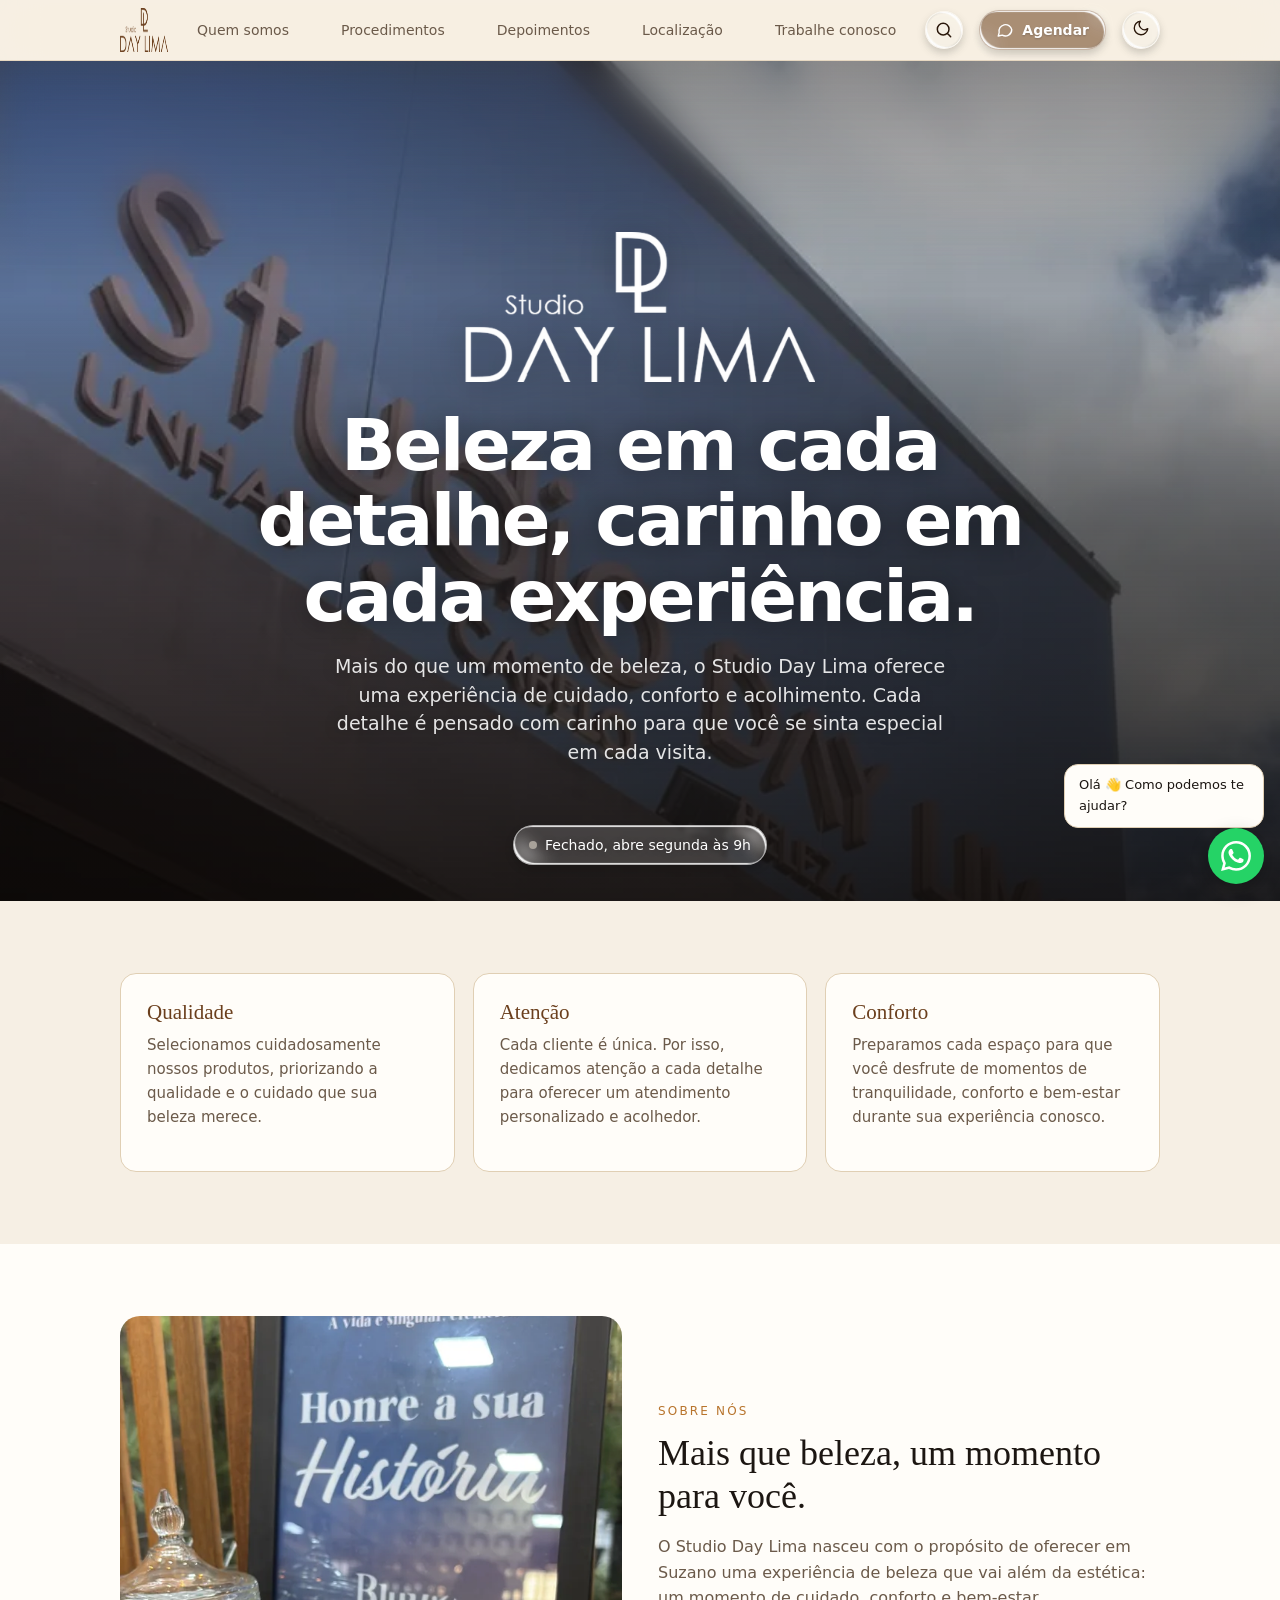
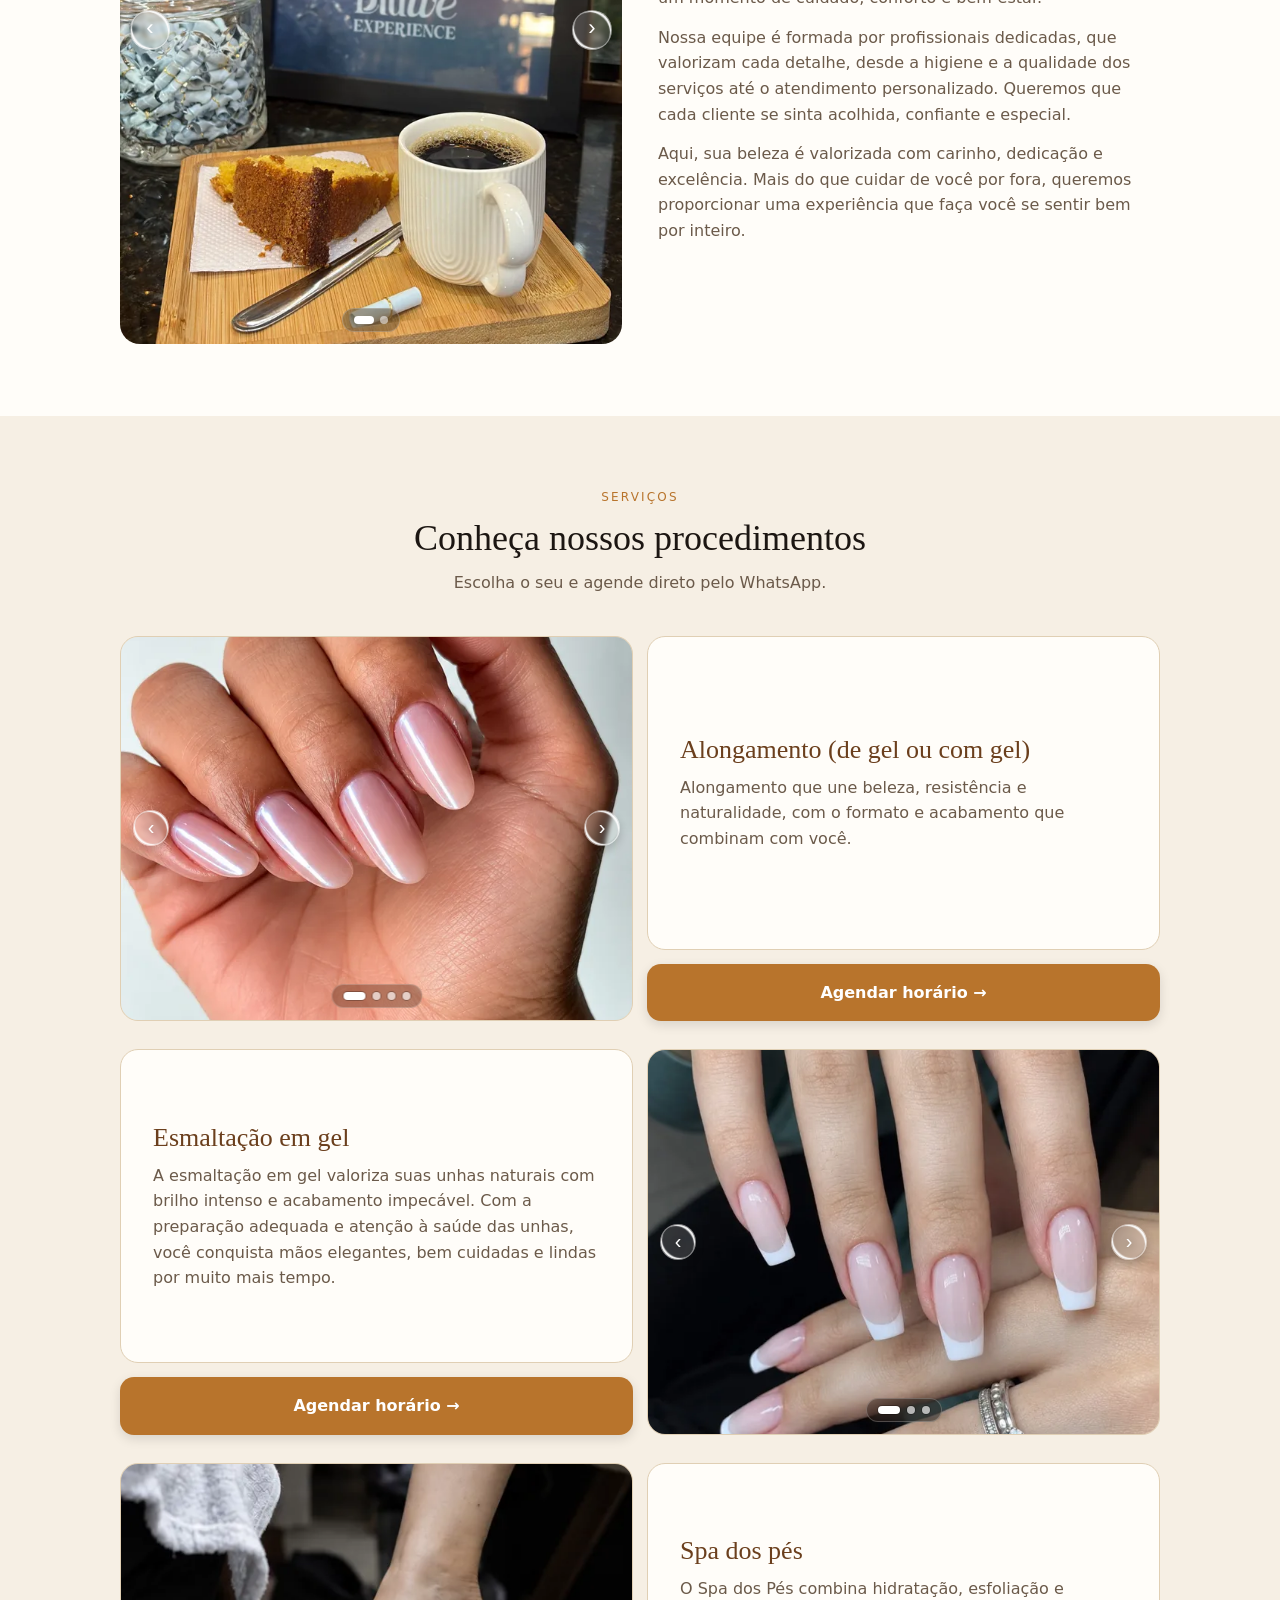
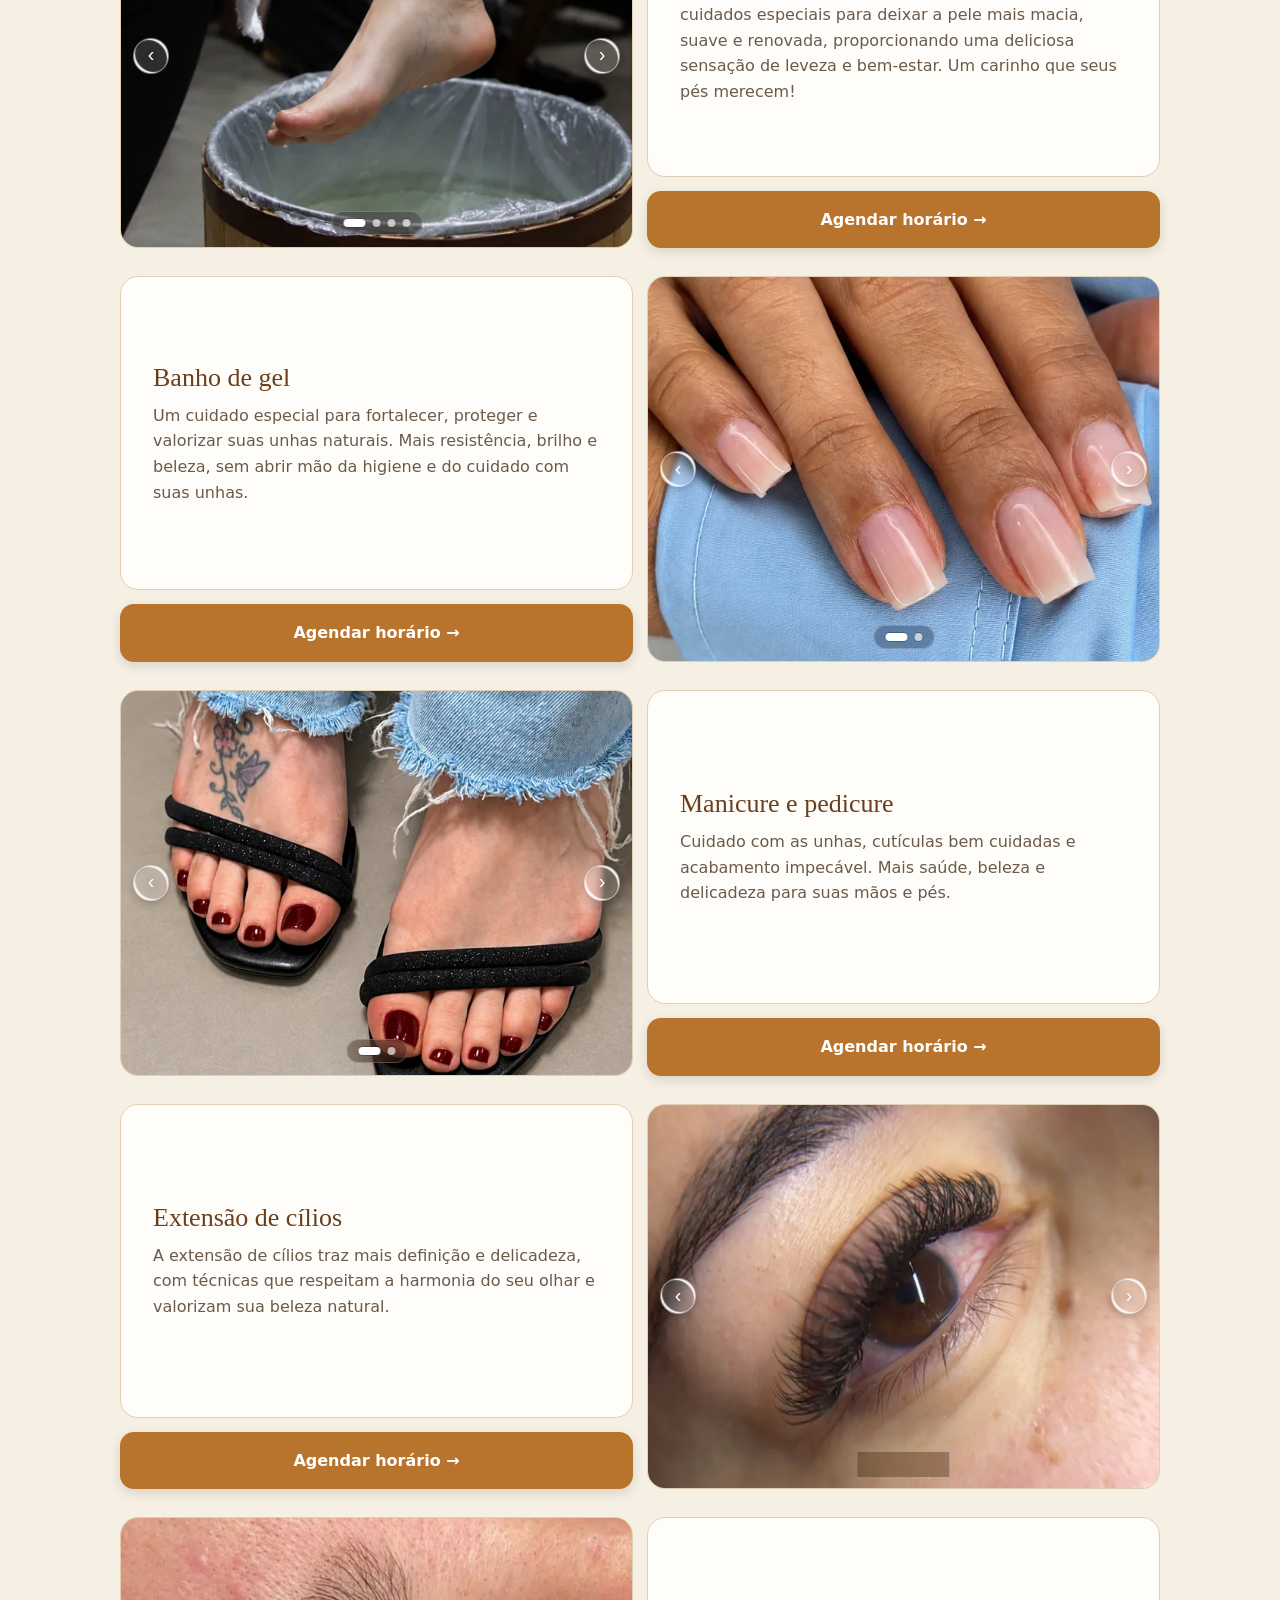
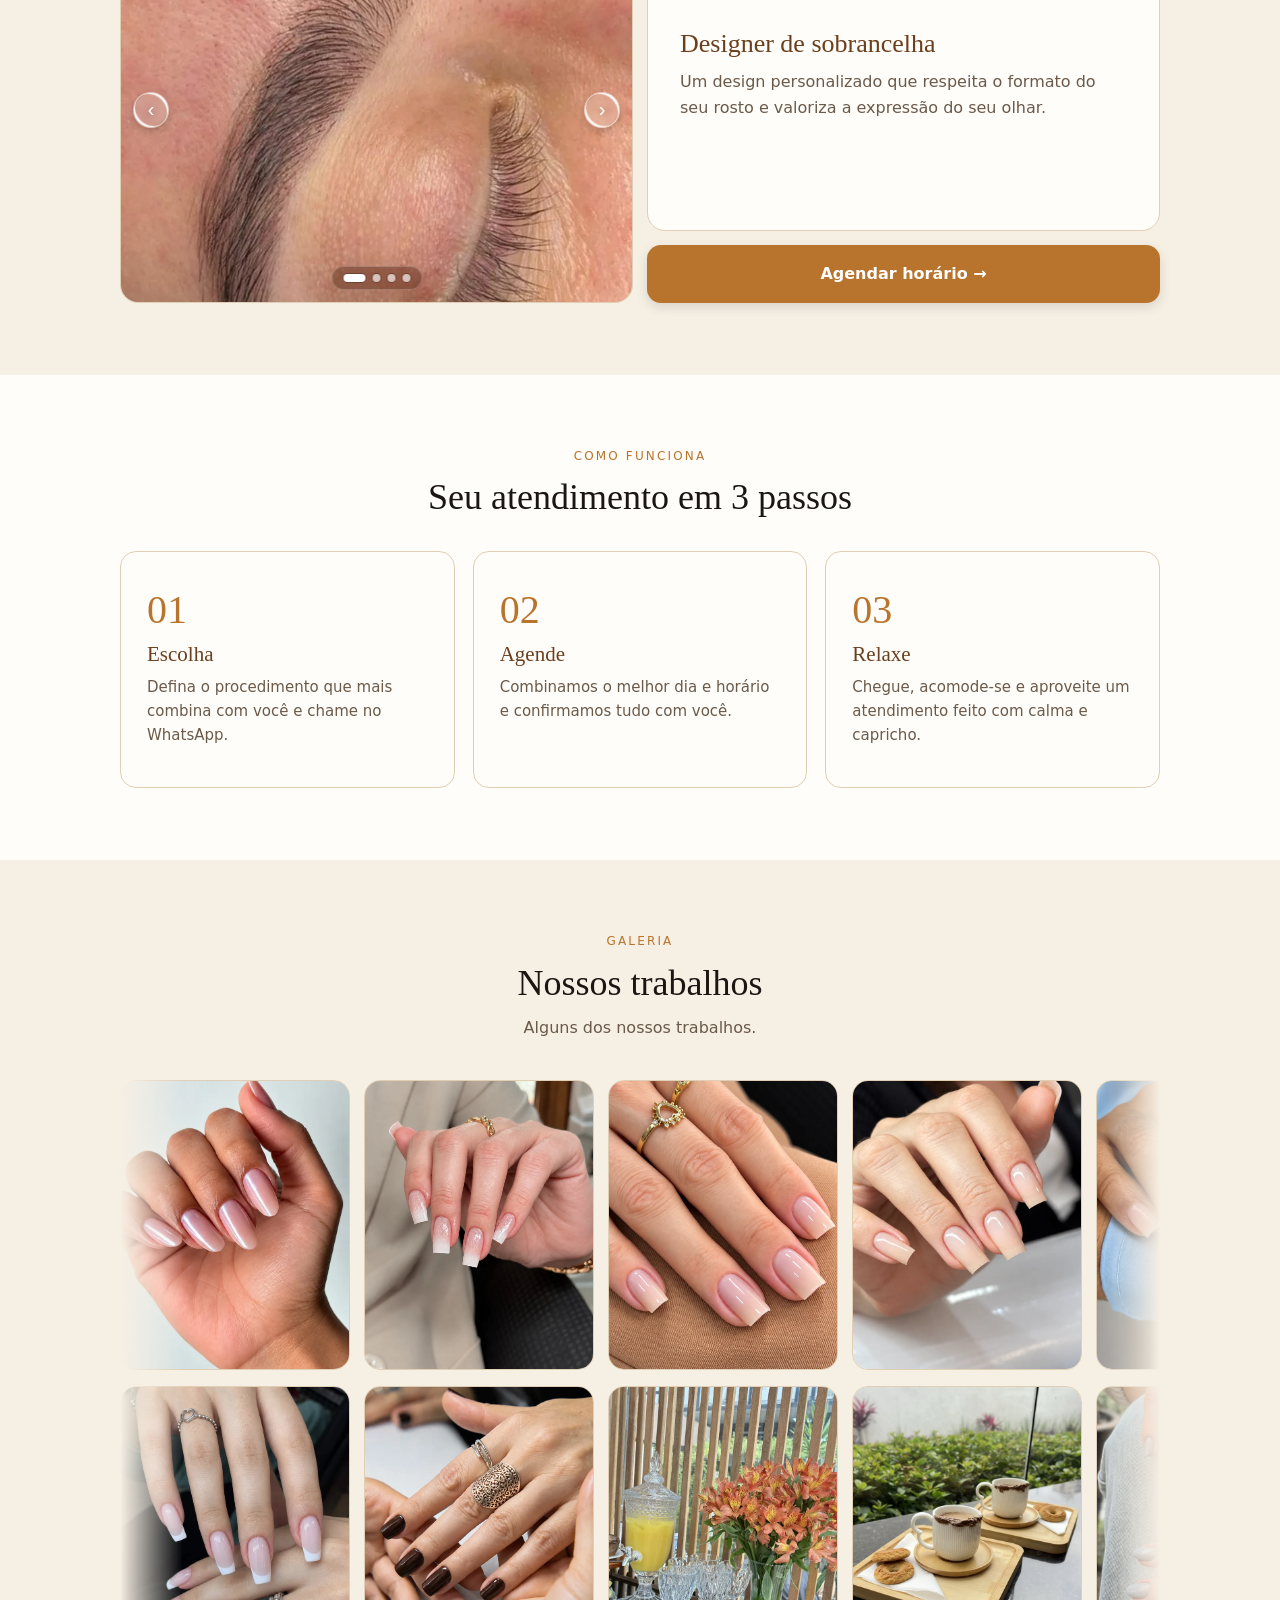
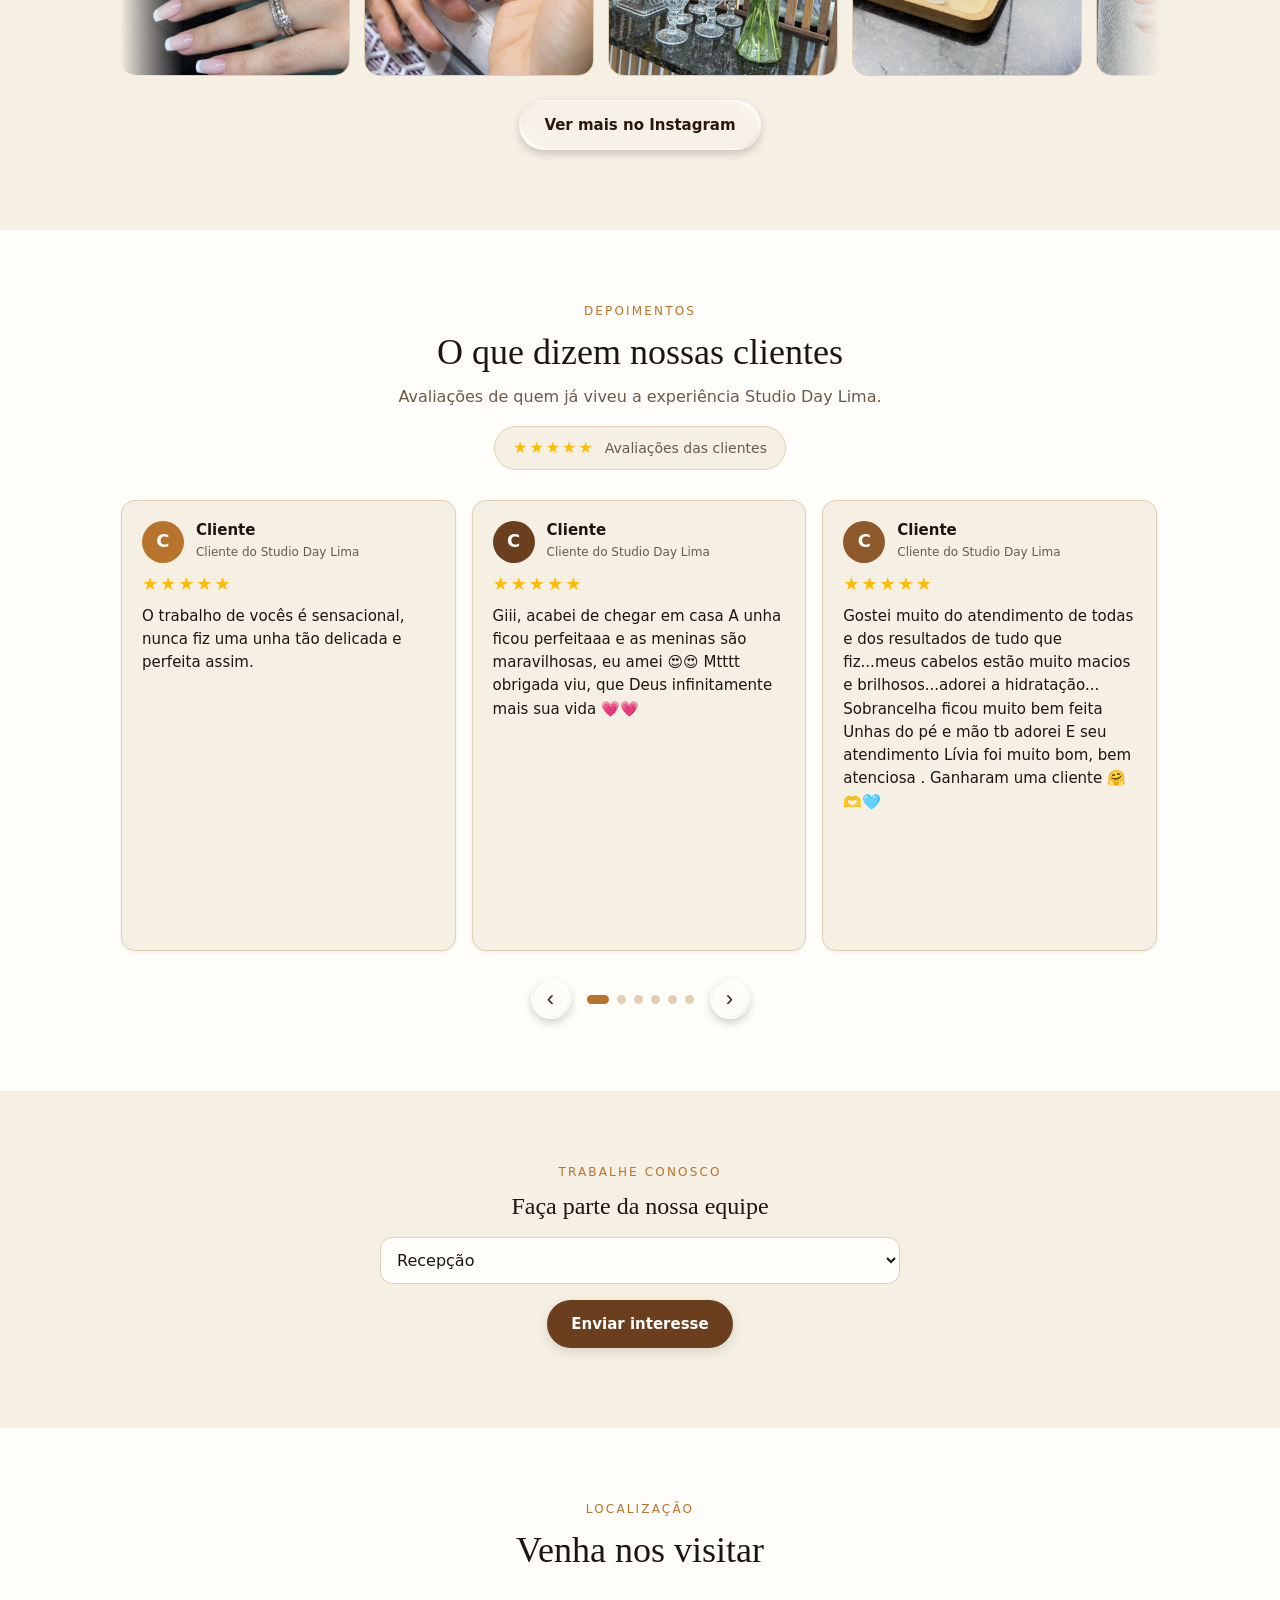
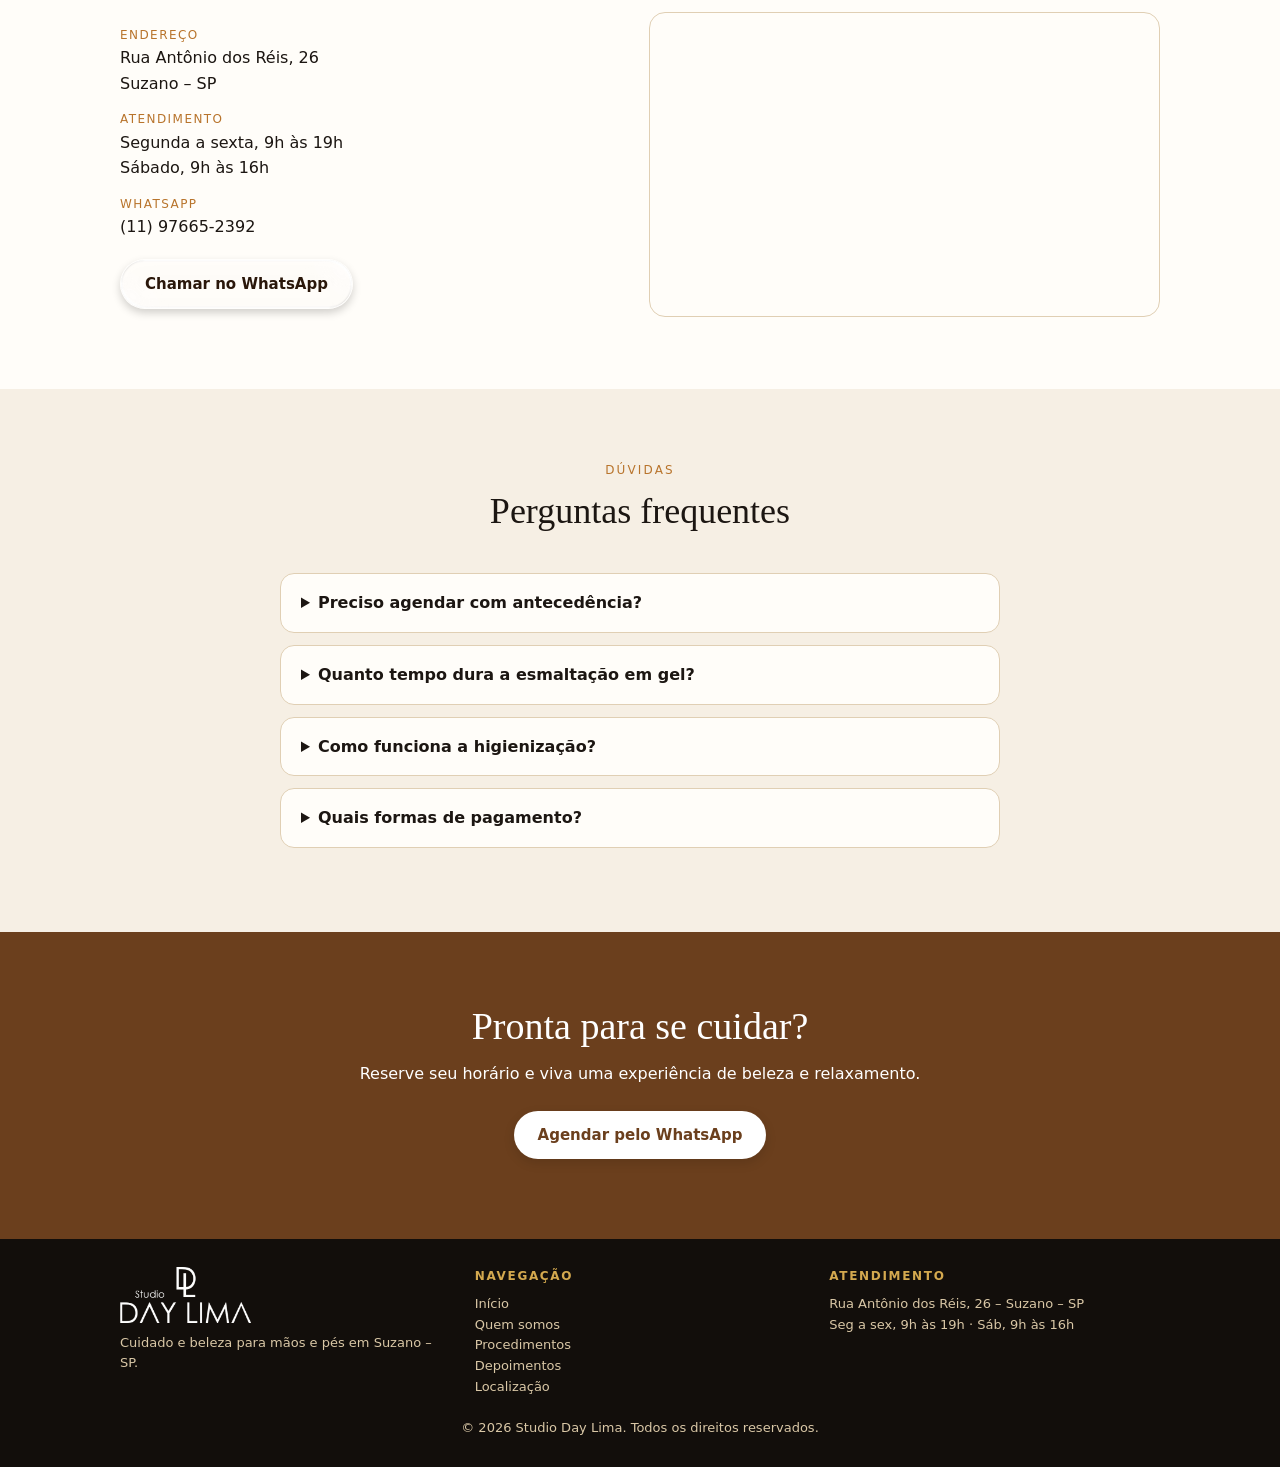
==== commit 8eff336a: "Add files via upload" ====
--- a/index.html
+++ b/index.html
@@ -466,9 +466,9 @@
             Manicure e nails designer
           </option>
         </select>
-        <a class="btn" href="#" onclick="this.href='https://wa.me/5511976652392?text='+encodeURIComponent('Olá! Tenho interesse em trabalhar na área: '+document.getElementById('area').value);" rel="noopener" target="_blank">
-          Enviar interesse
-        </a>
+        <a class="btn" id="enviarInteresse" href="https://wa.me/5511976652392" rel="noopener" target="_blank">
+        Enviar interesse
+      </a>
       </div>
     </section>
     <section class="loc" id="localizacao">
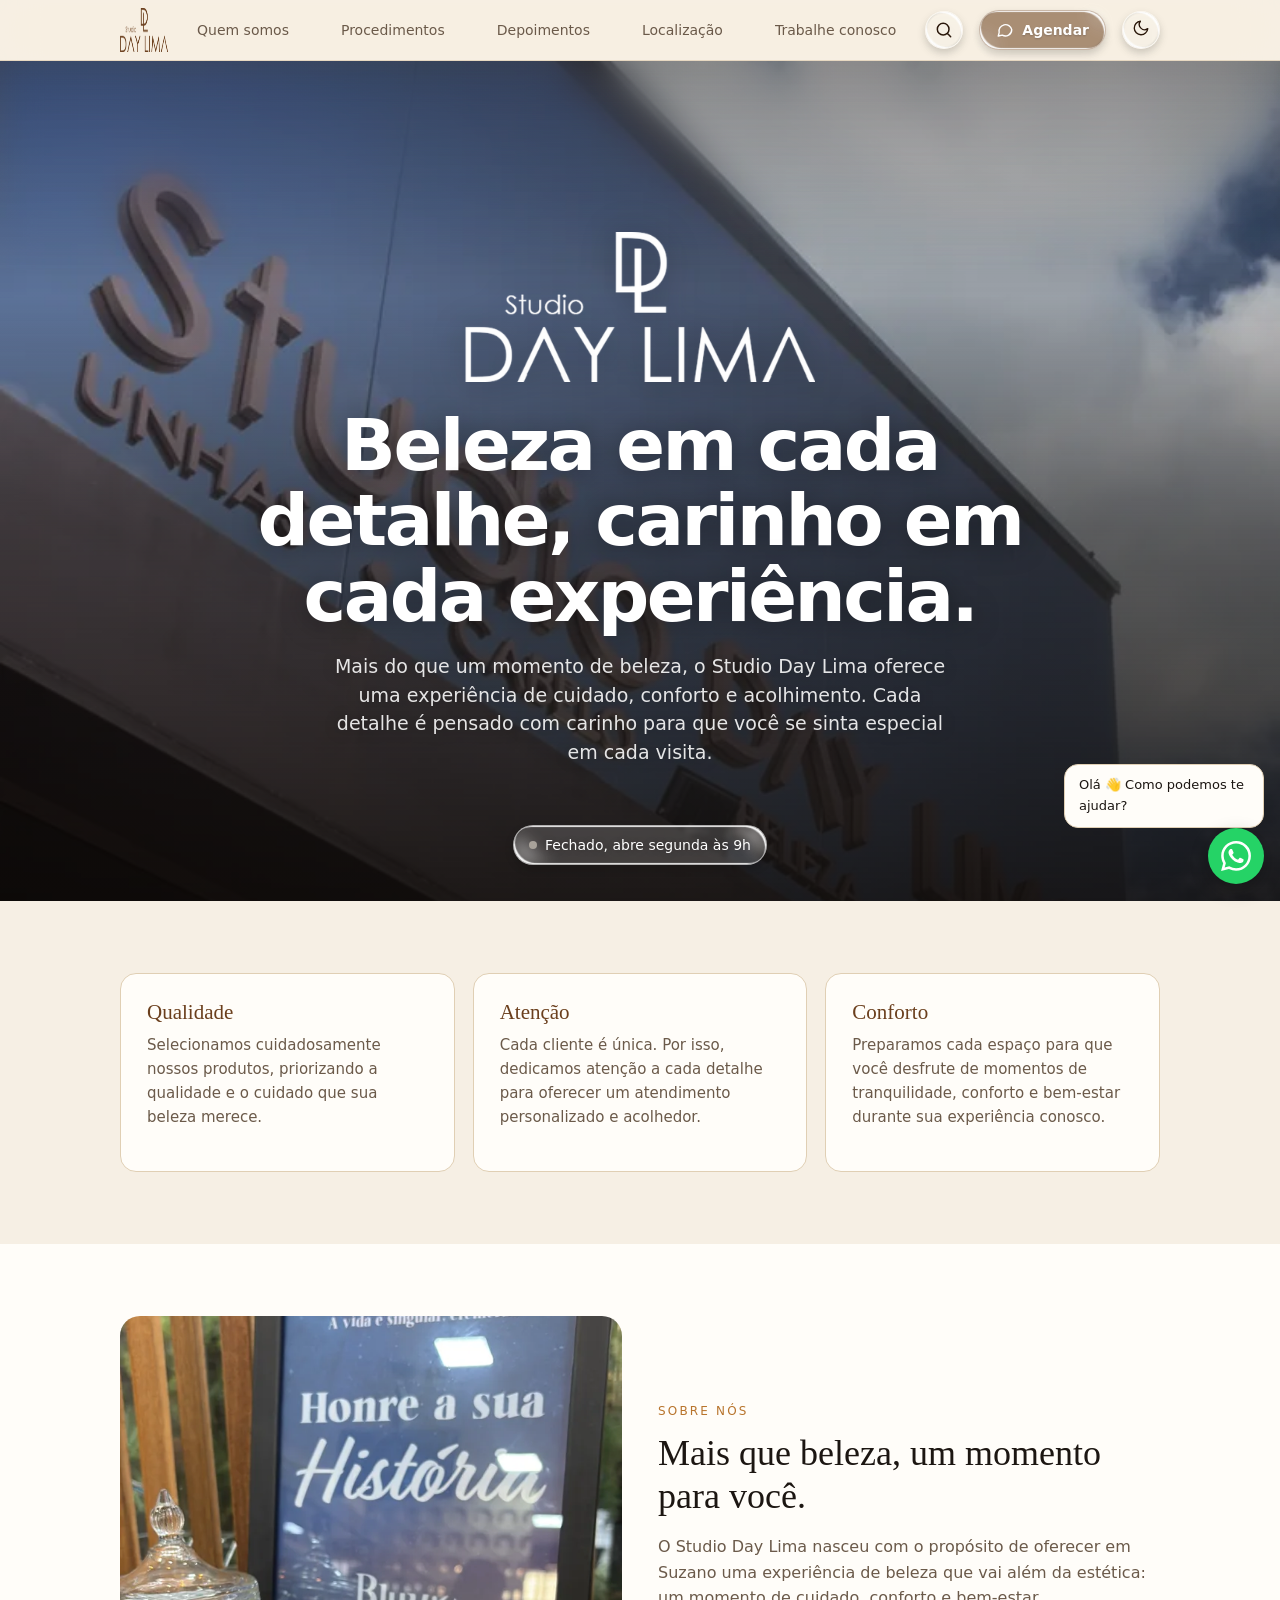
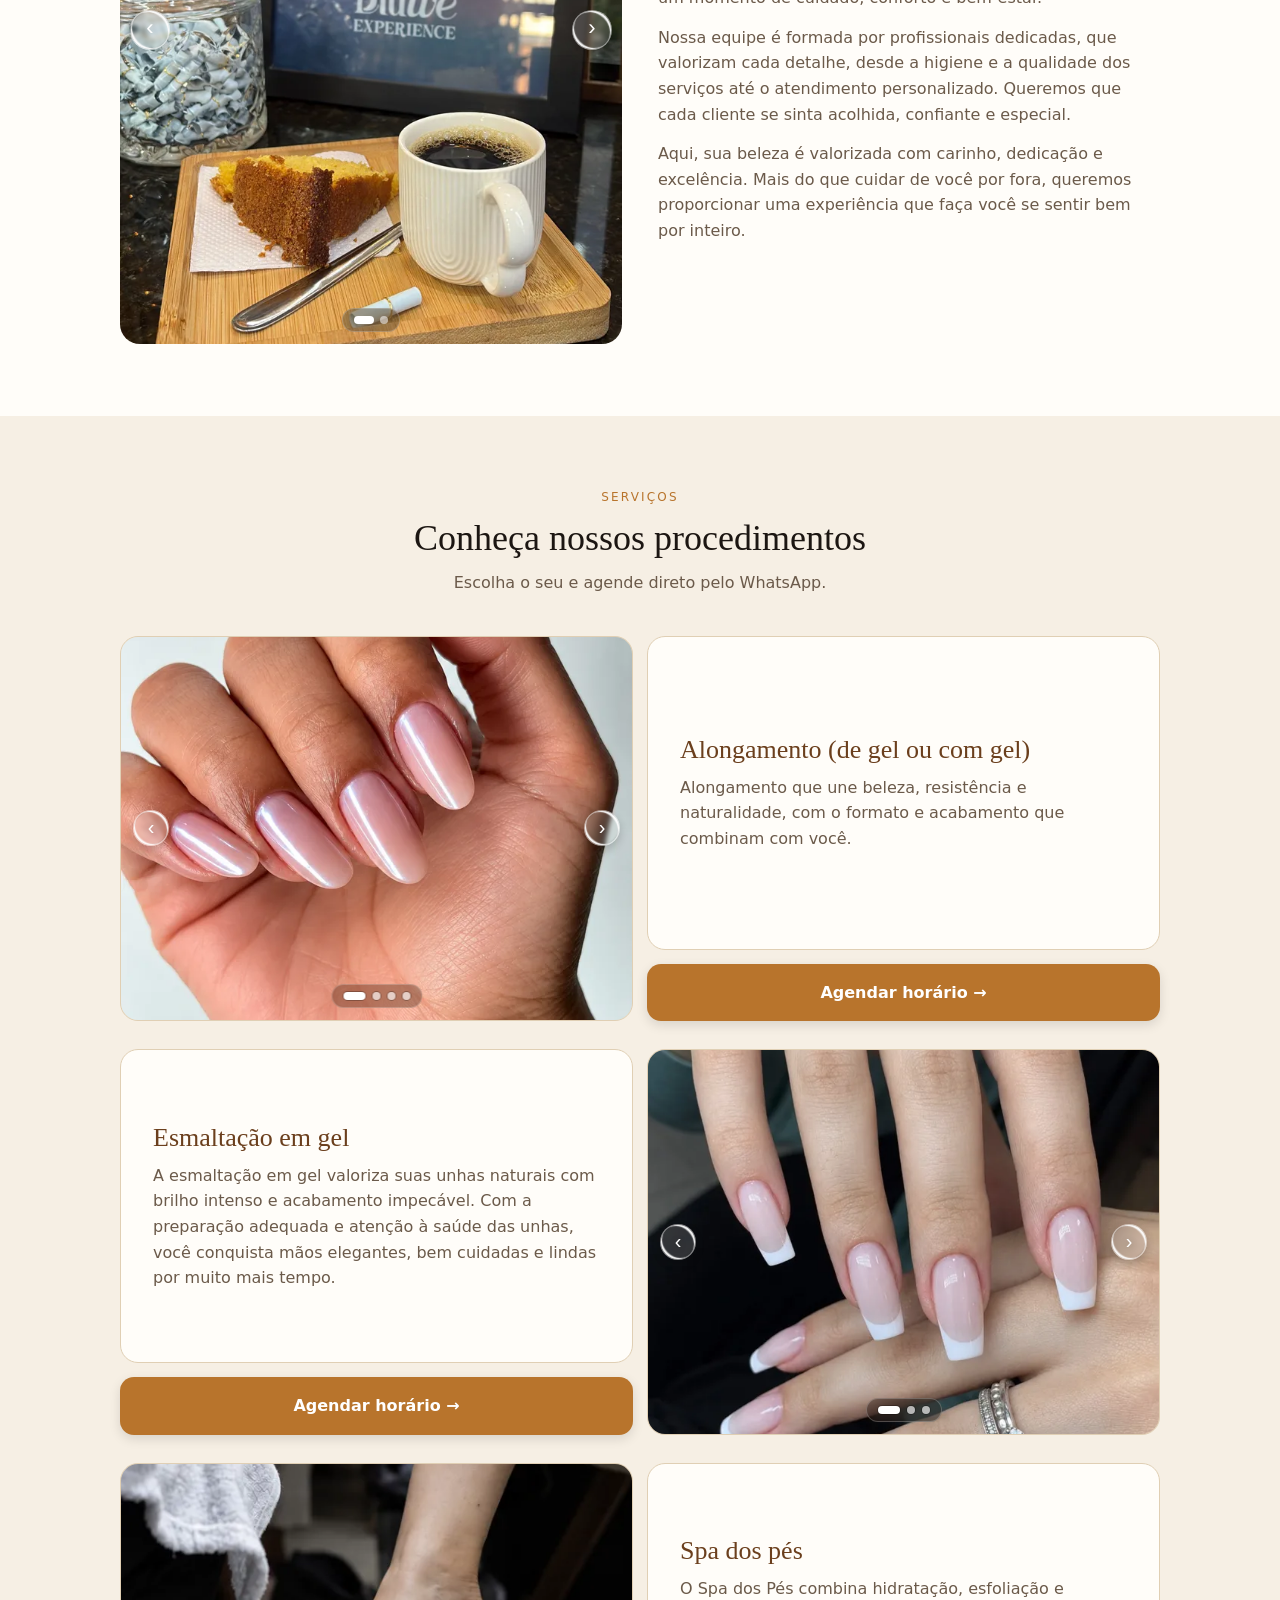
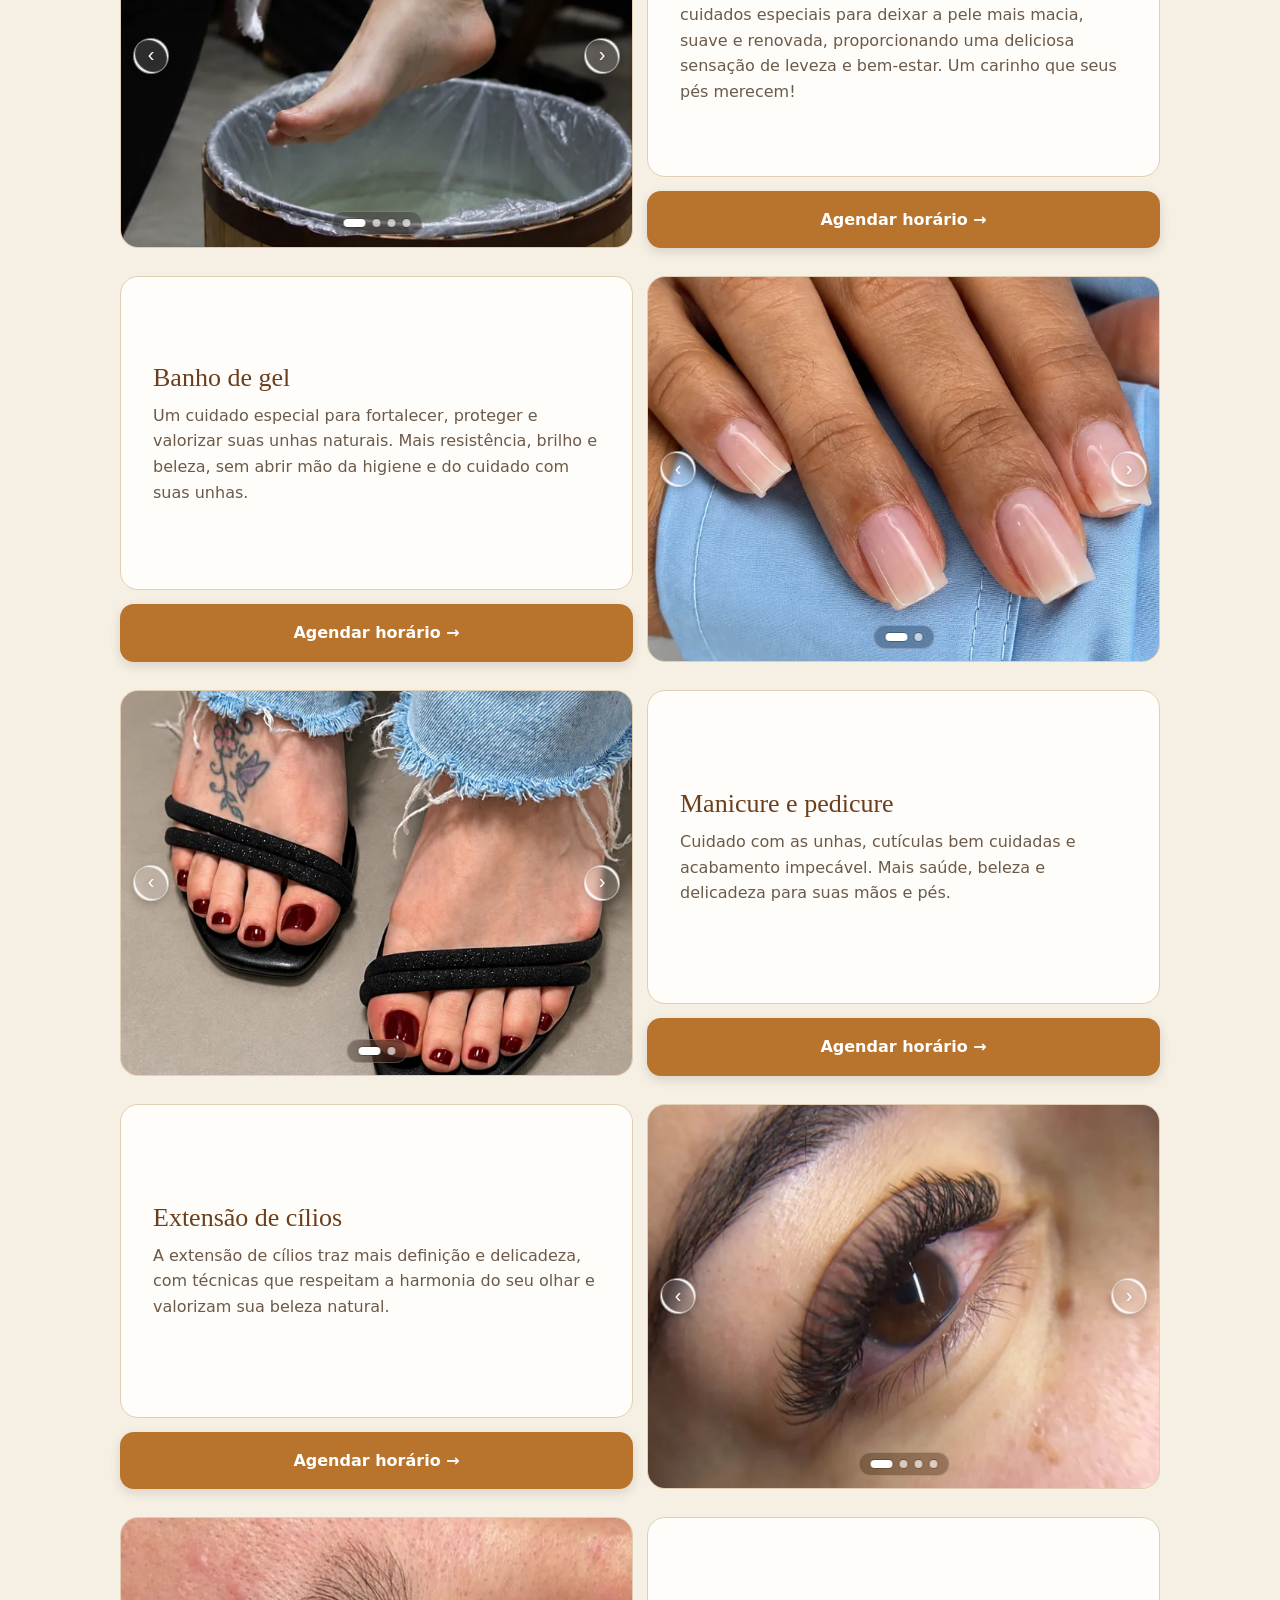
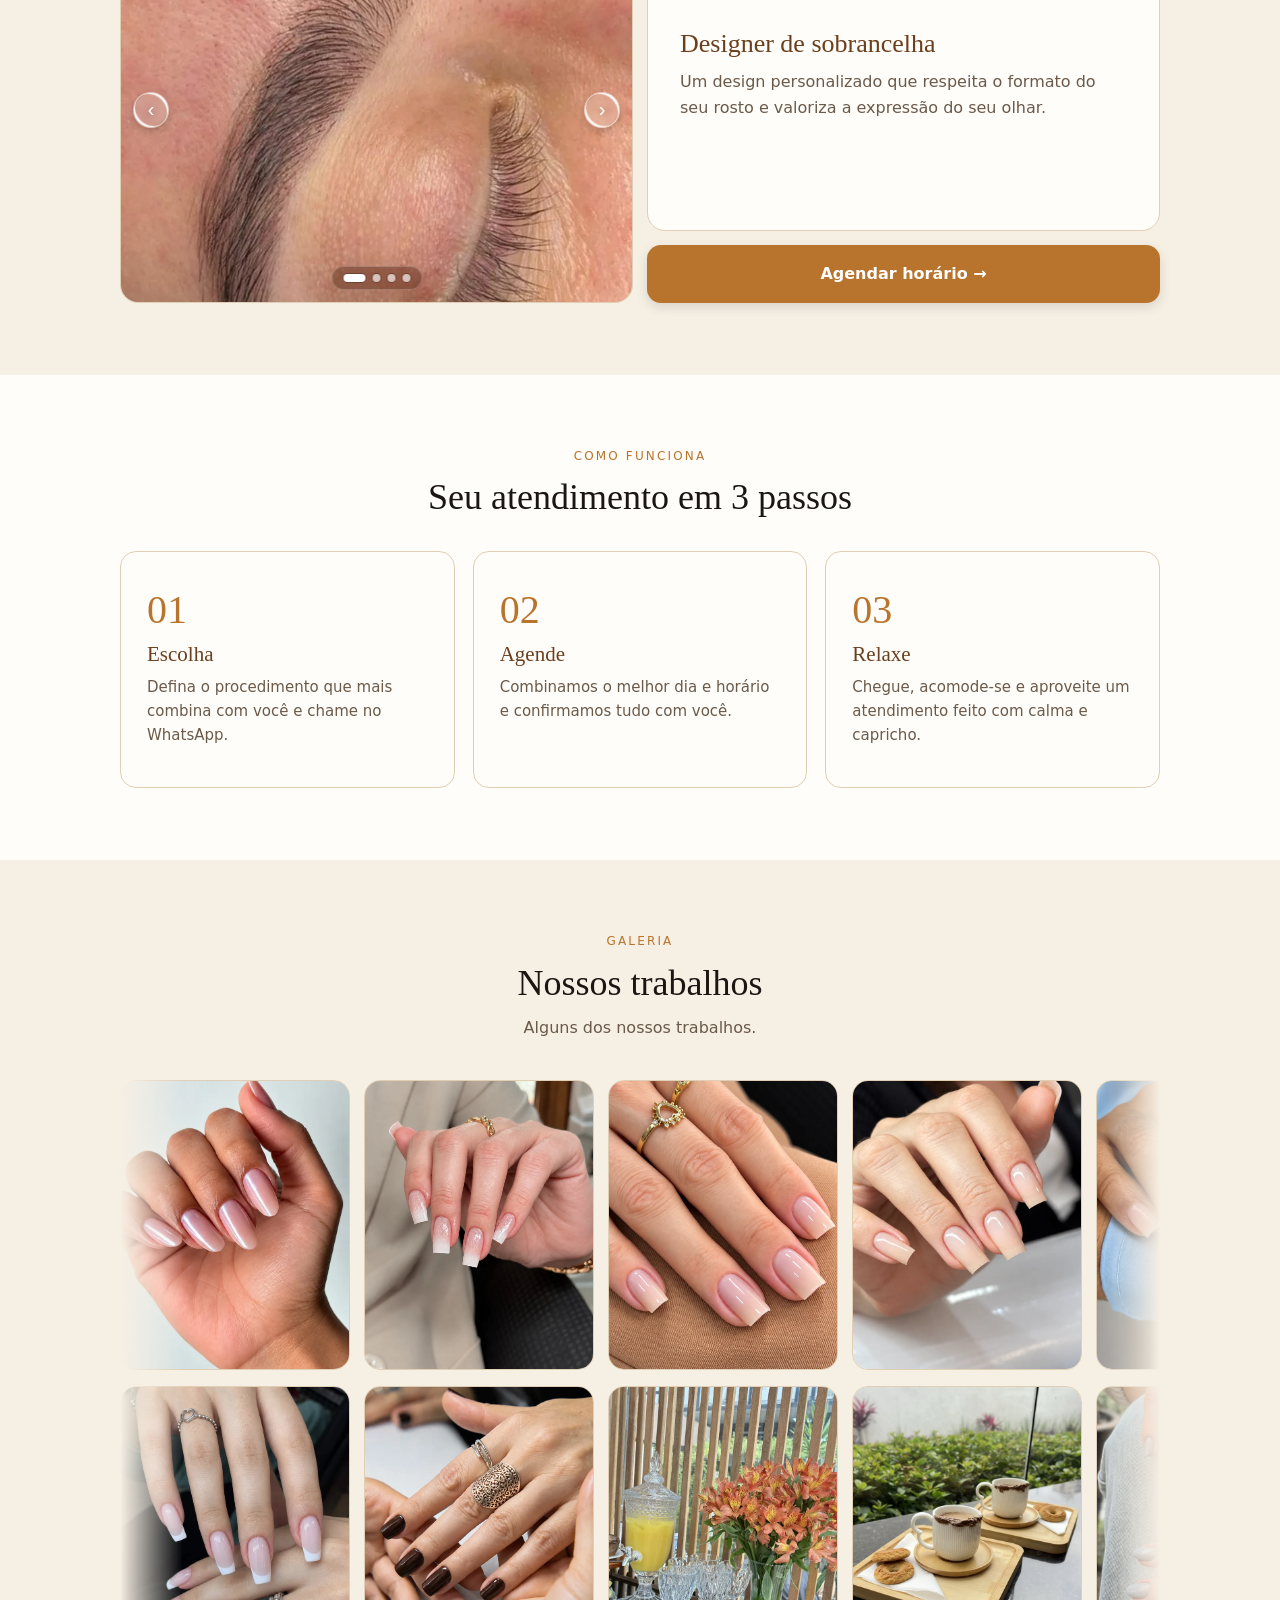
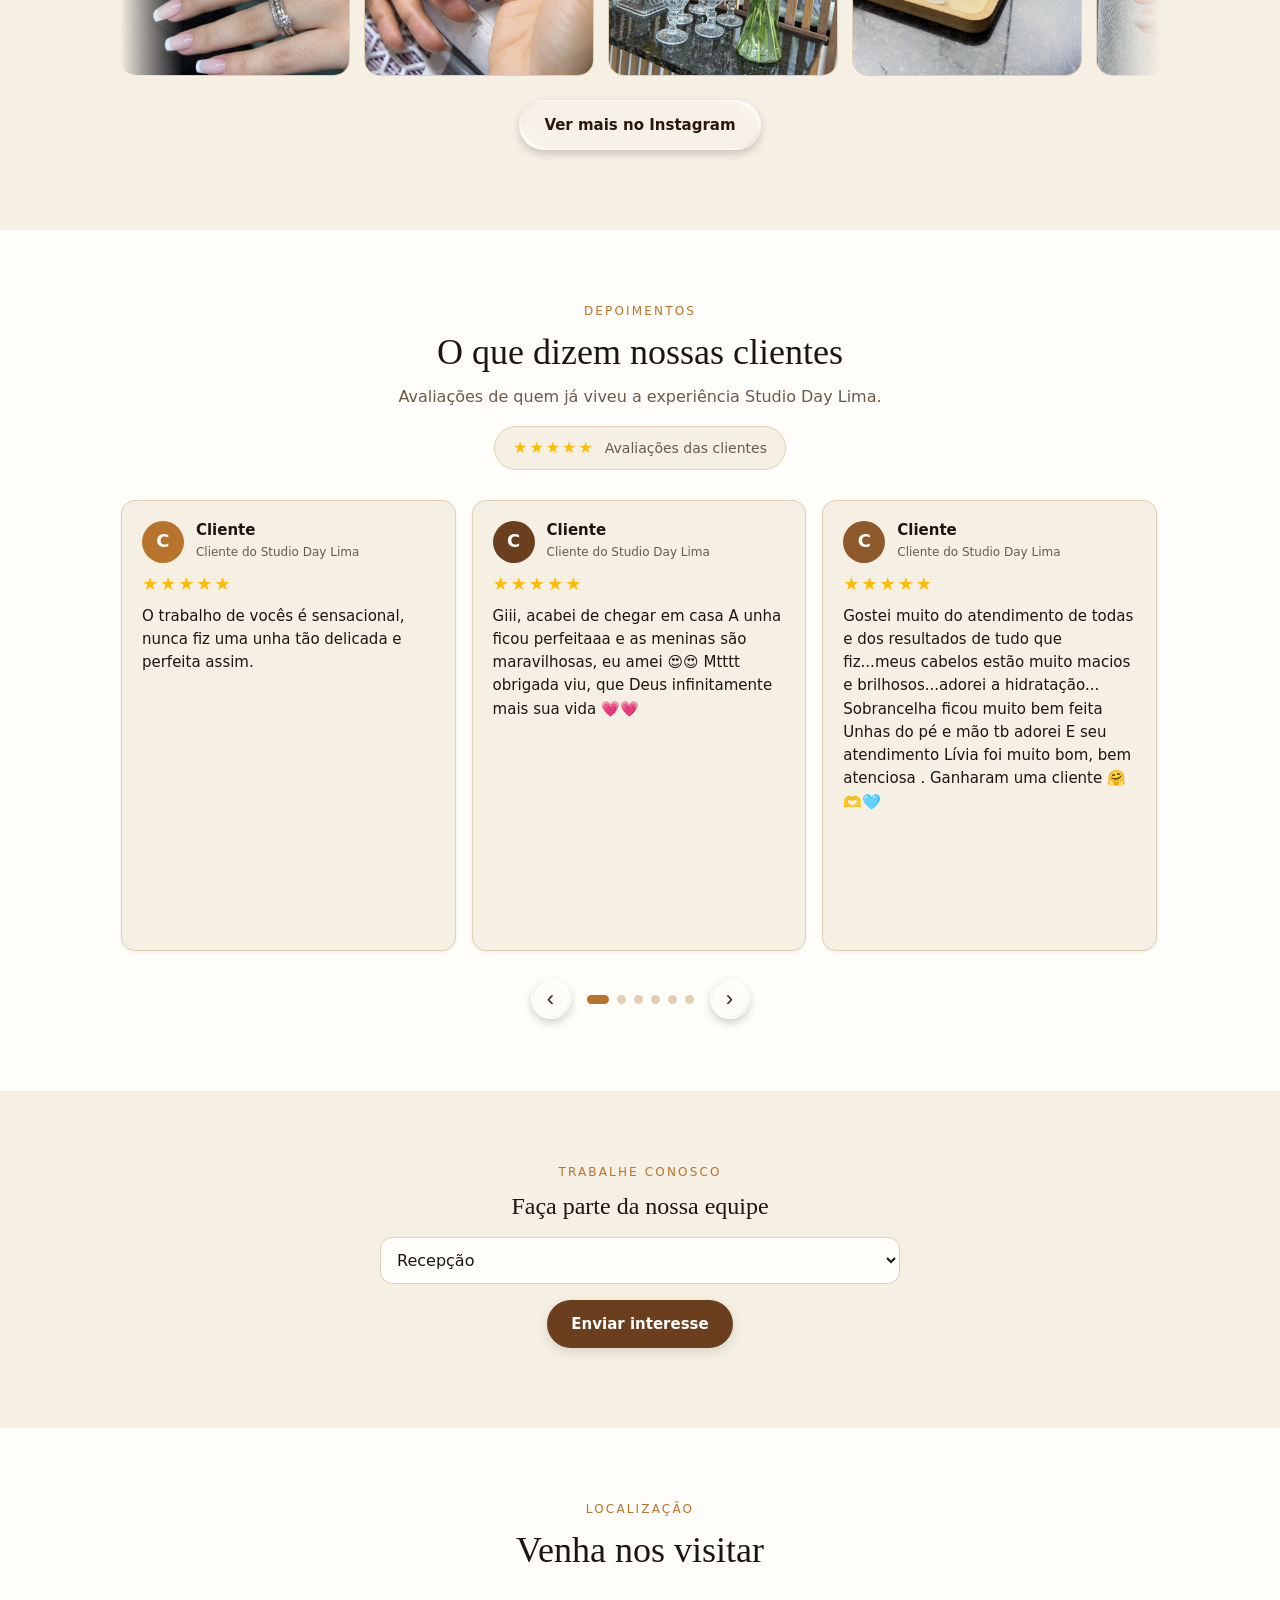
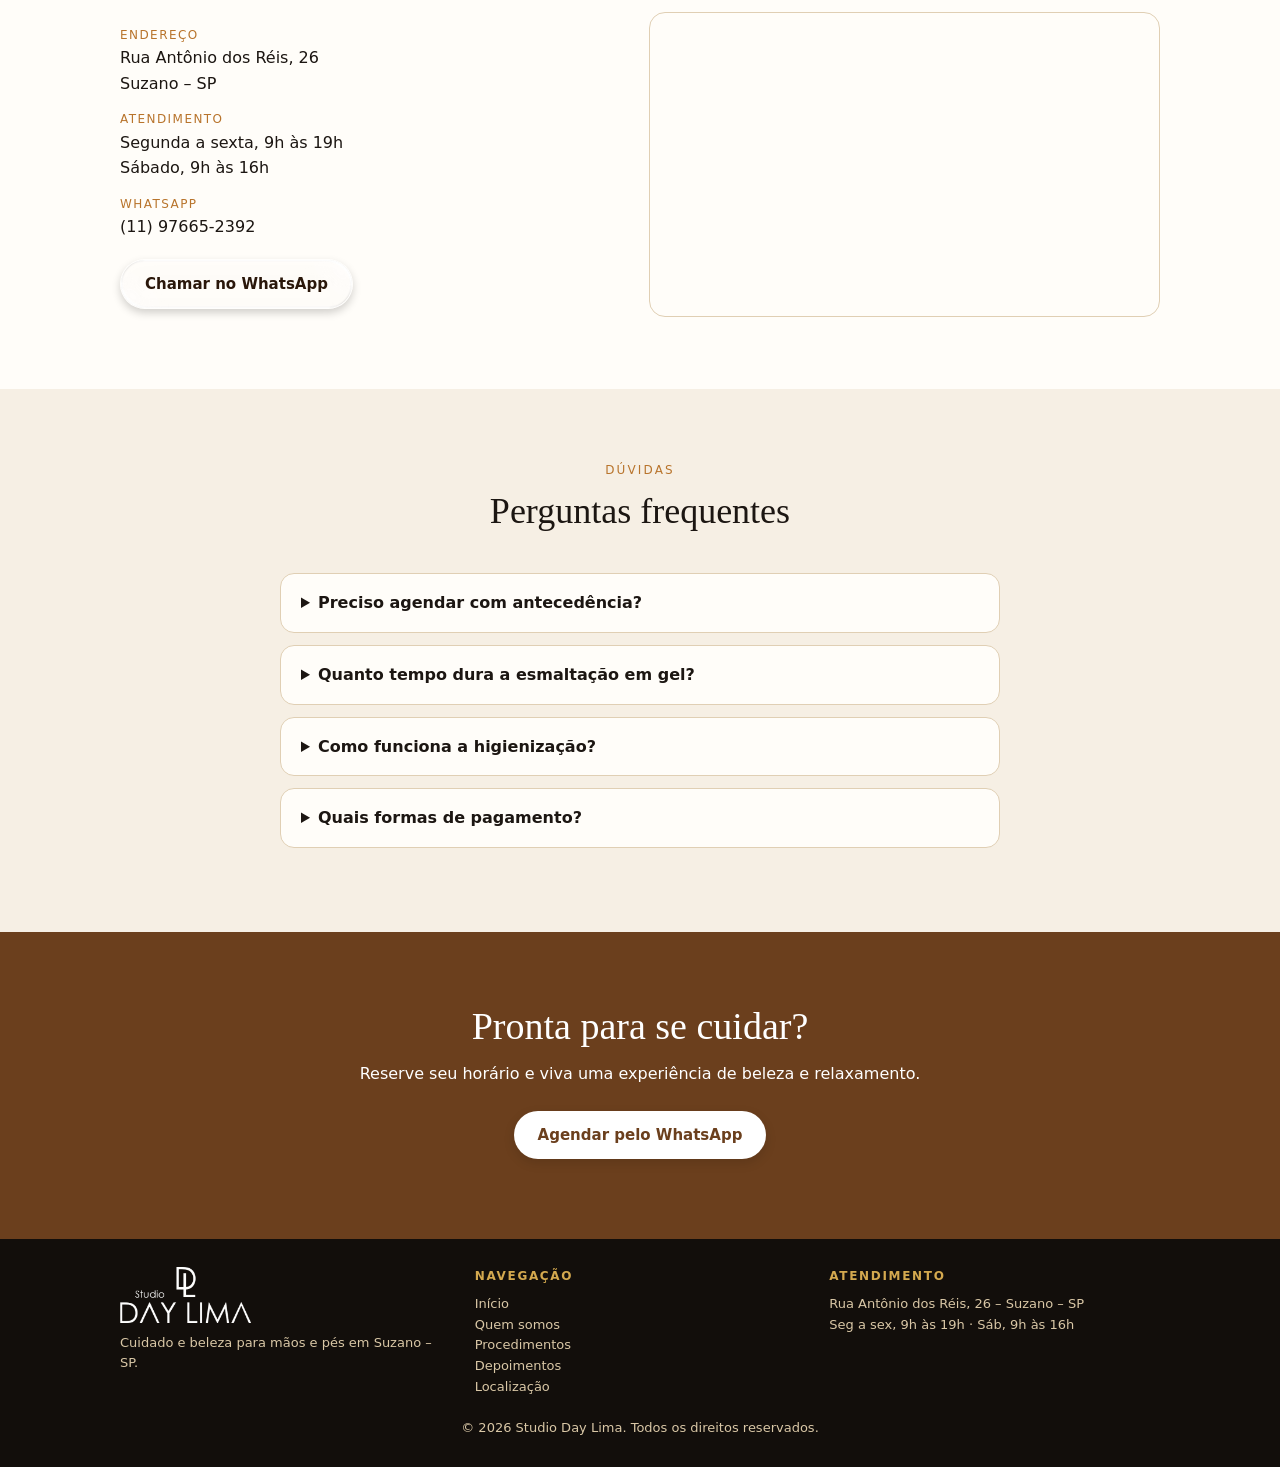
==== commit 54e506b8: "Update options in select dropdown in index.html" ====
--- a/index.html
+++ b/index.html
@@ -463,7 +463,10 @@
             Comercial
           </option>
           <option>
-            Manicure e nails designer
+            Manicure
+          </option>
+          <option>
+            Nails designer
           </option>
         </select>
         <a class="btn" id="enviarInteresse" href="https://wa.me/5511976652392" rel="noopener" target="_blank">
